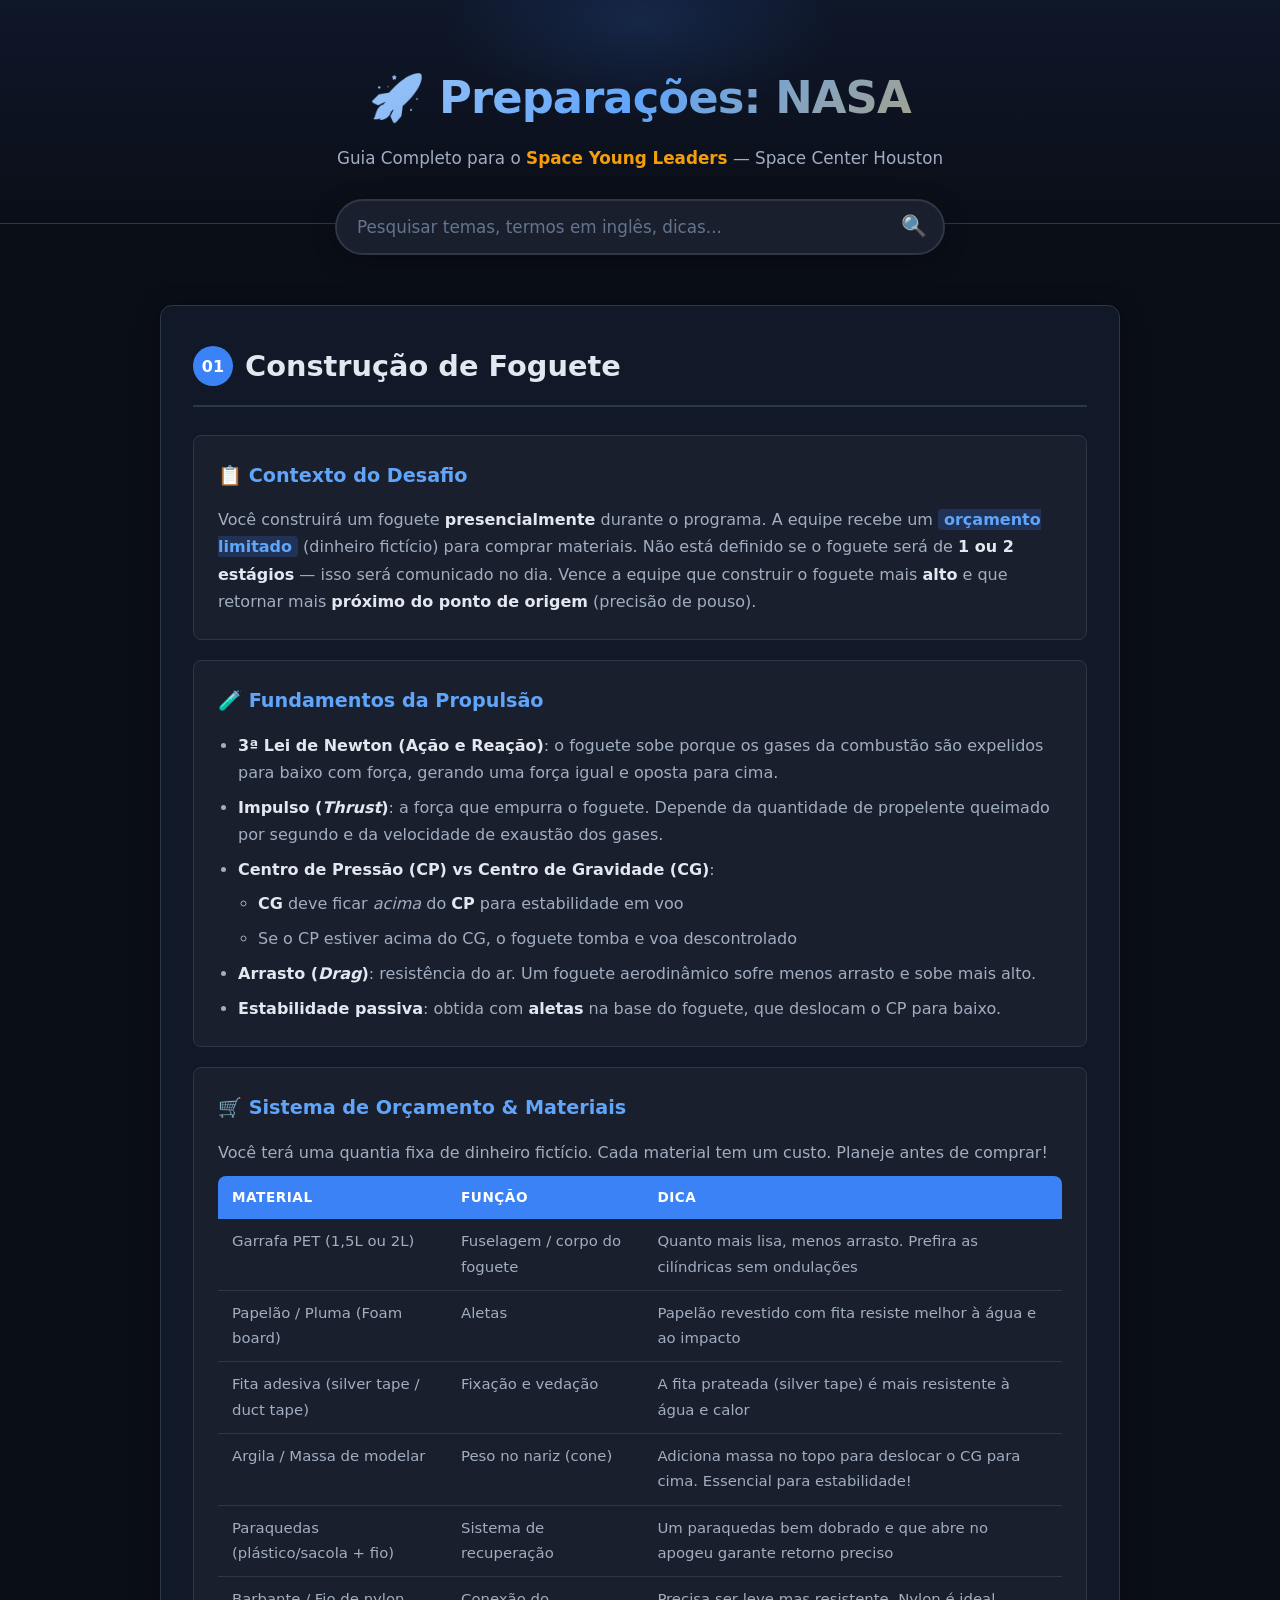
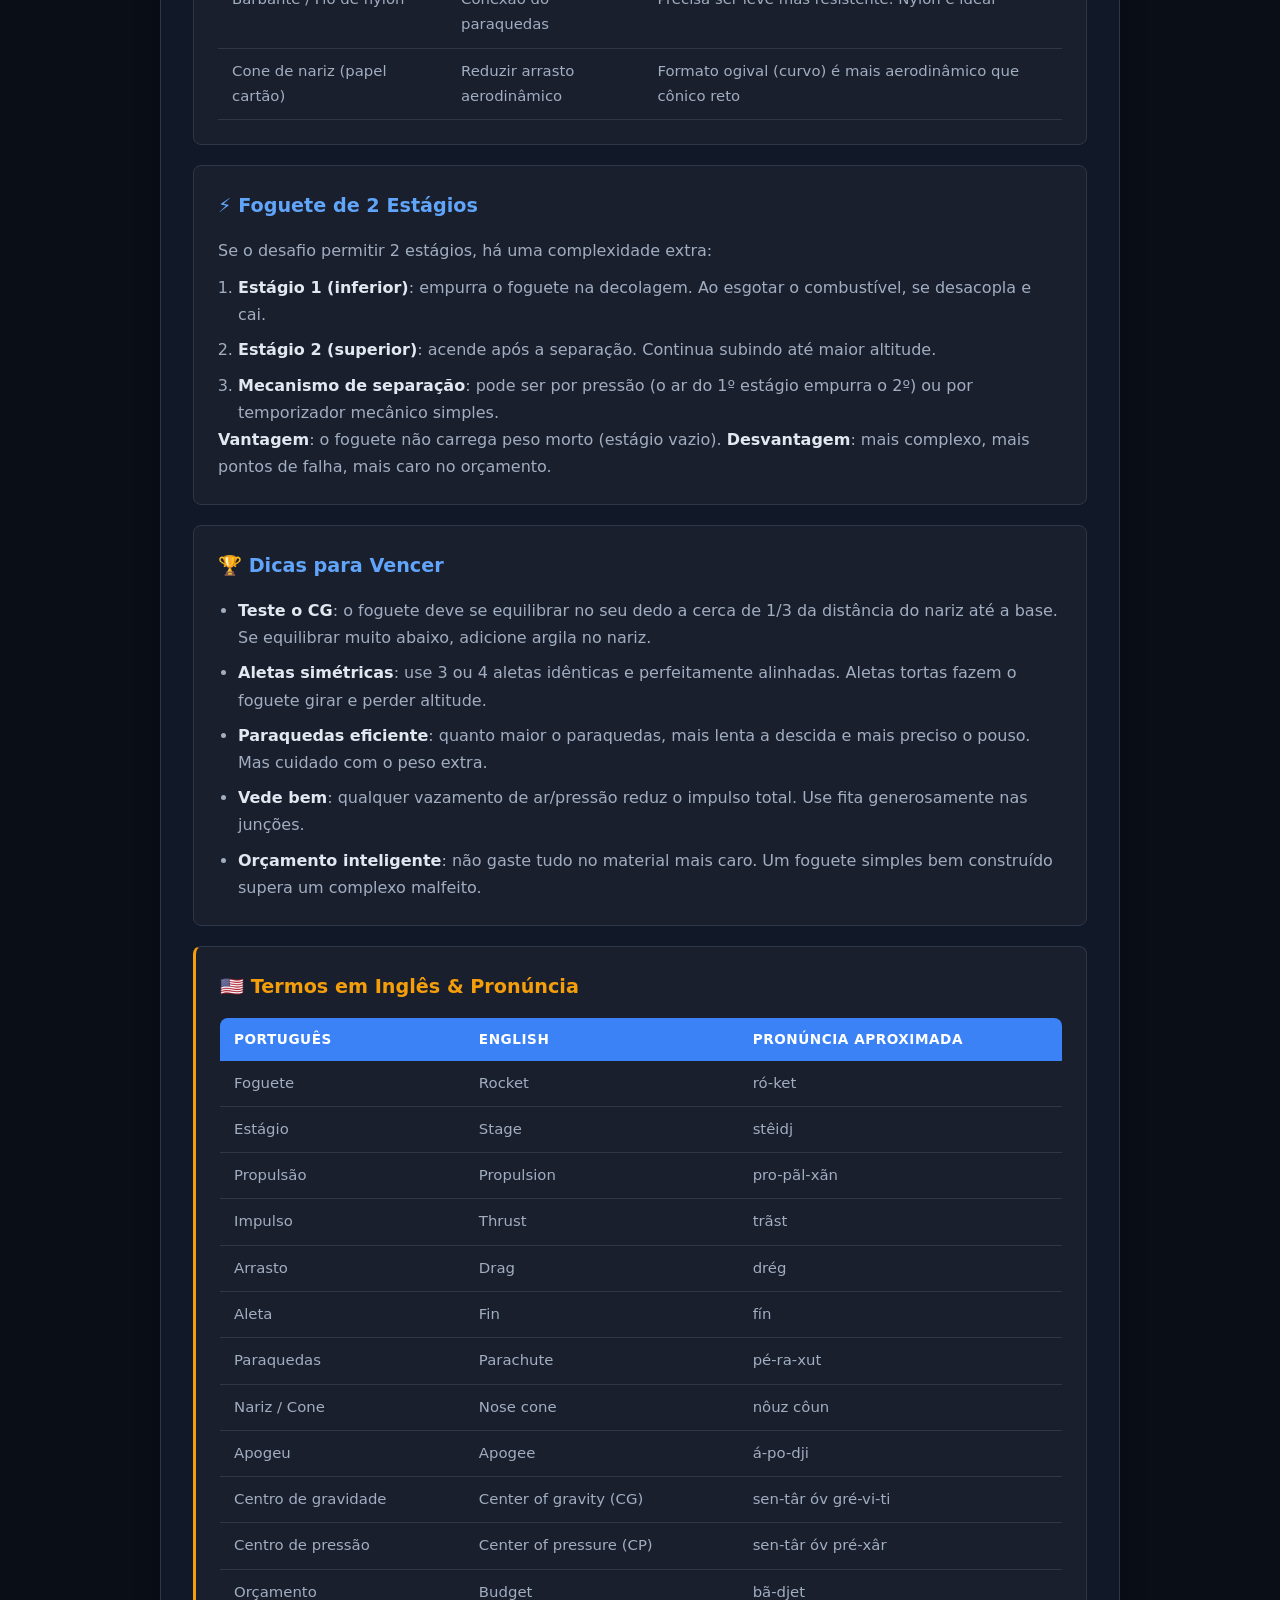
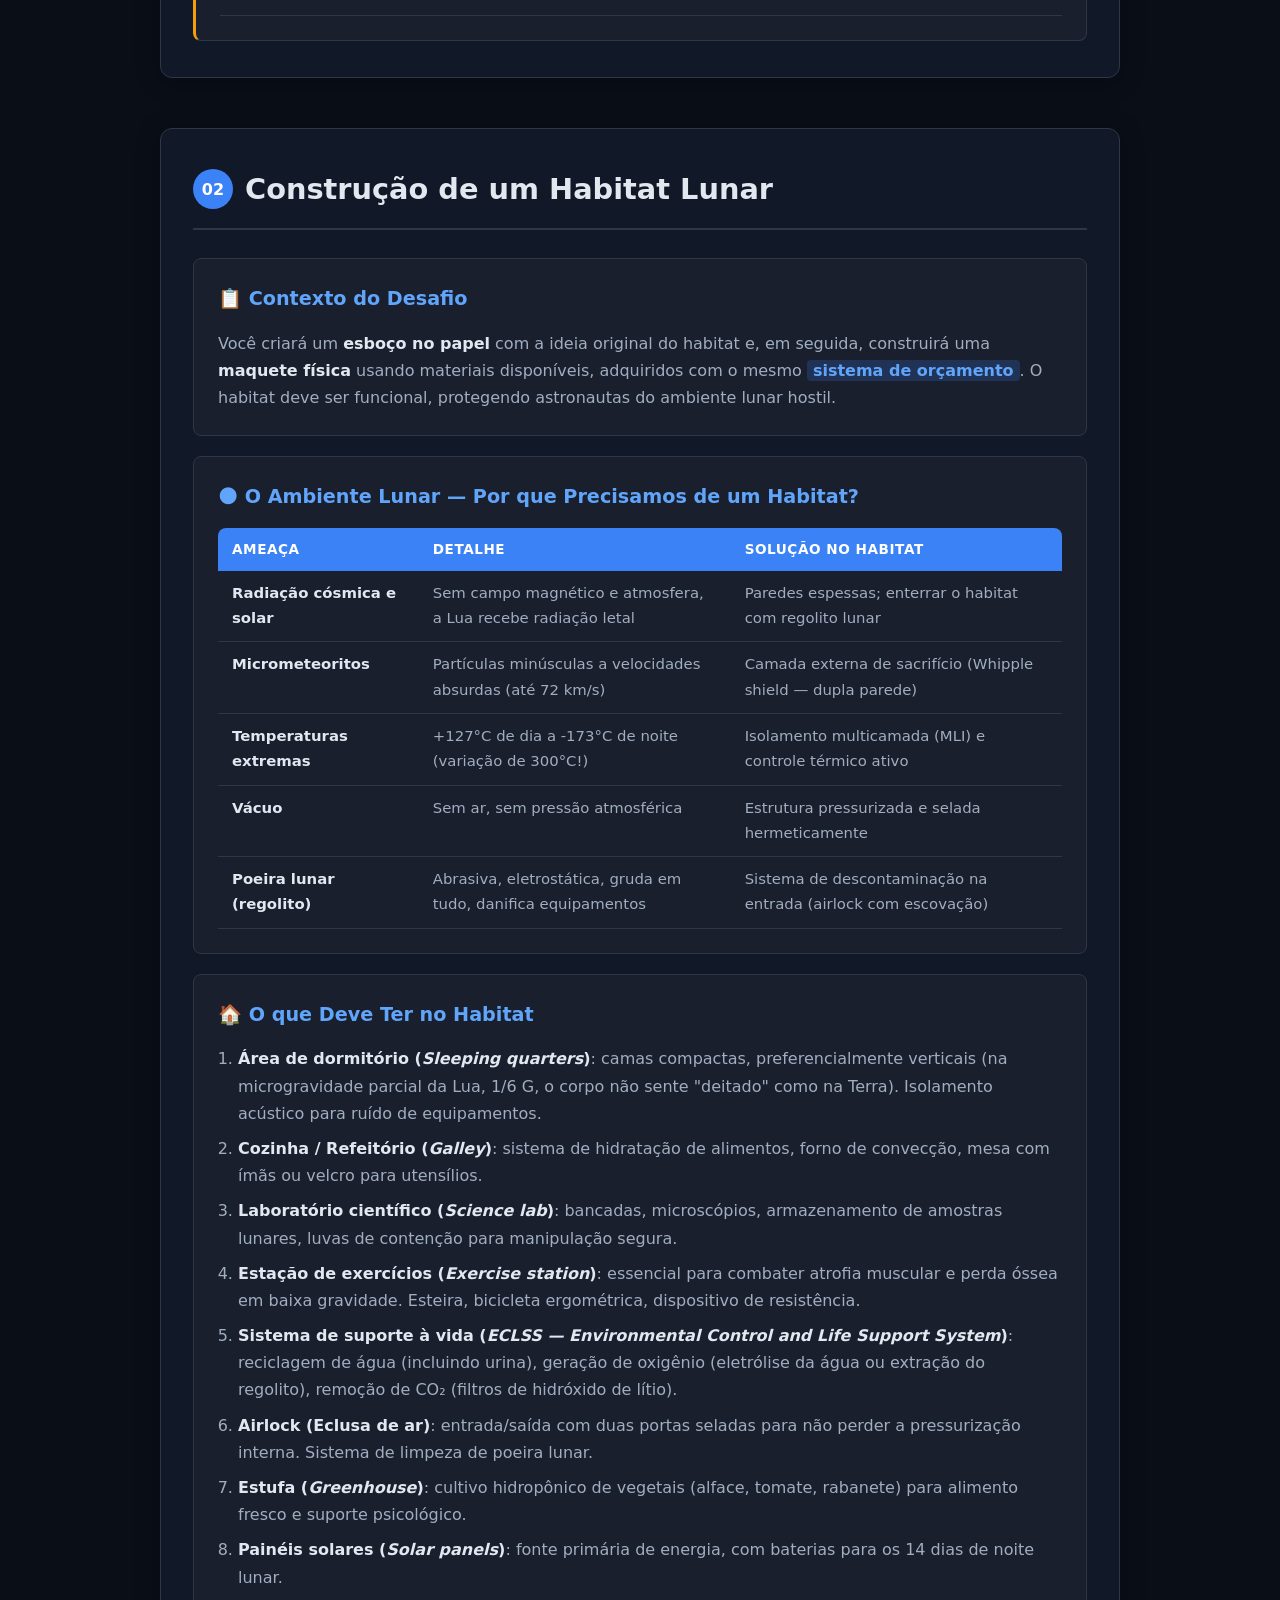
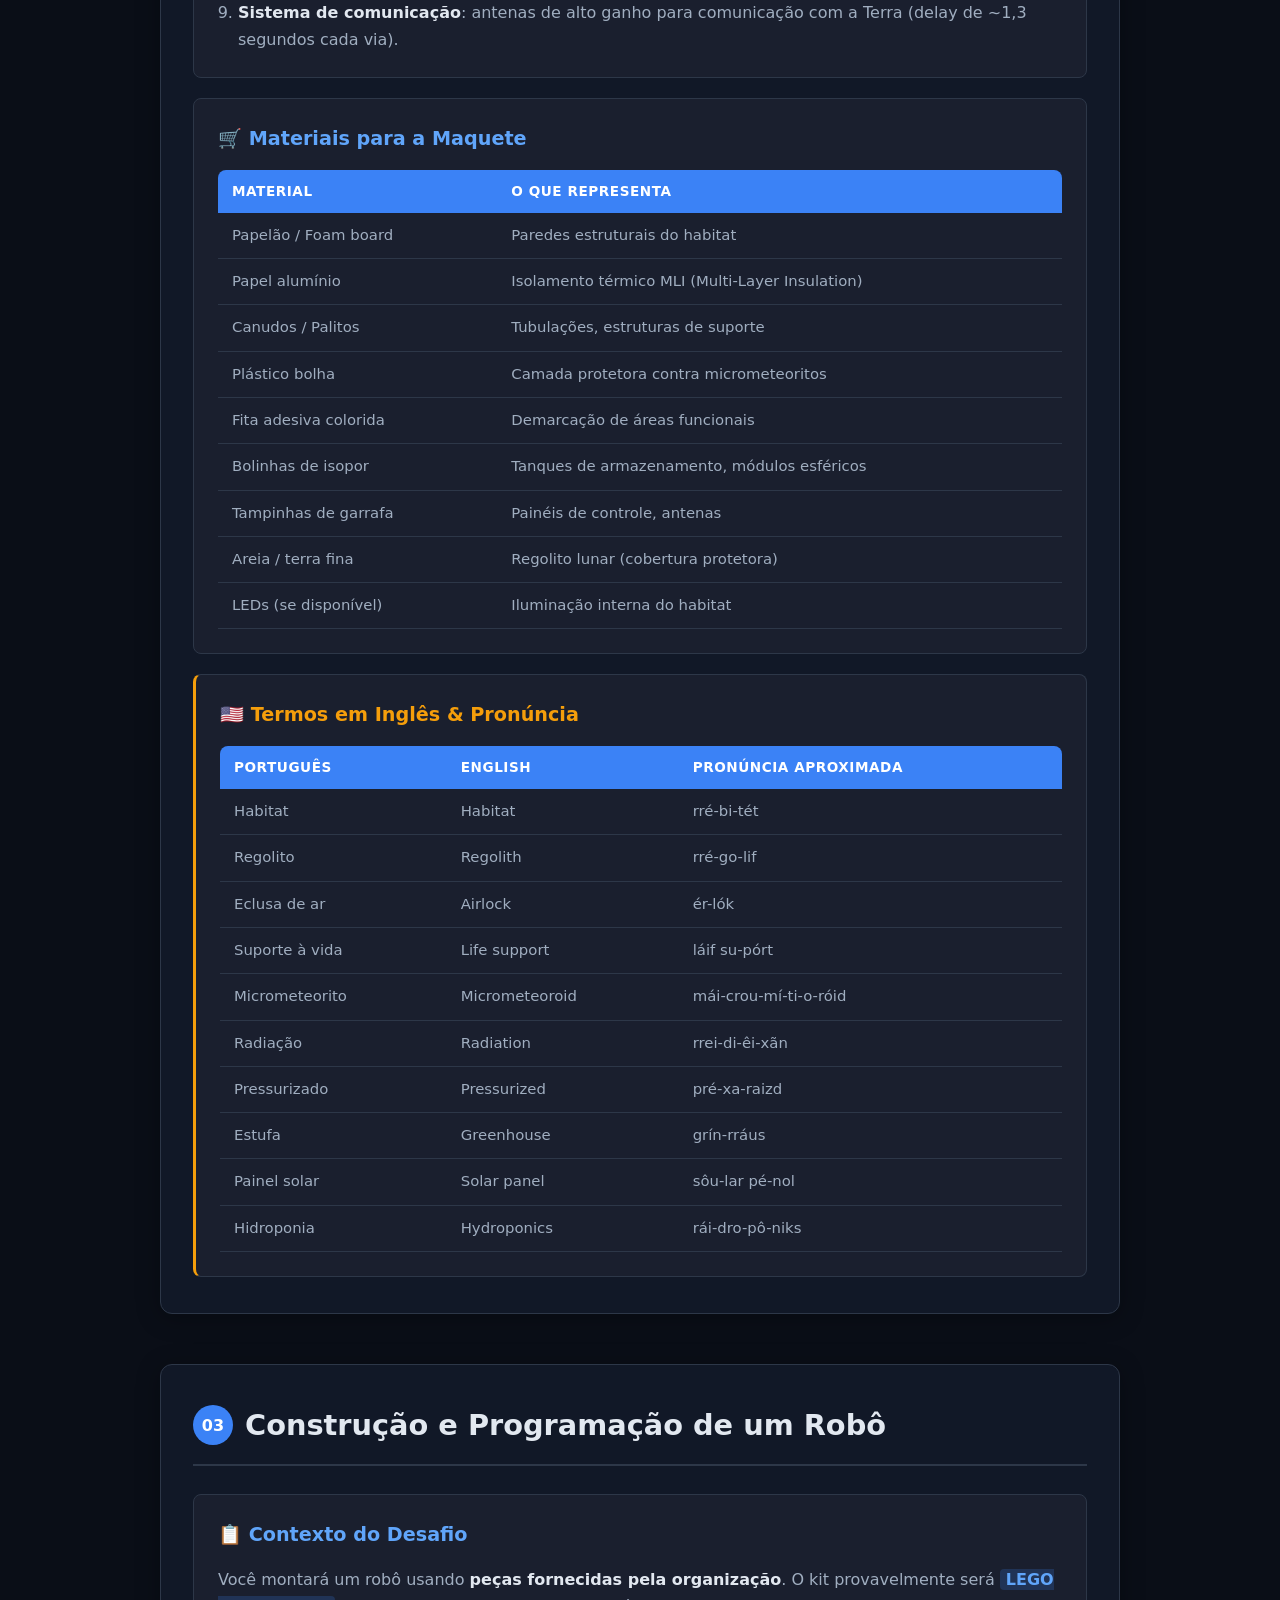
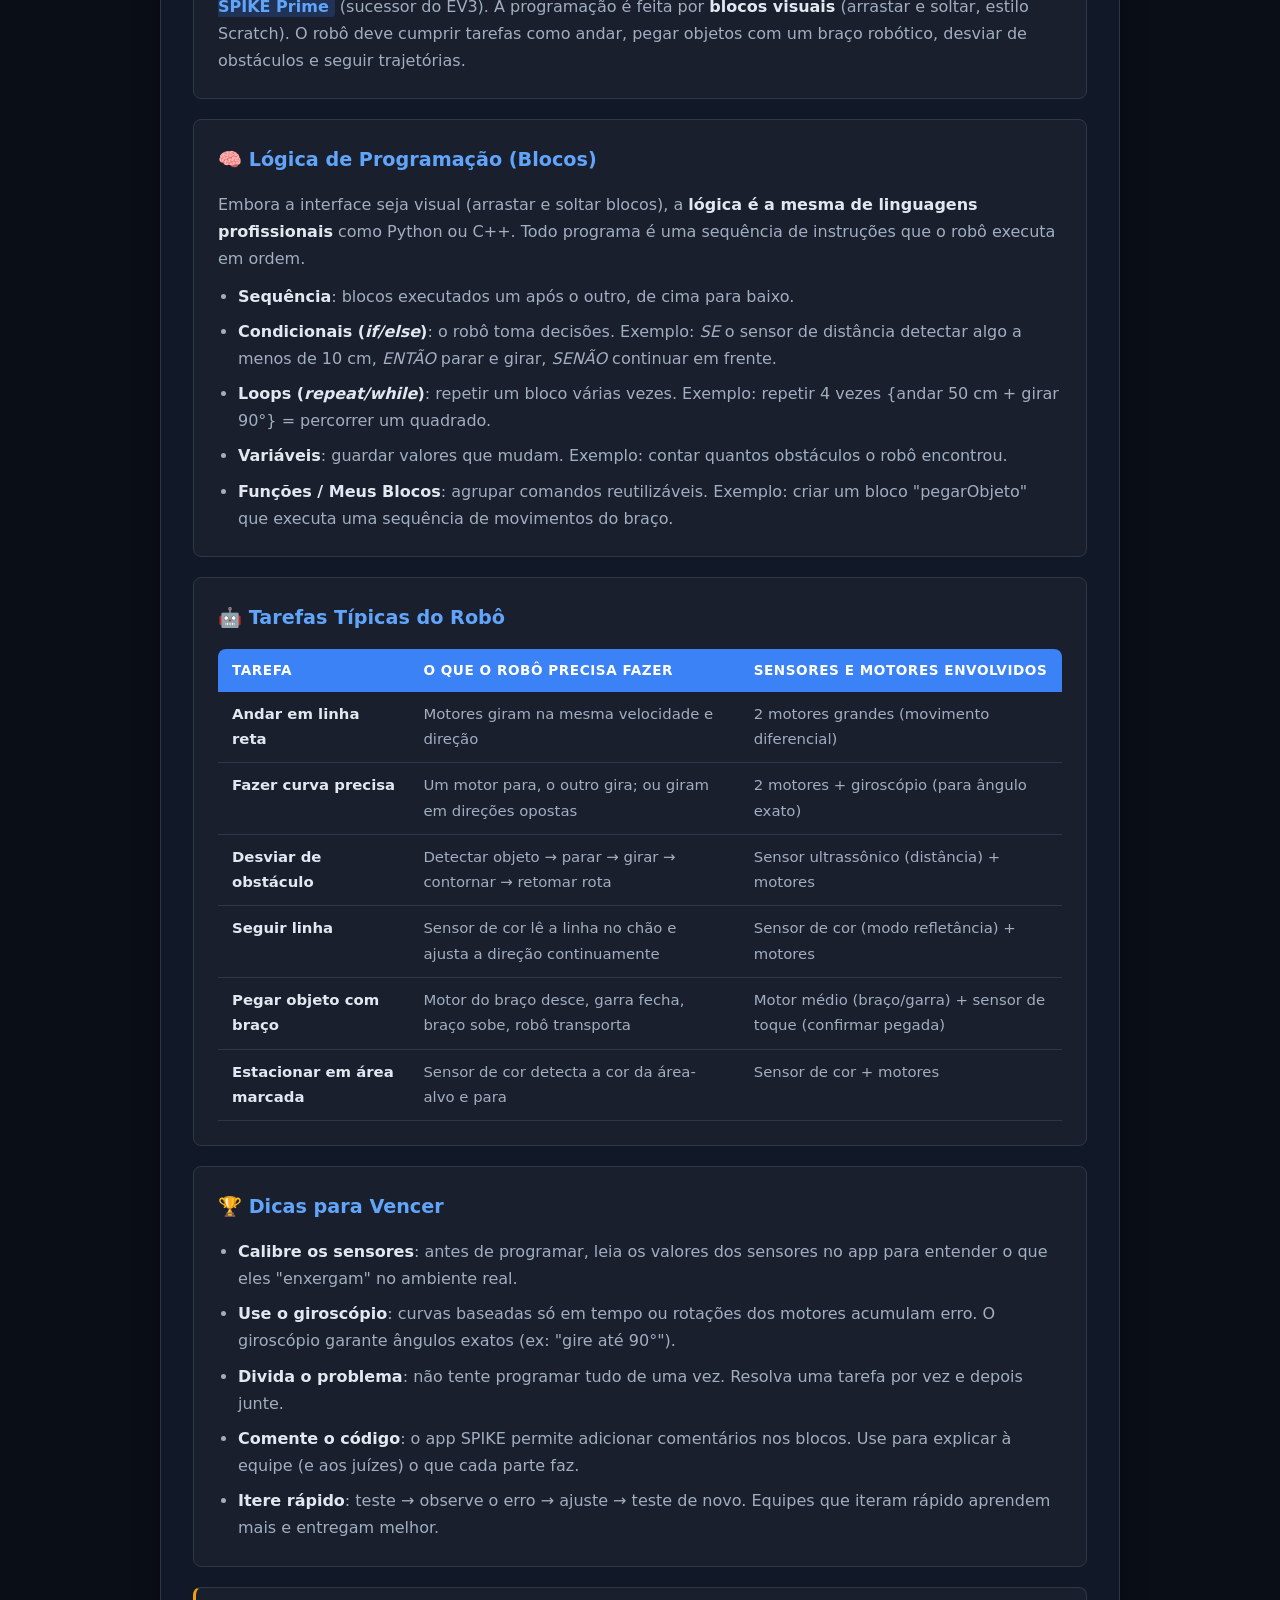
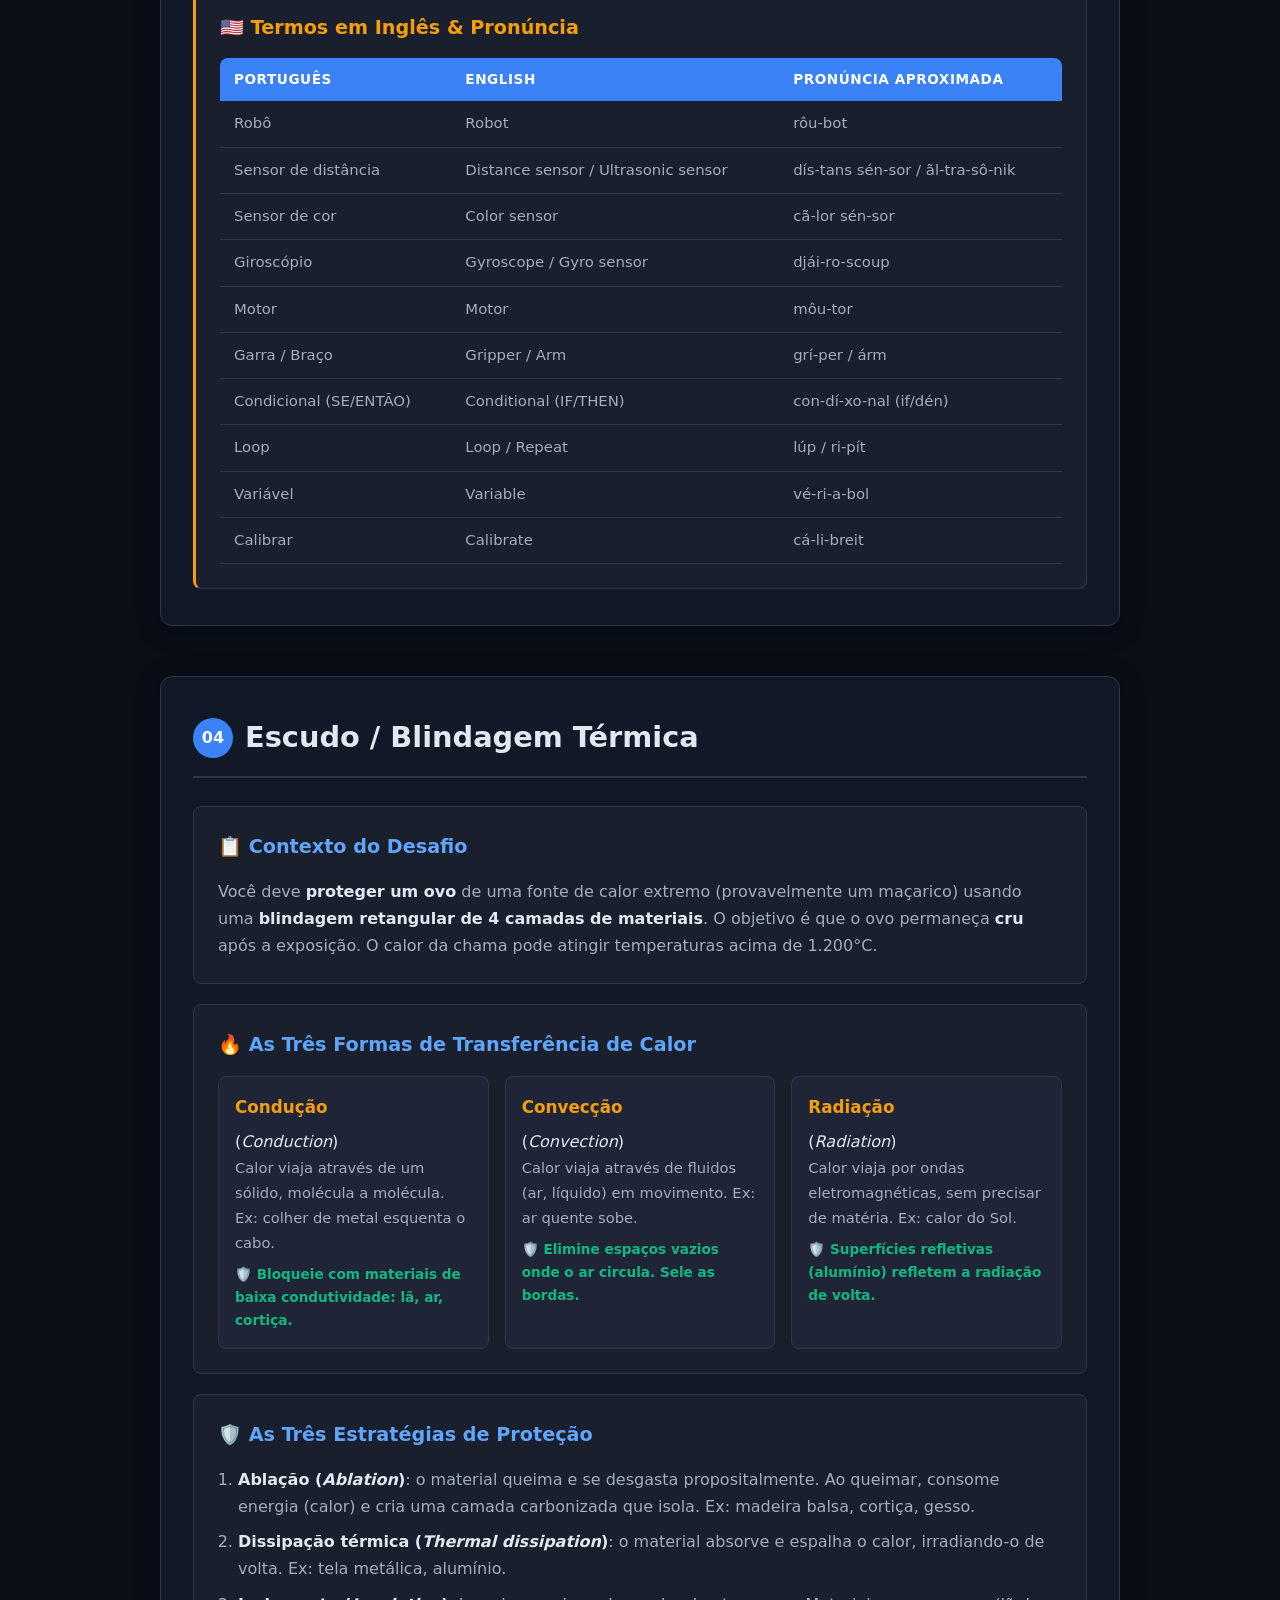
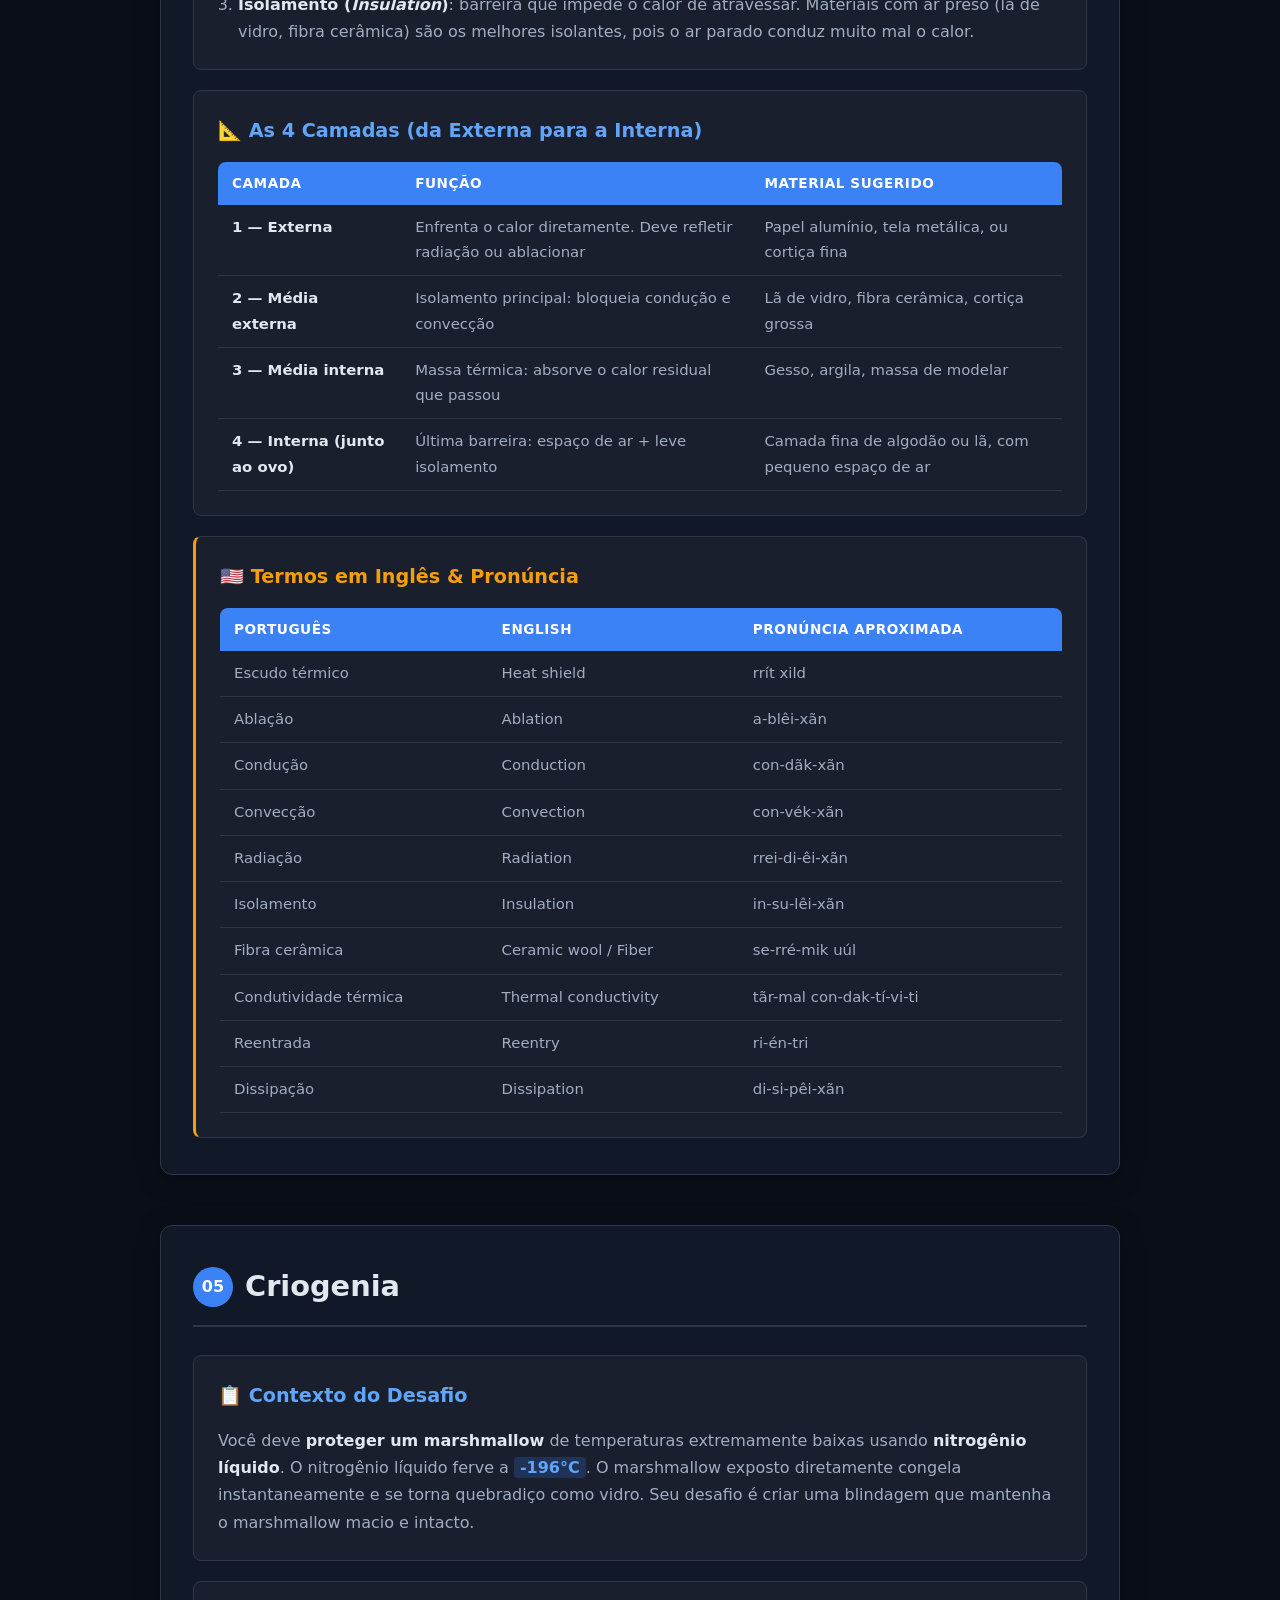
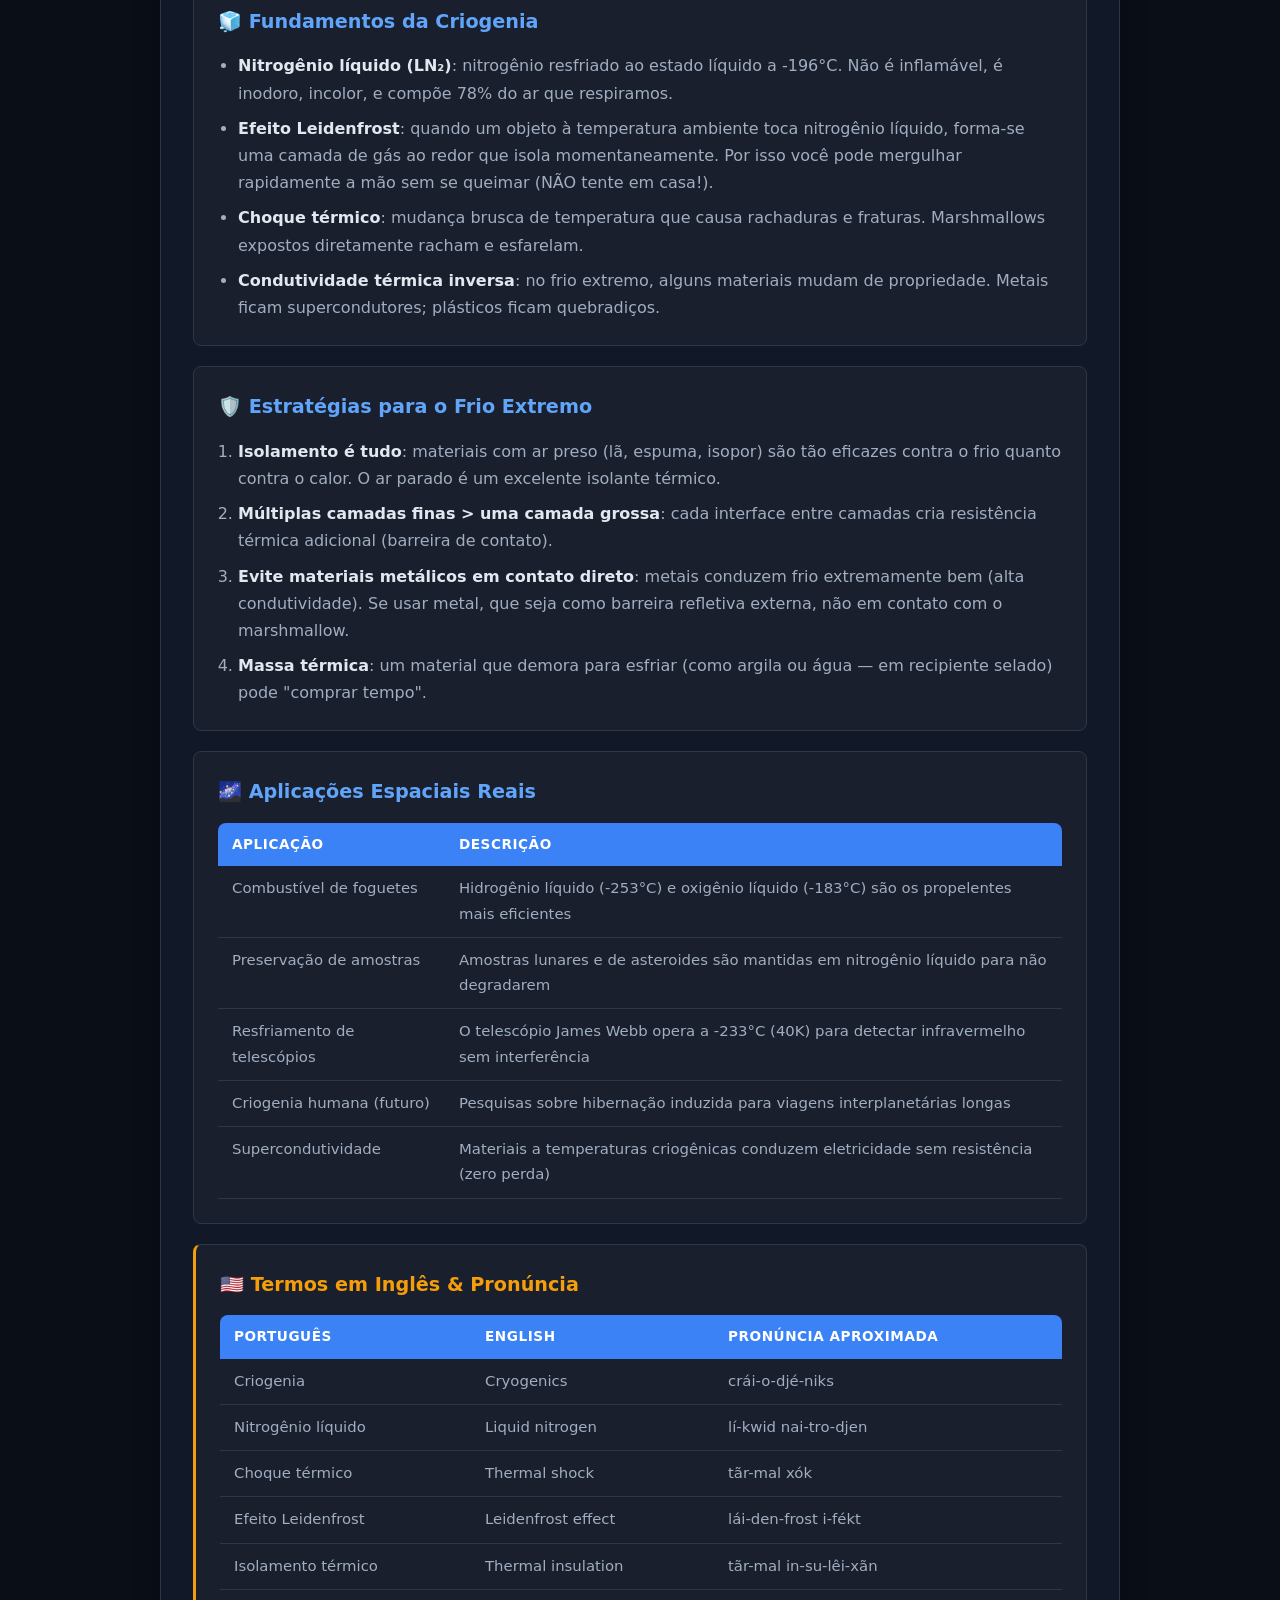
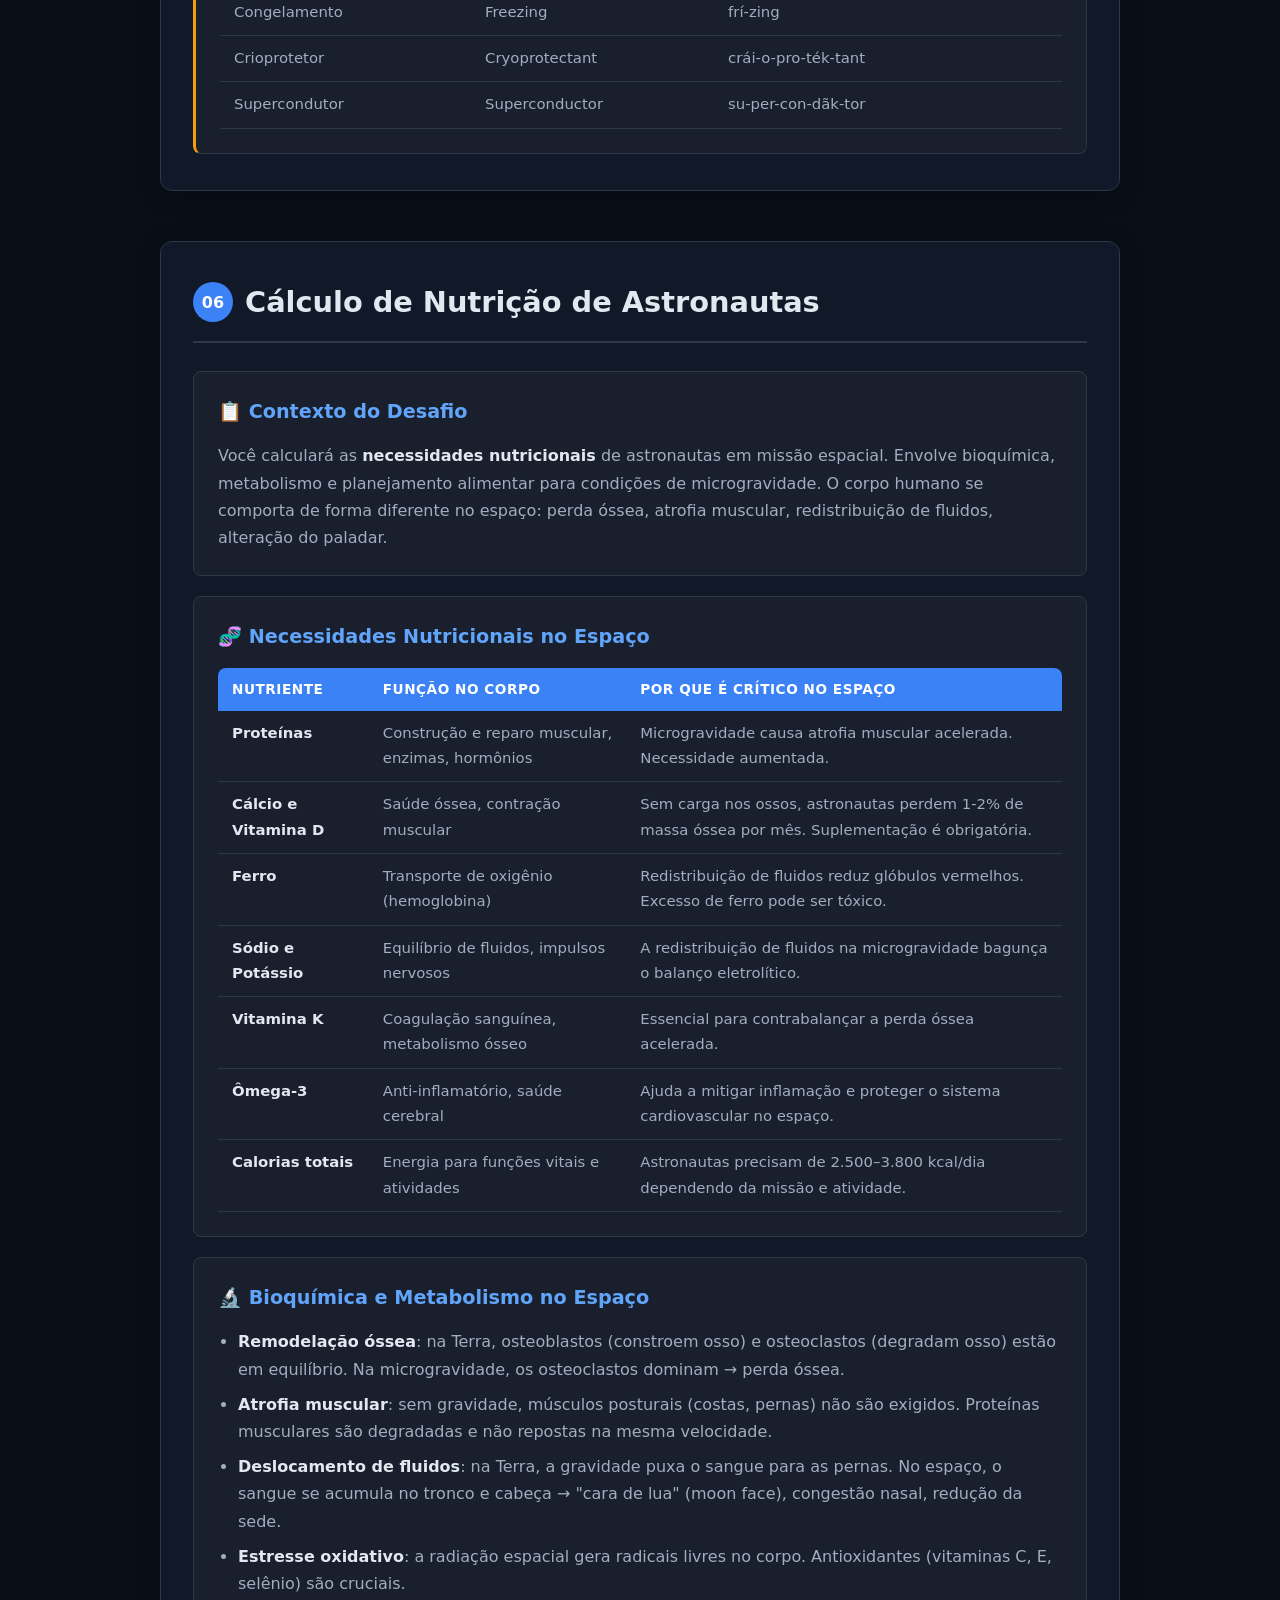
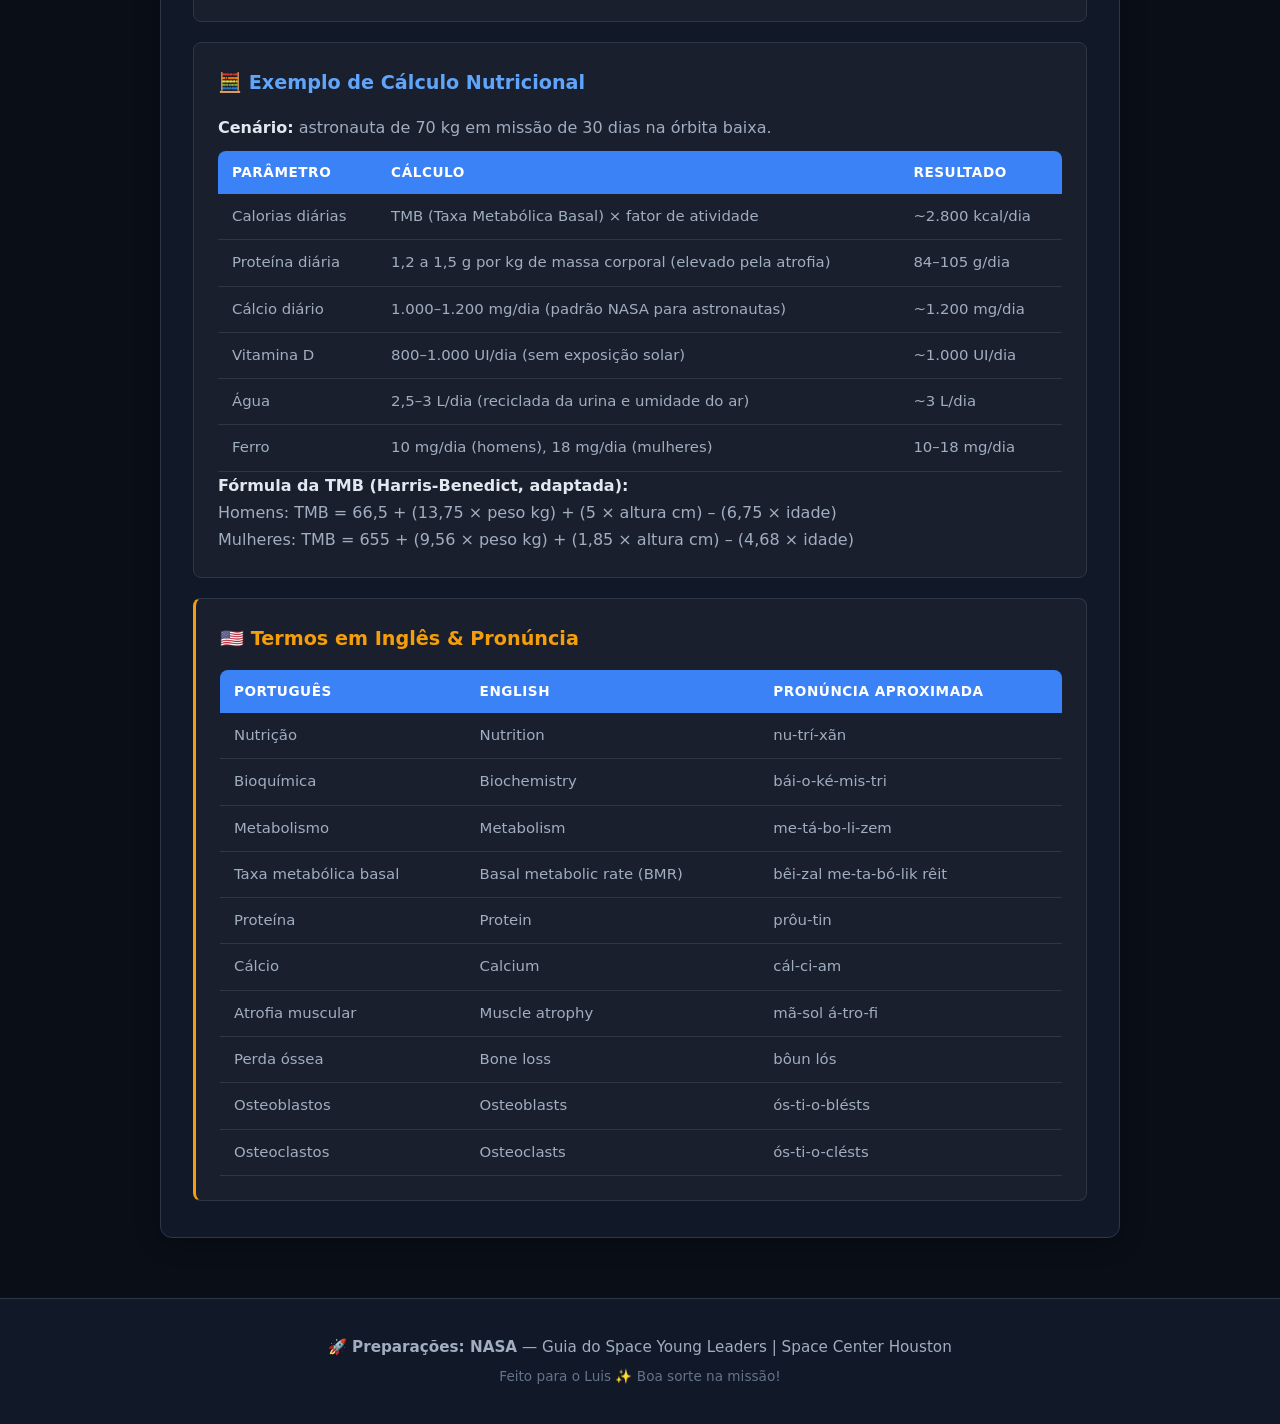
==== index.html @ 04df22bd "Rename nasa.html to index.html" ====
<!DOCTYPE html>
<html lang="pt-BR">
<head>
    <meta charset="UTF-8">
    <meta name="viewport" content="width=device-width, initial-scale=1.0">
    <title>Preparações: NASA — Space Young Leaders</title>
    <link rel="stylesheet" href="style.css">
</head>
<body>

    <!-- ═══════════════ HEADER ═══════════════ -->
    <header class="header">
        <div class="header-glow"></div>
        <h1>🚀 Preparações: NASA</h1>
        <p class="subtitle">Guia Completo para o <strong>Space Young Leaders</strong> — Space Center Houston</p>
    </header>

    <!-- ═══════════════ SEARCH ═══════════════ -->
    <div class="search-wrapper">
        <div class="search-container">
            <input
                type="text"
                id="searchInput"
                class="search-input"
                placeholder="Pesquisar temas, termos em inglês, dicas..."
                autocomplete="off"
            >
            <span class="search-icon">🔍</span>
        </div>
        <div id="searchResults" class="search-results hidden"></div>
    </div>

    <!-- ═══════════════ MAIN CONTENT ═══════════════ -->
    <main class="main-content">

        <!-- ═══ TEMA 1: FOGUETE ═══ -->
        <section id="tema-foguete" class="theme-section">
            <h2>
                <span class="theme-number">01</span>
                Construção de Foguete
            </h2>

            <div class="section-grid">
                <!-- Contexto -->
                <div class="card">
                    <h3>📋 Contexto do Desafio</h3>
                    <p>
                        Você construirá um foguete <strong>presencialmente</strong> durante o programa. A equipe recebe um
                        <span class="highlight">orçamento limitado</span> (dinheiro fictício) para comprar materiais.
                        Não está definido se o foguete será de <strong>1 ou 2 estágios</strong> — isso será comunicado
                        no dia. Vence a equipe que construir o foguete mais <strong>alto</strong> e que retornar
                        mais <strong>próximo do ponto de origem</strong> (precisão de pouso).
                    </p>
                </div>

                <!-- Fundamentos -->
                <div class="card">
                    <h3>🧪 Fundamentos da Propulsão</h3>
                    <ul>
                        <li>
                            <strong>3ª Lei de Newton (Ação e Reação)</strong>: o foguete sobe porque os gases da
                            combustão são expelidos para baixo com força, gerando uma força igual e oposta para cima.
                        </li>
                        <li>
                            <strong>Impulso (<em>Thrust</em>)</strong>: a força que empurra o foguete. Depende da
                            quantidade de propelente queimado por segundo e da velocidade de exaustão dos gases.
                        </li>
                        <li>
                            <strong>Centro de Pressão (CP) vs Centro de Gravidade (CG)</strong>:
                            <ul>
                                <li><strong>CG</strong> deve ficar <em>acima</em> do <strong>CP</strong> para
                                estabilidade em voo</li>
                                <li>Se o CP estiver acima do CG, o foguete tomba e voa descontrolado</li>
                            </ul>
                        </li>
                        <li>
                            <strong>Arrasto (<em>Drag</em>)</strong>: resistência do ar. Um foguete aerodinâmico
                            sofre menos arrasto e sobe mais alto.
                        </li>
                        <li>
                            <strong>Estabilidade passiva</strong>: obtida com <strong>aletas</strong> na base
                            do foguete, que deslocam o CP para baixo.
                        </li>
                    </ul>
                </div>

                <!-- Materiais -->
                <div class="card">
                    <h3>🛒 Sistema de Orçamento &amp; Materiais</h3>
                    <p>Você terá uma quantia fixa de dinheiro fictício. Cada material tem um custo. Planeje antes de comprar!</p>
                    <table class="materials-table">
                        <thead>
                            <tr>
                                <th>Material</th>
                                <th>Função</th>
                                <th>Dica</th>
                            </tr>
                        </thead>
                        <tbody>
                            <tr>
                                <td>Garrafa PET (1,5L ou 2L)</td>
                                <td>Fuselagem / corpo do foguete</td>
                                <td>Quanto mais lisa, menos arrasto. Prefira as cilíndricas sem ondulações</td>
                            </tr>
                            <tr>
                                <td>Papelão / Pluma (Foam board)</td>
                                <td>Aletas</td>
                                <td>Papelão revestido com fita resiste melhor à água e ao impacto</td>
                            </tr>
                            <tr>
                                <td>Fita adesiva (silver tape / duct tape)</td>
                                <td>Fixação e vedação</td>
                                <td>A fita prateada (silver tape) é mais resistente à água e calor</td>
                            </tr>
                            <tr>
                                <td>Argila / Massa de modelar</td>
                                <td>Peso no nariz (cone)</td>
                                <td>Adiciona massa no topo para deslocar o CG para cima. Essencial para estabilidade!</td>
                            </tr>
                            <tr>
                                <td>Paraquedas (plástico/sacola + fio)</td>
                                <td>Sistema de recuperação</td>
                                <td>Um paraquedas bem dobrado e que abre no apogeu garante retorno preciso</td>
                            </tr>
                            <tr>
                                <td>Barbante / Fio de nylon</td>
                                <td>Conexão do paraquedas</td>
                                <td>Precisa ser leve mas resistente. Nylon é ideal</td>
                            </tr>
                            <tr>
                                <td>Cone de nariz (papel cartão)</td>
                                <td>Reduzir arrasto aerodinâmico</td>
                                <td>Formato ogival (curvo) é mais aerodinâmico que cônico reto</td>
                            </tr>
                        </tbody>
                    </table>
                </div>

                <!-- 2 Estágios -->
                <div class="card">
                    <h3>⚡ Foguete de 2 Estágios</h3>
                    <p>Se o desafio permitir 2 estágios, há uma complexidade extra:</p>
                    <ol>
                        <li>
                            <strong>Estágio 1 (inferior)</strong>: empurra o foguete na decolagem.
                            Ao esgotar o combustível, se desacopla e cai.
                        </li>
                        <li>
                            <strong>Estágio 2 (superior)</strong>: acende após a separação.
                            Continua subindo até maior altitude.
                        </li>
                        <li>
                            <strong>Mecanismo de separação</strong>: pode ser por pressão (o ar do 1º estágio
                            empurra o 2º) ou por temporizador mecânico simples.
                        </li>
                    </ol>
                    <p>
                        <strong>Vantagem</strong>: o foguete não carrega peso morto (estágio vazio).
                        <strong>Desvantagem</strong>: mais complexo, mais pontos de falha, mais caro no orçamento.
                    </p>
                </div>

                <!-- Dicas -->
                <div class="card">
                    <h3>🏆 Dicas para Vencer</h3>
                    <ul>
                        <li><strong>Teste o CG</strong>: o foguete deve se equilibrar no seu dedo a cerca de
                        1/3 da distância do nariz até a base. Se equilibrar muito abaixo, adicione argila no nariz.</li>
                        <li><strong>Aletas simétricas</strong>: use 3 ou 4 aletas idênticas e perfeitamente alinhadas.
                        Aletas tortas fazem o foguete girar e perder altitude.</li>
                        <li><strong>Paraquedas eficiente</strong>: quanto maior o paraquedas, mais lenta a descida
                        e mais preciso o pouso. Mas cuidado com o peso extra.</li>
                        <li><strong>Vede bem</strong>: qualquer vazamento de ar/pressão reduz o impulso total.
                        Use fita generosamente nas junções.</li>
                        <li><strong>Orçamento inteligente</strong>: não gaste tudo no material mais caro.
                        Um foguete simples bem construído supera um complexo malfeito.</li>
                    </ul>
                </div>

                <!-- Inglês -->
                <div class="card english-card">
                    <h3>🇺🇸 Termos em Inglês &amp; Pronúncia</h3>
                    <table class="english-table">
                        <thead>
                            <tr><th>Português</th><th>English</th><th>Pronúncia Aproximada</th></tr>
                        </thead>
                        <tbody>
                            <tr><td>Foguete</td><td>Rocket</td><td>ró-ket</td></tr>
                            <tr><td>Estágio</td><td>Stage</td><td>stêidj</td></tr>
                            <tr><td>Propulsão</td><td>Propulsion</td><td>pro-pãl-xãn</td></tr>
                            <tr><td>Impulso</td><td>Thrust</td><td>trãst</td></tr>
                            <tr><td>Arrasto</td><td>Drag</td><td>drég</td></tr>
                            <tr><td>Aleta</td><td>Fin</td><td>fín</td></tr>
                            <tr><td>Paraquedas</td><td>Parachute</td><td>pé-ra-xut</td></tr>
                            <tr><td>Nariz / Cone</td><td>Nose cone</td><td>nôuz côun</td></tr>
                            <tr><td>Apogeu</td><td>Apogee</td><td>á-po-dji</td></tr>
                            <tr><td>Centro de gravidade</td><td>Center of gravity (CG)</td><td>sen-târ óv gré-vi-ti</td></tr>
                            <tr><td>Centro de pressão</td><td>Center of pressure (CP)</td><td>sen-târ óv pré-xâr</td></tr>
                            <tr><td>Orçamento</td><td>Budget</td><td>bã-djet</td></tr>
                        </tbody>
                    </table>
                </div>
            </div>
        </section>

        <!-- ═══ TEMA 2: HABITAT LUNAR ═══ -->
        <section id="tema-habitat" class="theme-section">
            <h2>
                <span class="theme-number">02</span>
                Construção de um Habitat Lunar
            </h2>

            <div class="section-grid">
                <!-- Contexto -->
                <div class="card">
                    <h3>📋 Contexto do Desafio</h3>
                    <p>
                        Você criará um <strong>esboço no papel</strong> com a ideia original do habitat e,
                        em seguida, construirá uma <strong>maquete física</strong> usando materiais
                        disponíveis, adquiridos com o mesmo <span class="highlight">sistema de orçamento</span>.
                        O habitat deve ser funcional, protegendo astronautas do ambiente lunar hostil.
                    </p>
                </div>

                <!-- Ambiente lunar -->
                <div class="card">
                    <h3>🌑 O Ambiente Lunar — Por que Precisamos de um Habitat?</h3>
                    <table class="info-table">
                        <thead>
                            <tr><th>Ameaça</th><th>Detalhe</th><th>Solução no Habitat</th></tr>
                        </thead>
                        <tbody>
                            <tr>
                                <td><strong>Radiação cósmica e solar</strong></td>
                                <td>Sem campo magnético e atmosfera, a Lua recebe radiação letal</td>
                                <td>Paredes espessas; enterrar o habitat com regolito lunar</td>
                            </tr>
                            <tr>
                                <td><strong>Micrometeoritos</strong></td>
                                <td>Partículas minúsculas a velocidades absurdas (até 72 km/s)</td>
                                <td>Camada externa de sacrifício (Whipple shield — dupla parede)</td>
                            </tr>
                            <tr>
                                <td><strong>Temperaturas extremas</strong></td>
                                <td>+127°C de dia a -173°C de noite (variação de 300°C!)</td>
                                <td>Isolamento multicamada (MLI) e controle térmico ativo</td>
                            </tr>
                            <tr>
                                <td><strong>Vácuo</strong></td>
                                <td>Sem ar, sem pressão atmosférica</td>
                                <td>Estrutura pressurizada e selada hermeticamente</td>
                            </tr>
                            <tr>
                                <td><strong>Poeira lunar (regolito)</strong></td>
                                <td>Abrasiva, eletrostática, gruda em tudo, danifica equipamentos</td>
                                <td>Sistema de descontaminação na entrada (airlock com escovação)</td>
                            </tr>
                        </tbody>
                    </table>
                </div>

                <!-- O que deve ter -->
                <div class="card">
                    <h3>🏠 O que Deve Ter no Habitat</h3>
                    <ol>
                        <li>
                            <strong>Área de dormitório (<em>Sleeping quarters</em>)</strong>: camas compactas,
                            preferencialmente verticais (na microgravidade parcial da Lua, 1/6 G, o corpo
                            não sente "deitado" como na Terra). Isolamento acústico para ruído de equipamentos.
                        </li>
                        <li>
                            <strong>Cozinha / Refeitório (<em>Galley</em>)</strong>: sistema de hidratação
                            de alimentos, forno de convecção, mesa com ímãs ou velcro para utensílios.
                        </li>
                        <li>
                            <strong>Laboratório científico (<em>Science lab</em>)</strong>: bancadas, microscópios,
                            armazenamento de amostras lunares, luvas de contenção para manipulação segura.
                        </li>
                        <li>
                            <strong>Estação de exercícios (<em>Exercise station</em>)</strong>: essencial para
                            combater atrofia muscular e perda óssea em baixa gravidade. Esteira, bicicleta
                            ergométrica, dispositivo de resistência.
                        </li>
                        <li>
                            <strong>Sistema de suporte à vida (<em>ECLSS — Environmental Control and Life Support System</em>)</strong>:
                            reciclagem de água (incluindo urina), geração de oxigênio (eletrólise da água ou
                            extração do regolito), remoção de CO₂ (filtros de hidróxido de lítio).
                        </li>
                        <li>
                            <strong>Airlock (Eclusa de ar)</strong>: entrada/saída com duas portas seladas
                            para não perder a pressurização interna. Sistema de limpeza de poeira lunar.
                        </li>
                        <li>
                            <strong>Estufa (<em>Greenhouse</em>)</strong>: cultivo hidropônico de vegetais
                            (alface, tomate, rabanete) para alimento fresco e suporte psicológico.
                        </li>
                        <li>
                            <strong>Painéis solares (<em>Solar panels</em>)</strong>: fonte primária de energia,
                            com baterias para os 14 dias de noite lunar.
                        </li>
                        <li>
                            <strong>Sistema de comunicação</strong>: antenas de alto ganho para comunicação
                            com a Terra (delay de ~1,3 segundos cada via).
                        </li>
                    </ol>
                </div>

                <!-- Materiais -->
                <div class="card">
                    <h3>🛒 Materiais para a Maquete</h3>
                    <table class="materials-table">
                        <thead>
                            <tr><th>Material</th><th>O que representa</th></tr>
                        </thead>
                        <tbody>
                            <tr><td>Papelão / Foam board</td><td>Paredes estruturais do habitat</td></tr>
                            <tr><td>Papel alumínio</td><td>Isolamento térmico MLI (Multi-Layer Insulation)</td></tr>
                            <tr><td>Canudos / Palitos</td><td>Tubulações, estruturas de suporte</td></tr>
                            <tr><td>Plástico bolha</td><td>Camada protetora contra micrometeoritos</td></tr>
                            <tr><td>Fita adesiva colorida</td><td>Demarcação de áreas funcionais</td></tr>
                            <tr><td>Bolinhas de isopor</td><td>Tanques de armazenamento, módulos esféricos</td></tr>
                            <tr><td>Tampinhas de garrafa</td><td>Painéis de controle, antenas</td></tr>
                            <tr><td>Areia / terra fina</td><td>Regolito lunar (cobertura protetora)</td></tr>
                            <tr><td>LEDs (se disponível)</td><td>Iluminação interna do habitat</td></tr>
                        </tbody>
                    </table>
                </div>

                <!-- Inglês -->
                <div class="card english-card">
                    <h3>🇺🇸 Termos em Inglês &amp; Pronúncia</h3>
                    <table class="english-table">
                        <thead>
                            <tr><th>Português</th><th>English</th><th>Pronúncia Aproximada</th></tr>
                        </thead>
                        <tbody>
                            <tr><td>Habitat</td><td>Habitat</td><td>rré-bi-tét</td></tr>
                            <tr><td>Regolito</td><td>Regolith</td><td>rré-go-lif</td></tr>
                            <tr><td>Eclusa de ar</td><td>Airlock</td><td>ér-lók</td></tr>
                            <tr><td>Suporte à vida</td><td>Life support</td><td>láif su-pórt</td></tr>
                            <tr><td>Micrometeorito</td><td>Micrometeoroid</td><td>mái-crou-mí-ti-o-róid</td></tr>
                            <tr><td>Radiação</td><td>Radiation</td><td>rrei-di-êi-xãn</td></tr>
                            <tr><td>Pressurizado</td><td>Pressurized</td><td>pré-xa-raizd</td></tr>
                            <tr><td>Estufa</td><td>Greenhouse</td><td>grín-rráus</td></tr>
                            <tr><td>Painel solar</td><td>Solar panel</td><td>sôu-lar pé-nol</td></tr>
                            <tr><td>Hidroponia</td><td>Hydroponics</td><td>rái-dro-pô-niks</td></tr>
                        </tbody>
                    </table>
                </div>
            </div>
        </section>

        <!-- ═══ TEMA 3: ROBÔ ═══ -->
        <section id="tema-robo" class="theme-section">
            <h2>
                <span class="theme-number">03</span>
                Construção e Programação de um Robô
            </h2>

            <div class="section-grid">
                <!-- Contexto -->
                <div class="card">
                    <h3>📋 Contexto do Desafio</h3>
                    <p>
                        Você montará um robô usando <strong>peças fornecidas pela organização</strong>.
                        O kit provavelmente será <span class="highlight">LEGO SPIKE Prime</span>
                        (sucessor do EV3). A programação é feita por <strong>blocos visuais</strong>
                        (arrastar e soltar, estilo Scratch). O robô deve cumprir tarefas como
                        andar, pegar objetos com um braço robótico, desviar de obstáculos e
                        seguir trajetórias.
                    </p>
                </div>

                <!-- Fundamentos -->
                <div class="card">
                    <h3>🧠 Lógica de Programação (Blocos)</h3>
                    <p>
                        Embora a interface seja visual (arrastar e soltar blocos), a
                        <strong>lógica é a mesma de linguagens profissionais</strong> como Python ou C++.
                        Todo programa é uma sequência de instruções que o robô executa em ordem.
                    </p>
                    <ul>
                        <li>
                            <strong>Sequência</strong>: blocos executados um após o outro, de cima para baixo.
                        </li>
                        <li>
                            <strong>Condicionais (<em>if/else</em>)</strong>: o robô toma decisões.
                            Exemplo: <em>SE</em> o sensor de distância detectar algo a menos de 10 cm,
                            <em>ENTÃO</em> parar e girar, <em>SENÃO</em> continuar em frente.
                        </li>
                        <li>
                            <strong>Loops (<em>repeat/while</em>)</strong>: repetir um bloco várias vezes.
                            Exemplo: repetir 4 vezes {andar 50 cm + girar 90°} = percorrer um quadrado.
                        </li>
                        <li>
                            <strong>Variáveis</strong>: guardar valores que mudam.
                            Exemplo: contar quantos obstáculos o robô encontrou.
                        </li>
                        <li>
                            <strong>Funções / Meus Blocos</strong>: agrupar comandos reutilizáveis.
                            Exemplo: criar um bloco "pegarObjeto" que executa uma sequência de movimentos do braço.
                        </li>
                    </ul>
                </div>

                <!-- Tarefas típicas -->
                <div class="card">
                    <h3>🤖 Tarefas Típicas do Robô</h3>
                    <table class="materials-table">
                        <thead>
                            <tr><th>Tarefa</th><th>O que o robô precisa fazer</th><th>Sensores e motores envolvidos</th></tr>
                        </thead>
                        <tbody>
                            <tr>
                                <td><strong>Andar em linha reta</strong></td>
                                <td>Motores giram na mesma velocidade e direção</td>
                                <td>2 motores grandes (movimento diferencial)</td>
                            </tr>
                            <tr>
                                <td><strong>Fazer curva precisa</strong></td>
                                <td>Um motor para, o outro gira; ou giram em direções opostas</td>
                                <td>2 motores + giroscópio (para ângulo exato)</td>
                            </tr>
                            <tr>
                                <td><strong>Desviar de obstáculo</strong></td>
                                <td>Detectar objeto → parar → girar → contornar → retomar rota</td>
                                <td>Sensor ultrassônico (distância) + motores</td>
                            </tr>
                            <tr>
                                <td><strong>Seguir linha</strong></td>
                                <td>Sensor de cor lê a linha no chão e ajusta a direção continuamente</td>
                                <td>Sensor de cor (modo refletância) + motores</td>
                            </tr>
                            <tr>
                                <td><strong>Pegar objeto com braço</strong></td>
                                <td>Motor do braço desce, garra fecha, braço sobe, robô transporta</td>
                                <td>Motor médio (braço/garra) + sensor de toque (confirmar pegada)</td>
                            </tr>
                            <tr>
                                <td><strong>Estacionar em área marcada</strong></td>
                                <td>Sensor de cor detecta a cor da área-alvo e para</td>
                                <td>Sensor de cor + motores</td>
                            </tr>
                        </tbody>
                    </table>
                </div>

                <!-- Dicas -->
                <div class="card">
                    <h3>🏆 Dicas para Vencer</h3>
                    <ul>
                        <li><strong>Calibre os sensores</strong>: antes de programar, leia os valores dos sensores
                        no app para entender o que eles "enxergam" no ambiente real.</li>
                        <li><strong>Use o giroscópio</strong>: curvas baseadas só em tempo ou rotações dos
                        motores acumulam erro. O giroscópio garante ângulos exatos (ex: "gire até 90°").</li>
                        <li><strong>Divida o problema</strong>: não tente programar tudo de uma vez. Resolva
                        uma tarefa por vez e depois junte.</li>
                        <li><strong>Comente o código</strong>: o app SPIKE permite adicionar comentários
                        nos blocos. Use para explicar à equipe (e aos juízes) o que cada parte faz.</li>
                        <li><strong>Itere rápido</strong>: teste → observe o erro → ajuste → teste de novo.
                        Equipes que iteram rápido aprendem mais e entregam melhor.</li>
                    </ul>
                </div>

                <!-- Inglês -->
                <div class="card english-card">
                    <h3>🇺🇸 Termos em Inglês &amp; Pronúncia</h3>
                    <table class="english-table">
                        <thead>
                            <tr><th>Português</th><th>English</th><th>Pronúncia Aproximada</th></tr>
                        </thead>
                        <tbody>
                            <tr><td>Robô</td><td>Robot</td><td>rôu-bot</td></tr>
                            <tr><td>Sensor de distância</td><td>Distance sensor / Ultrasonic sensor</td><td>dís-tans sén-sor / ãl-tra-sô-nik</td></tr>
                            <tr><td>Sensor de cor</td><td>Color sensor</td><td>cã-lor sén-sor</td></tr>
                            <tr><td>Giroscópio</td><td>Gyroscope / Gyro sensor</td><td>djái-ro-scoup</td></tr>
                            <tr><td>Motor</td><td>Motor</td><td>môu-tor</td></tr>
                            <tr><td>Garra / Braço</td><td>Gripper / Arm</td><td>grí-per / árm</td></tr>
                            <tr><td>Condicional (SE/ENTÃO)</td><td>Conditional (IF/THEN)</td><td>con-dí-xo-nal (if/dén)</td></tr>
                            <tr><td>Loop</td><td>Loop / Repeat</td><td>lúp / ri-pít</td></tr>
                            <tr><td>Variável</td><td>Variable</td><td>vé-ri-a-bol</td></tr>
                            <tr><td>Calibrar</td><td>Calibrate</td><td>cá-li-breit</td></tr>
                        </tbody>
                    </table>
                </div>
            </div>
        </section>

        <!-- ═══ TEMA 4: ESCUDO TÉRMICO ═══ -->
        <section id="tema-escudo" class="theme-section">
            <h2>
                <span class="theme-number">04</span>
                Escudo / Blindagem Térmica
            </h2>

            <div class="section-grid">
                <!-- Contexto -->
                <div class="card">
                    <h3>📋 Contexto do Desafio</h3>
                    <p>
                        Você deve <strong>proteger um ovo</strong> de uma fonte de calor extremo
                        (provavelmente um maçarico) usando uma <strong>blindagem retangular de
                        4 camadas de materiais</strong>. O objetivo é que o ovo permaneça
                        <strong>cru</strong> após a exposição. O calor da chama pode atingir
                        temperaturas acima de 1.200°C.
                    </p>
                </div>

                <!-- Como funciona -->
                <div class="card">
                    <h3>🔥 As Três Formas de Transferência de Calor</h3>
                    <div class="heat-transfer-grid">
                        <div class="heat-item">
                            <strong>Condução</strong> (<em>Conduction</em>)
                            <p>Calor viaja através de um sólido, molécula a molécula. Ex: colher de metal esquenta o cabo.</p>
                            <span class="solution">🛡️ Bloqueie com materiais de baixa condutividade: lã, ar, cortiça.</span>
                        </div>
                        <div class="heat-item">
                            <strong>Convecção</strong> (<em>Convection</em>)
                            <p>Calor viaja através de fluidos (ar, líquido) em movimento. Ex: ar quente sobe.</p>
                            <span class="solution">🛡️ Elimine espaços vazios onde o ar circula. Sele as bordas.</span>
                        </div>
                        <div class="heat-item">
                            <strong>Radiação</strong> (<em>Radiation</em>)
                            <p>Calor viaja por ondas eletromagnéticas, sem precisar de matéria. Ex: calor do Sol.</p>
                            <span class="solution">🛡️ Superfícies refletivas (alumínio) refletem a radiação de volta.</span>
                        </div>
                    </div>
                </div>

                <!-- Estratégias -->
                <div class="card">
                    <h3>🛡️ As Três Estratégias de Proteção</h3>
                    <ol>
                        <li>
                            <strong>Ablação (<em>Ablation</em>)</strong>: o material queima e se desgasta
                            propositalmente. Ao queimar, consome energia (calor) e cria uma camada
                            carbonizada que isola. Ex: madeira balsa, cortiça, gesso.
                        </li>
                        <li>
                            <strong>Dissipação térmica (<em>Thermal dissipation</em>)</strong>: o material
                            absorve e espalha o calor, irradiando-o de volta. Ex: tela metálica, alumínio.
                        </li>
                        <li>
                            <strong>Isolamento (<em>Insulation</em>)</strong>: barreira que impede o calor
                            de atravessar. Materiais com ar preso (lã de vidro, fibra cerâmica) são os
                            melhores isolantes, pois o ar parado conduz muito mal o calor.
                        </li>
                    </ol>
                </div>

                <!-- As 4 camadas -->
                <div class="card">
                    <h3>📐 As 4 Camadas (da Externa para a Interna)</h3>
                    <table class="materials-table">
                        <thead>
                            <tr><th>Camada</th><th>Função</th><th>Material Sugerido</th></tr>
                        </thead>
                        <tbody>
                            <tr>
                                <td><strong>1 — Externa</strong></td>
                                <td>Enfrenta o calor diretamente. Deve refletir radiação ou ablacionar</td>
                                <td>Papel alumínio, tela metálica, ou cortiça fina</td>
                            </tr>
                            <tr>
                                <td><strong>2 — Média externa</strong></td>
                                <td>Isolamento principal: bloqueia condução e convecção</td>
                                <td>Lã de vidro, fibra cerâmica, cortiça grossa</td>
                            </tr>
                            <tr>
                                <td><strong>3 — Média interna</strong></td>
                                <td>Massa térmica: absorve o calor residual que passou</td>
                                <td>Gesso, argila, massa de modelar</td>
                            </tr>
                            <tr>
                                <td><strong>4 — Interna (junto ao ovo)</strong></td>
                                <td>Última barreira: espaço de ar + leve isolamento</td>
                                <td>Camada fina de algodão ou lã, com pequeno espaço de ar</td>
                            </tr>
                        </tbody>
                    </table>
                </div>

                <!-- Inglês -->
                <div class="card english-card">
                    <h3>🇺🇸 Termos em Inglês &amp; Pronúncia</h3>
                    <table class="english-table">
                        <thead>
                            <tr><th>Português</th><th>English</th><th>Pronúncia Aproximada</th></tr>
                        </thead>
                        <tbody>
                            <tr><td>Escudo térmico</td><td>Heat shield</td><td>rrít xild</td></tr>
                            <tr><td>Ablação</td><td>Ablation</td><td>a-blêi-xãn</td></tr>
                            <tr><td>Condução</td><td>Conduction</td><td>con-dãk-xãn</td></tr>
                            <tr><td>Convecção</td><td>Convection</td><td>con-vék-xãn</td></tr>
                            <tr><td>Radiação</td><td>Radiation</td><td>rrei-di-êi-xãn</td></tr>
                            <tr><td>Isolamento</td><td>Insulation</td><td>in-su-lêi-xãn</td></tr>
                            <tr><td>Fibra cerâmica</td><td>Ceramic wool / Fiber</td><td>se-rré-mik uúl</td></tr>
                            <tr><td>Condutividade térmica</td><td>Thermal conductivity</td><td>tãr-mal con-dak-tí-vi-ti</td></tr>
                            <tr><td>Reentrada</td><td>Reentry</td><td>ri-én-tri</td></tr>
                            <tr><td>Dissipação</td><td>Dissipation</td><td>di-si-pêi-xãn</td></tr>
                        </tbody>
                    </table>
                </div>
            </div>
        </section>

        <!-- ═══ TEMA 5: CRIOGENIA ═══ -->
        <section id="tema-criogenia" class="theme-section">
            <h2>
                <span class="theme-number">05</span>
                Criogenia
            </h2>

            <div class="section-grid">
                <!-- Contexto -->
                <div class="card">
                    <h3>📋 Contexto do Desafio</h3>
                    <p>
                        Você deve <strong>proteger um marshmallow</strong> de temperaturas extremamente
                        baixas usando <strong>nitrogênio líquido</strong>. O nitrogênio líquido ferve a
                        <span class="highlight">-196°C</span>. O marshmallow exposto diretamente congela
                        instantaneamente e se torna quebradiço como vidro. Seu desafio é criar uma
                        blindagem que mantenha o marshmallow macio e intacto.
                    </p>
                </div>

                <!-- Fundamentos -->
                <div class="card">
                    <h3>🧊 Fundamentos da Criogenia</h3>
                    <ul>
                        <li>
                            <strong>Nitrogênio líquido (LN₂)</strong>: nitrogênio resfriado ao estado líquido
                            a -196°C. Não é inflamável, é inodoro, incolor, e compõe 78% do ar que respiramos.
                        </li>
                        <li>
                            <strong>Efeito Leidenfrost</strong>: quando um objeto à temperatura ambiente
                            toca nitrogênio líquido, forma-se uma camada de gás ao redor que isola
                            momentaneamente. Por isso você pode mergulhar rapidamente a mão sem se queimar
                            (NÃO tente em casa!).
                        </li>
                        <li>
                            <strong>Choque térmico</strong>: mudança brusca de temperatura que causa
                            rachaduras e fraturas. Marshmallows expostos diretamente racham e esfarelam.
                        </li>
                        <li>
                            <strong>Condutividade térmica inversa</strong>: no frio extremo, alguns
                            materiais mudam de propriedade. Metais ficam supercondutores; plásticos
                            ficam quebradiços.
                        </li>
                    </ul>
                </div>

                <!-- Estratégias -->
                <div class="card">
                    <h3>🛡️ Estratégias para o Frio Extremo</h3>
                    <ol>
                        <li>
                            <strong>Isolamento é tudo</strong>: materiais com ar preso (lã, espuma,
                            isopor) são tão eficazes contra o frio quanto contra o calor. O ar parado
                            é um excelente isolante térmico.
                        </li>
                        <li>
                            <strong>Múltiplas camadas finas &gt; uma camada grossa</strong>: cada
                            interface entre camadas cria resistência térmica adicional (barreira de
                            contato).
                        </li>
                        <li>
                            <strong>Evite materiais metálicos em contato direto</strong>: metais
                            conduzem frio extremamente bem (alta condutividade). Se usar metal, que
                            seja como barreira refletiva externa, não em contato com o marshmallow.
                        </li>
                        <li>
                            <strong>Massa térmica</strong>: um material que demora para esfriar
                            (como argila ou água — em recipiente selado) pode "comprar tempo".
                        </li>
                    </ol>
                </div>

                <!-- Aplicações -->
                <div class="card">
                    <h3>🌌 Aplicações Espaciais Reais</h3>
                    <table class="materials-table">
                        <thead>
                            <tr><th>Aplicação</th><th>Descrição</th></tr>
                        </thead>
                        <tbody>
                            <tr>
                                <td>Combustível de foguetes</td>
                                <td>Hidrogênio líquido (-253°C) e oxigênio líquido (-183°C) são os propelentes mais eficientes</td>
                            </tr>
                            <tr>
                                <td>Preservação de amostras</td>
                                <td>Amostras lunares e de asteroides são mantidas em nitrogênio líquido para não degradarem</td>
                            </tr>
                            <tr>
                                <td>Resfriamento de telescópios</td>
                                <td>O telescópio James Webb opera a -233°C (40K) para detectar infravermelho sem interferência</td>
                            </tr>
                            <tr>
                                <td>Criogenia humana (futuro)</td>
                                <td>Pesquisas sobre hibernação induzida para viagens interplanetárias longas</td>
                            </tr>
                            <tr>
                                <td>Supercondutividade</td>
                                <td>Materiais a temperaturas criogênicas conduzem eletricidade sem resistência (zero perda)</td>
                            </tr>
                        </tbody>
                    </table>
                </div>

                <!-- Inglês -->
                <div class="card english-card">
                    <h3>🇺🇸 Termos em Inglês &amp; Pronúncia</h3>
                    <table class="english-table">
                        <thead>
                            <tr><th>Português</th><th>English</th><th>Pronúncia Aproximada</th></tr>
                        </thead>
                        <tbody>
                            <tr><td>Criogenia</td><td>Cryogenics</td><td>crái-o-djé-niks</td></tr>
                            <tr><td>Nitrogênio líquido</td><td>Liquid nitrogen</td><td>lí-kwid nai-tro-djen</td></tr>
                            <tr><td>Choque térmico</td><td>Thermal shock</td><td>tãr-mal xók</td></tr>
                            <tr><td>Efeito Leidenfrost</td><td>Leidenfrost effect</td><td>lái-den-frost i-fékt</td></tr>
                            <tr><td>Isolamento térmico</td><td>Thermal insulation</td><td>tãr-mal in-su-lêi-xãn</td></tr>
                            <tr><td>Congelamento</td><td>Freezing</td><td>frí-zing</td></tr>
                            <tr><td>Crioprotetor</td><td>Cryoprotectant</td><td>crái-o-pro-ték-tant</td></tr>
                            <tr><td>Supercondutor</td><td>Superconductor</td><td>su-per-con-dãk-tor</td></tr>
                        </tbody>
                    </table>
                </div>
            </div>
        </section>

        <!-- ═══ TEMA 6: NUTRIÇÃO ═══ -->
        <section id="tema-nutricao" class="theme-section">
            <h2>
                <span class="theme-number">06</span>
                Cálculo de Nutrição de Astronautas
            </h2>

            <div class="section-grid">
                <!-- Contexto -->
                <div class="card">
                    <h3>📋 Contexto do Desafio</h3>
                    <p>
                        Você calculará as <strong>necessidades nutricionais</strong> de astronautas
                        em missão espacial. Envolve bioquímica, metabolismo e planejamento alimentar
                        para condições de microgravidade. O corpo humano se comporta de forma
                        diferente no espaço: perda óssea, atrofia muscular, redistribuição de fluidos,
                        alteração do paladar.
                    </p>
                </div>

                <!-- Necessidades -->
                <div class="card">
                    <h3>🧬 Necessidades Nutricionais no Espaço</h3>
                    <table class="materials-table">
                        <thead>
                            <tr><th>Nutriente</th><th>Função no Corpo</th><th>Por que é Crítico no Espaço</th></tr>
                        </thead>
                        <tbody>
                            <tr>
                                <td><strong>Proteínas</strong></td>
                                <td>Construção e reparo muscular, enzimas, hormônios</td>
                                <td>Microgravidade causa atrofia muscular acelerada. Necessidade aumentada.</td>
                            </tr>
                            <tr>
                                <td><strong>Cálcio e Vitamina D</strong></td>
                                <td>Saúde óssea, contração muscular</td>
                                <td>Sem carga nos ossos, astronautas perdem 1-2% de massa óssea por mês. Suplementação é obrigatória.</td>
                            </tr>
                            <tr>
                                <td><strong>Ferro</strong></td>
                                <td>Transporte de oxigênio (hemoglobina)</td>
                                <td>Redistribuição de fluidos reduz glóbulos vermelhos. Excesso de ferro pode ser tóxico.</td>
                            </tr>
                            <tr>
                                <td><strong>Sódio e Potássio</strong></td>
                                <td>Equilíbrio de fluidos, impulsos nervosos</td>
                                <td>A redistribuição de fluidos na microgravidade bagunça o balanço eletrolítico.</td>
                            </tr>
                            <tr>
                                <td><strong>Vitamina K</strong></td>
                                <td>Coagulação sanguínea, metabolismo ósseo</td>
                                <td>Essencial para contrabalançar a perda óssea acelerada.</td>
                            </tr>
                            <tr>
                                <td><strong>Ômega-3</strong></td>
                                <td>Anti-inflamatório, saúde cerebral</td>
                                <td>Ajuda a mitigar inflamação e proteger o sistema cardiovascular no espaço.</td>
                            </tr>
                            <tr>
                                <td><strong>Calorias totais</strong></td>
                                <td>Energia para funções vitais e atividades</td>
                                <td>Astronautas precisam de 2.500–3.800 kcal/dia dependendo da missão e atividade.</td>
                            </tr>
                        </tbody>
                    </table>
                </div>

                <!-- Bioquímica -->
                <div class="card">
                    <h3>🔬 Bioquímica e Metabolismo no Espaço</h3>
                    <ul>
                        <li>
                            <strong>Remodelação óssea</strong>: na Terra, osteoblastos (constroem osso) e
                            osteoclastos (degradam osso) estão em equilíbrio. Na microgravidade, os
                            osteoclastos dominam → perda óssea.
                        </li>
                        <li>
                            <strong>Atrofia muscular</strong>: sem gravidade, músculos posturais (costas,
                            pernas) não são exigidos. Proteínas musculares são degradadas e não repostas
                            na mesma velocidade.
                        </li>
                        <li>
                            <strong>Deslocamento de fluidos</strong>: na Terra, a gravidade puxa o sangue
                            para as pernas. No espaço, o sangue se acumula no tronco e cabeça → "cara de
                            lua" (moon face), congestão nasal, redução da sede.
                        </li>
                        <li>
                            <strong>Estresse oxidativo</strong>: a radiação espacial gera radicais livres
                            no corpo. Antioxidantes (vitaminas C, E, selênio) são cruciais.
                        </li>
                    </ul>
                </div>

                <!-- Cálculo prático -->
                <div class="card">
                    <h3>🧮 Exemplo de Cálculo Nutricional</h3>
                    <p><strong>Cenário:</strong> astronauta de 70 kg em missão de 30 dias na órbita baixa.</p>
                    <table class="materials-table">
                        <thead>
                            <tr><th>Parâmetro</th><th>Cálculo</th><th>Resultado</th></tr>
                        </thead>
                        <tbody>
                            <tr><td>Calorias diárias</td><td>TMB (Taxa Metabólica Basal) × fator de atividade</td><td>~2.800 kcal/dia</td></tr>
                            <tr><td>Proteína diária</td><td>1,2 a 1,5 g por kg de massa corporal (elevado pela atrofia)</td><td>84–105 g/dia</td></tr>
                            <tr><td>Cálcio diário</td><td>1.000–1.200 mg/dia (padrão NASA para astronautas)</td><td>~1.200 mg/dia</td></tr>
                            <tr><td>Vitamina D</td><td>800–1.000 UI/dia (sem exposição solar)</td><td>~1.000 UI/dia</td></tr>
                            <tr><td>Água</td><td>2,5–3 L/dia (reciclada da urina e umidade do ar)</td><td>~3 L/dia</td></tr>
                            <tr><td>Ferro</td><td>10 mg/dia (homens), 18 mg/dia (mulheres)</td><td>10–18 mg/dia</td></tr>
                        </tbody>
                    </table>
                    <p>
                        <strong>Fórmula da TMB (Harris-Benedict, adaptada):</strong><br>
                        Homens: TMB = 66,5 + (13,75 × peso kg) + (5 × altura cm) – (6,75 × idade)<br>
                        Mulheres: TMB = 655 + (9,56 × peso kg) + (1,85 × altura cm) – (4,68 × idade)
                    </p>
                </div>

                <!-- Inglês -->
                <div class="card english-card">
                    <h3>🇺🇸 Termos em Inglês &amp; Pronúncia</h3>
                    <table class="english-table">
                        <thead>
                            <tr><th>Português</th><th>English</th><th>Pronúncia Aproximada</th></tr>
                        </thead>
                        <tbody>
                            <tr><td>Nutrição</td><td>Nutrition</td><td>nu-trí-xãn</td></tr>
                            <tr><td>Bioquímica</td><td>Biochemistry</td><td>bái-o-ké-mis-tri</td></tr>
                            <tr><td>Metabolismo</td><td>Metabolism</td><td>me-tá-bo-li-zem</td></tr>
                            <tr><td>Taxa metabólica basal</td><td>Basal metabolic rate (BMR)</td><td>bêi-zal me-ta-bó-lik rêit</td></tr>
                            <tr><td>Proteína</td><td>Protein</td><td>prôu-tin</td></tr>
                            <tr><td>Cálcio</td><td>Calcium</td><td>cál-ci-am</td></tr>
                            <tr><td>Atrofia muscular</td><td>Muscle atrophy</td><td>mã-sol á-tro-fi</td></tr>
                            <tr><td>Perda óssea</td><td>Bone loss</td><td>bôun lós</td></tr>
                            <tr><td>Osteoblastos</td><td>Osteoblasts</td><td>ós-ti-o-blésts</td></tr>
                            <tr><td>Osteoclastos</td><td>Osteoclasts</td><td>ós-ti-o-clésts</td></tr>
                        </tbody>
                    </table>
                </div>
            </div>
        </section>

    </main>

    <!-- ═══════════════ FOOTER ═══════════════ -->
    <footer class="footer">
        <p>🚀 <strong>Preparações: NASA</strong> — Guia do Space Young Leaders | Space Center Houston</p>
        <p class="footer-small">Feito para o Luis ✨ Boa sorte na missão!</p>
    </footer>

    <script src="script.js"></script>
</body>
</html>
---- style.css ----
/* ═══════════════ RESET & BASE ═══════════════ */
*,
*::before,
*::after {
    margin: 0;
    padding: 0;
    box-sizing: border-box;
}

:root {
    --bg-primary: #0a0e17;
    --bg-secondary: #111827;
    --bg-card: #1a1f2e;
    --bg-card-hover: #1f2537;
    --text-primary: #e2e8f0;
    --text-secondary: #a0aec0;
    --accent: #3b82f6;
    --accent-glow: #60a5fa;
    --accent-2: #f59e0b;
    --accent-3: #10b981;
    --border: #2d3748;
    --radius: 12px;
    --radius-sm: 8px;
    --shadow: 0 4px 24px rgba(0, 0, 0, 0.3);
    --transition: 0.2s ease;
    --max-width: 1000px;
}

html {
    scroll-behavior: smooth;
    font-size: 16px;
}

body {
    font-family: 'Segoe UI', system-ui, -apple-system, sans-serif;
    background: var(--bg-primary);
    color: var(--text-primary);
    line-height: 1.7;
    min-height: 100vh;
}

/* ═══════════════ HEADER ═══════════════ */
.header {
    text-align: center;
    padding: 60px 20px 50px;
    position: relative;
    background: linear-gradient(180deg, #0f172a 0%, #0a0e17 100%);
    border-bottom: 1px solid var(--border);
    overflow: hidden;
}

.header-glow {
    position: absolute;
    top: -80px;
    left: 50%;
    transform: translateX(-50%);
    width: 400px;
    height: 200px;
    background: radial-gradient(ellipse, rgba(59, 130, 246, 0.15) 0%, transparent 70%);
    pointer-events: none;
}

.header h1 {
    font-size: 2.8rem;
    font-weight: 800;
    background: linear-gradient(135deg, #e2e8f0 0%, #60a5fa 50%, #f59e0b 100%);
    -webkit-background-clip: text;
    -webkit-text-fill-color: transparent;
    background-clip: text;
    letter-spacing: -0.02em;
    position: relative;
    z-index: 1;
}

.subtitle {
    color: var(--text-secondary);
    font-size: 1.05rem;
    margin-top: 8px;
    position: relative;
    z-index: 1;
}

.subtitle strong {
    color: var(--accent-2);
}

/* ═══════════════ SEARCH ═══════════════ */
.search-wrapper {
    max-width: 650px;
    margin: -25px auto 20px;
    padding: 0 20px;
    position: relative;
    z-index: 10;
}

.search-container {
    position: relative;
    display: flex;
    align-items: center;
}

.search-input {
    width: 100%;
    padding: 16px 48px 16px 20px;
    font-size: 1.05rem;
    border: 2px solid var(--border);
    border-radius: 50px;
    background: var(--bg-card);
    color: var(--text-primary);
    outline: none;
    transition: all var(--transition);
    box-shadow: var(--shadow);
    font-family: inherit;
}

.search-input:focus {
    border-color: var(--accent);
    box-shadow: 0 0 0 4px rgba(59, 130, 246, 0.15), var(--shadow);
}

.search-input::placeholder {
    color: #64748b;
}

.search-icon {
    position: absolute;
    right: 18px;
    font-size: 1.3rem;
    pointer-events: none;
}

.search-results {
    margin-top: 8px;
    background: var(--bg-card);
    border: 1px solid var(--border);
    border-radius: var(--radius);
    padding: 12px;
    box-shadow: var(--shadow);
    max-height: 300px;
    overflow-y: auto;
}

.search-results.hidden {
    display: none;
}

.search-results p {
    padding: 8px 12px;
    border-radius: var(--radius-sm);
    cursor: pointer;
    transition: background var(--transition);
    color: var(--text-secondary);
}

.search-results p:hover {
    background: var(--bg-card-hover);
    color: var(--text-primary);
}

.search-results p.no-results {
    cursor: default;
    color: #64748b;
    font-style: italic;
}

.search-results mark {
    background: rgba(245, 158, 11, 0.35);
    color: var(--accent-2);
    padding: 0 2px;
    border-radius: 2px;
}

/* ═══════════════ MAIN CONTENT ═══════════════ */
.main-content {
    max-width: var(--max-width);
    margin: 0 auto;
    padding: 0 20px 60px;
}

/* ═══════════════ THEME SECTION ═══════════════ */
.theme-section {
    margin-top: 50px;
    padding: 36px 32px;
    background: var(--bg-secondary);
    border-radius: var(--radius);
    border: 1px solid var(--border);
    box-shadow: var(--shadow);
    transition: border-color var(--transition);
}

.theme-section:hover {
    border-color: #3b4a63;
}

.theme-section h2 {
    font-size: 1.8rem;
    font-weight: 700;
    color: var(--text-primary);
    margin-bottom: 28px;
    padding-bottom: 14px;
    border-bottom: 2px solid var(--border);
    display: flex;
    align-items: center;
    gap: 12px;
}

.theme-number {
    display: inline-flex;
    align-items: center;
    justify-content: center;
    width: 40px;
    height: 40px;
    border-radius: 50%;
    background: var(--accent);
    color: #fff;
    font-size: 1rem;
    font-weight: 800;
    flex-shrink: 0;
}

.section-grid {
    display: flex;
    flex-direction: column;
    gap: 20px;
}

/* ═══════════════ CARDS ═══════════════ */
.card {
    background: var(--bg-card);
    border: 1px solid var(--border);
    border-radius: var(--radius-sm);
    padding: 24px;
    transition: background var(--transition), border-color var(--transition);
}

.card:hover {
    background: var(--bg-card-hover);
    border-color: #3b4a63;
}

.card h3 {
    font-size: 1.2rem;
    font-weight: 700;
    margin-bottom: 14px;
    color: var(--accent-glow);
}

.card h3::before {
    margin-right: 6px;
}

.card p {
    color: var(--text-secondary);
    margin-bottom: 10px;
}

.card p:last-child {
    margin-bottom: 0;
}

.card strong {
    color: var(--text-primary);
}

/* ═══════════════ LISTS ═══════════════ */
.card ul,
.card ol {
    padding-left: 20px;
    color: var(--text-secondary);
}

.card li {
    margin-bottom: 8px;
}

.card li:last-child {
    margin-bottom: 0;
}

.card ul ul,
.card ol ul {
    margin-top: 6px;
    margin-bottom: 0;
}

/* ═══════════════ TABLES ═══════════════ */
.materials-table,
.info-table,
.english-table {
    width: 100%;
    border-collapse: collapse;
    margin-top: 8px;
    font-size: 0.93rem;
}

.materials-table th,
.info-table th,
.english-table th {
    background: var(--accent);
    color: #fff;
    padding: 10px 14px;
    text-align: left;
    font-weight: 700;
    font-size: 0.85rem;
    text-transform: uppercase;
    letter-spacing: 0.04em;
}

.materials-table th:first-child,
.info-table th:first-child,
.english-table th:first-child {
    border-radius: var(--radius-sm) 0 0 0;
}

.materials-table th:last-child,
.info-table th:last-child,
.english-table th:last-child {
    border-radius: 0 var(--radius-sm) 0 0;
}

.materials-table td,
.info-table td,
.english-table td {
    padding: 10px 14px;
    border-bottom: 1px solid var(--border);
    color: var(--text-secondary);
    vertical-align: top;
}

.materials-table tr:last-child td:first-child,
.info-table tr:last-child td:first-child,
.english-table tr:last-child td:first-child {
    border-radius: 0 0 0 var(--radius-sm);
}

.materials-table tr:last-child td:last-child,
.info-table tr:last-child td:last-child,
.english-table tr:last-child td:last-child {
    border-radius: 0 0 var(--radius-sm) 0;
}

.materials-table tr:hover td,
.info-table tr:hover td,
.english-table tr:hover td {
    background: rgba(59, 130, 246, 0.05);
}

/* ═══════════════ ENGLISH CARD ═══════════════ */
.english-card {
    border-left: 3px solid var(--accent-2);
}

.english-card h3 {
    color: var(--accent-2);
}

/* ═══════════════ HIGHLIGHT ═══════════════ */
.highlight {
    background: rgba(59, 130, 246, 0.2);
    color: var(--accent-glow);
    padding: 1px 6px;
    border-radius: 4px;
    font-weight: 600;
}

/* ═══════════════ HEAT TRANSFER GRID ═══════════════ */
.heat-transfer-grid {
    display: grid;
    grid-template-columns: repeat(auto-fit, minmax(220px, 1fr));
    gap: 16px;
    margin-top: 8px;
}

.heat-item {
    background: var(--bg-card-hover);
    border-radius: var(--radius-sm);
    padding: 16px;
    border: 1px solid var(--border);
}

.heat-item strong {
    display: block;
    font-size: 1.05rem;
    margin-bottom: 6px;
    color: var(--accent-2);
}

.heat-item p {
    font-size: 0.92rem;
    margin-bottom: 8px;
}

.heat-item .solution {
    display: block;
    font-size: 0.85rem;
    color: var(--accent-3);
    font-weight: 600;
}

/* ═══════════════ FOOTER ═══════════════ */
.footer {
    text-align: center;
    padding: 36px 20px;
    border-top: 1px solid var(--border);
    background: var(--bg-secondary);
    color: var(--text-secondary);
    font-size: 0.95rem;
}

.footer-small {
    font-size: 0.85rem;
    color: #64748b;
    margin-top: 4px;
}

/* ═══════════════ RESPONSIVE ═══════════════ */
@media (max-width: 768px) {
    .header h1 {
        font-size: 2rem;
    }

    .theme-section {
        padding: 24px 16px;
        margin-top: 32px;
    }

    .theme-section h2 {
        font-size: 1.4rem;
    }

    .card {
        padding: 18px;
    }

    .heat-transfer-grid {
        grid-template-columns: 1fr;
    }

    .materials-table,
    .info-table,
    .english-table {
        font-size: 0.82rem;
    }

    .materials-table th,
    .materials-table td,
    .info-table th,
    .info-table td,
    .english-table th,
    .english-table td {
        padding: 8px 10px;
    }
}

@media (max-width: 480px) {
    .header h1 {
        font-size: 1.6rem;
    }

    .subtitle {
        font-size: 0.9rem;
    }

    .search-input {
        padding: 14px 44px 14px 16px;
        font-size: 0.95rem;
    }

    .theme-section h2 {
        font-size: 1.2rem;
    }

    .card h3 {
        font-size: 1.05rem;
    }
}
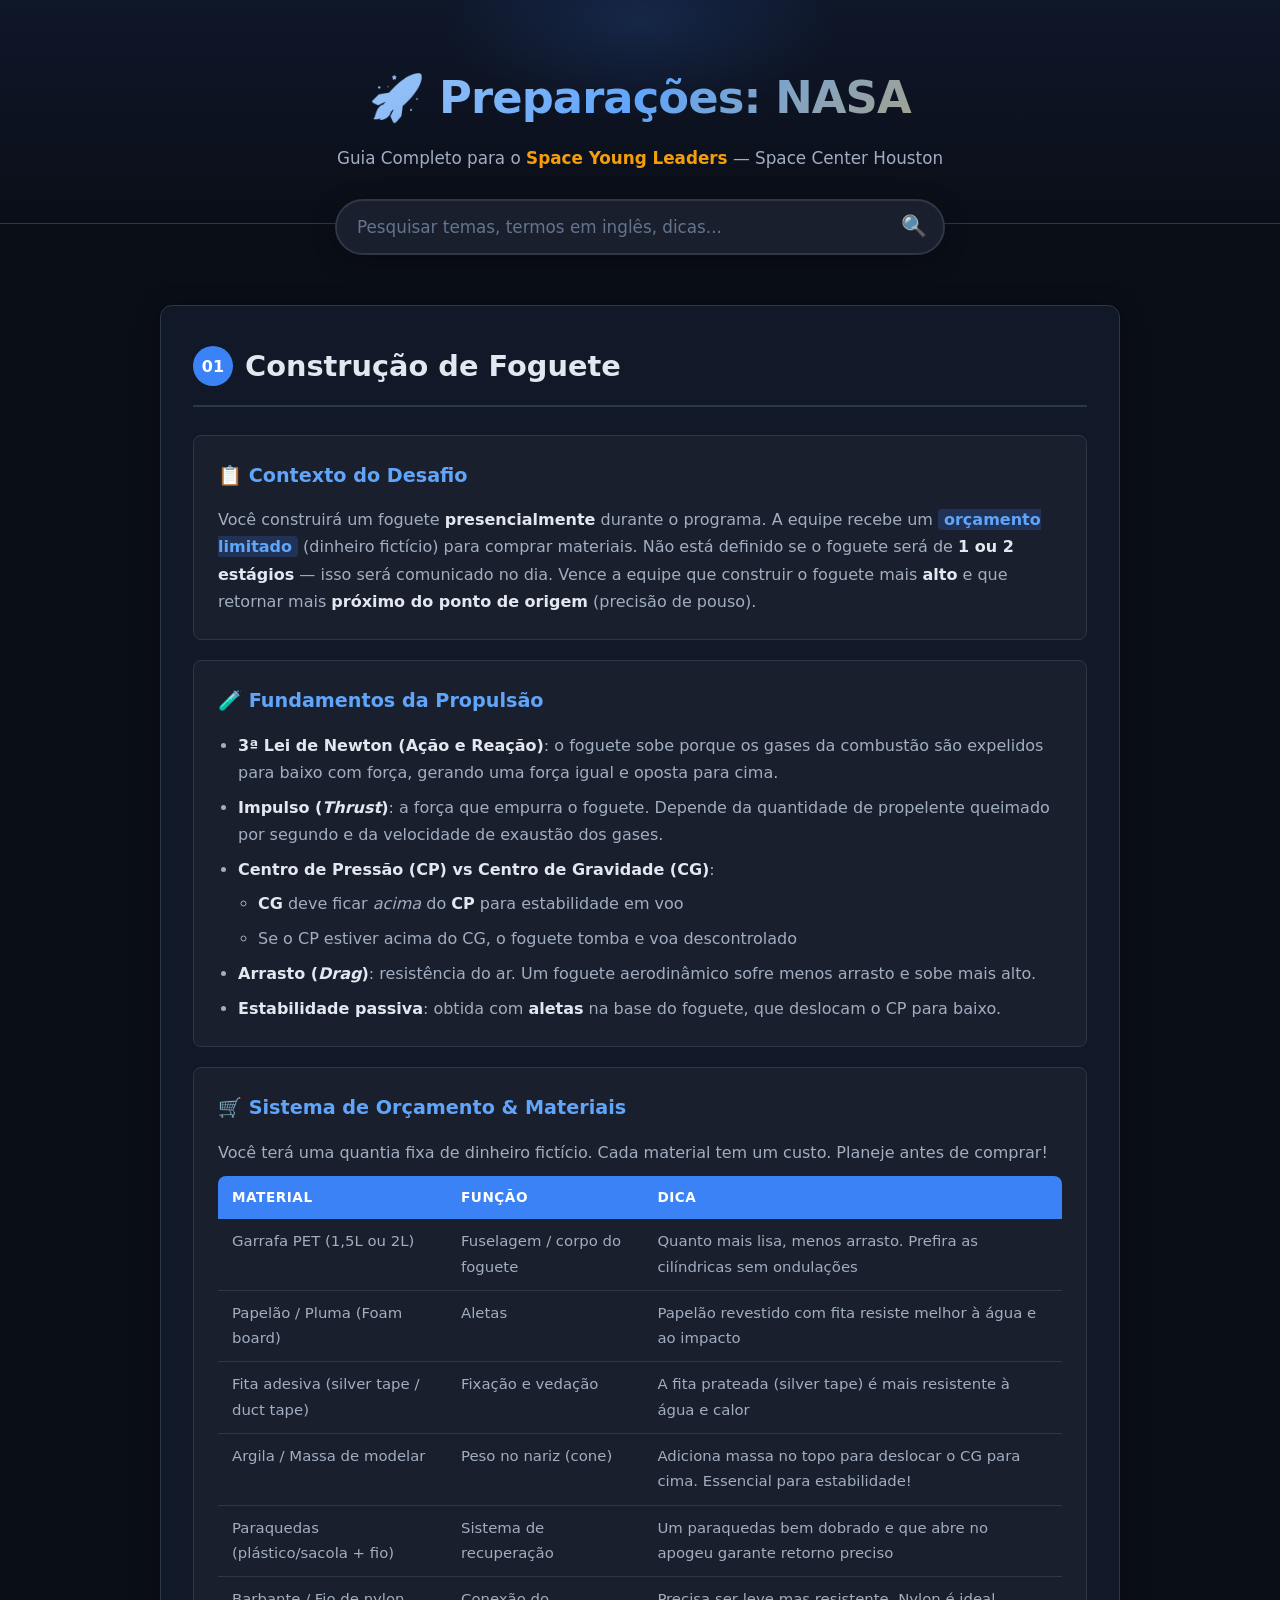
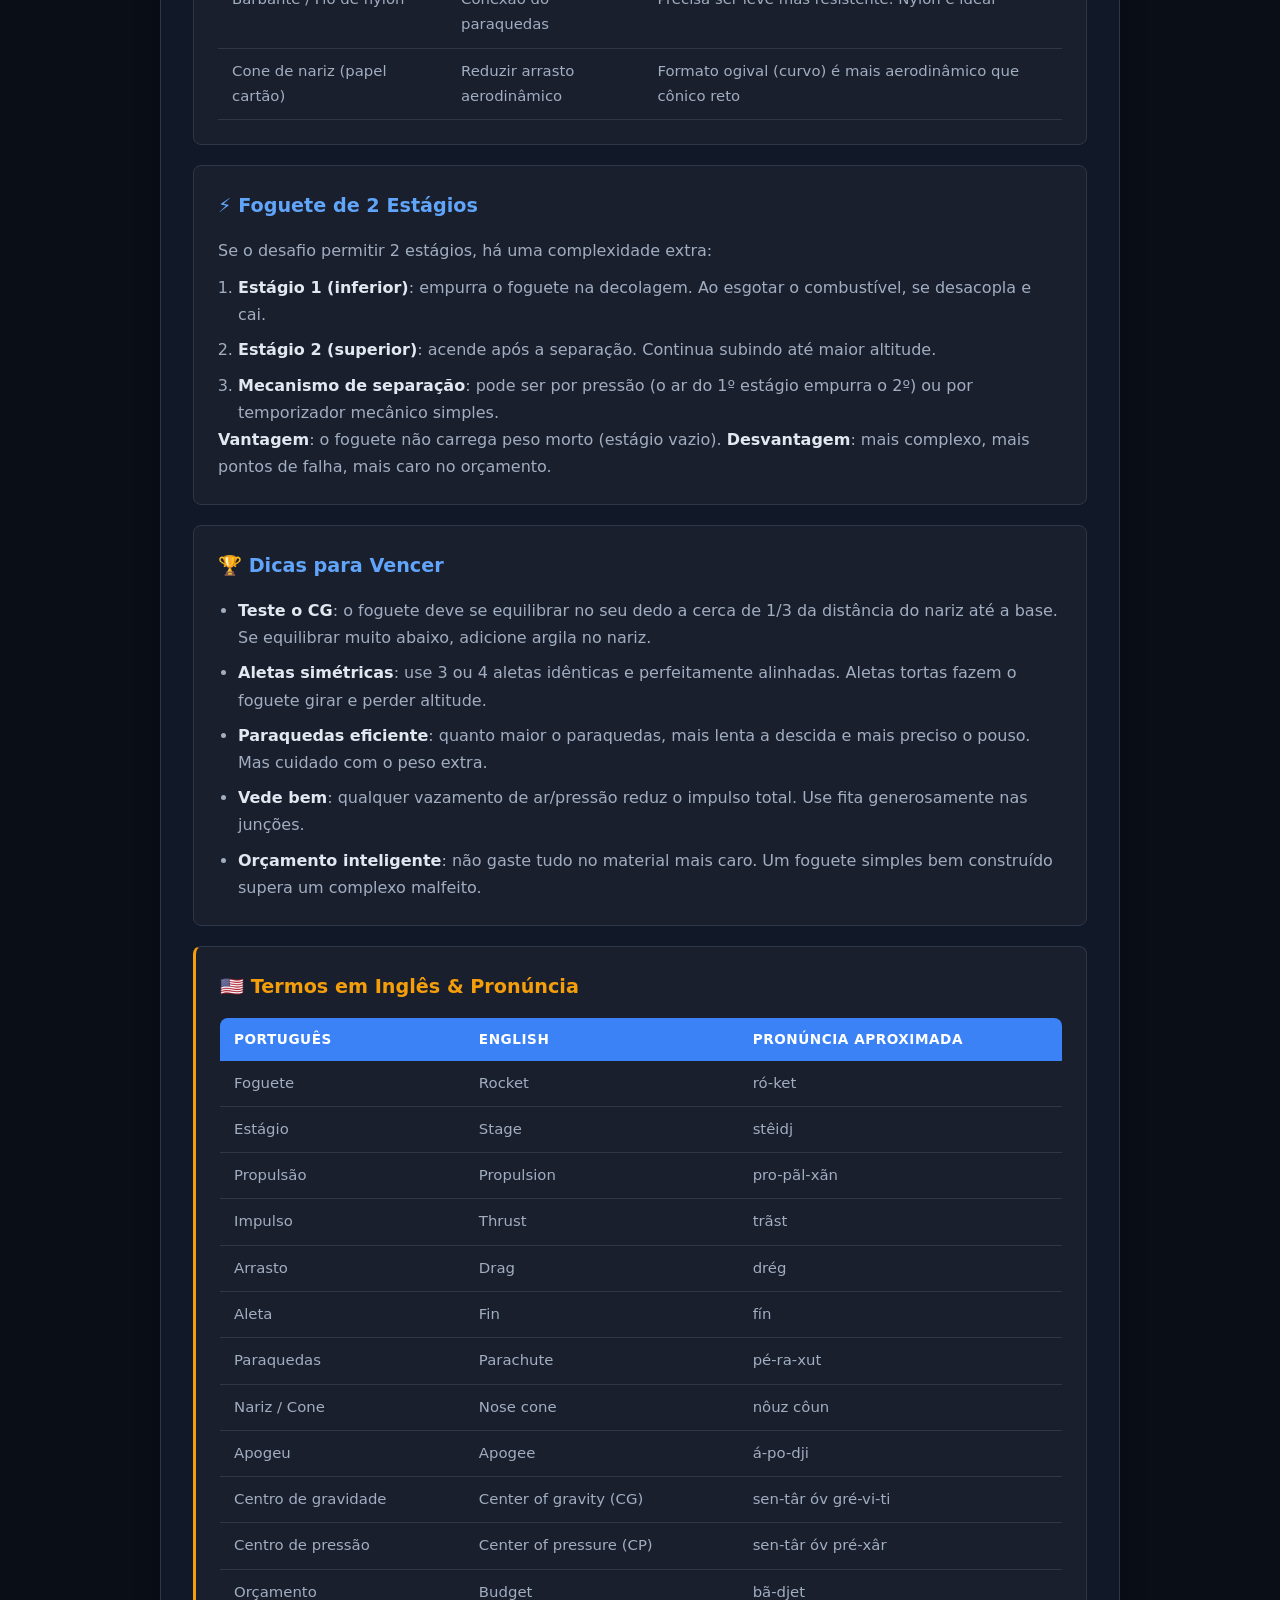
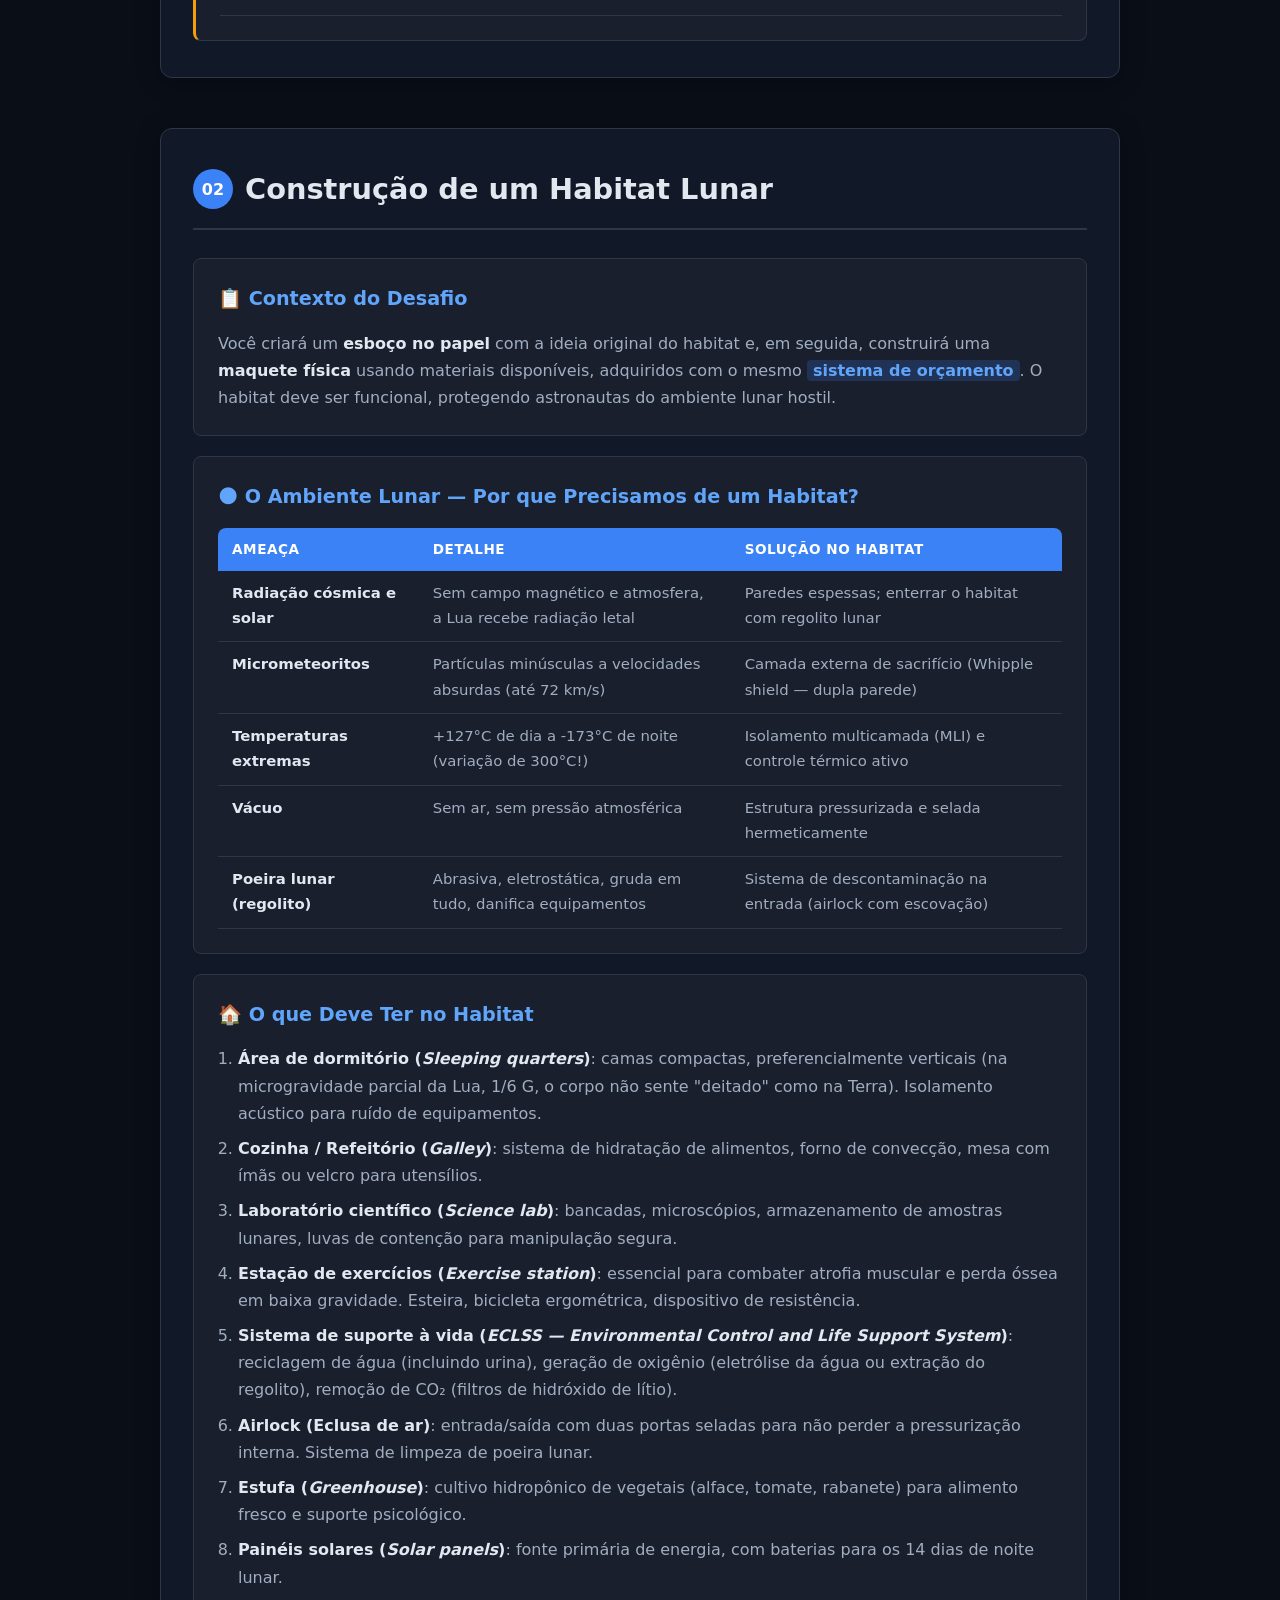
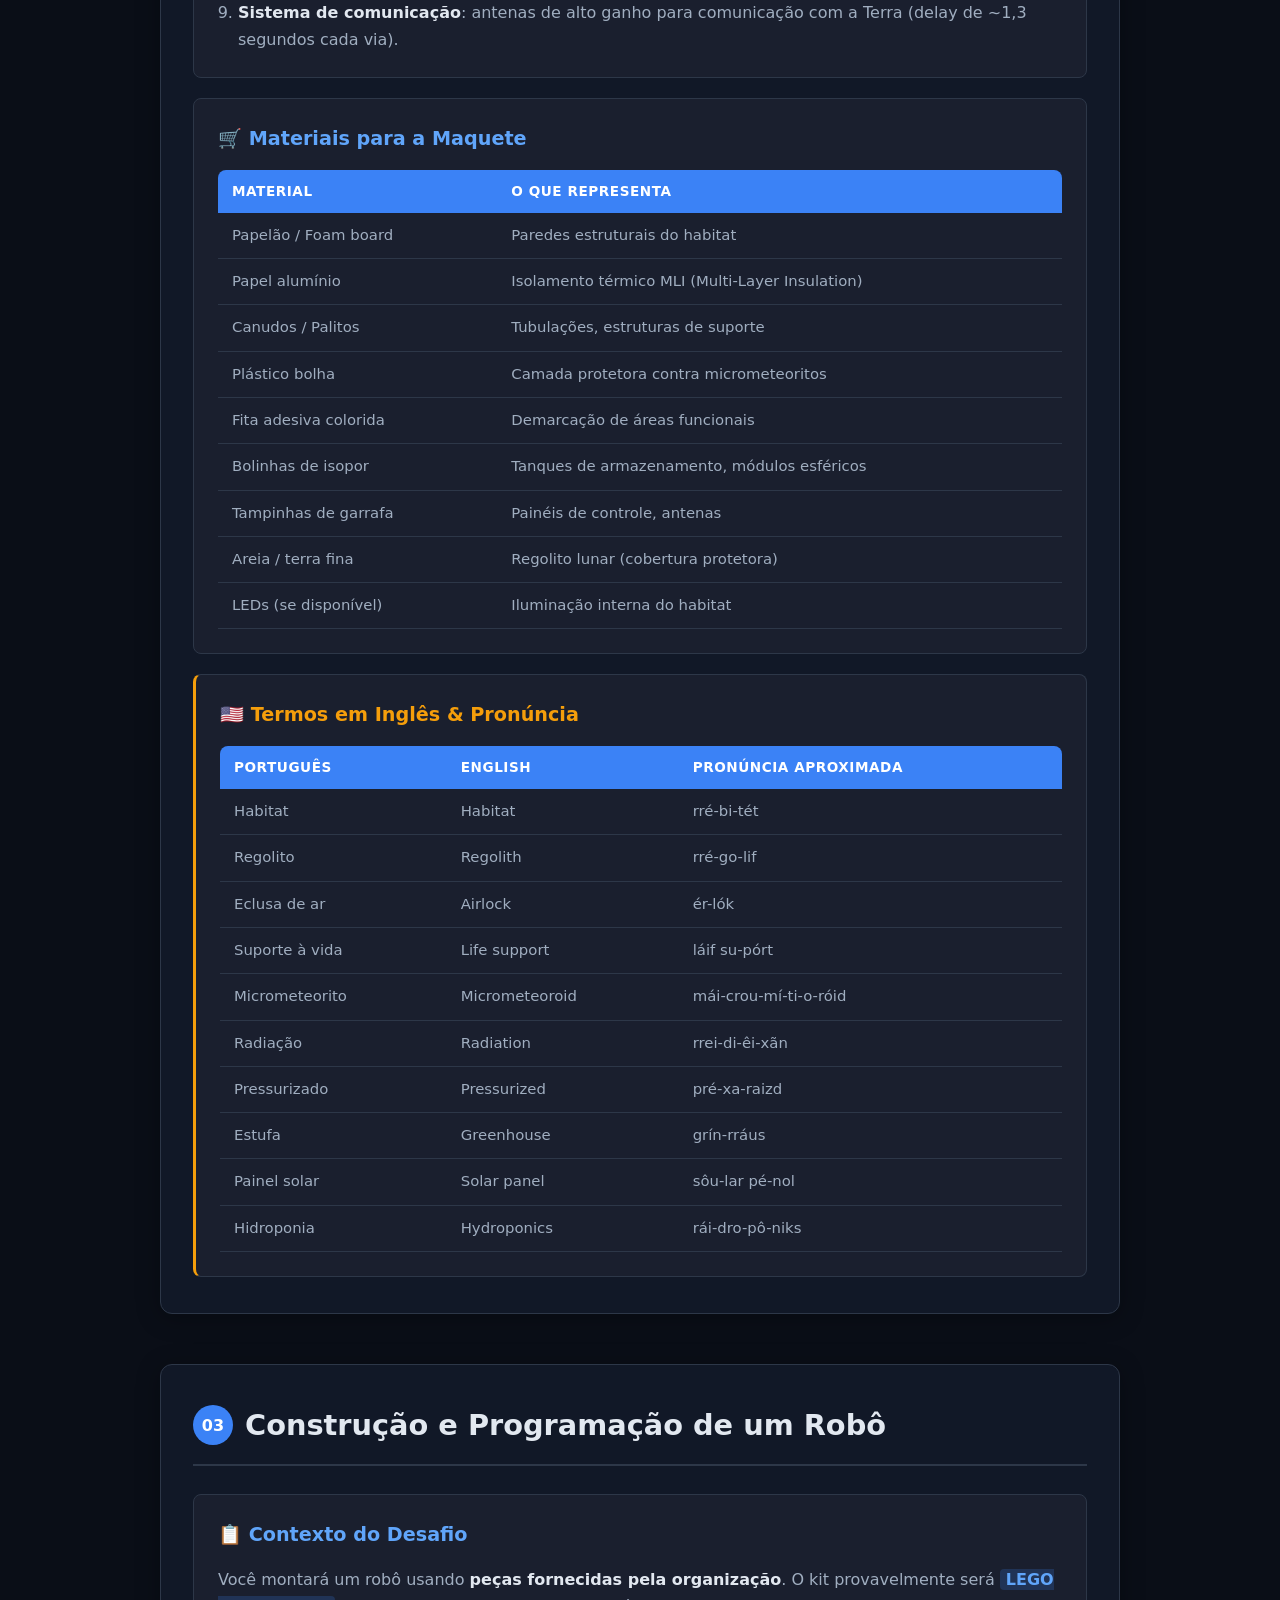
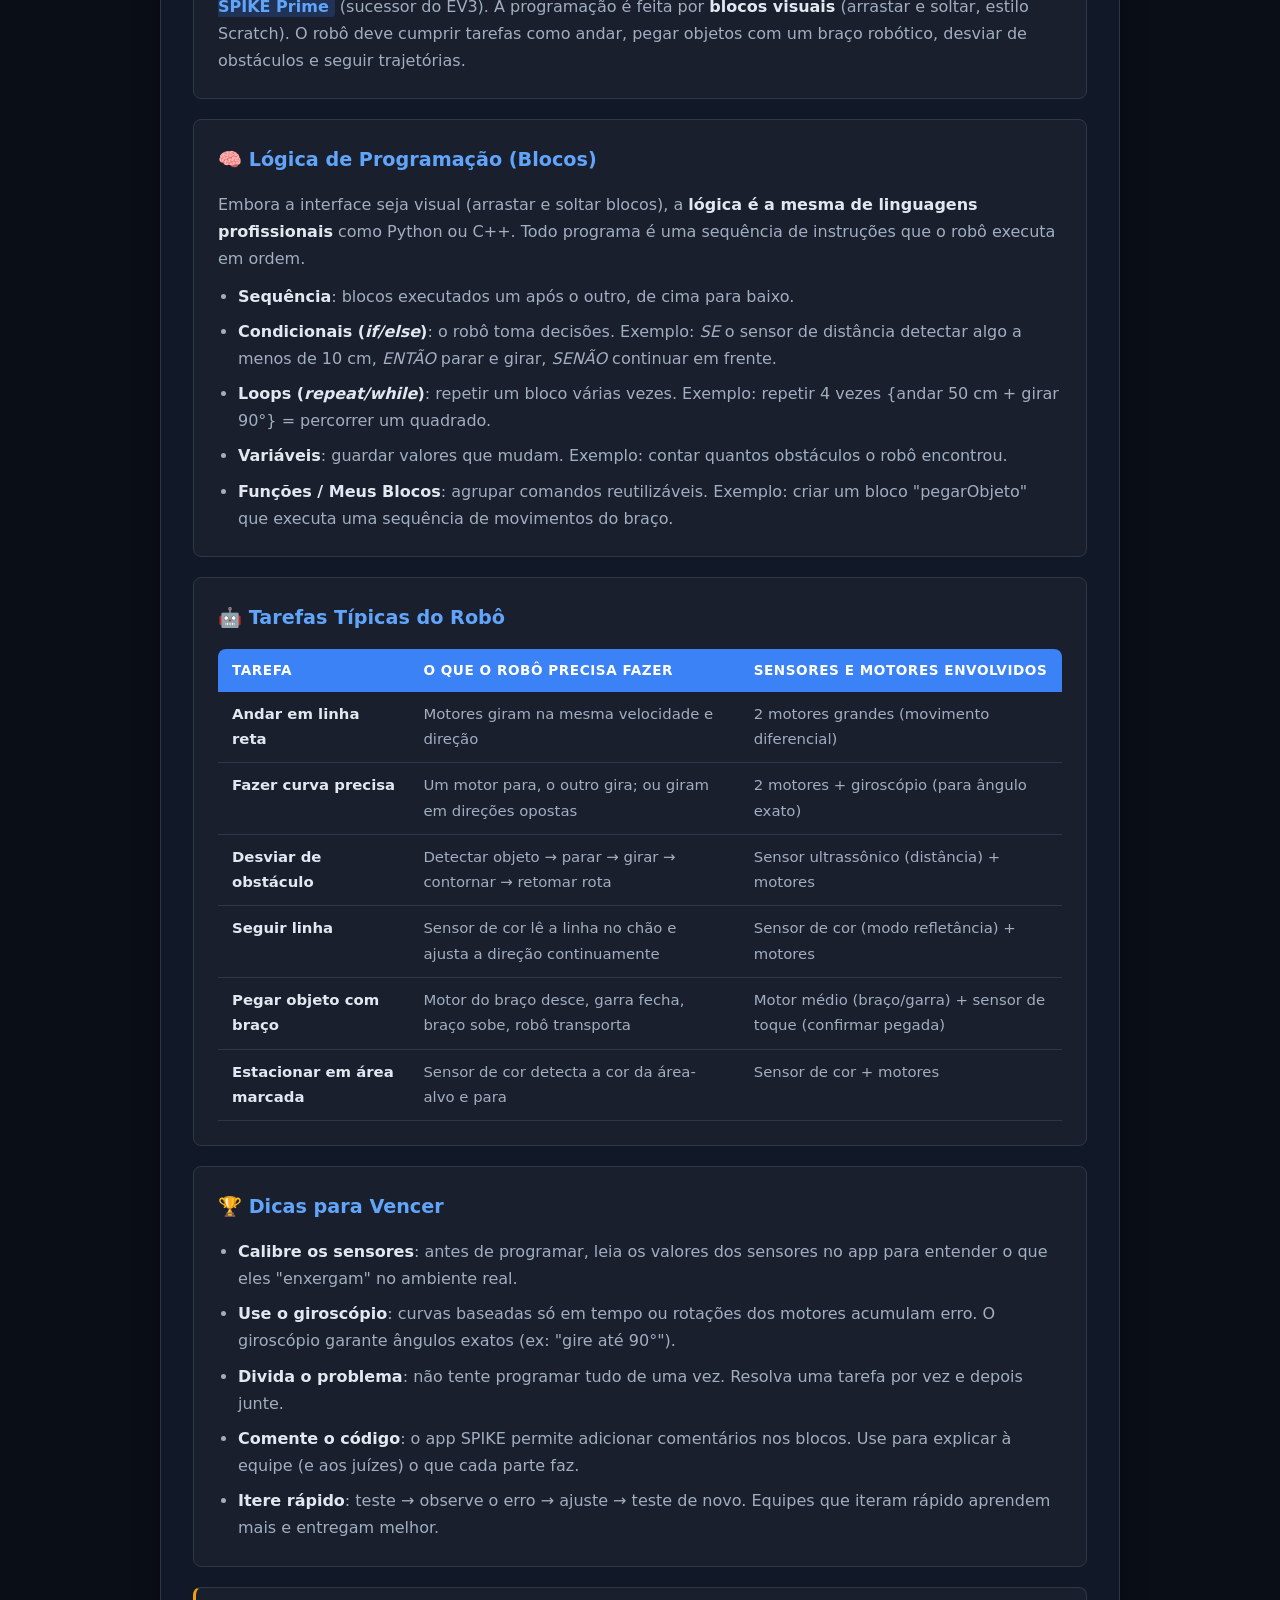
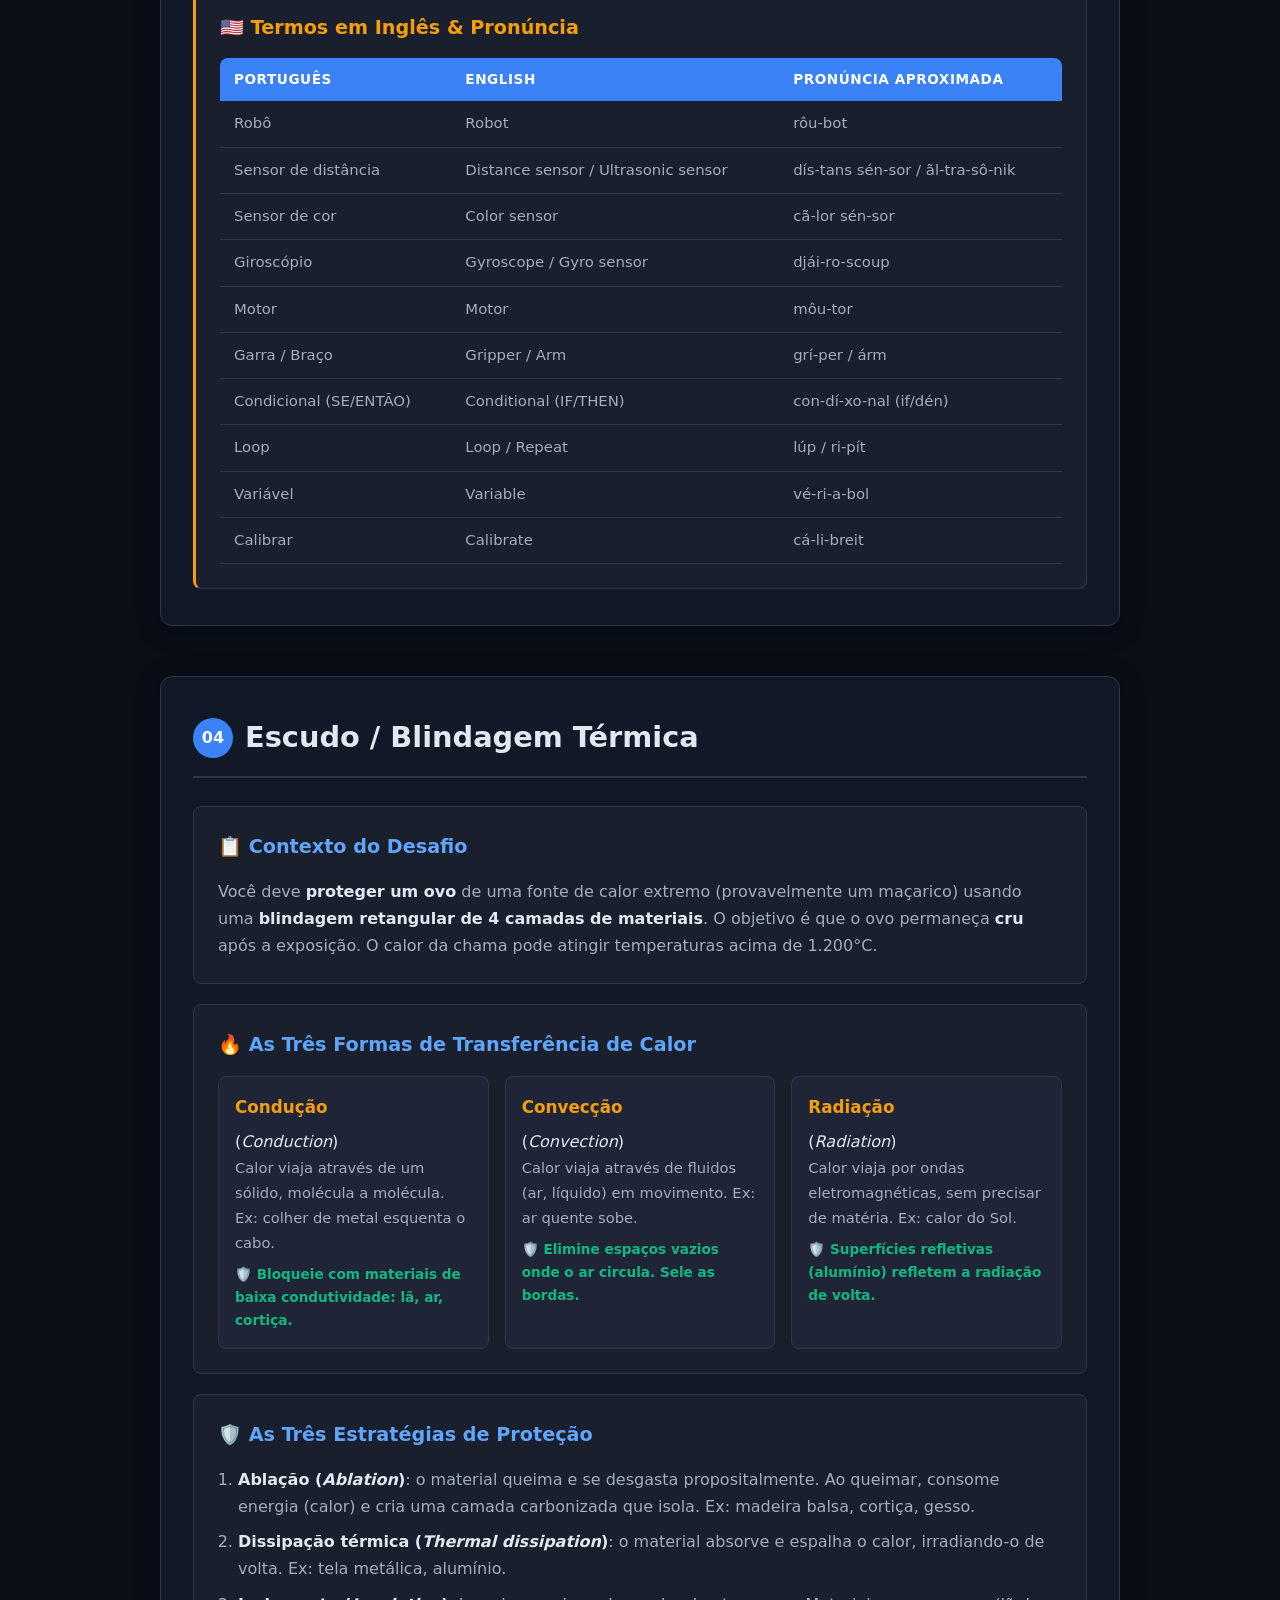
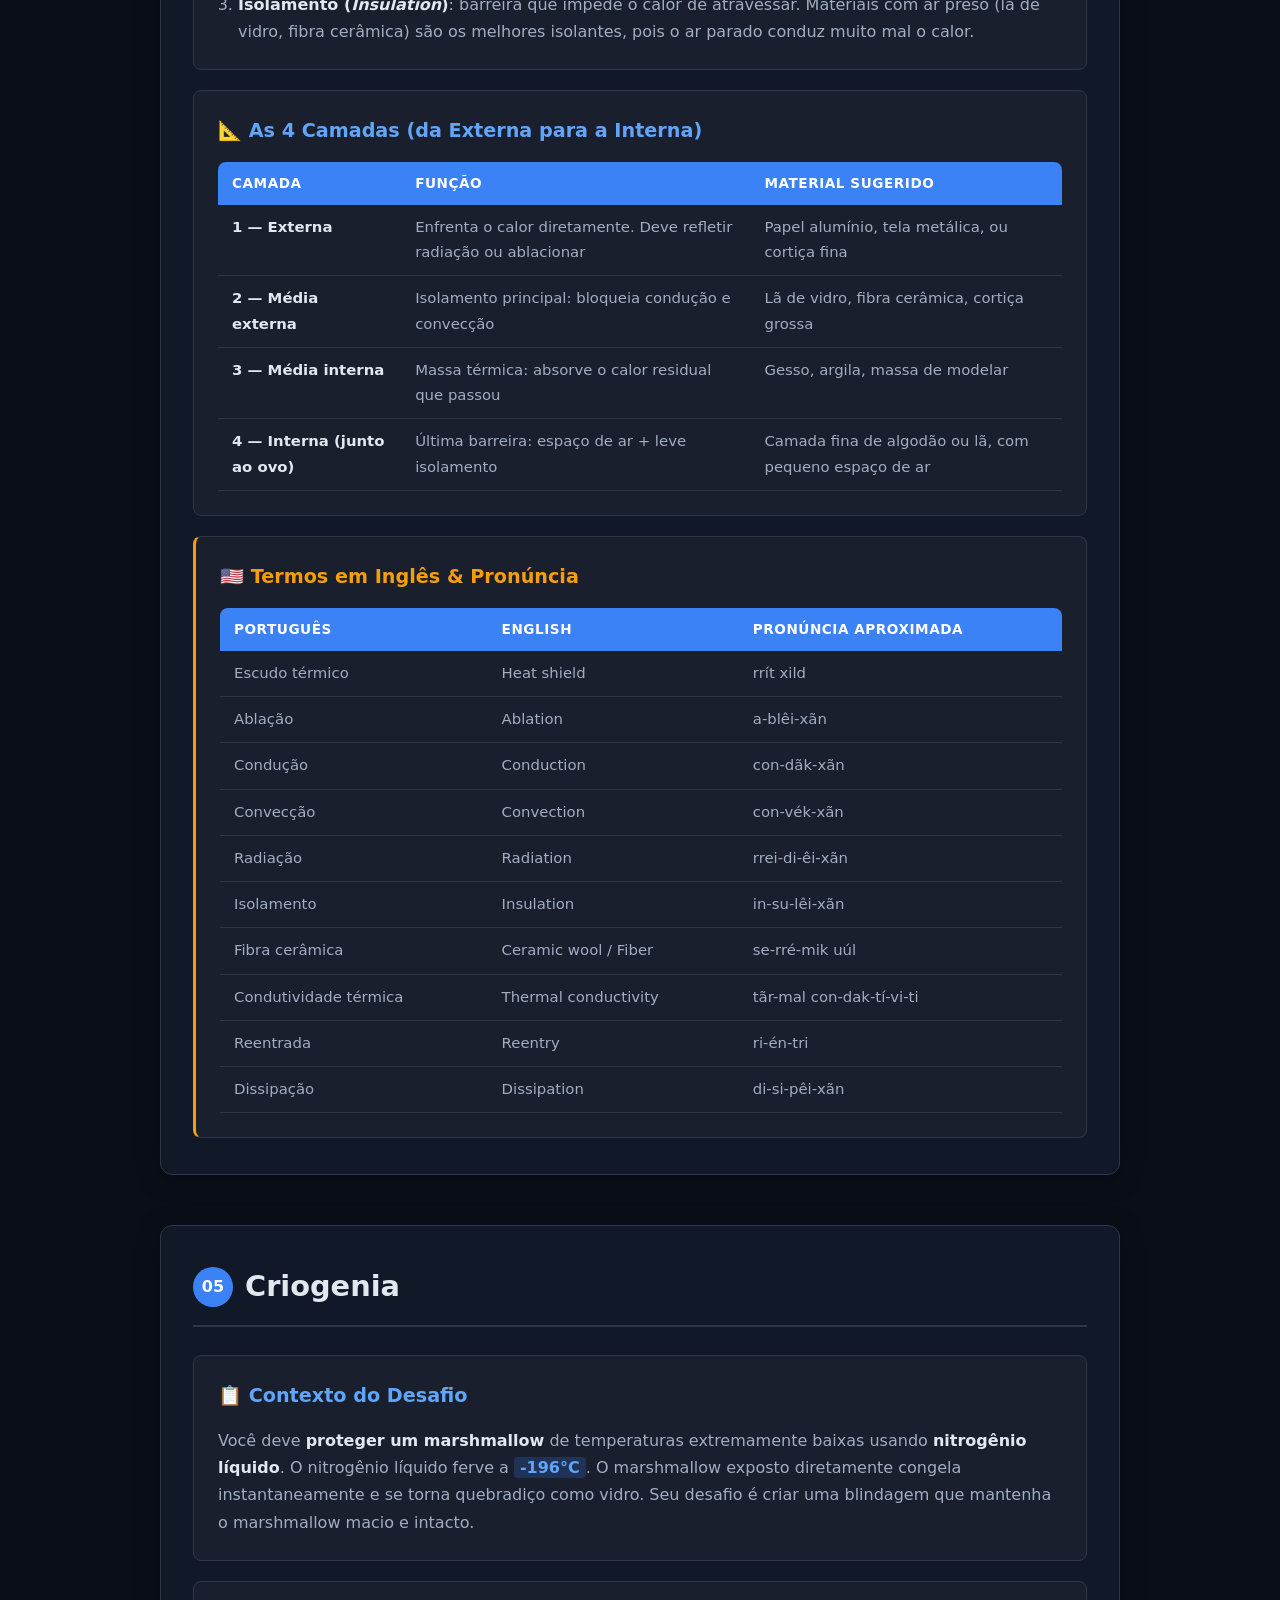
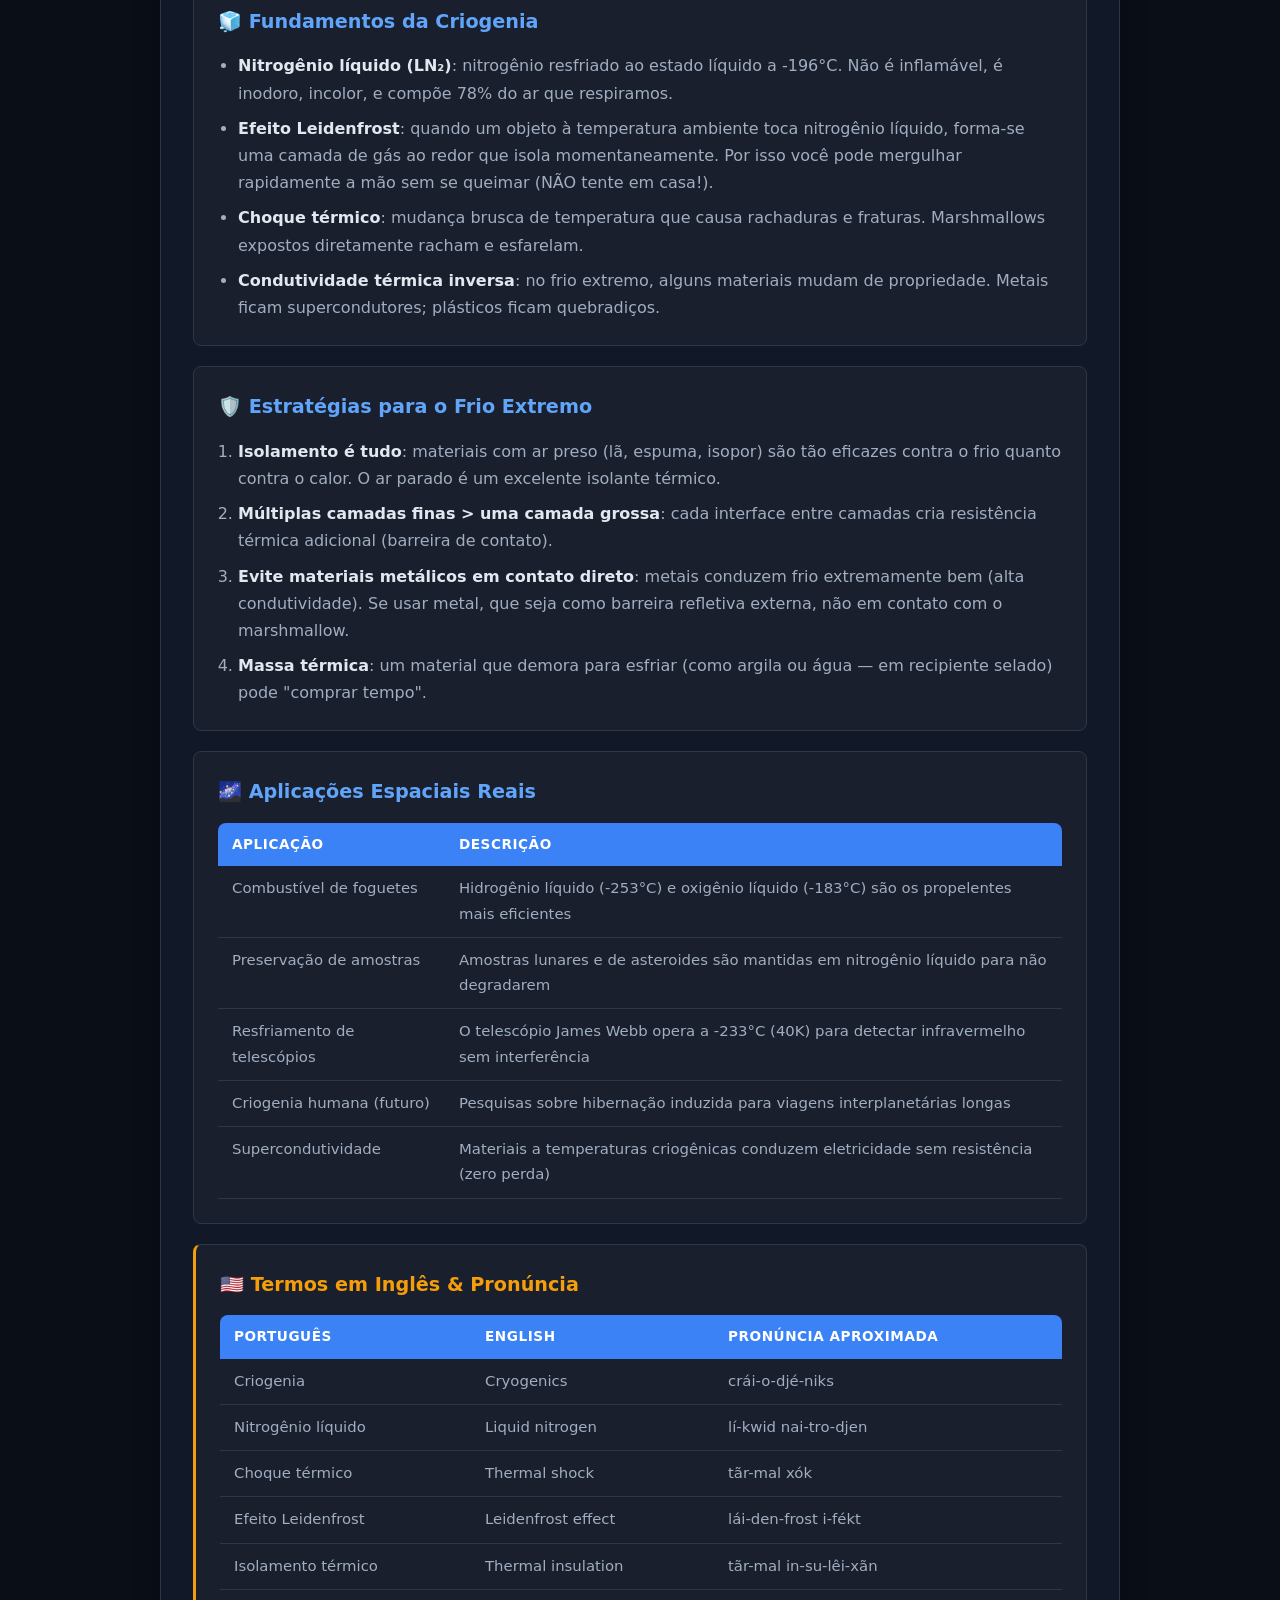
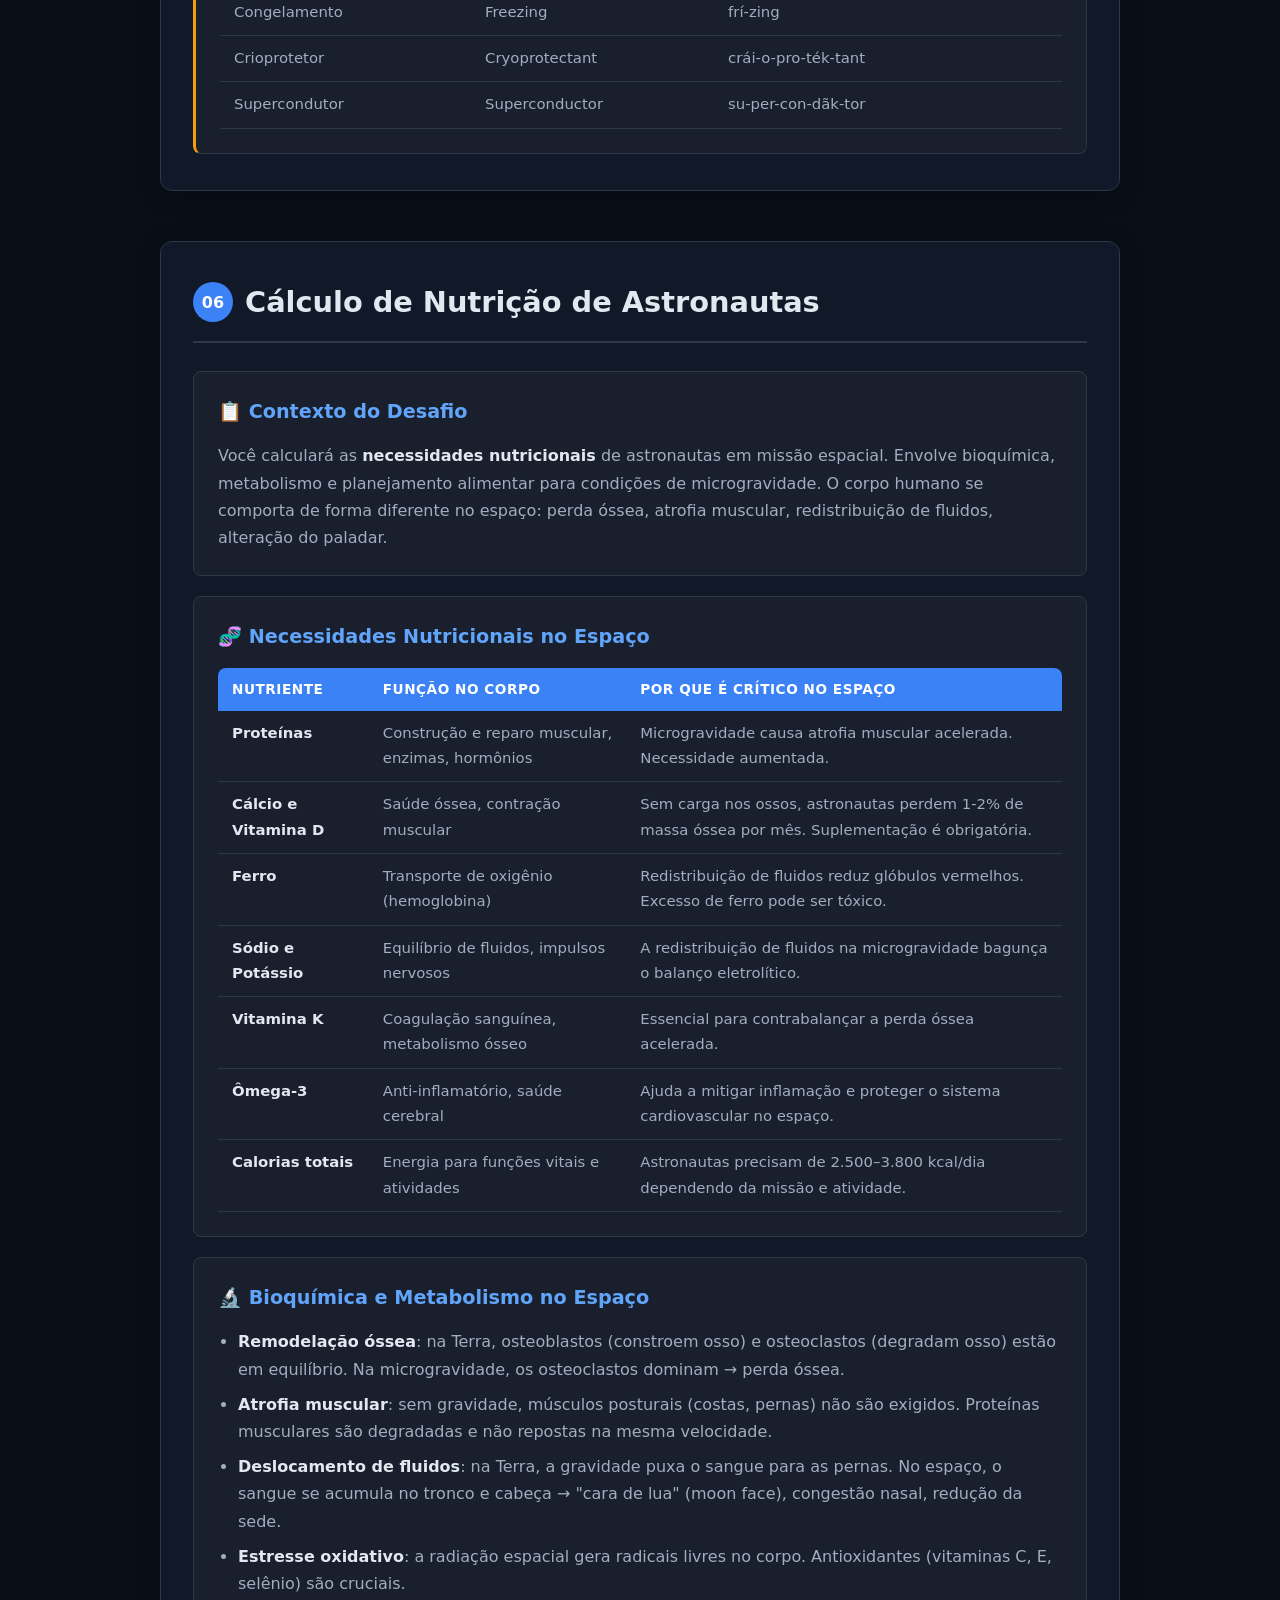
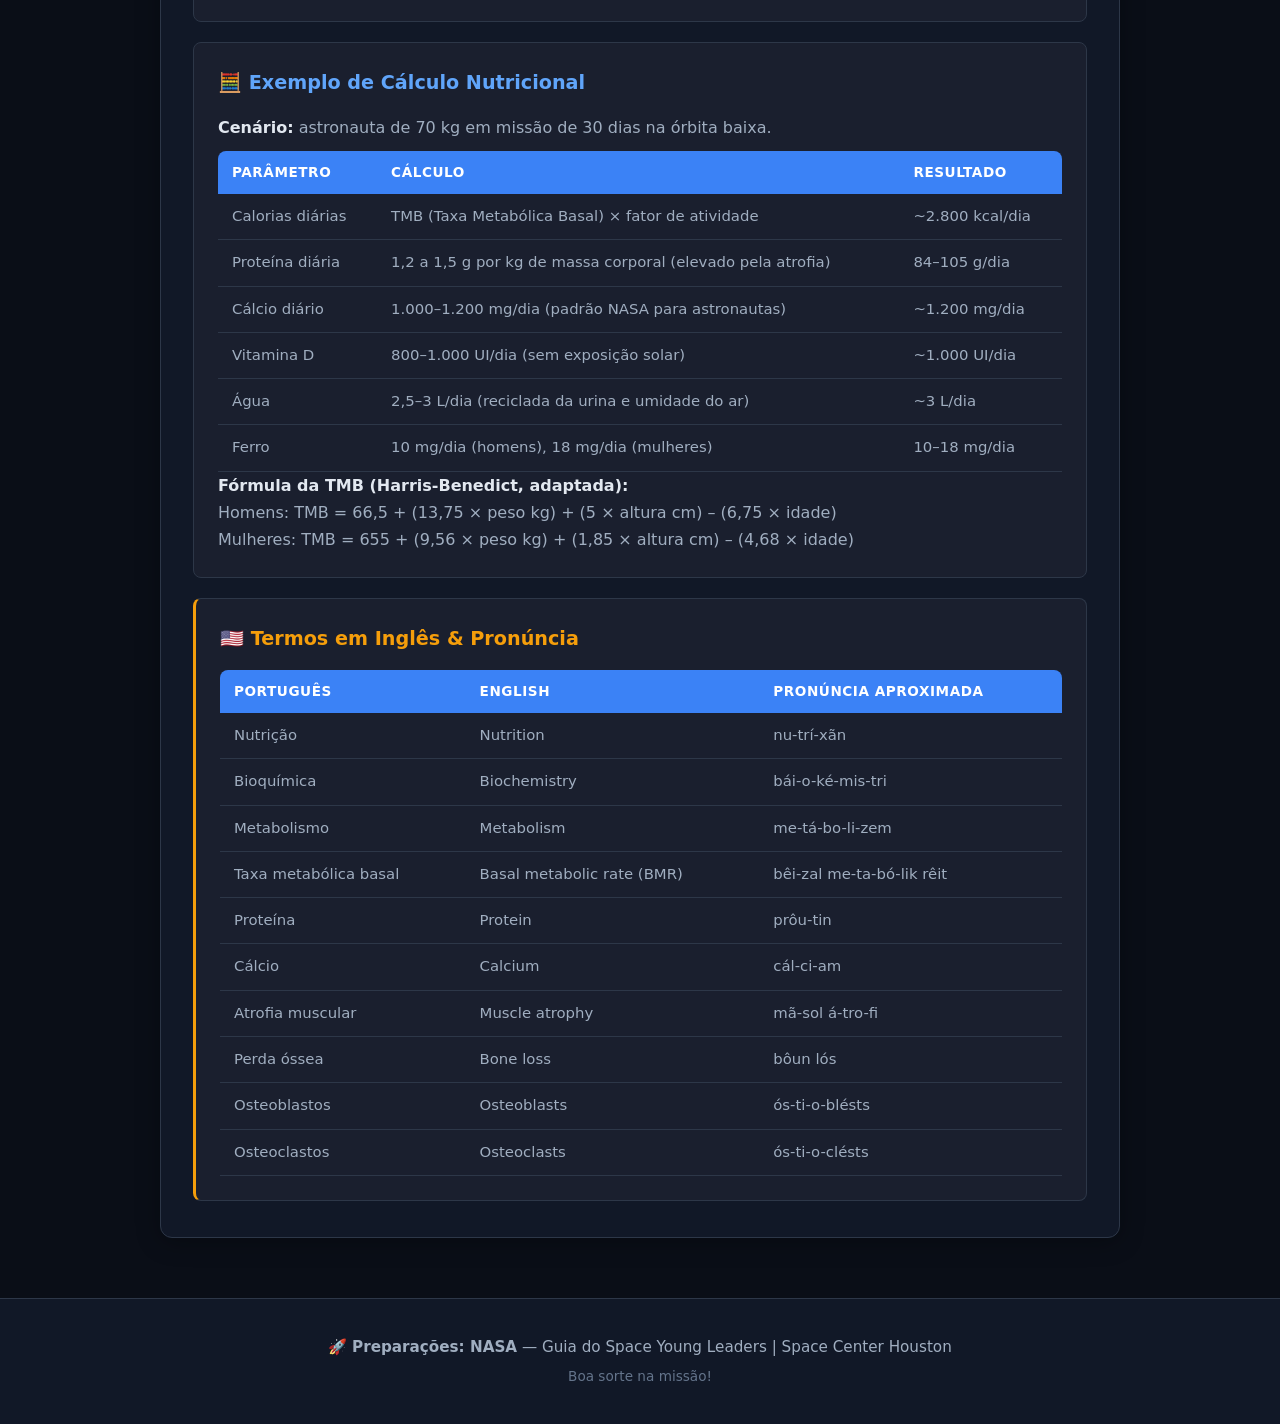
==== commit 38877908: "Update index.html" ====
--- a/index.html
+++ b/index.html
@@ -877,7 +877,7 @@
     <!-- ═══════════════ FOOTER ═══════════════ -->
     <footer class="footer">
         <p>🚀 <strong>Preparações: NASA</strong> — Guia do Space Young Leaders | Space Center Houston</p>
-        <p class="footer-small">Feito para o Luis ✨ Boa sorte na missão!</p>
+        <p class="footer-small">Boa sorte na missão!</p>
     </footer>
 
     <script src="script.js"></script>
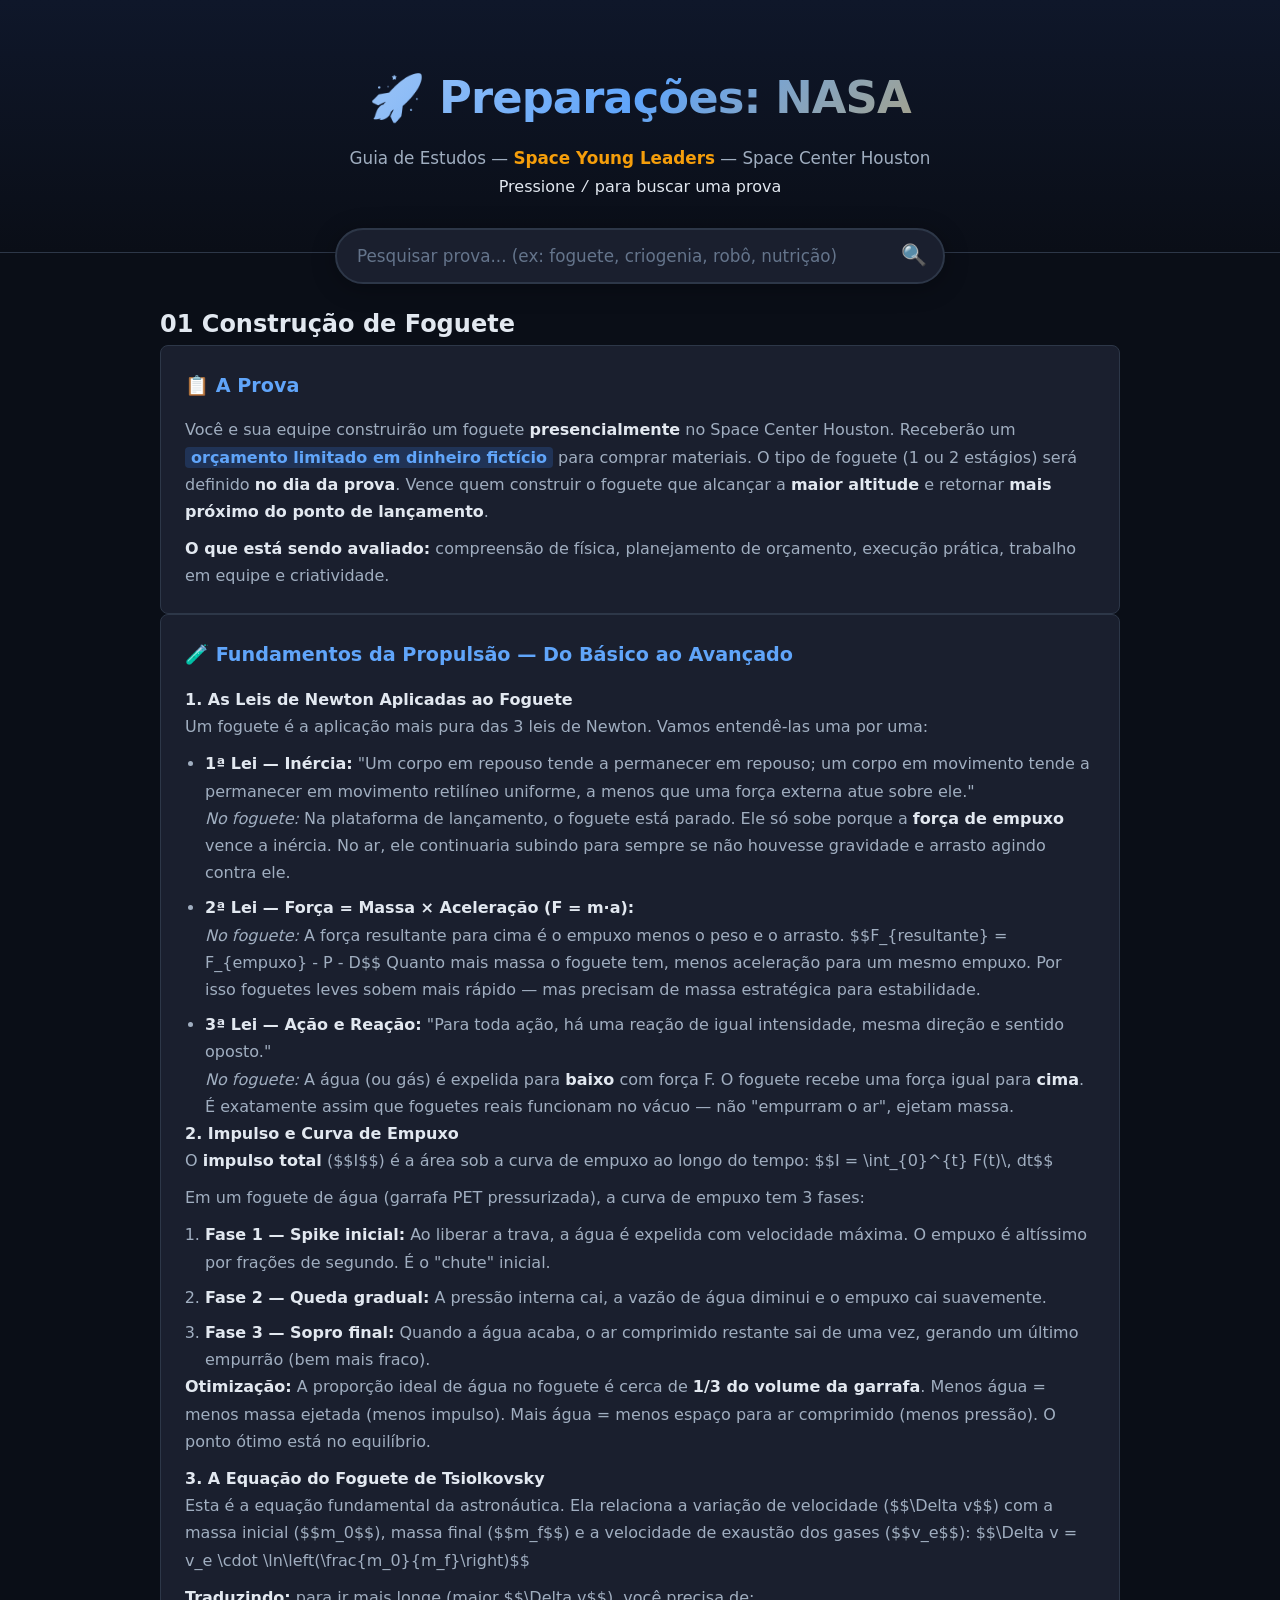
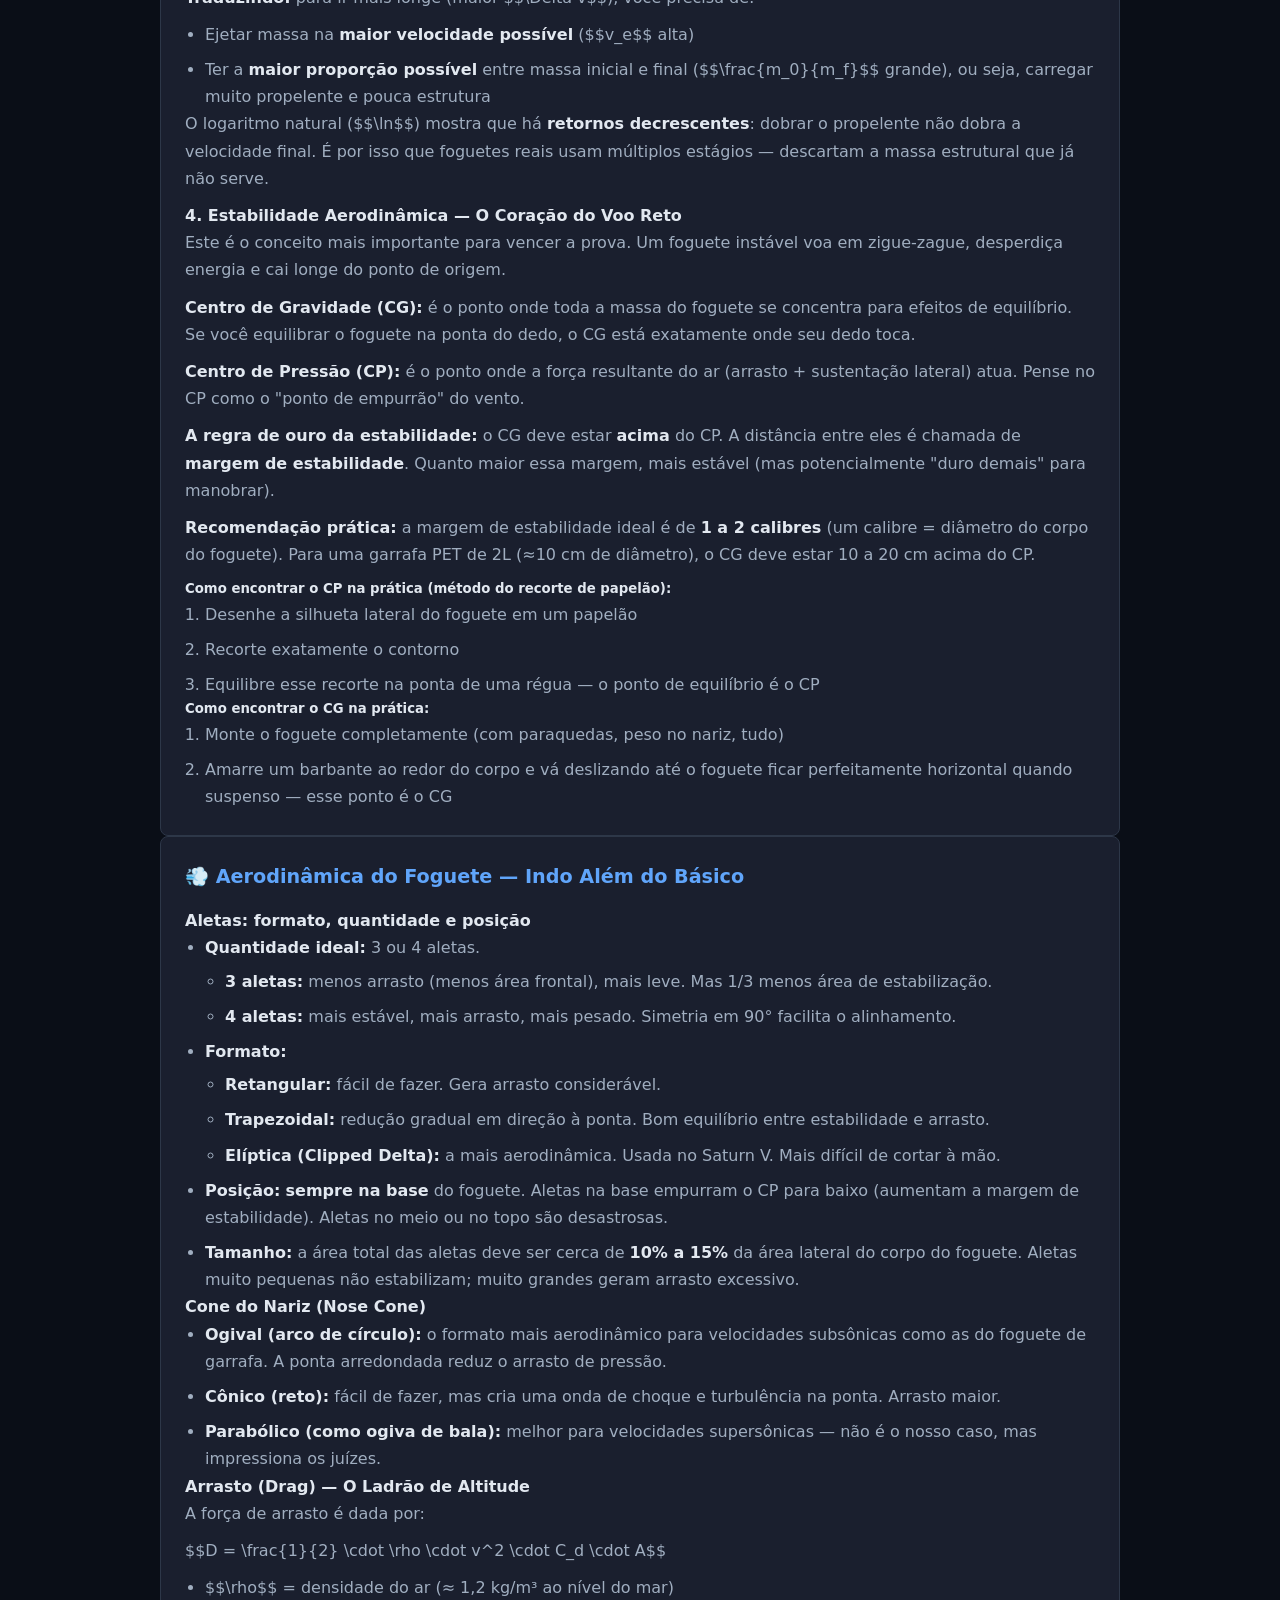
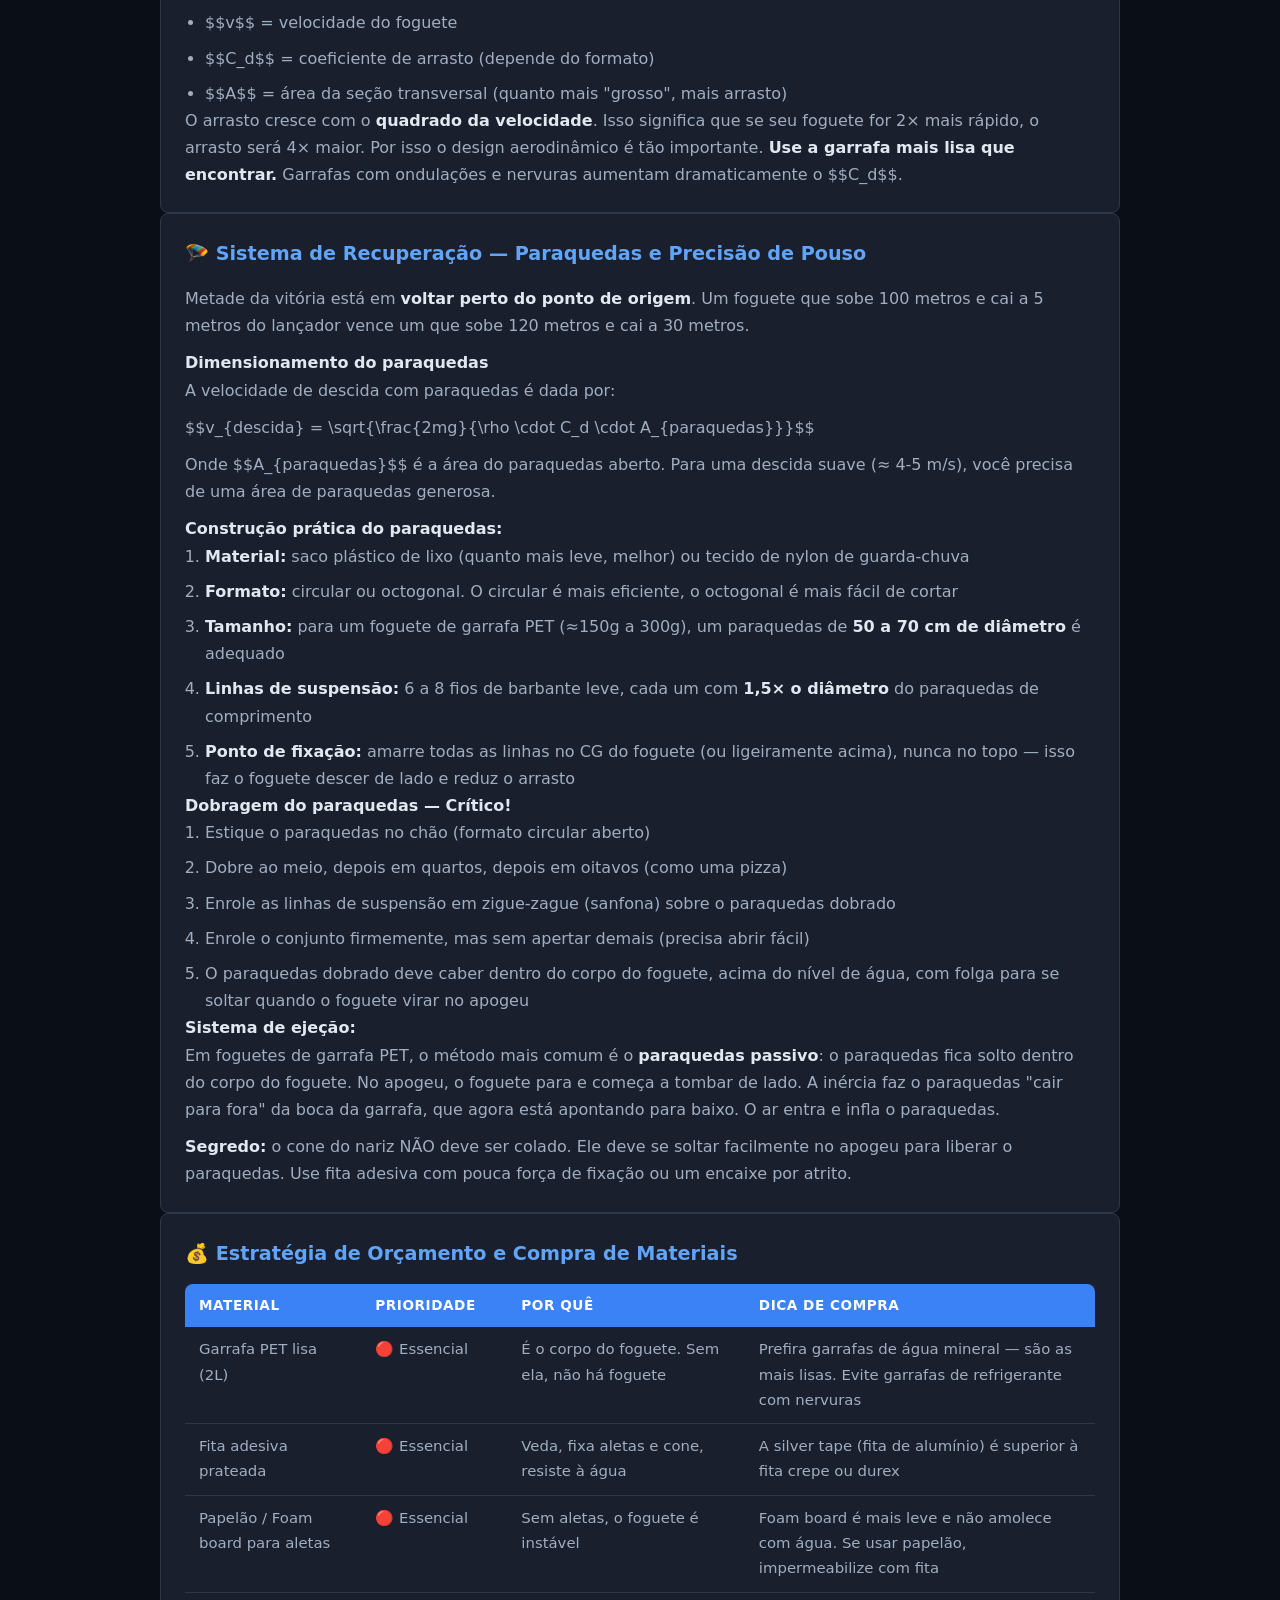
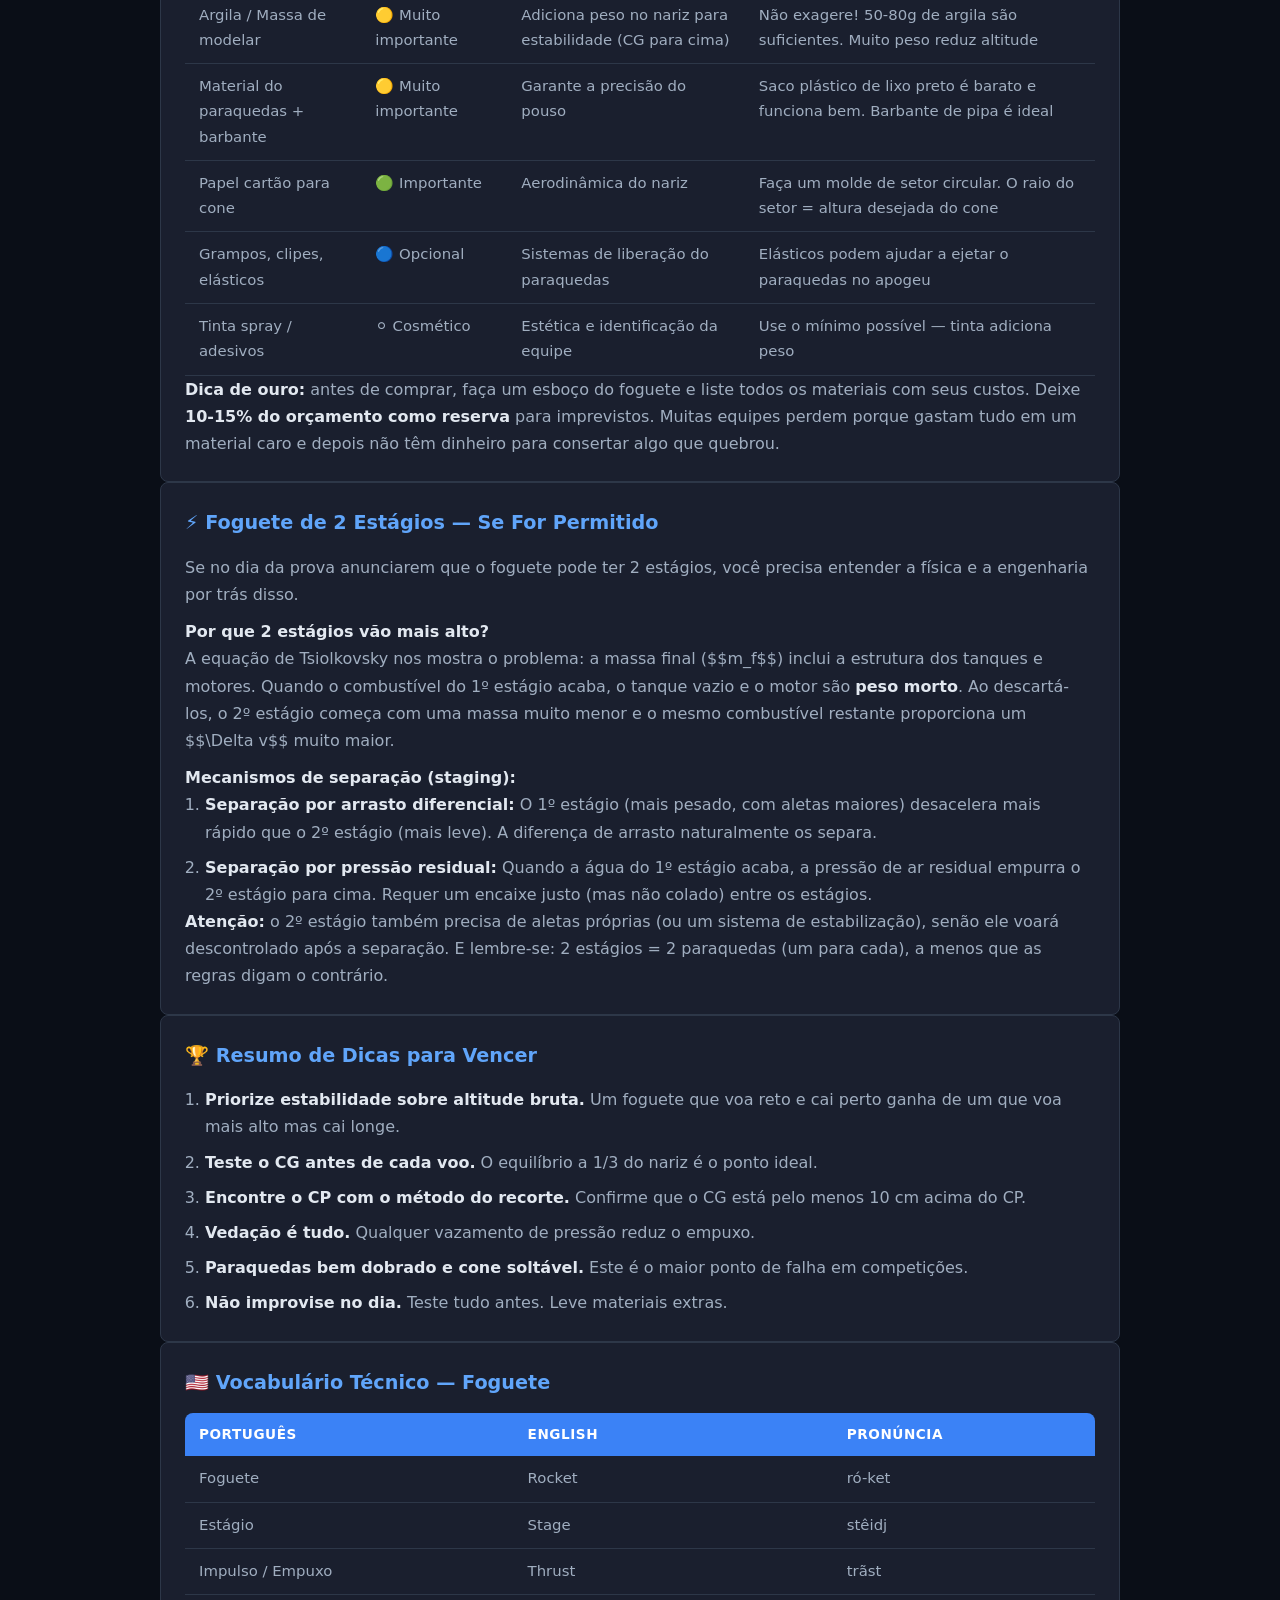
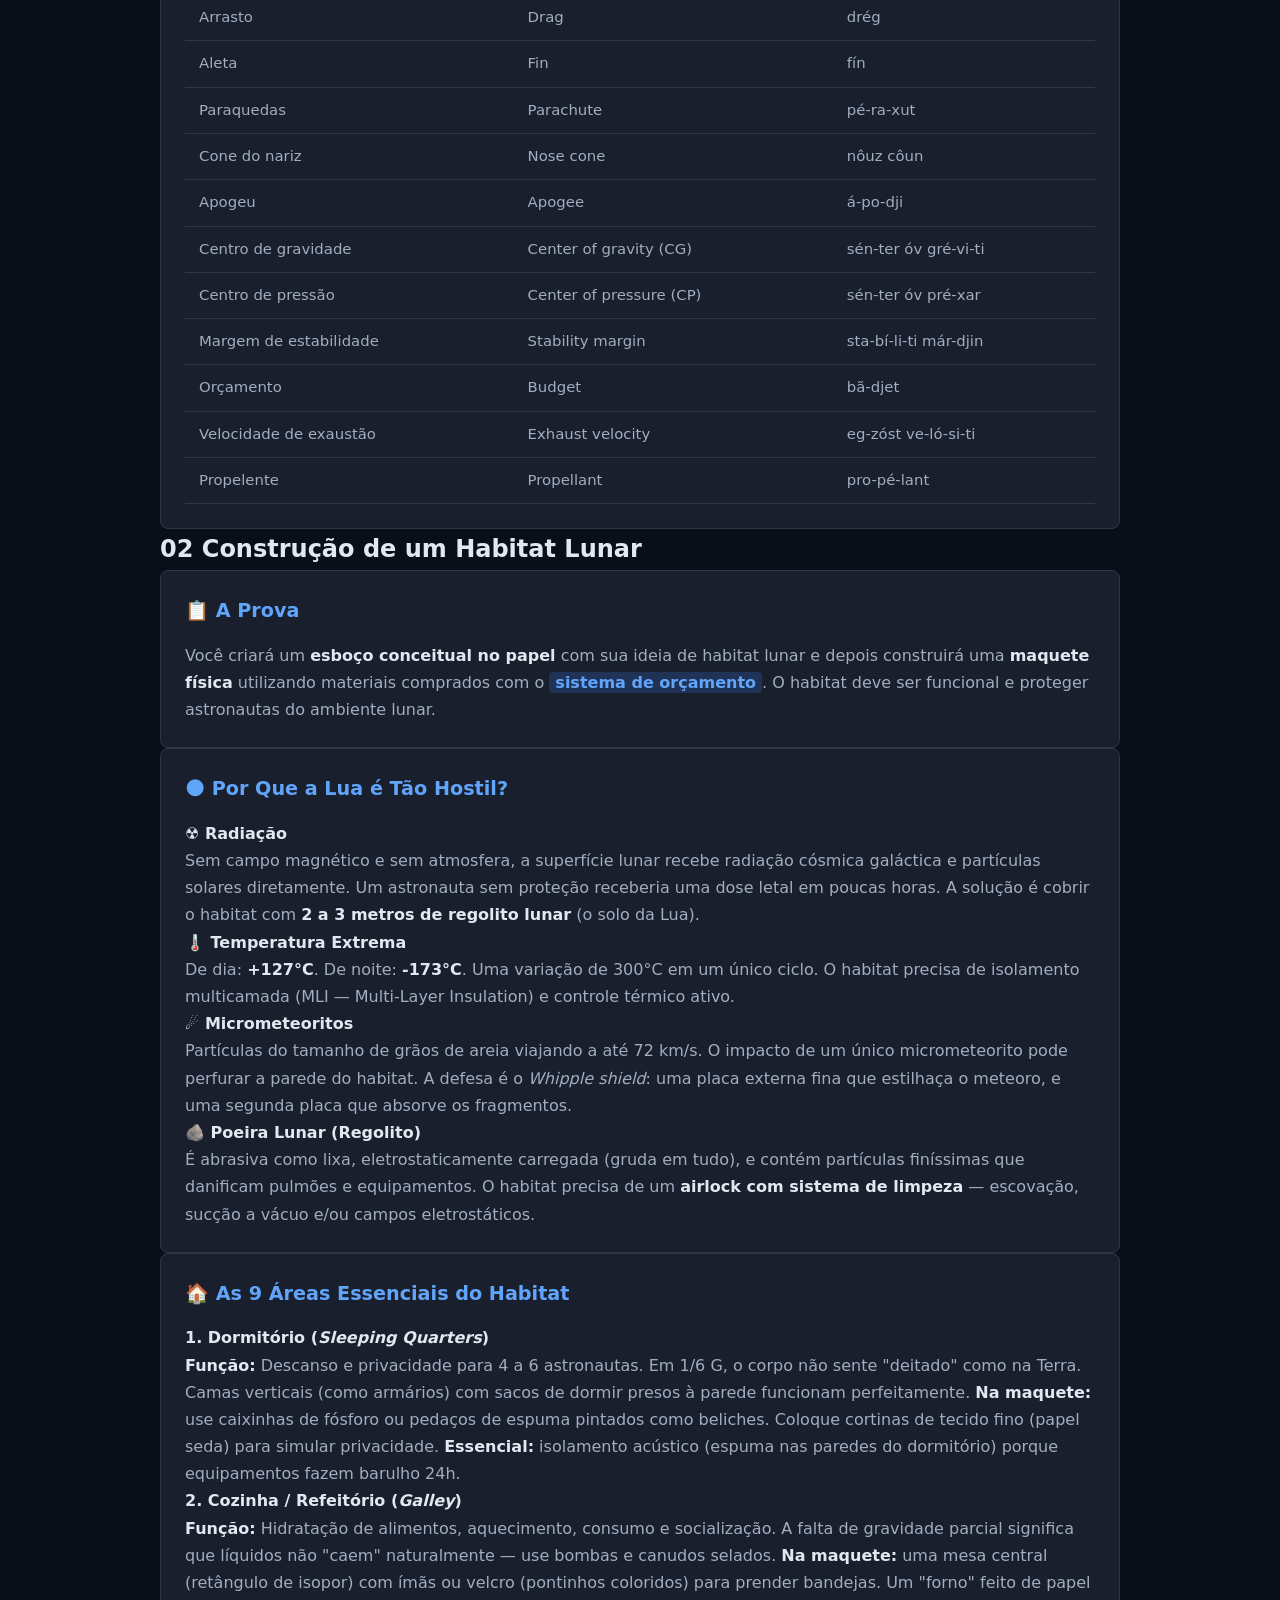
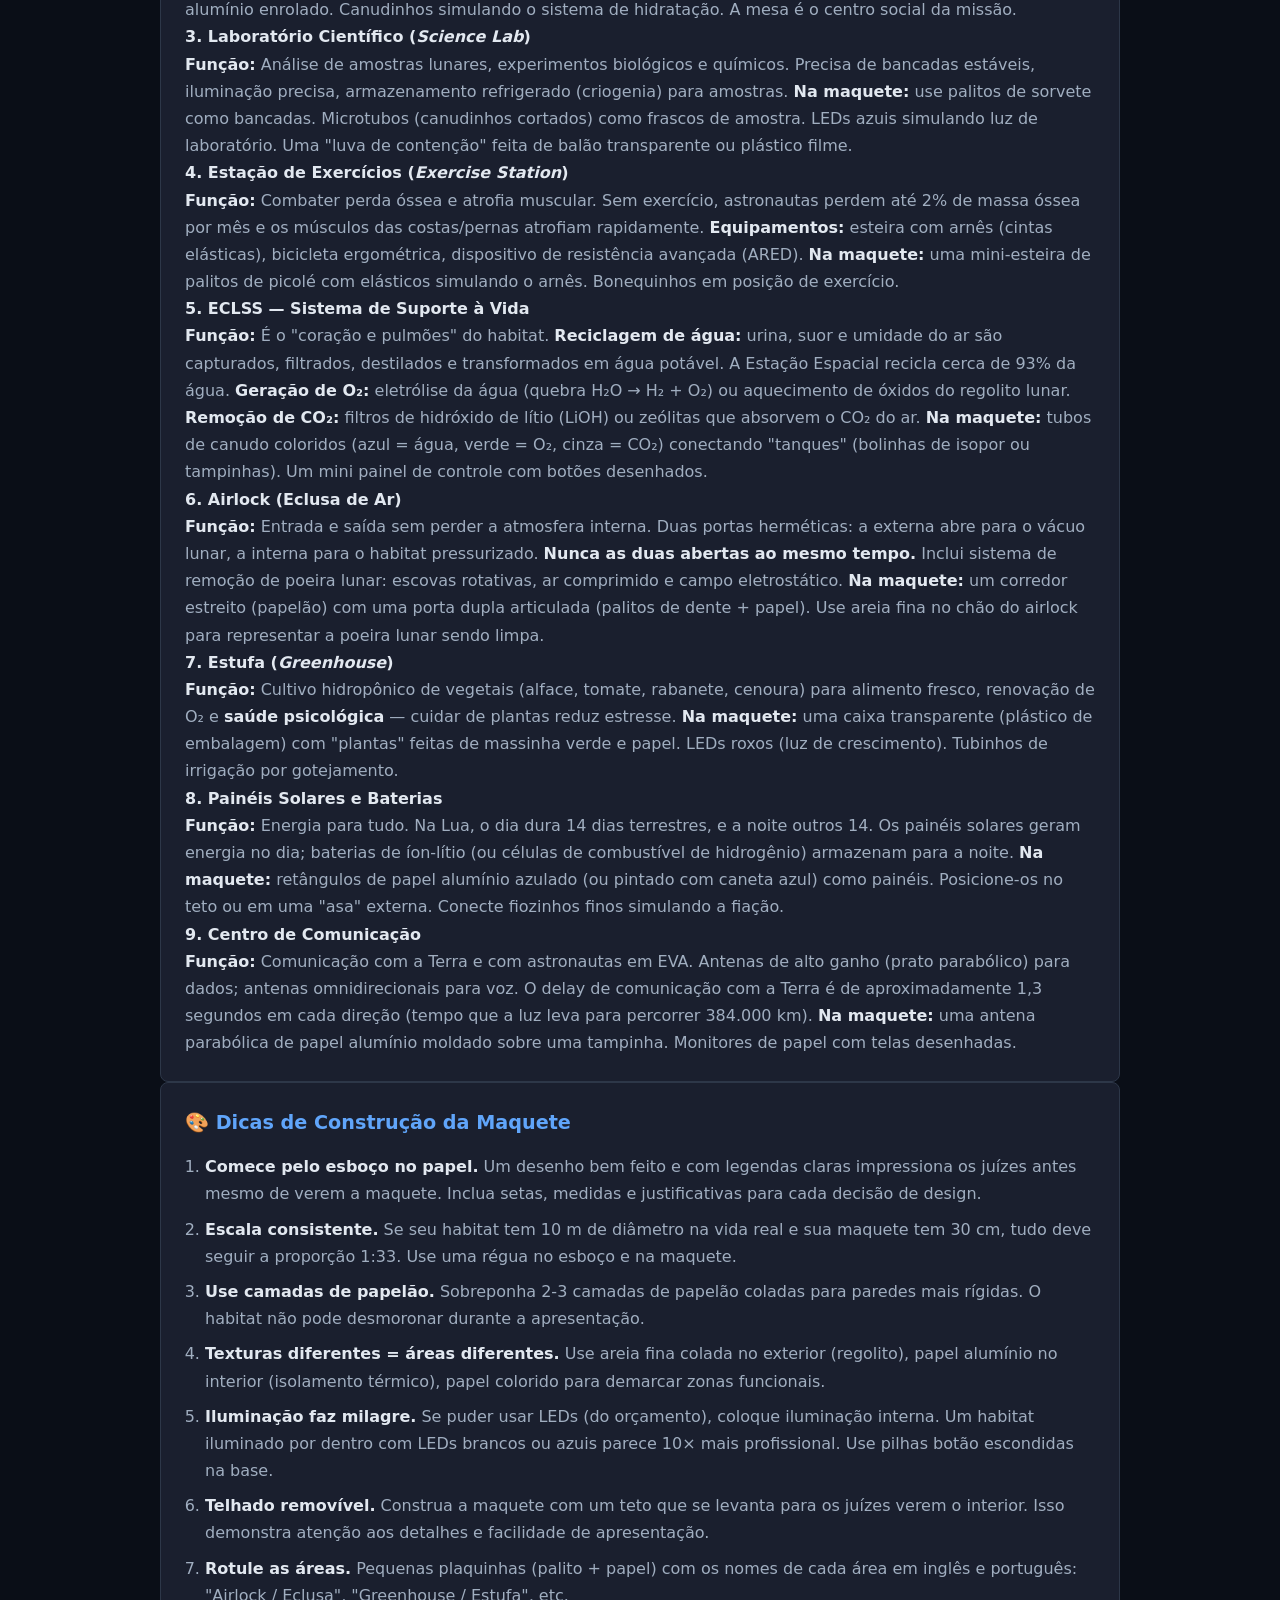
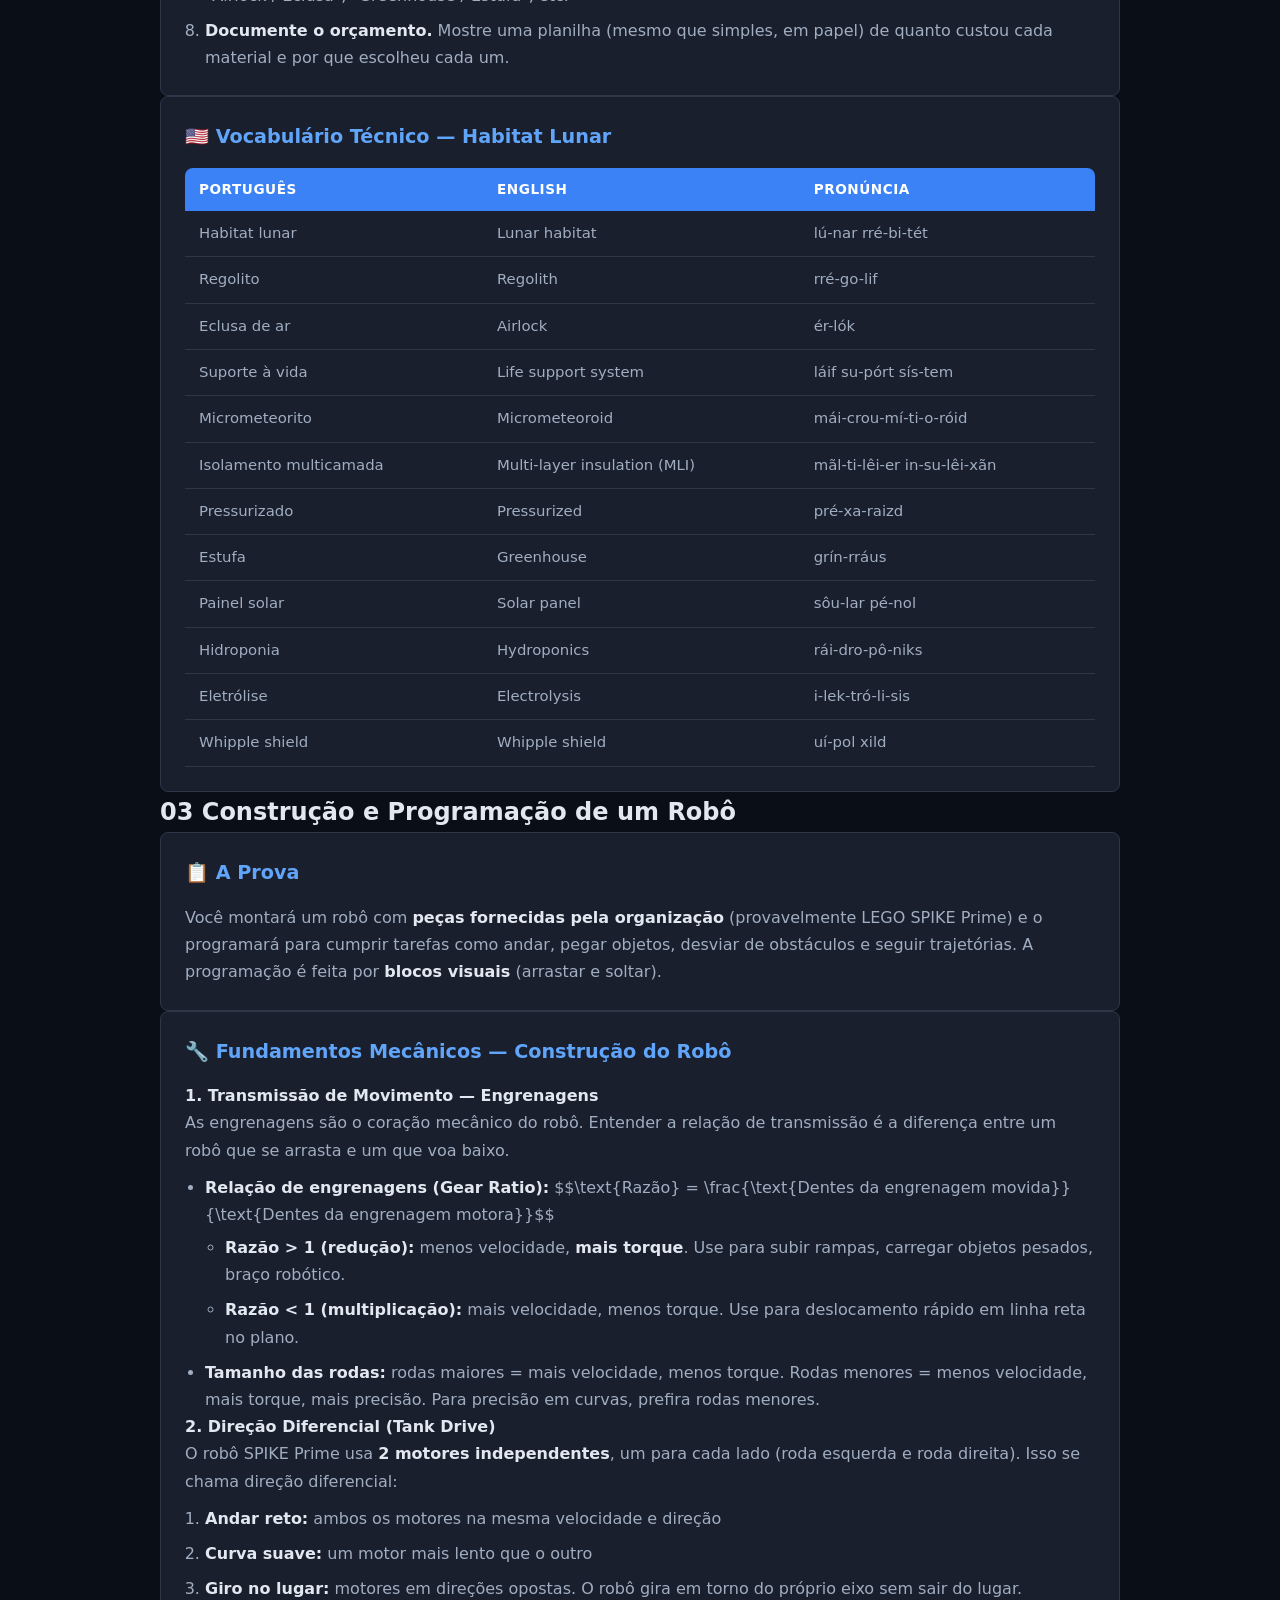
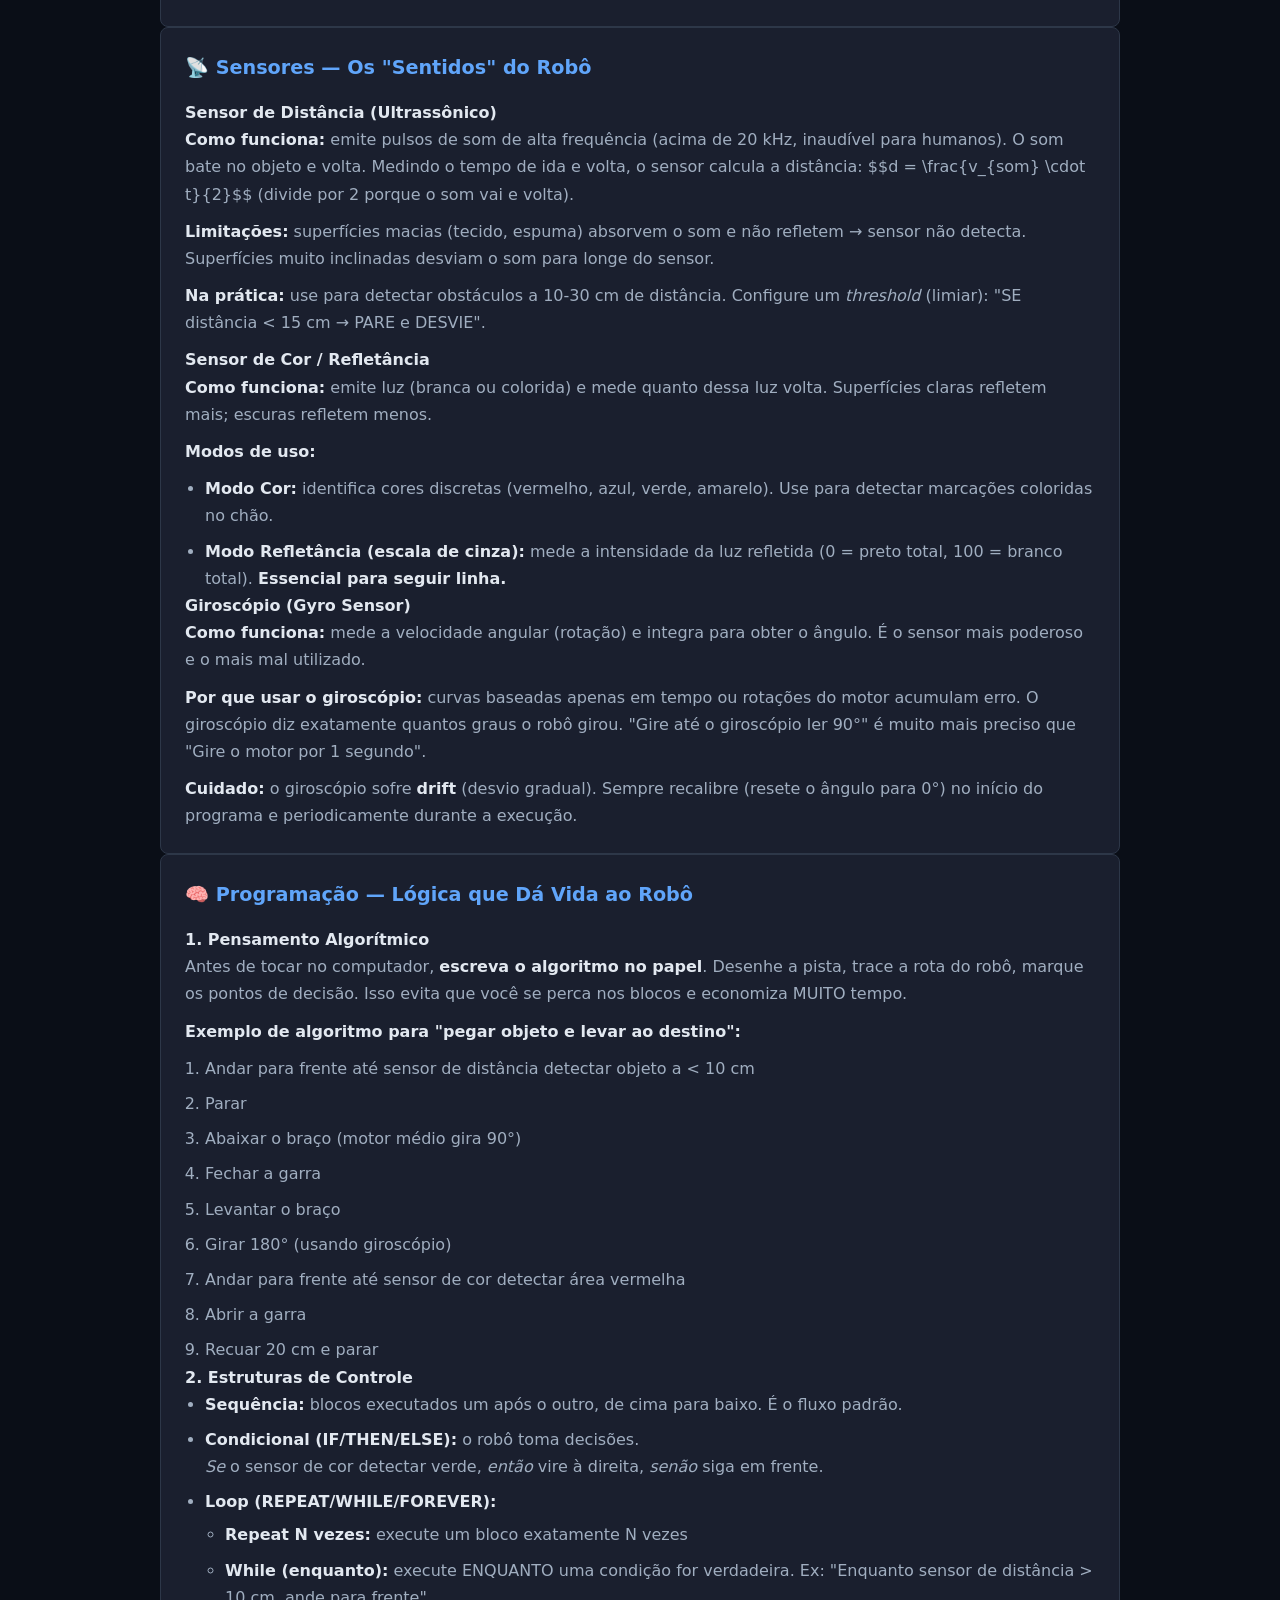
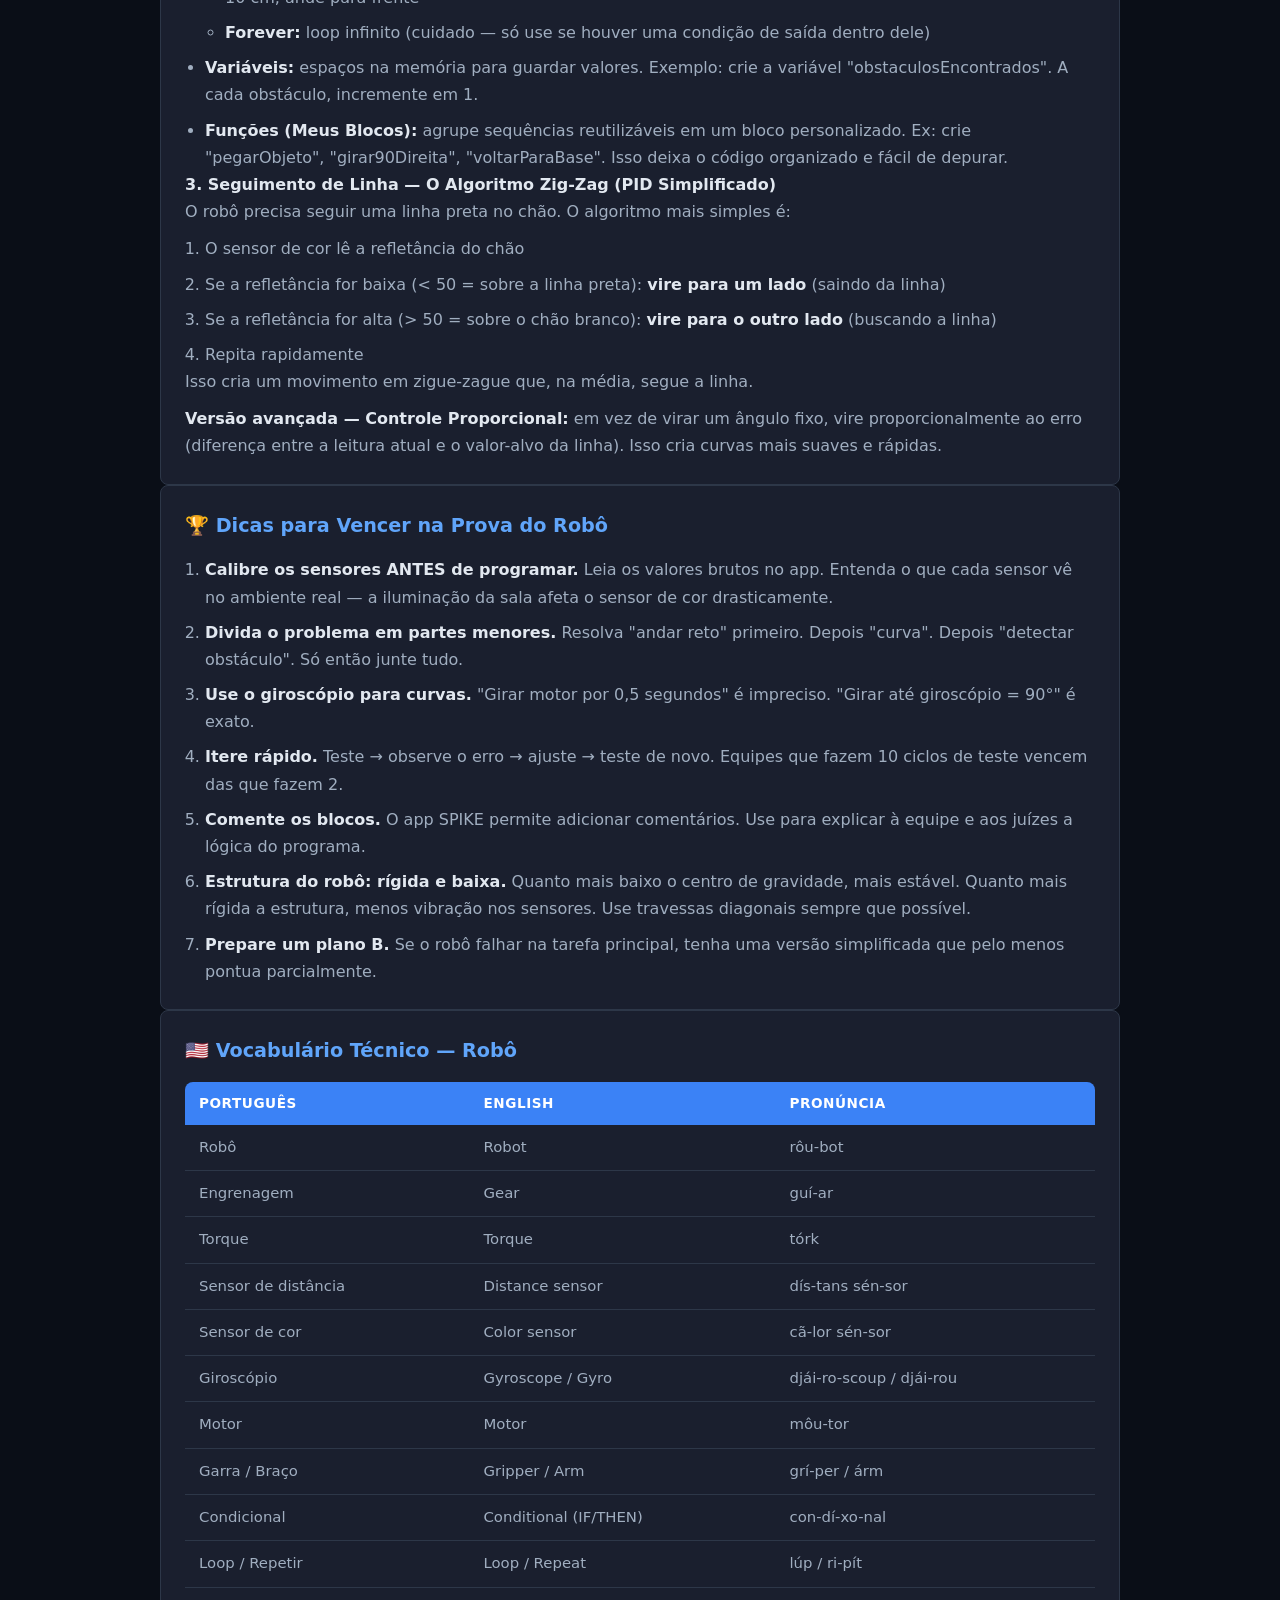
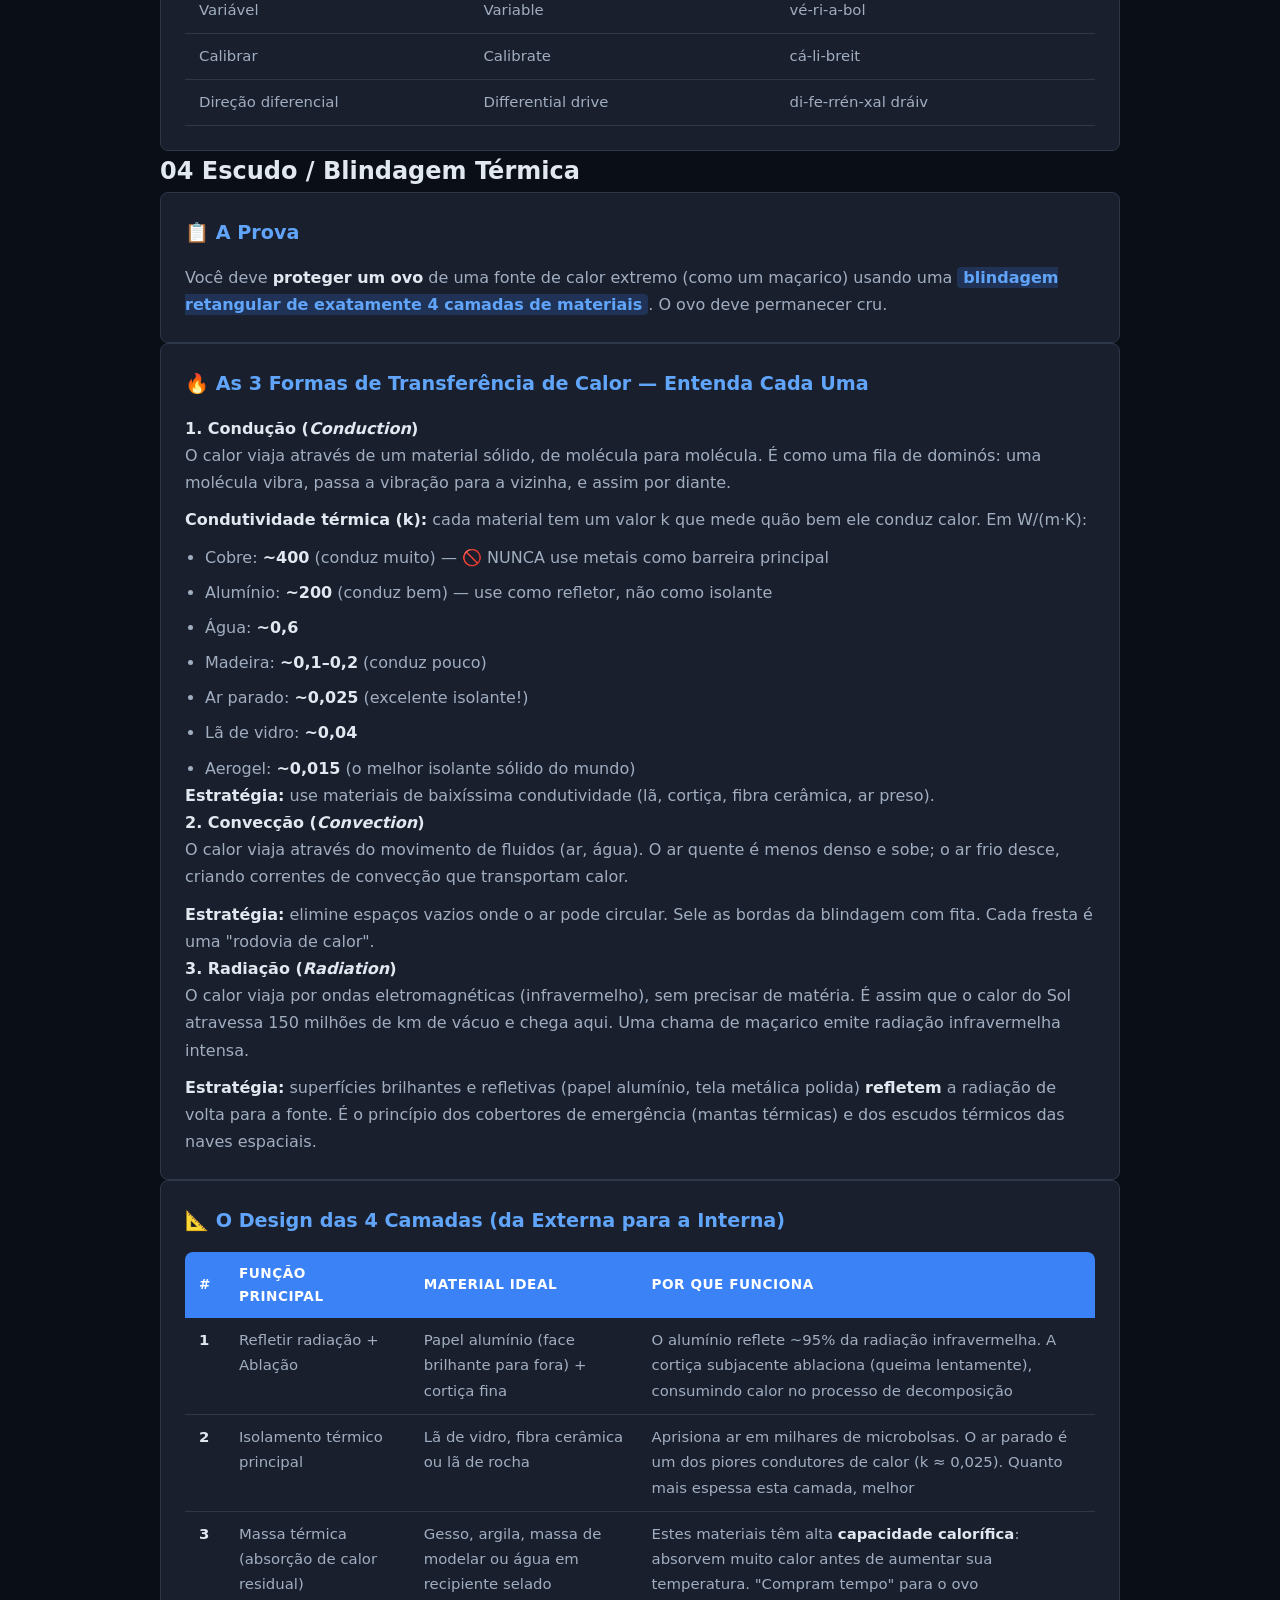
==== commit 947cd441: "Update index.html" ====
--- a/index.html
+++ b/index.html
@@ -3,16 +3,17 @@
 <head>
     <meta charset="UTF-8">
     <meta name="viewport" content="width=device-width, initial-scale=1.0">
-    <title>Preparações: NASA — Space Young Leaders</title>
+    <title>Preparações: NASA — Guia Space Young Leaders</title>
     <link rel="stylesheet" href="style.css">
 </head>
 <body>
 
     <!-- ═══════════════ HEADER ═══════════════ -->
     <header class="header">
-        <div class="header-glow"></div>
+        <div class="header-bg"></div>
         <h1>🚀 Preparações: NASA</h1>
-        <p class="subtitle">Guia Completo para o <strong>Space Young Leaders</strong> — Space Center Houston</p>
+        <p class="subtitle">Guia de Estudos — <strong>Space Young Leaders</strong> — Space Center Houston</p>
+        <p class="header-hint">Pressione <kbd>/</kbd> para buscar uma prova</p>
     </header>
 
     <!-- ═══════════════ SEARCH ═══════════════ -->
@@ -22,7 +23,7 @@
                 type="text"
                 id="searchInput"
                 class="search-input"
-                placeholder="Pesquisar temas, termos em inglês, dicas..."
+                placeholder="Pesquisar prova... (ex: foguete, criogenia, robô, nutrição)"
                 autocomplete="off"
             >
             <span class="search-icon">🔍</span>
@@ -30,854 +31,1287 @@
         <div id="searchResults" class="search-results hidden"></div>
     </div>
 
-    <!-- ═══════════════ MAIN CONTENT ═══════════════ -->
     <main class="main-content">
 
-        <!-- ═══ TEMA 1: FOGUETE ═══ -->
-        <section id="tema-foguete" class="theme-section">
-            <h2>
-                <span class="theme-number">01</span>
-                Construção de Foguete
-            </h2>
-
-            <div class="section-grid">
-                <!-- Contexto -->
-                <div class="card">
-                    <h3>📋 Contexto do Desafio</h3>
+        <!-- ═══════════════════════════════════════ -->
+        <!--  PROVA 1: CONSTRUÇÃO DE FOGUETE        -->
+        <!-- ═══════════════════════════════════════ -->
+        <section id="prova-foguete" class="prova-section">
+            <h2><span class="prova-number">01</span> Construção de Foguete</h2>
+
+            <!-- VISÃO GERAL DA PROVA -->
+            <div class="card card-overview">
+                <h3>📋 A Prova</h3>
+                <p>
+                    Você e sua equipe construirão um foguete <strong>presencialmente</strong> no Space Center Houston.
+                    Receberão um <span class="highlight">orçamento limitado em dinheiro fictício</span> para comprar materiais.
+                    O tipo de foguete (1 ou 2 estágios) será definido <strong>no dia da prova</strong>.
+                    Vence quem construir o foguete que alcançar a <strong>maior altitude</strong> e retornar
+                    <strong>mais próximo do ponto de lançamento</strong>.
+                </p>
+                <p><strong>O que está sendo avaliado:</strong> compreensão de física, planejamento de orçamento,
+                execução prática, trabalho em equipe e criatividade.</p>
+            </div>
+
+            <!-- FUNDAMENTOS COMPLETOS -->
+            <div class="card">
+                <h3>🧪 Fundamentos da Propulsão — Do Básico ao Avançado</h3>
+
+                <h4>1. As Leis de Newton Aplicadas ao Foguete</h4>
+                <p>
+                    Um foguete é a aplicação mais pura das 3 leis de Newton. Vamos entendê-las uma por uma:
+                </p>
+                <ul>
+                    <li>
+                        <strong>1ª Lei — Inércia:</strong> "Um corpo em repouso tende a permanecer em repouso;
+                        um corpo em movimento tende a permanecer em movimento retilíneo uniforme, a menos que
+                        uma força externa atue sobre ele."<br>
+                        <em>No foguete:</em> Na plataforma de lançamento, o foguete está parado. Ele só sobe
+                        porque a <strong>força de empuxo</strong> vence a inércia. No ar, ele continuaria subindo
+                        para sempre se não houvesse gravidade e arrasto agindo contra ele.
+                    </li>
+                    <li>
+                        <strong>2ª Lei — Força = Massa × Aceleração (F = m·a):</strong><br>
+                        <em>No foguete:</em> A força resultante para cima é o empuxo menos o peso e o arrasto.
+                        $$F_{resultante} = F_{empuxo} - P - D$$
+                        Quanto mais massa o foguete tem, menos aceleração para um mesmo empuxo. Por isso foguetes
+                        leves sobem mais rápido — mas precisam de massa estratégica para estabilidade.
+                    </li>
+                    <li>
+                        <strong>3ª Lei — Ação e Reação:</strong> "Para toda ação, há uma reação de igual intensidade,
+                        mesma direção e sentido oposto."<br>
+                        <em>No foguete:</em> A água (ou gás) é expelida para <strong>baixo</strong> com força F.
+                        O foguete recebe uma força igual para <strong>cima</strong>. É exatamente assim que
+                        foguetes reais funcionam no vácuo — não "empurram o ar", ejetam massa.
+                    </li>
+                </ul>
+
+                <h4>2. Impulso e Curva de Empuxo</h4>
+                <p>
+                    O <strong>impulso total</strong> ($$I$$) é a área sob a curva de empuxo ao longo do tempo:
+                    $$I = \int_{0}^{t} F(t)\, dt$$
+                </p>
+                <p>
+                    Em um foguete de água (garrafa PET pressurizada), a curva de empuxo tem 3 fases:
+                </p>
+                <ol>
+                    <li><strong>Fase 1 — Spike inicial:</strong> Ao liberar a trava, a água é expelida com
+                    velocidade máxima. O empuxo é altíssimo por frações de segundo. É o "chute" inicial.</li>
+                    <li><strong>Fase 2 — Queda gradual:</strong> A pressão interna cai, a vazão de água
+                    diminui e o empuxo cai suavemente.</li>
+                    <li><strong>Fase 3 — Sopro final:</strong> Quando a água acaba, o ar comprimido restante
+                    sai de uma vez, gerando um último empurrão (bem mais fraco).</li>
+                </ol>
+                <p>
+                    <strong>Otimização:</strong> A proporção ideal de água no foguete é cerca de
+                    <strong>1/3 do volume da garrafa</strong>. Menos água = menos massa ejetada (menos impulso).
+                    Mais água = menos espaço para ar comprimido (menos pressão). O ponto ótimo está no equilíbrio.
+                </p>
+
+                <h4>3. A Equação do Foguete de Tsiolkovsky</h4>
+                <p>
+                    Esta é a equação fundamental da astronáutica. Ela relaciona a variação de velocidade
+                    ($$\Delta v$$) com a massa inicial ($$m_0$$), massa final ($$m_f$$) e a velocidade
+                    de exaustão dos gases ($$v_e$$):
+                    $$\Delta v = v_e \cdot \ln\left(\frac{m_0}{m_f}\right)$$
+                </p>
+                <p>
+                    <strong>Traduzindo:</strong> para ir mais longe (maior $$\Delta v$$), você precisa de:
+                </p>
+                <ul>
+                    <li>Ejetar massa na <strong>maior velocidade possível</strong> ($$v_e$$ alta)</li>
+                    <li>Ter a <strong>maior proporção possível</strong> entre massa inicial e final
+                    ($$\frac{m_0}{m_f}$$ grande), ou seja, carregar muito propelente e pouca estrutura</li>
+                </ul>
+                <p>
+                    O logaritmo natural ($$\ln$$) mostra que há <strong>retornos decrescentes</strong>:
+                    dobrar o propelente não dobra a velocidade final. É por isso que foguetes reais usam
+                    múltiplos estágios — descartam a massa estrutural que já não serve.
+                </p>
+
+                <h4>4. Estabilidade Aerodinâmica — O Coração do Voo Reto</h4>
+                <p>
+                    Este é o conceito mais importante para vencer a prova. Um foguete instável voa
+                    em zigue-zague, desperdiça energia e cai longe do ponto de origem.
+                </p>
+                <p>
+                    <strong>Centro de Gravidade (CG):</strong> é o ponto onde toda a massa do foguete
+                    se concentra para efeitos de equilíbrio. Se você equilibrar o foguete na ponta do
+                    dedo, o CG está exatamente onde seu dedo toca.
+                </p>
+                <p>
+                    <strong>Centro de Pressão (CP):</strong> é o ponto onde a força resultante do ar
+                    (arrasto + sustentação lateral) atua. Pense no CP como o "ponto de empurrão" do vento.
+                </p>
+                <p>
+                    <strong>A regra de ouro da estabilidade:</strong> o CG deve estar <strong>acima</strong>
+                    do CP. A distância entre eles é chamada de <strong>margem de estabilidade</strong>.
+                    Quanto maior essa margem, mais estável (mas potencialmente "duro demais" para manobrar).
+                </p>
+                <p>
+                    <strong>Recomendação prática:</strong> a margem de estabilidade ideal é de
+                    <strong>1 a 2 calibres</strong> (um calibre = diâmetro do corpo do foguete).
+                    Para uma garrafa PET de 2L (≈10 cm de diâmetro), o CG deve estar 10 a 20 cm
+                    acima do CP.
+                </p>
+
+                <h5>Como encontrar o CP na prática (método do recorte de papelão):</h5>
+                <ol>
+                    <li>Desenhe a silhueta lateral do foguete em um papelão</li>
+                    <li>Recorte exatamente o contorno</li>
+                    <li>Equilibre esse recorte na ponta de uma régua — o ponto de equilíbrio é o CP</li>
+                </ol>
+
+                <h5>Como encontrar o CG na prática:</h5>
+                <ol>
+                    <li>Monte o foguete completamente (com paraquedas, peso no nariz, tudo)</li>
+                    <li>Amarre um barbante ao redor do corpo e vá deslizando até o foguete ficar
+                    perfeitamente horizontal quando suspenso — esse ponto é o CG</li>
+                </ol>
+            </div>
+
+            <!-- AERODINÂMICA AVANÇADA -->
+            <div class="card">
+                <h3>💨 Aerodinâmica do Foguete — Indo Além do Básico</h3>
+
+                <h4>Aletas: formato, quantidade e posição</h4>
+                <ul>
+                    <li>
+                        <strong>Quantidade ideal:</strong> 3 ou 4 aletas.
+                        <ul>
+                            <li><strong>3 aletas:</strong> menos arrasto (menos área frontal), mais leve.
+                            Mas 1/3 menos área de estabilização.</li>
+                            <li><strong>4 aletas:</strong> mais estável, mais arrasto, mais pesado.
+                            Simetria em 90° facilita o alinhamento.</li>
+                        </ul>
+                    </li>
+                    <li>
+                        <strong>Formato:</strong>
+                        <ul>
+                            <li><strong>Retangular:</strong> fácil de fazer. Gera arrasto considerável.</li>
+                            <li><strong>Trapezoidal:</strong> redução gradual em direção à ponta.
+                            Bom equilíbrio entre estabilidade e arrasto.</li>
+                            <li><strong>Elíptica (Clipped Delta):</strong> a mais aerodinâmica.
+                            Usada no Saturn V. Mais difícil de cortar à mão.</li>
+                        </ul>
+                    </li>
+                    <li>
+                        <strong>Posição:</strong> <strong>sempre na base</strong> do foguete.
+                        Aletas na base empurram o CP para baixo (aumentam a margem de estabilidade).
+                        Aletas no meio ou no topo são desastrosas.
+                    </li>
+                    <li>
+                        <strong>Tamanho:</strong> a área total das aletas deve ser cerca de
+                        <strong>10% a 15%</strong> da área lateral do corpo do foguete.
+                        Aletas muito pequenas não estabilizam; muito grandes geram arrasto excessivo.
+                    </li>
+                </ul>
+
+                <h4>Cone do Nariz (Nose Cone)</h4>
+                <ul>
+                    <li><strong>Ogival (arco de círculo):</strong> o formato mais aerodinâmico para
+                    velocidades subsônicas como as do foguete de garrafa. A ponta arredondada reduz
+                    o arrasto de pressão.</li>
+                    <li><strong>Cônico (reto):</strong> fácil de fazer, mas cria uma onda de choque
+                    e turbulência na ponta. Arrasto maior.</li>
+                    <li><strong>Parabólico (como ogiva de bala):</strong> melhor para velocidades
+                    supersônicas — não é o nosso caso, mas impressiona os juízes.</li>
+                </ul>
+
+                <h4>Arrasto (Drag) — O Ladrão de Altitude</h4>
+                <p>A força de arrasto é dada por:</p>
+                <p>$$D = \frac{1}{2} \cdot \rho \cdot v^2 \cdot C_d \cdot A$$</p>
+                <ul>
+                    <li>$$\rho$$ = densidade do ar (≈ 1,2 kg/m³ ao nível do mar)</li>
+                    <li>$$v$$ = velocidade do foguete</li>
+                    <li>$$C_d$$ = coeficiente de arrasto (depende do formato)</li>
+                    <li>$$A$$ = área da seção transversal (quanto mais "grosso", mais arrasto)</li>
+                </ul>
+                <p>
+                    O arrasto cresce com o <strong>quadrado da velocidade</strong>. Isso significa que
+                    se seu foguete for 2× mais rápido, o arrasto será 4× maior. Por isso o design
+                    aerodinâmico é tão importante. <strong>Use a garrafa mais lisa que encontrar.</strong>
+                    Garrafas com ondulações e nervuras aumentam dramaticamente o $$C_d$$.
+                </p>
+            </div>
+
+            <!-- SISTEMA DE RECUPERAÇÃO -->
+            <div class="card">
+                <h3>🪂 Sistema de Recuperação — Paraquedas e Precisão de Pouso</h3>
+
+                <p>
+                    Metade da vitória está em <strong>voltar perto do ponto de origem</strong>.
+                    Um foguete que sobe 100 metros e cai a 5 metros do lançador vence um que sobe
+                    120 metros e cai a 30 metros.
+                </p>
+
+                <h4>Dimensionamento do paraquedas</h4>
+                <p>A velocidade de descida com paraquedas é dada por:</p>
+                <p>$$v_{descida} = \sqrt{\frac{2mg}{\rho \cdot C_d \cdot A_{paraquedas}}}$$</p>
+                <p>Onde $$A_{paraquedas}$$ é a área do paraquedas aberto. Para uma descida suave
+                (≈ 4-5 m/s), você precisa de uma área de paraquedas generosa.</p>
+
+                <h4>Construção prática do paraquedas:</h4>
+                <ol>
+                    <li><strong>Material:</strong> saco plástico de lixo (quanto mais leve, melhor)
+                    ou tecido de nylon de guarda-chuva</li>
+                    <li><strong>Formato:</strong> circular ou octogonal. O circular é mais eficiente,
+                    o octogonal é mais fácil de cortar</li>
+                    <li><strong>Tamanho:</strong> para um foguete de garrafa PET (≈150g a 300g),
+                    um paraquedas de <strong>50 a 70 cm de diâmetro</strong> é adequado</li>
+                    <li><strong>Linhas de suspensão:</strong> 6 a 8 fios de barbante leve,
+                    cada um com <strong>1,5× o diâmetro</strong> do paraquedas de comprimento</li>
+                    <li><strong>Ponto de fixação:</strong> amarre todas as linhas no CG do foguete
+                    (ou ligeiramente acima), nunca no topo — isso faz o foguete descer
+                    de lado e reduz o arrasto</li>
+                </ol>
+
+                <h4>Dobragem do paraquedas — Crítico!</h4>
+                <ol>
+                    <li>Estique o paraquedas no chão (formato circular aberto)</li>
+                    <li>Dobre ao meio, depois em quartos, depois em oitavos (como uma pizza)</li>
+                    <li>Enrole as linhas de suspensão em zigue-zague (sanfona) sobre o paraquedas dobrado</li>
+                    <li>Enrole o conjunto firmemente, mas sem apertar demais (precisa abrir fácil)</li>
+                    <li>O paraquedas dobrado deve caber dentro do corpo do foguete, acima do nível
+                    de água, com folga para se soltar quando o foguete virar no apogeu</li>
+                </ol>
+
+                <h4>Sistema de ejeção:</h4>
+                <p>
+                    Em foguetes de garrafa PET, o método mais comum é o <strong>paraquedas passivo</strong>:
+                    o paraquedas fica solto dentro do corpo do foguete. No apogeu, o foguete para e começa
+                    a tombar de lado. A inércia faz o paraquedas "cair para fora" da boca da garrafa,
+                    que agora está apontando para baixo. O ar entra e infla o paraquedas.
+                </p>
+                <p>
+                    <strong>Segredo:</strong> o cone do nariz NÃO deve ser colado. Ele deve se soltar
+                    facilmente no apogeu para liberar o paraquedas. Use fita adesiva com pouca força
+                    de fixação ou um encaixe por atrito.
+                </p>
+            </div>
+
+            <!-- ORÇAMENTO E ESTRATÉGIA -->
+            <div class="card">
+                <h3>💰 Estratégia de Orçamento e Compra de Materiais</h3>
+
+                <table class="info-table">
+                    <thead>
+                        <tr><th>Material</th><th>Prioridade</th><th>Por quê</th><th>Dica de compra</th></tr>
+                    </thead>
+                    <tbody>
+                        <tr>
+                            <td>Garrafa PET lisa (2L)</td>
+                            <td>🔴 Essencial</td>
+                            <td>É o corpo do foguete. Sem ela, não há foguete</td>
+                            <td>Prefira garrafas de água mineral — são as mais lisas. Evite garrafas de refrigerante com nervuras</td>
+                        </tr>
+                        <tr>
+                            <td>Fita adesiva prateada</td>
+                            <td>🔴 Essencial</td>
+                            <td>Veda, fixa aletas e cone, resiste à água</td>
+                            <td>A silver tape (fita de alumínio) é superior à fita crepe ou durex</td>
+                        </tr>
+                        <tr>
+                            <td>Papelão / Foam board para aletas</td>
+                            <td>🔴 Essencial</td>
+                            <td>Sem aletas, o foguete é instável</td>
+                            <td>Foam board é mais leve e não amolece com água. Se usar papelão, impermeabilize com fita</td>
+                        </tr>
+                        <tr>
+                            <td>Argila / Massa de modelar</td>
+                            <td>🟡 Muito importante</td>
+                            <td>Adiciona peso no nariz para estabilidade (CG para cima)</td>
+                            <td>Não exagere! 50-80g de argila são suficientes. Muito peso reduz altitude</td>
+                        </tr>
+                        <tr>
+                            <td>Material do paraquedas + barbante</td>
+                            <td>🟡 Muito importante</td>
+                            <td>Garante a precisão do pouso</td>
+                            <td>Saco plástico de lixo preto é barato e funciona bem. Barbante de pipa é ideal</td>
+                        </tr>
+                        <tr>
+                            <td>Papel cartão para cone</td>
+                            <td>🟢 Importante</td>
+                            <td>Aerodinâmica do nariz</td>
+                            <td>Faça um molde de setor circular. O raio do setor = altura desejada do cone</td>
+                        </tr>
+                        <tr>
+                            <td>Grampos, clipes, elásticos</td>
+                            <td>🔵 Opcional</td>
+                            <td>Sistemas de liberação do paraquedas</td>
+                            <td>Elásticos podem ajudar a ejetar o paraquedas no apogeu</td>
+                        </tr>
+                        <tr>
+                            <td>Tinta spray / adesivos</td>
+                            <td>⚪ Cosmético</td>
+                            <td>Estética e identificação da equipe</td>
+                            <td>Use o mínimo possível — tinta adiciona peso</td>
+                        </tr>
+                    </tbody>
+                </table>
+
+                <p><strong>Dica de ouro:</strong> antes de comprar, faça um esboço do foguete e liste
+                todos os materiais com seus custos. Deixe <strong>10-15% do orçamento como reserva</strong>
+                para imprevistos. Muitas equipes perdem porque gastam tudo em um material caro e
+                depois não têm dinheiro para consertar algo que quebrou.</p>
+            </div>
+
+            <!-- 2 ESTÁGIOS -->
+            <div class="card">
+                <h3>⚡ Foguete de 2 Estágios — Se For Permitido</h3>
+
+                <p>
+                    Se no dia da prova anunciarem que o foguete pode ter 2 estágios,
+                    você precisa entender a física e a engenharia por trás disso.
+                </p>
+
+                <h4>Por que 2 estágios vão mais alto?</h4>
+                <p>
+                    A equação de Tsiolkovsky nos mostra o problema: a massa final ($$m_f$$)
+                    inclui a estrutura dos tanques e motores. Quando o combustível do 1º estágio acaba,
+                    o tanque vazio e o motor são <strong>peso morto</strong>. Ao descartá-los,
+                    o 2º estágio começa com uma massa muito menor e o mesmo combustível restante
+                    proporciona um $$\Delta v$$ muito maior.
+                </p>
+
+                <h4>Mecanismos de separação (staging):</h4>
+                <ol>
+                    <li>
+                        <strong>Separação por arrasto diferencial:</strong> O 1º estágio (mais pesado,
+                        com aletas maiores) desacelera mais rápido que o 2º estágio (mais leve).
+                        A diferença de arrasto naturalmente os separa.
+                    </li>
+                    <li>
+                        <strong>Separação por pressão residual:</strong> Quando a água do 1º estágio
+                        acaba, a pressão de ar residual empurra o 2º estágio para cima. Requer um
+                        encaixe justo (mas não colado) entre os estágios.
+                    </li>
+                </ol>
+
+                <p>
+                    <strong>Atenção:</strong> o 2º estágio também precisa de aletas próprias
+                    (ou um sistema de estabilização), senão ele voará descontrolado após a separação.
+                    E lembre-se: 2 estágios = 2 paraquedas (um para cada), a menos que as regras
+                    digam o contrário.
+                </p>
+            </div>
+
+            <!-- DICAS FINAIS FOGUETE -->
+            <div class="card card-tips">
+                <h3>🏆 Resumo de Dicas para Vencer</h3>
+                <ol>
+                    <li><strong>Priorize estabilidade sobre altitude bruta.</strong> Um foguete que voa
+                    reto e cai perto ganha de um que voa mais alto mas cai longe.</li>
+                    <li><strong>Teste o CG antes de cada voo.</strong> O equilíbrio a 1/3 do nariz
+                    é o ponto ideal.</li>
+                    <li><strong>Encontre o CP com o método do recorte.</strong> Confirme que o CG
+                    está pelo menos 10 cm acima do CP.</li>
+                    <li><strong>Vedação é tudo.</strong> Qualquer vazamento de pressão reduz o empuxo.</li>
+                    <li><strong>Paraquedas bem dobrado e cone soltável.</strong> Este é o maior ponto
+                    de falha em competições.</li>
+                    <li><strong>Não improvise no dia.</strong> Teste tudo antes. Leve materiais extras.</li>
+                </ol>
+            </div>
+
+            <!-- INGLÊS FOGUETE -->
+            <div class="card card-english">
+                <h3>🇺🇸 Vocabulário Técnico — Foguete</h3>
+                <table class="english-table">
+                    <thead><tr><th>Português</th><th>English</th><th>Pronúncia</th></tr></thead>
+                    <tbody>
+                        <tr><td>Foguete</td><td>Rocket</td><td>ró-ket</td></tr>
+                        <tr><td>Estágio</td><td>Stage</td><td>stêidj</td></tr>
+                        <tr><td>Impulso / Empuxo</td><td>Thrust</td><td>trãst</td></tr>
+                        <tr><td>Arrasto</td><td>Drag</td><td>drég</td></tr>
+                        <tr><td>Aleta</td><td>Fin</td><td>fín</td></tr>
+                        <tr><td>Paraquedas</td><td>Parachute</td><td>pé-ra-xut</td></tr>
+                        <tr><td>Cone do nariz</td><td>Nose cone</td><td>nôuz côun</td></tr>
+                        <tr><td>Apogeu</td><td>Apogee</td><td>á-po-dji</td></tr>
+                        <tr><td>Centro de gravidade</td><td>Center of gravity (CG)</td><td>sén-ter óv gré-vi-ti</td></tr>
+                        <tr><td>Centro de pressão</td><td>Center of pressure (CP)</td><td>sén-ter óv pré-xar</td></tr>
+                        <tr><td>Margem de estabilidade</td><td>Stability margin</td><td>sta-bí-li-ti már-djin</td></tr>
+                        <tr><td>Orçamento</td><td>Budget</td><td>bã-djet</td></tr>
+                        <tr><td>Velocidade de exaustão</td><td>Exhaust velocity</td><td>eg-zóst ve-ló-si-ti</td></tr>
+                        <tr><td>Propelente</td><td>Propellant</td><td>pro-pé-lant</td></tr>
+                    </tbody>
+                </table>
+            </div>
+        </section>
+
+        <!-- ═══════════════════════════════════════ -->
+        <!--  PROVA 2: HABITAT LUNAR                -->
+        <!-- ═══════════════════════════════════════ -->
+        <section id="prova-habitat" class="prova-section">
+            <h2><span class="prova-number">02</span> Construção de um Habitat Lunar</h2>
+
+            <div class="card card-overview">
+                <h3>📋 A Prova</h3>
+                <p>
+                    Você criará um <strong>esboço conceitual no papel</strong> com sua ideia de habitat lunar
+                    e depois construirá uma <strong>maquete física</strong> utilizando materiais comprados
+                    com o <span class="highlight">sistema de orçamento</span>. O habitat deve ser funcional
+                    e proteger astronautas do ambiente lunar.
+                </p>
+            </div>
+
+            <!-- AMBIENTE LUNAR -->
+            <div class="card">
+                <h3>🌑 Por Que a Lua é Tão Hostil?</h3>
+                <div class="threat-grid">
+                    <div class="threat-item">
+                        <strong>☢️ Radiação</strong>
+                        <p>Sem campo magnético e sem atmosfera, a superfície lunar recebe radiação cósmica
+                        galáctica e partículas solares diretamente. Um astronauta sem proteção receberia
+                        uma dose letal em poucas horas. A solução é cobrir o habitat com
+                        <strong>2 a 3 metros de regolito lunar</strong> (o solo da Lua).</p>
+                    </div>
+                    <div class="threat-item">
+                        <strong>🌡️ Temperatura Extrema</strong>
+                        <p>De dia: <strong>+127°C</strong>. De noite: <strong>-173°C</strong>.
+                        Uma variação de 300°C em um único ciclo. O habitat precisa de isolamento
+                        multicamada (MLI — Multi-Layer Insulation) e controle térmico ativo.</p>
+                    </div>
+                    <div class="threat-item">
+                        <strong>☄️ Micrometeoritos</strong>
+                        <p>Partículas do tamanho de grãos de areia viajando a até 72 km/s.
+                        O impacto de um único micrometeorito pode perfurar a parede do habitat.
+                        A defesa é o <em>Whipple shield</em>: uma placa externa fina que estilhaça
+                        o meteoro, e uma segunda placa que absorve os fragmentos.</p>
+                    </div>
+                    <div class="threat-item">
+                        <strong>🪨 Poeira Lunar (Regolito)</strong>
+                        <p>É abrasiva como lixa, eletrostaticamente carregada (gruda em tudo),
+                        e contém partículas finíssimas que danificam pulmões e equipamentos.
+                        O habitat precisa de um <strong>airlock com sistema de limpeza</strong>
+                        — escovação, sucção a vácuo e/ou campos eletrostáticos.</p>
+                    </div>
+                </div>
+            </div>
+
+            <!-- ÁREAS DO HABITAT -->
+            <div class="card">
+                <h3>🏠 As 9 Áreas Essenciais do Habitat</h3>
+
+                <div class="area-detail">
+                    <h4>1. Dormitório (<em>Sleeping Quarters</em>)</h4>
                     <p>
-                        Você construirá um foguete <strong>presencialmente</strong> durante o programa. A equipe recebe um
-                        <span class="highlight">orçamento limitado</span> (dinheiro fictício) para comprar materiais.
-                        Não está definido se o foguete será de <strong>1 ou 2 estágios</strong> — isso será comunicado
-                        no dia. Vence a equipe que construir o foguete mais <strong>alto</strong> e que retornar
-                        mais <strong>próximo do ponto de origem</strong> (precisão de pouso).
+                        <strong>Função:</strong> Descanso e privacidade para 4 a 6 astronautas.
+                        Em 1/6 G, o corpo não sente "deitado" como na Terra. Camas verticais
+                        (como armários) com sacos de dormir presos à parede funcionam perfeitamente.
+                        <strong>Na maquete:</strong> use caixinhas de fósforo ou pedaços de
+                        espuma pintados como beliches. Coloque cortinas de tecido fino (papel seda)
+                        para simular privacidade.
+                        <strong>Essencial:</strong> isolamento acústico (espuma nas paredes do
+                        dormitório) porque equipamentos fazem barulho 24h.
                     </p>
                 </div>
 
-                <!-- Fundamentos -->
-                <div class="card">
-                    <h3>🧪 Fundamentos da Propulsão</h3>
-                    <ul>
-                        <li>
-                            <strong>3ª Lei de Newton (Ação e Reação)</strong>: o foguete sobe porque os gases da
-                            combustão são expelidos para baixo com força, gerando uma força igual e oposta para cima.
-                        </li>
-                        <li>
-                            <strong>Impulso (<em>Thrust</em>)</strong>: a força que empurra o foguete. Depende da
-                            quantidade de propelente queimado por segundo e da velocidade de exaustão dos gases.
-                        </li>
-                        <li>
-                            <strong>Centro de Pressão (CP) vs Centro de Gravidade (CG)</strong>:
-                            <ul>
-                                <li><strong>CG</strong> deve ficar <em>acima</em> do <strong>CP</strong> para
-                                estabilidade em voo</li>
-                                <li>Se o CP estiver acima do CG, o foguete tomba e voa descontrolado</li>
-                            </ul>
-                        </li>
-                        <li>
-                            <strong>Arrasto (<em>Drag</em>)</strong>: resistência do ar. Um foguete aerodinâmico
-                            sofre menos arrasto e sobe mais alto.
-                        </li>
-                        <li>
-                            <strong>Estabilidade passiva</strong>: obtida com <strong>aletas</strong> na base
-                            do foguete, que deslocam o CP para baixo.
-                        </li>
-                    </ul>
-                </div>
-
-                <!-- Materiais -->
-                <div class="card">
-                    <h3>🛒 Sistema de Orçamento &amp; Materiais</h3>
-                    <p>Você terá uma quantia fixa de dinheiro fictício. Cada material tem um custo. Planeje antes de comprar!</p>
-                    <table class="materials-table">
-                        <thead>
-                            <tr>
-                                <th>Material</th>
-                                <th>Função</th>
-                                <th>Dica</th>
-                            </tr>
-                        </thead>
-                        <tbody>
-                            <tr>
-                                <td>Garrafa PET (1,5L ou 2L)</td>
-                                <td>Fuselagem / corpo do foguete</td>
-                                <td>Quanto mais lisa, menos arrasto. Prefira as cilíndricas sem ondulações</td>
-                            </tr>
-                            <tr>
-                                <td>Papelão / Pluma (Foam board)</td>
-                                <td>Aletas</td>
-                                <td>Papelão revestido com fita resiste melhor à água e ao impacto</td>
-                            </tr>
-                            <tr>
-                                <td>Fita adesiva (silver tape / duct tape)</td>
-                                <td>Fixação e vedação</td>
-                                <td>A fita prateada (silver tape) é mais resistente à água e calor</td>
-                            </tr>
-                            <tr>
-                                <td>Argila / Massa de modelar</td>
-                                <td>Peso no nariz (cone)</td>
-                                <td>Adiciona massa no topo para deslocar o CG para cima. Essencial para estabilidade!</td>
-                            </tr>
-                            <tr>
-                                <td>Paraquedas (plástico/sacola + fio)</td>
-                                <td>Sistema de recuperação</td>
-                                <td>Um paraquedas bem dobrado e que abre no apogeu garante retorno preciso</td>
-                            </tr>
-                            <tr>
-                                <td>Barbante / Fio de nylon</td>
-                                <td>Conexão do paraquedas</td>
-                                <td>Precisa ser leve mas resistente. Nylon é ideal</td>
-                            </tr>
-                            <tr>
-                                <td>Cone de nariz (papel cartão)</td>
-                                <td>Reduzir arrasto aerodinâmico</td>
-                                <td>Formato ogival (curvo) é mais aerodinâmico que cônico reto</td>
-                            </tr>
-                        </tbody>
-                    </table>
-                </div>
-
-                <!-- 2 Estágios -->
-                <div class="card">
-                    <h3>⚡ Foguete de 2 Estágios</h3>
-                    <p>Se o desafio permitir 2 estágios, há uma complexidade extra:</p>
-                    <ol>
-                        <li>
-                            <strong>Estágio 1 (inferior)</strong>: empurra o foguete na decolagem.
-                            Ao esgotar o combustível, se desacopla e cai.
-                        </li>
-                        <li>
-                            <strong>Estágio 2 (superior)</strong>: acende após a separação.
-                            Continua subindo até maior altitude.
-                        </li>
-                        <li>
-                            <strong>Mecanismo de separação</strong>: pode ser por pressão (o ar do 1º estágio
-                            empurra o 2º) ou por temporizador mecânico simples.
-                        </li>
-                    </ol>
+                <div class="area-detail">
+                    <h4>2. Cozinha / Refeitório (<em>Galley</em>)</h4>
                     <p>
-                        <strong>Vantagem</strong>: o foguete não carrega peso morto (estágio vazio).
-                        <strong>Desvantagem</strong>: mais complexo, mais pontos de falha, mais caro no orçamento.
+                        <strong>Função:</strong> Hidratação de alimentos, aquecimento, consumo e
+                        socialização. A falta de gravidade parcial significa que líquidos não
+                        "caem" naturalmente — use bombas e canudos selados.
+                        <strong>Na maquete:</strong> uma mesa central (retângulo de isopor) com
+                        ímãs ou velcro (pontinhos coloridos) para prender bandejas. Um "forno"
+                        feito de papel alumínio enrolado. Canudinhos simulando o sistema de
+                        hidratação. A mesa é o centro social da missão.
                     </p>
                 </div>
 
-                <!-- Dicas -->
-                <div class="card">
-                    <h3>🏆 Dicas para Vencer</h3>
-                    <ul>
-                        <li><strong>Teste o CG</strong>: o foguete deve se equilibrar no seu dedo a cerca de
-                        1/3 da distância do nariz até a base. Se equilibrar muito abaixo, adicione argila no nariz.</li>
-                        <li><strong>Aletas simétricas</strong>: use 3 ou 4 aletas idênticas e perfeitamente alinhadas.
-                        Aletas tortas fazem o foguete girar e perder altitude.</li>
-                        <li><strong>Paraquedas eficiente</strong>: quanto maior o paraquedas, mais lenta a descida
-                        e mais preciso o pouso. Mas cuidado com o peso extra.</li>
-                        <li><strong>Vede bem</strong>: qualquer vazamento de ar/pressão reduz o impulso total.
-                        Use fita generosamente nas junções.</li>
-                        <li><strong>Orçamento inteligente</strong>: não gaste tudo no material mais caro.
-                        Um foguete simples bem construído supera um complexo malfeito.</li>
-                    </ul>
-                </div>
-
-                <!-- Inglês -->
-                <div class="card english-card">
-                    <h3>🇺🇸 Termos em Inglês &amp; Pronúncia</h3>
-                    <table class="english-table">
-                        <thead>
-                            <tr><th>Português</th><th>English</th><th>Pronúncia Aproximada</th></tr>
-                        </thead>
-                        <tbody>
-                            <tr><td>Foguete</td><td>Rocket</td><td>ró-ket</td></tr>
-                            <tr><td>Estágio</td><td>Stage</td><td>stêidj</td></tr>
-                            <tr><td>Propulsão</td><td>Propulsion</td><td>pro-pãl-xãn</td></tr>
-                            <tr><td>Impulso</td><td>Thrust</td><td>trãst</td></tr>
-                            <tr><td>Arrasto</td><td>Drag</td><td>drég</td></tr>
-                            <tr><td>Aleta</td><td>Fin</td><td>fín</td></tr>
-                            <tr><td>Paraquedas</td><td>Parachute</td><td>pé-ra-xut</td></tr>
-                            <tr><td>Nariz / Cone</td><td>Nose cone</td><td>nôuz côun</td></tr>
-                            <tr><td>Apogeu</td><td>Apogee</td><td>á-po-dji</td></tr>
-                            <tr><td>Centro de gravidade</td><td>Center of gravity (CG)</td><td>sen-târ óv gré-vi-ti</td></tr>
-                            <tr><td>Centro de pressão</td><td>Center of pressure (CP)</td><td>sen-târ óv pré-xâr</td></tr>
-                            <tr><td>Orçamento</td><td>Budget</td><td>bã-djet</td></tr>
-                        </tbody>
-                    </table>
-                </div>
-            </div>
-        </section>
-
-        <!-- ═══ TEMA 2: HABITAT LUNAR ═══ -->
-        <section id="tema-habitat" class="theme-section">
-            <h2>
-                <span class="theme-number">02</span>
-                Construção de um Habitat Lunar
-            </h2>
-
-            <div class="section-grid">
-                <!-- Contexto -->
-                <div class="card">
-                    <h3>📋 Contexto do Desafio</h3>
+                <div class="area-detail">
+                    <h4>3. Laboratório Científico (<em>Science Lab</em>)</h4>
                     <p>
-                        Você criará um <strong>esboço no papel</strong> com a ideia original do habitat e,
-                        em seguida, construirá uma <strong>maquete física</strong> usando materiais
-                        disponíveis, adquiridos com o mesmo <span class="highlight">sistema de orçamento</span>.
-                        O habitat deve ser funcional, protegendo astronautas do ambiente lunar hostil.
+                        <strong>Função:</strong> Análise de amostras lunares, experimentos biológicos
+                        e químicos. Precisa de bancadas estáveis, iluminação precisa,
+                        armazenamento refrigerado (criogenia) para amostras.
+                        <strong>Na maquete:</strong> use palitos de sorvete como bancadas.
+                        Microtubos (canudinhos cortados) como frascos de amostra.
+                        LEDs azuis simulando luz de laboratório. Uma "luva de contenção"
+                        feita de balão transparente ou plástico filme.
                     </p>
                 </div>
 
-                <!-- Ambiente lunar -->
-                <div class="card">
-                    <h3>🌑 O Ambiente Lunar — Por que Precisamos de um Habitat?</h3>
-                    <table class="info-table">
-                        <thead>
-                            <tr><th>Ameaça</th><th>Detalhe</th><th>Solução no Habitat</th></tr>
-                        </thead>
-                        <tbody>
-                            <tr>
-                                <td><strong>Radiação cósmica e solar</strong></td>
-                                <td>Sem campo magnético e atmosfera, a Lua recebe radiação letal</td>
-                                <td>Paredes espessas; enterrar o habitat com regolito lunar</td>
-                            </tr>
-                            <tr>
-                                <td><strong>Micrometeoritos</strong></td>
-                                <td>Partículas minúsculas a velocidades absurdas (até 72 km/s)</td>
-                                <td>Camada externa de sacrifício (Whipple shield — dupla parede)</td>
-                            </tr>
-                            <tr>
-                                <td><strong>Temperaturas extremas</strong></td>
-                                <td>+127°C de dia a -173°C de noite (variação de 300°C!)</td>
-                                <td>Isolamento multicamada (MLI) e controle térmico ativo</td>
-                            </tr>
-                            <tr>
-                                <td><strong>Vácuo</strong></td>
-                                <td>Sem ar, sem pressão atmosférica</td>
-                                <td>Estrutura pressurizada e selada hermeticamente</td>
-                            </tr>
-                            <tr>
-                                <td><strong>Poeira lunar (regolito)</strong></td>
-                                <td>Abrasiva, eletrostática, gruda em tudo, danifica equipamentos</td>
-                                <td>Sistema de descontaminação na entrada (airlock com escovação)</td>
-                            </tr>
-                        </tbody>
-                    </table>
-                </div>
-
-                <!-- O que deve ter -->
-                <div class="card">
-                    <h3>🏠 O que Deve Ter no Habitat</h3>
-                    <ol>
-                        <li>
-                            <strong>Área de dormitório (<em>Sleeping quarters</em>)</strong>: camas compactas,
-                            preferencialmente verticais (na microgravidade parcial da Lua, 1/6 G, o corpo
-                            não sente "deitado" como na Terra). Isolamento acústico para ruído de equipamentos.
-                        </li>
-                        <li>
-                            <strong>Cozinha / Refeitório (<em>Galley</em>)</strong>: sistema de hidratação
-                            de alimentos, forno de convecção, mesa com ímãs ou velcro para utensílios.
-                        </li>
-                        <li>
-                            <strong>Laboratório científico (<em>Science lab</em>)</strong>: bancadas, microscópios,
-                            armazenamento de amostras lunares, luvas de contenção para manipulação segura.
-                        </li>
-                        <li>
-                            <strong>Estação de exercícios (<em>Exercise station</em>)</strong>: essencial para
-                            combater atrofia muscular e perda óssea em baixa gravidade. Esteira, bicicleta
-                            ergométrica, dispositivo de resistência.
-                        </li>
-                        <li>
-                            <strong>Sistema de suporte à vida (<em>ECLSS — Environmental Control and Life Support System</em>)</strong>:
-                            reciclagem de água (incluindo urina), geração de oxigênio (eletrólise da água ou
-                            extração do regolito), remoção de CO₂ (filtros de hidróxido de lítio).
-                        </li>
-                        <li>
-                            <strong>Airlock (Eclusa de ar)</strong>: entrada/saída com duas portas seladas
-                            para não perder a pressurização interna. Sistema de limpeza de poeira lunar.
-                        </li>
-                        <li>
-                            <strong>Estufa (<em>Greenhouse</em>)</strong>: cultivo hidropônico de vegetais
-                            (alface, tomate, rabanete) para alimento fresco e suporte psicológico.
-                        </li>
-                        <li>
-                            <strong>Painéis solares (<em>Solar panels</em>)</strong>: fonte primária de energia,
-                            com baterias para os 14 dias de noite lunar.
-                        </li>
-                        <li>
-                            <strong>Sistema de comunicação</strong>: antenas de alto ganho para comunicação
-                            com a Terra (delay de ~1,3 segundos cada via).
-                        </li>
-                    </ol>
-                </div>
-
-                <!-- Materiais -->
-                <div class="card">
-                    <h3>🛒 Materiais para a Maquete</h3>
-                    <table class="materials-table">
-                        <thead>
-                            <tr><th>Material</th><th>O que representa</th></tr>
-                        </thead>
-                        <tbody>
-                            <tr><td>Papelão / Foam board</td><td>Paredes estruturais do habitat</td></tr>
-                            <tr><td>Papel alumínio</td><td>Isolamento térmico MLI (Multi-Layer Insulation)</td></tr>
-                            <tr><td>Canudos / Palitos</td><td>Tubulações, estruturas de suporte</td></tr>
-                            <tr><td>Plástico bolha</td><td>Camada protetora contra micrometeoritos</td></tr>
-                            <tr><td>Fita adesiva colorida</td><td>Demarcação de áreas funcionais</td></tr>
-                            <tr><td>Bolinhas de isopor</td><td>Tanques de armazenamento, módulos esféricos</td></tr>
-                            <tr><td>Tampinhas de garrafa</td><td>Painéis de controle, antenas</td></tr>
-                            <tr><td>Areia / terra fina</td><td>Regolito lunar (cobertura protetora)</td></tr>
-                            <tr><td>LEDs (se disponível)</td><td>Iluminação interna do habitat</td></tr>
-                        </tbody>
-                    </table>
-                </div>
-
-                <!-- Inglês -->
-                <div class="card english-card">
-                    <h3>🇺🇸 Termos em Inglês &amp; Pronúncia</h3>
-                    <table class="english-table">
-                        <thead>
-                            <tr><th>Português</th><th>English</th><th>Pronúncia Aproximada</th></tr>
-                        </thead>
-                        <tbody>
-                            <tr><td>Habitat</td><td>Habitat</td><td>rré-bi-tét</td></tr>
-                            <tr><td>Regolito</td><td>Regolith</td><td>rré-go-lif</td></tr>
-                            <tr><td>Eclusa de ar</td><td>Airlock</td><td>ér-lók</td></tr>
-                            <tr><td>Suporte à vida</td><td>Life support</td><td>láif su-pórt</td></tr>
-                            <tr><td>Micrometeorito</td><td>Micrometeoroid</td><td>mái-crou-mí-ti-o-róid</td></tr>
-                            <tr><td>Radiação</td><td>Radiation</td><td>rrei-di-êi-xãn</td></tr>
-                            <tr><td>Pressurizado</td><td>Pressurized</td><td>pré-xa-raizd</td></tr>
-                            <tr><td>Estufa</td><td>Greenhouse</td><td>grín-rráus</td></tr>
-                            <tr><td>Painel solar</td><td>Solar panel</td><td>sôu-lar pé-nol</td></tr>
-                            <tr><td>Hidroponia</td><td>Hydroponics</td><td>rái-dro-pô-niks</td></tr>
-                        </tbody>
-                    </table>
-                </div>
-            </div>
-        </section>
-
-        <!-- ═══ TEMA 3: ROBÔ ═══ -->
-        <section id="tema-robo" class="theme-section">
-            <h2>
-                <span class="theme-number">03</span>
-                Construção e Programação de um Robô
-            </h2>
-
-            <div class="section-grid">
-                <!-- Contexto -->
-                <div class="card">
-                    <h3>📋 Contexto do Desafio</h3>
+                <div class="area-detail">
+                    <h4>4. Estação de Exercícios (<em>Exercise Station</em>)</h4>
                     <p>
-                        Você montará um robô usando <strong>peças fornecidas pela organização</strong>.
-                        O kit provavelmente será <span class="highlight">LEGO SPIKE Prime</span>
-                        (sucessor do EV3). A programação é feita por <strong>blocos visuais</strong>
-                        (arrastar e soltar, estilo Scratch). O robô deve cumprir tarefas como
-                        andar, pegar objetos com um braço robótico, desviar de obstáculos e
-                        seguir trajetórias.
+                        <strong>Função:</strong> Combater perda óssea e atrofia muscular.
+                        Sem exercício, astronautas perdem até 2% de massa óssea por mês
+                        e os músculos das costas/pernas atrofiam rapidamente.
+                        <strong>Equipamentos:</strong> esteira com arnês (cintas elásticas),
+                        bicicleta ergométrica, dispositivo de resistência avançada (ARED).
+                        <strong>Na maquete:</strong> uma mini-esteira de palitos de picolé
+                        com elásticos simulando o arnês. Bonequinhos em posição de exercício.
                     </p>
                 </div>
 
-                <!-- Fundamentos -->
-                <div class="card">
-                    <h3>🧠 Lógica de Programação (Blocos)</h3>
+                <div class="area-detail">
+                    <h4>5. ECLSS — Sistema de Suporte à Vida</h4>
                     <p>
-                        Embora a interface seja visual (arrastar e soltar blocos), a
-                        <strong>lógica é a mesma de linguagens profissionais</strong> como Python ou C++.
-                        Todo programa é uma sequência de instruções que o robô executa em ordem.
+                        <strong>Função:</strong> É o "coração e pulmões" do habitat.
+                        <strong>Reciclagem de água:</strong> urina, suor e umidade do ar são
+                        capturados, filtrados, destilados e transformados em água potável.
+                        A Estação Espacial recicla cerca de 93% da água.
+                        <strong>Geração de O₂:</strong> eletrólise da água (quebra H₂O → H₂ + O₂)
+                        ou aquecimento de óxidos do regolito lunar.
+                        <strong>Remoção de CO₂:</strong> filtros de hidróxido de lítio (LiOH)
+                        ou zeólitas que absorvem o CO₂ do ar.
+                        <strong>Na maquete:</strong> tubos de canudo coloridos (azul = água,
+                        verde = O₂, cinza = CO₂) conectando "tanques" (bolinhas de isopor ou
+                        tampinhas). Um mini painel de controle com botões desenhados.
+                    </p>
+                </div>
+
+                <div class="area-detail">
+                    <h4>6. Airlock (Eclusa de Ar)</h4>
+                    <p>
+                        <strong>Função:</strong> Entrada e saída sem perder a atmosfera interna.
+                        Duas portas herméticas: a externa abre para o vácuo lunar, a interna
+                        para o habitat pressurizado. <strong>Nunca as duas abertas ao mesmo tempo.</strong>
+                        Inclui sistema de remoção de poeira lunar: escovas rotativas, ar comprimido
+                        e campo eletrostático.
+                        <strong>Na maquete:</strong> um corredor estreito (papelão) com uma porta
+                        dupla articulada (palitos de dente + papel). Use areia fina no chão do
+                        airlock para representar a poeira lunar sendo limpa.
+                    </p>
+                </div>
+
+                <div class="area-detail">
+                    <h4>7. Estufa (<em>Greenhouse</em>)</h4>
+                    <p>
+                        <strong>Função:</strong> Cultivo hidropônico de vegetais (alface, tomate,
+                        rabanete, cenoura) para alimento fresco, renovação de O₂ e
+                        <strong>saúde psicológica</strong> — cuidar de plantas reduz estresse.
+                        <strong>Na maquete:</strong> uma caixa transparente (plástico de embalagem)
+                        com "plantas" feitas de massinha verde e papel. LEDs roxos (luz de
+                        crescimento). Tubinhos de irrigação por gotejamento.
+                    </p>
+                </div>
+
+                <div class="area-detail">
+                    <h4>8. Painéis Solares e Baterias</h4>
+                    <p>
+                        <strong>Função:</strong> Energia para tudo. Na Lua, o dia dura 14 dias
+                        terrestres, e a noite outros 14. Os painéis solares geram energia no dia;
+                        baterias de íon-lítio (ou células de combustível de hidrogênio) armazenam
+                        para a noite.
+                        <strong>Na maquete:</strong> retângulos de papel alumínio azulado
+                        (ou pintado com caneta azul) como painéis. Posicione-os no teto ou
+                        em uma "asa" externa. Conecte fiozinhos finos simulando a fiação.
+                    </p>
+                </div>
+
+                <div class="area-detail">
+                    <h4>9. Centro de Comunicação</h4>
+                    <p>
+                        <strong>Função:</strong> Comunicação com a Terra e com astronautas em EVA.
+                        Antenas de alto ganho (prato parabólico) para dados; antenas omnidirecionais
+                        para voz. O delay de comunicação com a Terra é de aproximadamente
+                        1,3 segundos em cada direção (tempo que a luz leva para percorrer
+                        384.000 km).
+                        <strong>Na maquete:</strong> uma antena parabólica de papel alumínio
+                        moldado sobre uma tampinha. Monitores de papel com telas desenhadas.
+                    </p>
+                </div>
+            </div>
+
+            <!-- DICAS MAQUETE -->
+            <div class="card card-tips">
+                <h3>🎨 Dicas de Construção da Maquete</h3>
+                <ol>
+                    <li><strong>Comece pelo esboço no papel.</strong> Um desenho bem feito e
+                    com legendas claras impressiona os juízes antes mesmo de verem a maquete.
+                    Inclua setas, medidas e justificativas para cada decisão de design.</li>
+                    <li><strong>Escala consistente.</strong> Se seu habitat tem 10 m de diâmetro
+                    na vida real e sua maquete tem 30 cm, tudo deve seguir a proporção 1:33.
+                    Use uma régua no esboço e na maquete.</li>
+                    <li><strong>Use camadas de papelão.</strong> Sobreponha 2-3 camadas de
+                    papelão coladas para paredes mais rígidas. O habitat não pode desmoronar
+                    durante a apresentação.</li>
+                    <li><strong>Texturas diferentes = áreas diferentes.</strong> Use areia fina
+                    colada no exterior (regolito), papel alumínio no interior (isolamento térmico),
+                    papel colorido para demarcar zonas funcionais.</li>
+                    <li><strong>Iluminação faz milagre.</strong> Se puder usar LEDs (do orçamento),
+                    coloque iluminação interna. Um habitat iluminado por dentro com LEDs brancos
+                    ou azuis parece 10× mais profissional. Use pilhas botão escondidas na base.</li>
+                    <li><strong>Telhado removível.</strong> Construa a maquete com um teto
+                    que se levanta para os juízes verem o interior. Isso demonstra atenção
+                    aos detalhes e facilidade de apresentação.</li>
+                    <li><strong>Rotule as áreas.</strong> Pequenas plaquinhas (palito + papel)
+                    com os nomes de cada área em inglês e português: "Airlock / Eclusa",
+                    "Greenhouse / Estufa", etc.</li>
+                    <li><strong>Documente o orçamento.</strong> Mostre uma planilha (mesmo
+                    que simples, em papel) de quanto custou cada material e por que escolheu cada um.</li>
+                </ol>
+            </div>
+
+            <!-- INGLÊS HABITAT -->
+            <div class="card card-english">
+                <h3>🇺🇸 Vocabulário Técnico — Habitat Lunar</h3>
+                <table class="english-table">
+                    <thead><tr><th>Português</th><th>English</th><th>Pronúncia</th></tr></thead>
+                    <tbody>
+                        <tr><td>Habitat lunar</td><td>Lunar habitat</td><td>lú-nar rré-bi-tét</td></tr>
+                        <tr><td>Regolito</td><td>Regolith</td><td>rré-go-lif</td></tr>
+                        <tr><td>Eclusa de ar</td><td>Airlock</td><td>ér-lók</td></tr>
+                        <tr><td>Suporte à vida</td><td>Life support system</td><td>láif su-pórt sís-tem</td></tr>
+                        <tr><td>Micrometeorito</td><td>Micrometeoroid</td><td>mái-crou-mí-ti-o-róid</td></tr>
+                        <tr><td>Isolamento multicamada</td><td>Multi-layer insulation (MLI)</td><td>mãl-ti-lêi-er in-su-lêi-xãn</td></tr>
+                        <tr><td>Pressurizado</td><td>Pressurized</td><td>pré-xa-raizd</td></tr>
+                        <tr><td>Estufa</td><td>Greenhouse</td><td>grín-rráus</td></tr>
+                        <tr><td>Painel solar</td><td>Solar panel</td><td>sôu-lar pé-nol</td></tr>
+                        <tr><td>Hidroponia</td><td>Hydroponics</td><td>rái-dro-pô-niks</td></tr>
+                        <tr><td>Eletrólise</td><td>Electrolysis</td><td>i-lek-tró-li-sis</td></tr>
+                        <tr><td>Whipple shield</td><td>Whipple shield</td><td>uí-pol xild</td></tr>
+                    </tbody>
+                </table>
+            </div>
+        </section>
+
+        <!-- ═══════════════════════════════════════ -->
+        <!--  PROVA 3: ROBÔ                         -->
+        <!-- ═══════════════════════════════════════ -->
+        <section id="prova-robo" class="prova-section">
+            <h2><span class="prova-number">03</span> Construção e Programação de um Robô</h2>
+
+            <div class="card card-overview">
+                <h3>📋 A Prova</h3>
+                <p>
+                    Você montará um robô com <strong>peças fornecidas pela organização</strong>
+                    (provavelmente LEGO SPIKE Prime) e o programará para cumprir tarefas como
+                    andar, pegar objetos, desviar de obstáculos e seguir trajetórias.
+                    A programação é feita por <strong>blocos visuais</strong> (arrastar e soltar).
+                </p>
+            </div>
+
+            <!-- MECÂNICA -->
+            <div class="card">
+                <h3>🔧 Fundamentos Mecânicos — Construção do Robô</h3>
+
+                <h4>1. Transmissão de Movimento — Engrenagens</h4>
+                <p>As engrenagens são o coração mecânico do robô. Entender a relação de transmissão
+                é a diferença entre um robô que se arrasta e um que voa baixo.</p>
+                <ul>
+                    <li>
+                        <strong>Relação de engrenagens (Gear Ratio):</strong>
+                        $$\text{Razão} = \frac{\text{Dentes da engrenagem movida}}{\text{Dentes da engrenagem motora}}$$
+                        <ul>
+                            <li><strong>Razão &gt; 1 (redução):</strong> menos velocidade, <strong>mais torque</strong>.
+                            Use para subir rampas, carregar objetos pesados, braço robótico.</li>
+                            <li><strong>Razão &lt; 1 (multiplicação):</strong> mais velocidade, menos torque.
+                            Use para deslocamento rápido em linha reta no plano.</li>
+                        </ul>
+                    </li>
+                    <li>
+                        <strong>Tamanho das rodas:</strong> rodas maiores = mais velocidade, menos torque.
+                        Rodas menores = menos velocidade, mais torque, mais precisão.
+                        Para precisão em curvas, prefira rodas menores.
+                    </li>
+                </ul>
+
+                <h4>2. Direção Diferencial (Tank Drive)</h4>
+                <p>
+                    O robô SPIKE Prime usa <strong>2 motores independentes</strong>, um para
+                    cada lado (roda esquerda e roda direita). Isso se chama direção diferencial:
+                </p>
+                <ol>
+                    <li><strong>Andar reto:</strong> ambos os motores na mesma velocidade e direção</li>
+                    <li><strong>Curva suave:</strong> um motor mais lento que o outro</li>
+                    <li><strong>Giro no lugar:</strong> motores em direções opostas. O robô gira
+                    em torno do próprio eixo sem sair do lugar.</li>
+                </ol>
+            </div>
+
+            <!-- SENSORES -->
+            <div class="card">
+                <h3>📡 Sensores — Os "Sentidos" do Robô</h3>
+
+                <h4>Sensor de Distância (Ultrassônico)</h4>
+                <p>
+                    <strong>Como funciona:</strong> emite pulsos de som de alta frequência (acima
+                    de 20 kHz, inaudível para humanos). O som bate no objeto e volta. Medindo o
+                    tempo de ida e volta, o sensor calcula a distância:
+                    $$d = \frac{v_{som} \cdot t}{2}$$
+                    (divide por 2 porque o som vai e volta).
+                </p>
+                <p>
+                    <strong>Limitações:</strong> superfícies macias (tecido, espuma) absorvem o som
+                    e não refletem → sensor não detecta. Superfícies muito inclinadas desviam o som
+                    para longe do sensor.
+                </p>
+                <p><strong>Na prática:</strong> use para detectar obstáculos a 10-30 cm de distância.
+                Configure um <em>threshold</em> (limiar): "SE distância &lt; 15 cm → PARE e DESVIE".</p>
+
+                <h4>Sensor de Cor / Refletância</h4>
+                <p>
+                    <strong>Como funciona:</strong> emite luz (branca ou colorida) e mede quanto
+                    dessa luz volta. Superfícies claras refletem mais; escuras refletem menos.
+                </p>
+                <p><strong>Modos de uso:</strong></p>
+                <ul>
+                    <li><strong>Modo Cor:</strong> identifica cores discretas (vermelho, azul, verde, amarelo).
+                    Use para detectar marcações coloridas no chão.</li>
+                    <li><strong>Modo Refletância (escala de cinza):</strong> mede a intensidade da luz
+                    refletida (0 = preto total, 100 = branco total). <strong>Essencial para seguir linha.</strong></li>
+                </ul>
+
+                <h4>Giroscópio (Gyro Sensor)</h4>
+                <p>
+                    <strong>Como funciona:</strong> mede a velocidade angular (rotação) e integra
+                    para obter o ângulo. É o sensor mais poderoso e o mais mal utilizado.
+                </p>
+                <p>
+                    <strong>Por que usar o giroscópio:</strong> curvas baseadas apenas em tempo
+                    ou rotações do motor acumulam erro. O giroscópio diz exatamente quantos graus
+                    o robô girou. "Gire até o giroscópio ler 90°" é muito mais preciso que
+                    "Gire o motor por 1 segundo".
+                </p>
+                <p>
+                    <strong>Cuidado:</strong> o giroscópio sofre <strong>drift</strong> (desvio
+                    gradual). Sempre recalibre (resete o ângulo para 0°) no início do programa
+                    e periodicamente durante a execução.
+                </p>
+            </div>
+
+            <!-- PROGRAMAÇÃO -->
+            <div class="card">
+                <h3>🧠 Programação — Lógica que Dá Vida ao Robô</h3>
+
+                <h4>1. Pensamento Algorítmico</h4>
+                <p>
+                    Antes de tocar no computador, <strong>escreva o algoritmo no papel</strong>.
+                    Desenhe a pista, trace a rota do robô, marque os pontos de decisão.
+                    Isso evita que você se perca nos blocos e economiza MUITO tempo.
+                </p>
+                <p><strong>Exemplo de algoritmo para "pegar objeto e levar ao destino":</strong></p>
+                <ol>
+                    <li>Andar para frente até sensor de distância detectar objeto a &lt; 10 cm</li>
+                    <li>Parar</li>
+                    <li>Abaixar o braço (motor médio gira 90°)</li>
+                    <li>Fechar a garra</li>
+                    <li>Levantar o braço</li>
+                    <li>Girar 180° (usando giroscópio)</li>
+                    <li>Andar para frente até sensor de cor detectar área vermelha</li>
+                    <li>Abrir a garra</li>
+                    <li>Recuar 20 cm e parar</li>
+                </ol>
+
+                <h4>2. Estruturas de Controle</h4>
+                <ul>
+                    <li><strong>Sequência:</strong> blocos executados um após o outro, de cima para baixo.
+                    É o fluxo padrão.</li>
+                    <li>
+                        <strong>Condicional (IF/THEN/ELSE):</strong> o robô toma decisões.
+                        <br><em>Se</em> o sensor de cor detectar verde, <em>então</em> vire à direita,
+                        <em>senão</em> siga em frente.
+                    </li>
+                    <li>
+                        <strong>Loop (REPEAT/WHILE/FOREVER):</strong>
+                        <ul>
+                            <li><strong>Repeat N vezes:</strong> execute um bloco exatamente N vezes</li>
+                            <li><strong>While (enquanto):</strong> execute ENQUANTO uma condição for verdadeira.
+                            Ex: "Enquanto sensor de distância &gt; 10 cm, ande para frente"</li>
+                            <li><strong>Forever:</strong> loop infinito (cuidado — só use se houver
+                            uma condição de saída dentro dele)</li>
+                        </ul>
+                    </li>
+                    <li>
+                        <strong>Variáveis:</strong> espaços na memória para guardar valores.
+                        Exemplo: crie a variável "obstaculosEncontrados". A cada obstáculo,
+                        incremente em 1.
+                    </li>
+                    <li>
+                        <strong>Funções (Meus Blocos):</strong> agrupe sequências reutilizáveis
+                        em um bloco personalizado. Ex: crie "pegarObjeto", "girar90Direita",
+                        "voltarParaBase". Isso deixa o código organizado e fácil de depurar.
+                    </li>
+                </ul>
+
+                <h4>3. Seguimento de Linha — O Algoritmo Zig-Zag (PID Simplificado)</h4>
+                <p>
+                    O robô precisa seguir uma linha preta no chão. O algoritmo mais simples é:
+                </p>
+                <ol>
+                    <li>O sensor de cor lê a refletância do chão</li>
+                    <li>Se a refletância for baixa (&lt; 50 = sobre a linha preta):
+                    <strong>vire para um lado</strong> (saindo da linha)</li>
+                    <li>Se a refletância for alta (&gt; 50 = sobre o chão branco):
+                    <strong>vire para o outro lado</strong> (buscando a linha)</li>
+                    <li>Repita rapidamente</li>
+                </ol>
+                <p>Isso cria um movimento em zigue-zague que, na média, segue a linha.</p>
+                <p>
+                    <strong>Versão avançada — Controle Proporcional:</strong> em vez de virar
+                    um ângulo fixo, vire proporcionalmente ao erro (diferença entre a leitura
+                    atual e o valor-alvo da linha). Isso cria curvas mais suaves e rápidas.
+                </p>
+            </div>
+
+            <!-- DICAS ROBÔ -->
+            <div class="card card-tips">
+                <h3>🏆 Dicas para Vencer na Prova do Robô</h3>
+                <ol>
+                    <li><strong>Calibre os sensores ANTES de programar.</strong> Leia os valores
+                    brutos no app. Entenda o que cada sensor vê no ambiente real — a iluminação
+                    da sala afeta o sensor de cor drasticamente.</li>
+                    <li><strong>Divida o problema em partes menores.</strong> Resolva "andar reto"
+                    primeiro. Depois "curva". Depois "detectar obstáculo". Só então junte tudo.</li>
+                    <li><strong>Use o giroscópio para curvas.</strong> "Girar motor por 0,5 segundos"
+                    é impreciso. "Girar até giroscópio = 90°" é exato.</li>
+                    <li><strong>Itere rápido.</strong> Teste → observe o erro → ajuste → teste de novo.
+                    Equipes que fazem 10 ciclos de teste vencem das que fazem 2.</li>
+                    <li><strong>Comente os blocos.</strong> O app SPIKE permite adicionar comentários.
+                    Use para explicar à equipe e aos juízes a lógica do programa.</li>
+                    <li><strong>Estrutura do robô: rígida e baixa.</strong> Quanto mais baixo o
+                    centro de gravidade, mais estável. Quanto mais rígida a estrutura, menos
+                    vibração nos sensores. Use travessas diagonais sempre que possível.</li>
+                    <li><strong>Prepare um plano B.</strong> Se o robô falhar na tarefa principal,
+                    tenha uma versão simplificada que pelo menos pontua parcialmente.</li>
+                </ol>
+            </div>
+
+            <!-- INGLÊS ROBÔ -->
+            <div class="card card-english">
+                <h3>🇺🇸 Vocabulário Técnico — Robô</h3>
+                <table class="english-table">
+                    <thead><tr><th>Português</th><th>English</th><th>Pronúncia</th></tr></thead>
+                    <tbody>
+                        <tr><td>Robô</td><td>Robot</td><td>rôu-bot</td></tr>
+                        <tr><td>Engrenagem</td><td>Gear</td><td>guí-ar</td></tr>
+                        <tr><td>Torque</td><td>Torque</td><td>tórk</td></tr>
+                        <tr><td>Sensor de distância</td><td>Distance sensor</td><td>dís-tans sén-sor</td></tr>
+                        <tr><td>Sensor de cor</td><td>Color sensor</td><td>cã-lor sén-sor</td></tr>
+                        <tr><td>Giroscópio</td><td>Gyroscope / Gyro</td><td>djái-ro-scoup / djái-rou</td></tr>
+                        <tr><td>Motor</td><td>Motor</td><td>môu-tor</td></tr>
+                        <tr><td>Garra / Braço</td><td>Gripper / Arm</td><td>grí-per / árm</td></tr>
+                        <tr><td>Condicional</td><td>Conditional (IF/THEN)</td><td>con-dí-xo-nal</td></tr>
+                        <tr><td>Loop / Repetir</td><td>Loop / Repeat</td><td>lúp / ri-pít</td></tr>
+                        <tr><td>Variável</td><td>Variable</td><td>vé-ri-a-bol</td></tr>
+                        <tr><td>Calibrar</td><td>Calibrate</td><td>cá-li-breit</td></tr>
+                        <tr><td>Direção diferencial</td><td>Differential drive</td><td>di-fe-rrén-xal dráiv</td></tr>
+                    </tbody>
+                </table>
+            </div>
+        </section>
+
+        <!-- ═══════════════════════════════════════ -->
+        <!--  PROVA 4: ESCUDO TÉRMICO               -->
+        <!-- ═══════════════════════════════════════ -->
+        <section id="prova-escudo" class="prova-section">
+            <h2><span class="prova-number">04</span> Escudo / Blindagem Térmica</h2>
+
+            <div class="card card-overview">
+                <h3>📋 A Prova</h3>
+                <p>
+                    Você deve <strong>proteger um ovo</strong> de uma fonte de calor extremo
+                    (como um maçarico) usando uma <span class="highlight">blindagem retangular
+                    de exatamente 4 camadas de materiais</span>. O ovo deve permanecer cru.
+                </p>
+            </div>
+
+            <!-- TRANSFERÊNCIA DE CALOR -->
+            <div class="card">
+                <h3>🔥 As 3 Formas de Transferência de Calor — Entenda Cada Uma</h3>
+
+                <div class="heat-detail">
+                    <h4>1. Condução (<em>Conduction</em>)</h4>
+                    <p>
+                        O calor viaja através de um material sólido, de molécula para molécula.
+                        É como uma fila de dominós: uma molécula vibra, passa a vibração para
+                        a vizinha, e assim por diante.
+                    </p>
+                    <p>
+                        <strong>Condutividade térmica (k):</strong> cada material tem um valor k
+                        que mede quão bem ele conduz calor. Em W/(m·K):
                     </p>
                     <ul>
-                        <li>
-                            <strong>Sequência</strong>: blocos executados um após o outro, de cima para baixo.
-                        </li>
-                        <li>
-                            <strong>Condicionais (<em>if/else</em>)</strong>: o robô toma decisões.
-                            Exemplo: <em>SE</em> o sensor de distância detectar algo a menos de 10 cm,
-                            <em>ENTÃO</em> parar e girar, <em>SENÃO</em> continuar em frente.
-                        </li>
-                        <li>
-                            <strong>Loops (<em>repeat/while</em>)</strong>: repetir um bloco várias vezes.
-                            Exemplo: repetir 4 vezes {andar 50 cm + girar 90°} = percorrer um quadrado.
-                        </li>
-                        <li>
-                            <strong>Variáveis</strong>: guardar valores que mudam.
-                            Exemplo: contar quantos obstáculos o robô encontrou.
-                        </li>
-                        <li>
-                            <strong>Funções / Meus Blocos</strong>: agrupar comandos reutilizáveis.
-                            Exemplo: criar um bloco "pegarObjeto" que executa uma sequência de movimentos do braço.
-                        </li>
+                        <li>Cobre: <strong>~400</strong> (conduz muito) — 🚫 NUNCA use metais como barreira principal</li>
+                        <li>Alumínio: <strong>~200</strong> (conduz bem) — use como refletor, não como isolante</li>
+                        <li>Água: <strong>~0,6</strong></li>
+                        <li>Madeira: <strong>~0,1–0,2</strong> (conduz pouco)</li>
+                        <li>Ar parado: <strong>~0,025</strong> (excelente isolante!)</li>
+                        <li>Lã de vidro: <strong>~0,04</strong></li>
+                        <li>Aerogel: <strong>~0,015</strong> (o melhor isolante sólido do mundo)</li>
                     </ul>
+                    <p><strong>Estratégia:</strong> use materiais de baixíssima condutividade (lã, cortiça,
+                    fibra cerâmica, ar preso).</p>
                 </div>
 
-                <!-- Tarefas típicas -->
-                <div class="card">
-                    <h3>🤖 Tarefas Típicas do Robô</h3>
-                    <table class="materials-table">
-                        <thead>
-                            <tr><th>Tarefa</th><th>O que o robô precisa fazer</th><th>Sensores e motores envolvidos</th></tr>
-                        </thead>
-                        <tbody>
-                            <tr>
-                                <td><strong>Andar em linha reta</strong></td>
-                                <td>Motores giram na mesma velocidade e direção</td>
-                                <td>2 motores grandes (movimento diferencial)</td>
-                            </tr>
-                            <tr>
-                                <td><strong>Fazer curva precisa</strong></td>
-                                <td>Um motor para, o outro gira; ou giram em direções opostas</td>
-                                <td>2 motores + giroscópio (para ângulo exato)</td>
-                            </tr>
-                            <tr>
-                                <td><strong>Desviar de obstáculo</strong></td>
-                                <td>Detectar objeto → parar → girar → contornar → retomar rota</td>
-                                <td>Sensor ultrassônico (distância) + motores</td>
-                            </tr>
-                            <tr>
-                                <td><strong>Seguir linha</strong></td>
-                                <td>Sensor de cor lê a linha no chão e ajusta a direção continuamente</td>
-                                <td>Sensor de cor (modo refletância) + motores</td>
-                            </tr>
-                            <tr>
-                                <td><strong>Pegar objeto com braço</strong></td>
-                                <td>Motor do braço desce, garra fecha, braço sobe, robô transporta</td>
-                                <td>Motor médio (braço/garra) + sensor de toque (confirmar pegada)</td>
-                            </tr>
-                            <tr>
-                                <td><strong>Estacionar em área marcada</strong></td>
-                                <td>Sensor de cor detecta a cor da área-alvo e para</td>
-                                <td>Sensor de cor + motores</td>
-                            </tr>
-                        </tbody>
-                    </table>
+                <div class="heat-detail">
+                    <h4>2. Convecção (<em>Convection</em>)</h4>
+                    <p>
+                        O calor viaja através do movimento de fluidos (ar, água). O ar quente é
+                        menos denso e sobe; o ar frio desce, criando correntes de convecção que
+                        transportam calor.
+                    </p>
+                    <p><strong>Estratégia:</strong> elimine espaços vazios onde o ar pode circular.
+                    Sele as bordas da blindagem com fita. Cada fresta é uma "rodovia de calor".</p>
                 </div>
 
-                <!-- Dicas -->
-                <div class="card">
-                    <h3>🏆 Dicas para Vencer</h3>
-                    <ul>
-                        <li><strong>Calibre os sensores</strong>: antes de programar, leia os valores dos sensores
-                        no app para entender o que eles "enxergam" no ambiente real.</li>
-                        <li><strong>Use o giroscópio</strong>: curvas baseadas só em tempo ou rotações dos
-                        motores acumulam erro. O giroscópio garante ângulos exatos (ex: "gire até 90°").</li>
-                        <li><strong>Divida o problema</strong>: não tente programar tudo de uma vez. Resolva
-                        uma tarefa por vez e depois junte.</li>
-                        <li><strong>Comente o código</strong>: o app SPIKE permite adicionar comentários
-                        nos blocos. Use para explicar à equipe (e aos juízes) o que cada parte faz.</li>
-                        <li><strong>Itere rápido</strong>: teste → observe o erro → ajuste → teste de novo.
-                        Equipes que iteram rápido aprendem mais e entregam melhor.</li>
-                    </ul>
+                <div class="heat-detail">
+                    <h4>3. Radiação (<em>Radiation</em>)</h4>
+                    <p>
+                        O calor viaja por ondas eletromagnéticas (infravermelho), sem precisar de
+                        matéria. É assim que o calor do Sol atravessa 150 milhões de km de vácuo
+                        e chega aqui. Uma chama de maçarico emite radiação infravermelha intensa.
+                    </p>
+                    <p><strong>Estratégia:</strong> superfícies brilhantes e refletivas (papel alumínio,
+                    tela metálica polida) <strong>refletem</strong> a radiação de volta para a fonte.
+                    É o princípio dos cobertores de emergência (mantas térmicas) e dos escudos
+                    térmicos das naves espaciais.</p>
                 </div>
-
-                <!-- Inglês -->
-                <div class="card english-card">
-                    <h3>🇺🇸 Termos em Inglês &amp; Pronúncia</h3>
-                    <table class="english-table">
-                        <thead>
-                            <tr><th>Português</th><th>English</th><th>Pronúncia Aproximada</th></tr>
-                        </thead>
-                        <tbody>
-                            <tr><td>Robô</td><td>Robot</td><td>rôu-bot</td></tr>
-                            <tr><td>Sensor de distância</td><td>Distance sensor / Ultrasonic sensor</td><td>dís-tans sén-sor / ãl-tra-sô-nik</td></tr>
-                            <tr><td>Sensor de cor</td><td>Color sensor</td><td>cã-lor sén-sor</td></tr>
-                            <tr><td>Giroscópio</td><td>Gyroscope / Gyro sensor</td><td>djái-ro-scoup</td></tr>
-                            <tr><td>Motor</td><td>Motor</td><td>môu-tor</td></tr>
-                            <tr><td>Garra / Braço</td><td>Gripper / Arm</td><td>grí-per / árm</td></tr>
-                            <tr><td>Condicional (SE/ENTÃO)</td><td>Conditional (IF/THEN)</td><td>con-dí-xo-nal (if/dén)</td></tr>
-                            <tr><td>Loop</td><td>Loop / Repeat</td><td>lúp / ri-pít</td></tr>
-                            <tr><td>Variável</td><td>Variable</td><td>vé-ri-a-bol</td></tr>
-                            <tr><td>Calibrar</td><td>Calibrate</td><td>cá-li-breit</td></tr>
-                        </tbody>
-                    </table>
-                </div>
+            </div>
+
+            <!-- 4 CAMADAS -->
+            <div class="card">
+                <h3>📐 O Design das 4 Camadas (da Externa para a Interna)</h3>
+
+                <table class="info-table">
+                    <thead>
+                        <tr><th>#</th><th>Função Principal</th><th>Material Ideal</th><th>Por que Funciona</th></tr>
+                    </thead>
+                    <tbody>
+                        <tr>
+                            <td><strong>1</strong></td>
+                            <td>Refletir radiação + Ablação</td>
+                            <td>Papel alumínio (face brilhante para fora) + cortiça fina</td>
+                            <td>O alumínio reflete ~95% da radiação infravermelha. A cortiça subjacente
+                            ablaciona (queima lentamente), consumindo calor no processo de decomposição</td>
+                        </tr>
+                        <tr>
+                            <td><strong>2</strong></td>
+                            <td>Isolamento térmico principal</td>
+                            <td>Lã de vidro, fibra cerâmica ou lã de rocha</td>
+                            <td>Aprisiona ar em milhares de microbolsas. O ar parado é um dos piores
+                            condutores de calor (k ≈ 0,025). Quanto mais espessa esta camada, melhor</td>
+                        </tr>
+                        <tr>
+                            <td><strong>3</strong></td>
+                            <td>Massa térmica (absorção de calor residual)</td>
+                            <td>Gesso, argila, massa de modelar ou água em recipiente selado</td>
+                            <td>Estes materiais têm alta <strong>capacidade calorífica</strong>: absorvem
+                            muito calor antes de aumentar sua temperatura. "Compram tempo" para o ovo</td>
+                        </tr>
+                        <tr>
+                            <td><strong>4</strong></td>
+                            <td>Barreira final + Espaço de ar</td>
+                            <td>Algodão ou lã fina + pequeno espaço de ar (1-2 mm)</td>
+                            <td>A última linha de defesa. O ar entre a camada 3 e o ovo age como
+                            isolante adicional. O algodão impede contato direto</td>
+                        </tr>
+                    </tbody>
+                </table>
+            </div>
+
+            <!-- DICAS ESCUDO -->
+            <div class="card card-tips">
+                <h3>🏆 Dicas Cruciais para o Escudo Térmico</h3>
+                <ol>
+                    <li><strong>Sele as bordas hermeticamente.</strong> Use fita adesiva de alumínio
+                    em TODAS as junções. O calor adora frestas — por convecção, o ar quente
+                    infiltra e leva calor direto ao ovo.</li>
+                    <li><strong>A face de alumínio deve ficar LISA e LIMPA.</strong> Amassados
+                    e rugosidades reduzem a capacidade refletiva. Se o alumínio rasgar, refaça.</li>
+                    <li><strong>Comprima levemente a lã/fibra.</strong> Comprimir demais expulsa
+                    o ar e reduz o isolamento. Comprimir de menos deixa espaços de convecção.
+                    A compressão ideal é firme mas ainda "fofa" ao toque.</li>
+                    <li><strong>A camada de massa térmica deve envolver completamente o ovo.</strong>
+                    Envolva o ovo como se fosse um casulo de argila/gesso. Isso garante absorção
+                    uniforme de calor de todos os lados.</li>
+                    <li><strong>Tamanho importa.</strong> Uma blindagem maior (mais grossa) isola
+                    melhor, mas gasta mais material do orçamento. Encontre o equilíbrio.</li>
+                    <li><strong>Teste mentalmente:</strong> imagine o calor entrando pela face que
+                    enfrenta a chama e viajando pelas 4 camadas. Cada interface entre camadas
+                    diferentes cria <strong>resistência térmica de contato</strong> extra.
+                    Use isso a seu favor: materiais diferentes em cada camada.</li>
+                </ol>
+            </div>
+
+            <!-- INGLÊS ESCUDO -->
+            <div class="card card-english">
+                <h3>🇺🇸 Vocabulário Técnico — Escudo Térmico</h3>
+                <table class="english-table">
+                    <thead><tr><th>Português</th><th>English</th><th>Pronúncia</th></tr></thead>
+                    <tbody>
+                        <tr><td>Escudo térmico</td><td>Heat shield</td><td>rrít xild</td></tr>
+                        <tr><td>Condução</td><td>Conduction</td><td>con-dãk-xãn</td></tr>
+                        <tr><td>Convecção</td><td>Convection</td><td>con-vék-xãn</td></tr>
+                        <tr><td>Radiação</td><td>Radiation</td><td>rrei-di-êi-xãn</td></tr>
+                        <tr><td>Condutividade térmica</td><td>Thermal conductivity</td><td>tãr-mal con-dak-tí-vi-ti</td></tr>
+                        <tr><td>Ablação</td><td>Ablation</td><td>a-blêi-xãn</td></tr>
+                        <tr><td>Capacidade calorífica</td><td>Heat capacity</td><td>rrít ca-pá-si-ti</td></tr>
+                        <tr><td>Fibra cerâmica</td><td>Ceramic fiber / wool</td><td>se-rré-mik fái-ber / uúl</td></tr>
+                        <tr><td>Refletividade</td><td>Reflectivity</td><td>ri-flek-tí-vi-ti</td></tr>
+                    </tbody>
+                </table>
             </div>
         </section>
 
-        <!-- ═══ TEMA 4: ESCUDO TÉRMICO ═══ -->
-        <section id="tema-escudo" class="theme-section">
-            <h2>
-                <span class="theme-number">04</span>
-                Escudo / Blindagem Térmica
-            </h2>
-
-            <div class="section-grid">
-                <!-- Contexto -->
-                <div class="card">
-                    <h3>📋 Contexto do Desafio</h3>
-                    <p>
-                        Você deve <strong>proteger um ovo</strong> de uma fonte de calor extremo
-                        (provavelmente um maçarico) usando uma <strong>blindagem retangular de
-                        4 camadas de materiais</strong>. O objetivo é que o ovo permaneça
-                        <strong>cru</strong> após a exposição. O calor da chama pode atingir
-                        temperaturas acima de 1.200°C.
-                    </p>
-                </div>
-
-                <!-- Como funciona -->
-                <div class="card">
-                    <h3>🔥 As Três Formas de Transferência de Calor</h3>
-                    <div class="heat-transfer-grid">
-                        <div class="heat-item">
-                            <strong>Condução</strong> (<em>Conduction</em>)
-                            <p>Calor viaja através de um sólido, molécula a molécula. Ex: colher de metal esquenta o cabo.</p>
-                            <span class="solution">🛡️ Bloqueie com materiais de baixa condutividade: lã, ar, cortiça.</span>
-                        </div>
-                        <div class="heat-item">
-                            <strong>Convecção</strong> (<em>Convection</em>)
-                            <p>Calor viaja através de fluidos (ar, líquido) em movimento. Ex: ar quente sobe.</p>
-                            <span class="solution">🛡️ Elimine espaços vazios onde o ar circula. Sele as bordas.</span>
-                        </div>
-                        <div class="heat-item">
-                            <strong>Radiação</strong> (<em>Radiation</em>)
-                            <p>Calor viaja por ondas eletromagnéticas, sem precisar de matéria. Ex: calor do Sol.</p>
-                            <span class="solution">🛡️ Superfícies refletivas (alumínio) refletem a radiação de volta.</span>
-                        </div>
-                    </div>
-                </div>
-
-                <!-- Estratégias -->
-                <div class="card">
-                    <h3>🛡️ As Três Estratégias de Proteção</h3>
-                    <ol>
-                        <li>
-                            <strong>Ablação (<em>Ablation</em>)</strong>: o material queima e se desgasta
-                            propositalmente. Ao queimar, consome energia (calor) e cria uma camada
-                            carbonizada que isola. Ex: madeira balsa, cortiça, gesso.
-                        </li>
-                        <li>
-                            <strong>Dissipação térmica (<em>Thermal dissipation</em>)</strong>: o material
-                            absorve e espalha o calor, irradiando-o de volta. Ex: tela metálica, alumínio.
-                        </li>
-                        <li>
-                            <strong>Isolamento (<em>Insulation</em>)</strong>: barreira que impede o calor
-                            de atravessar. Materiais com ar preso (lã de vidro, fibra cerâmica) são os
-                            melhores isolantes, pois o ar parado conduz muito mal o calor.
-                        </li>
-                    </ol>
-                </div>
-
-                <!-- As 4 camadas -->
-                <div class="card">
-                    <h3>📐 As 4 Camadas (da Externa para a Interna)</h3>
-                    <table class="materials-table">
-                        <thead>
-                            <tr><th>Camada</th><th>Função</th><th>Material Sugerido</th></tr>
-                        </thead>
-                        <tbody>
-                            <tr>
-                                <td><strong>1 — Externa</strong></td>
-                                <td>Enfrenta o calor diretamente. Deve refletir radiação ou ablacionar</td>
-                                <td>Papel alumínio, tela metálica, ou cortiça fina</td>
-                            </tr>
-                            <tr>
-                                <td><strong>2 — Média externa</strong></td>
-                                <td>Isolamento principal: bloqueia condução e convecção</td>
-                                <td>Lã de vidro, fibra cerâmica, cortiça grossa</td>
-                            </tr>
-                            <tr>
-                                <td><strong>3 — Média interna</strong></td>
-                                <td>Massa térmica: absorve o calor residual que passou</td>
-                                <td>Gesso, argila, massa de modelar</td>
-                            </tr>
-                            <tr>
-                                <td><strong>4 — Interna (junto ao ovo)</strong></td>
-                                <td>Última barreira: espaço de ar + leve isolamento</td>
-                                <td>Camada fina de algodão ou lã, com pequeno espaço de ar</td>
-                            </tr>
-                        </tbody>
-                    </table>
-                </div>
-
-                <!-- Inglês -->
-                <div class="card english-card">
-                    <h3>🇺🇸 Termos em Inglês &amp; Pronúncia</h3>
-                    <table class="english-table">
-                        <thead>
-                            <tr><th>Português</th><th>English</th><th>Pronúncia Aproximada</th></tr>
-                        </thead>
-                        <tbody>
-                            <tr><td>Escudo térmico</td><td>Heat shield</td><td>rrít xild</td></tr>
-                            <tr><td>Ablação</td><td>Ablation</td><td>a-blêi-xãn</td></tr>
-                            <tr><td>Condução</td><td>Conduction</td><td>con-dãk-xãn</td></tr>
-                            <tr><td>Convecção</td><td>Convection</td><td>con-vék-xãn</td></tr>
-                            <tr><td>Radiação</td><td>Radiation</td><td>rrei-di-êi-xãn</td></tr>
-                            <tr><td>Isolamento</td><td>Insulation</td><td>in-su-lêi-xãn</td></tr>
-                            <tr><td>Fibra cerâmica</td><td>Ceramic wool / Fiber</td><td>se-rré-mik uúl</td></tr>
-                            <tr><td>Condutividade térmica</td><td>Thermal conductivity</td><td>tãr-mal con-dak-tí-vi-ti</td></tr>
-                            <tr><td>Reentrada</td><td>Reentry</td><td>ri-én-tri</td></tr>
-                            <tr><td>Dissipação</td><td>Dissipation</td><td>di-si-pêi-xãn</td></tr>
-                        </tbody>
-                    </table>
-                </div>
+        <!-- ═══════════════════════════════════════ -->
+        <!--  PROVA 5: CRIOGENIA                    -->
+        <!-- ═══════════════════════════════════════ -->
+        <section id="prova-criogenia" class="prova-section">
+            <h2><span class="prova-number">05</span> Criogenia</h2>
+
+            <div class="card card-overview">
+                <h3>📋 A Prova</h3>
+                <p>
+                    Você deve <strong>proteger um marshmallow</strong> do congelamento extremo
+                    causado por <span class="highlight">nitrogênio líquido a -196°C</span>.
+                    O marshmallow exposto diretamente congela em segundos e se torna
+                    quebradiço como vidro. Seu desafio é blindá-lo contra o frio.
+                </p>
+            </div>
+
+            <!-- FUNDAMENTOS CRIOGENIA -->
+            <div class="card">
+                <h3>🧊 O Frio Extremo — Mesmos Princípios, Direção Oposta</h3>
+
+                <p>
+                    As leis da termodinâmica são simétricas: o calor sempre flui do mais quente
+                    para o mais frio. No escudo térmico, o calor QUER entrar. Na criogenia,
+                    o calor QUER sair (do marshmallow para o nitrogênio líquido).
+                    As mesmas estratégias de isolamento funcionam — você só está protegendo
+                    na direção oposta.
+                </p>
+
+                <h4>Nitrogênio Líquido (LN₂) — O que você precisa saber:</h4>
+                <ul>
+                    <li><strong>Temperatura de ebulição:</strong> -196°C (77 Kelvin)</li>
+                    <li><strong>Não é inflamável, não é tóxico.</strong> Compõe 78% do ar que respiramos</li>
+                    <li><strong>Expande 700× ao vaporizar:</strong> 1 litro de LN₂ → 700 litros de gás.
+                    Isso significa que em ambientes fechados, o nitrogênio gasoso pode deslocar o oxigênio.
+                    <strong>Sempre use em área ventilada.</strong></li>
+                    <li><strong>Efeito Leidenfrost:</strong> ao tocar uma superfície muito mais quente,
+                    o LN₂ forma instantaneamente uma camada de gás isolante. É por isso que você pode
+                    mergulhar rapidamente a mão sem se queimar — a camada de gás protege por
+                    frações de segundo. <strong>NÃO teste isso.</strong></li>
+                </ul>
+            </div>
+
+            <!-- ESTRATÉGIAS CRIOGENIA -->
+            <div class="card">
+                <h3>🛡️ Estratégias Específicas para o Frio</h3>
+
+                <h4>1. Isolamento Multicamada (MLI) — Versão Frio</h4>
+                <p>
+                    Assim como no escudo térmico, múltiplas camadas finas são mais eficazes
+                    que uma única camada grossa. Cada interface entre camadas adiciona
+                    resistência térmica. Para o marshmallow, recomenda-se:
+                </p>
+                <ol>
+                    <li><strong>Camada externa refletiva:</strong> papel alumínio (sim, também
+                    funciona para o frio — reflete a radiação infravermelha de volta)</li>
+                    <li><strong>Camada de isolamento:</strong> lã, algodão grosso, espuma de
+                    poliuretano, ou cortiça</li>
+                    <li><strong>Camada de ar:</strong> um pequeno espaço de ar entre a camada 2
+                    e o marshmallow (o ar é um excelente isolante em ambas as direções)</li>
+                </ol>
+
+                <h4>2. Materiais que NÃO funcionam no frio extremo</h4>
+                <ul>
+                    <li><strong>Plásticos comuns (PVC, polietileno fino):</strong> tornam-se
+                    quebradiços a baixas temperaturas e racham.</li>
+                    <li><strong>Metais em contato direto:</strong> conduzem o frio para dentro
+                    com eficiência brutal.</li>
+                    <li><strong>Borracha comum:</strong> perde elasticidade e quebra.</li>
+                    <li><strong>Vidro:</strong> choque térmico pode estilhaçá-lo.</li>
+                </ul>
+
+                <h4>3. Materiais que FUNCIONAM bem no frio extremo</h4>
+                <ul>
+                    <li><strong>Lã natural:</strong> mantém propriedades isolantes em baixas temperaturas</li>
+                    <li><strong>Cortiça:</strong> isolante natural, não degrada no frio</li>
+                    <li><strong>Algodão denso:</strong> bom isolante, não quebra</li>
+                    <li><strong>Espuma de poliuretano (isopor):</strong> excelente isolante</li>
+                    <li><strong>Aerogel (se disponível):</strong> o melhor isolante conhecido</li>
+                    <li><strong>Papel alumínio (como refletor):</strong> funciona para radiação</li>
+                    <li><strong>Teflon (PTFE):</strong> mantém flexibilidade até -200°C</li>
+                </ul>
+
+                <h4>4. Por que o ar é tão bom isolante?</h4>
+                <p>
+                    A condutividade térmica do ar parado é cerca de <strong>0,025 W/(m·K)</strong>.
+                    Para comparação: a água líquida conduz calor 24× mais que o ar; o alumínio
+                    conduz 8.000× mais. O segredo dos melhores isolantes (lã, fibra, espuma)
+                    é que eles são majoritariamente <strong>ar preso</strong> — 90% a 95% do
+                    volume é ar imobilizado em microcavidades.
+                </p>
+            </div>
+
+            <!-- DICAS CRIOGENIA -->
+            <div class="card card-tips">
+                <h3>🏆 Dicas para a Prova de Criogenia</h3>
+                <ol>
+                    <li><strong>Pré-resfrie a blindagem.</strong> Mergulhe a blindagem vazia no LN₂
+                    por alguns segundos antes de inserir o marshmallow. Isso evita que o LN₂ ferva
+                    violentamente ao contato inicial com a blindagem quente, o que desperdiçaria
+                    nitrogênio e criaria bolhas de gás que reduzem o contato térmico.</li>
+                    <li><strong>Sele contra a entrada de LN₂ líquido.</strong> Se o nitrogênio
+                    líquido infiltrar na blindagem, o marshmallow congela instantaneamente.
+                    Use fita adesiva de alumínio em todas as junções — ela resiste a baixas
+                    temperaturas.</li>
+                    <li><strong>Use uma "casca" rígida externa.</strong> Uma camada externa
+                    dura (papelão revestido, cortiça, isopor) protege as camadas internas
+                    macias de serem comprimidas, o que expulsaria o ar isolante.</li>
+                    <li><strong>Mínimo de massa.</strong> Diferente do escudo térmico (onde massa
+                    térmica ajuda a absorver calor), na criogenia a massa extra só serve como
+                    "reservatório de calor" que o frio precisa roubar. Mantenha a blindagem
+                    leve e focada em isolamento.</li>
+                    <li><strong>Tempo de exposição.</strong> Pergunte aos organizadores quanto
+                    tempo o marshmallow ficará exposto. Para tempos curtos (&lt; 30s), uma
+                    blindagem simples funciona. Para tempos longos (&gt; 2 min), você precisa
+                    de isolamento muito mais robusto.</li>
+                </ol>
+            </div>
+
+            <!-- INGLÊS CRIOGENIA -->
+            <div class="card card-english">
+                <h3>🇺🇸 Vocabulário Técnico — Criogenia</h3>
+                <table class="english-table">
+                    <thead><tr><th>Português</th><th>English</th><th>Pronúncia</th></tr></thead>
+                    <tbody>
+                        <tr><td>Criogenia</td><td>Cryogenics</td><td>crái-o-djé-niks</td></tr>
+                        <tr><td>Nitrogênio líquido</td><td>Liquid nitrogen (LN₂)</td><td>lí-kwid nai-tro-djen</td></tr>
+                        <tr><td>Choque térmico</td><td>Thermal shock</td><td>tãr-mal xók</td></tr>
+                        <tr><td>Efeito Leidenfrost</td><td>Leidenfrost effect</td><td>lái-den-frost i-fékt</td></tr>
+                        <tr><td>Congelamento</td><td>Freezing</td><td>frí-zing</td></tr>
+                        <tr><td>Ponto de ebulição</td><td>Boiling point</td><td>bói-ling póint</td></tr>
+                        <tr><td>Isolamento criogênico</td><td>Cryogenic insulation</td><td>crái-o-djé-nik in-su-lêi-xãn</td></tr>
+                        <tr><td>Supercondutor</td><td>Superconductor</td><td>su-per-con-dãk-tor</td></tr>
+                        <tr><td>Crioprotetor</td><td>Cryoprotectant</td><td>crái-o-pro-ték-tant</td></tr>
+                    </tbody>
+                </table>
             </div>
         </section>
 
-        <!-- ═══ TEMA 5: CRIOGENIA ═══ -->
-        <section id="tema-criogenia" class="theme-section">
-            <h2>
-                <span class="theme-number">05</span>
-                Criogenia
-            </h2>
-
-            <div class="section-grid">
-                <!-- Contexto -->
-                <div class="card">
-                    <h3>📋 Contexto do Desafio</h3>
-                    <p>
-                        Você deve <strong>proteger um marshmallow</strong> de temperaturas extremamente
-                        baixas usando <strong>nitrogênio líquido</strong>. O nitrogênio líquido ferve a
-                        <span class="highlight">-196°C</span>. O marshmallow exposto diretamente congela
-                        instantaneamente e se torna quebradiço como vidro. Seu desafio é criar uma
-                        blindagem que mantenha o marshmallow macio e intacto.
-                    </p>
-                </div>
-
-                <!-- Fundamentos -->
-                <div class="card">
-                    <h3>🧊 Fundamentos da Criogenia</h3>
-                    <ul>
-                        <li>
-                            <strong>Nitrogênio líquido (LN₂)</strong>: nitrogênio resfriado ao estado líquido
-                            a -196°C. Não é inflamável, é inodoro, incolor, e compõe 78% do ar que respiramos.
-                        </li>
-                        <li>
-                            <strong>Efeito Leidenfrost</strong>: quando um objeto à temperatura ambiente
-                            toca nitrogênio líquido, forma-se uma camada de gás ao redor que isola
-                            momentaneamente. Por isso você pode mergulhar rapidamente a mão sem se queimar
-                            (NÃO tente em casa!).
-                        </li>
-                        <li>
-                            <strong>Choque térmico</strong>: mudança brusca de temperatura que causa
-                            rachaduras e fraturas. Marshmallows expostos diretamente racham e esfarelam.
-                        </li>
-                        <li>
-                            <strong>Condutividade térmica inversa</strong>: no frio extremo, alguns
-                            materiais mudam de propriedade. Metais ficam supercondutores; plásticos
-                            ficam quebradiços.
-                        </li>
-                    </ul>
-                </div>
-
-                <!-- Estratégias -->
-                <div class="card">
-                    <h3>🛡️ Estratégias para o Frio Extremo</h3>
-                    <ol>
-                        <li>
-                            <strong>Isolamento é tudo</strong>: materiais com ar preso (lã, espuma,
-                            isopor) são tão eficazes contra o frio quanto contra o calor. O ar parado
-                            é um excelente isolante térmico.
-                        </li>
-                        <li>
-                            <strong>Múltiplas camadas finas &gt; uma camada grossa</strong>: cada
-                            interface entre camadas cria resistência térmica adicional (barreira de
-                            contato).
-                        </li>
-                        <li>
-                            <strong>Evite materiais metálicos em contato direto</strong>: metais
-                            conduzem frio extremamente bem (alta condutividade). Se usar metal, que
-                            seja como barreira refletiva externa, não em contato com o marshmallow.
-                        </li>
-                        <li>
-                            <strong>Massa térmica</strong>: um material que demora para esfriar
-                            (como argila ou água — em recipiente selado) pode "comprar tempo".
-                        </li>
-                    </ol>
-                </div>
-
-                <!-- Aplicações -->
-                <div class="card">
-                    <h3>🌌 Aplicações Espaciais Reais</h3>
-                    <table class="materials-table">
-                        <thead>
-                            <tr><th>Aplicação</th><th>Descrição</th></tr>
-                        </thead>
-                        <tbody>
-                            <tr>
-                                <td>Combustível de foguetes</td>
-                                <td>Hidrogênio líquido (-253°C) e oxigênio líquido (-183°C) são os propelentes mais eficientes</td>
-                            </tr>
-                            <tr>
-                                <td>Preservação de amostras</td>
-                                <td>Amostras lunares e de asteroides são mantidas em nitrogênio líquido para não degradarem</td>
-                            </tr>
-                            <tr>
-                                <td>Resfriamento de telescópios</td>
-                                <td>O telescópio James Webb opera a -233°C (40K) para detectar infravermelho sem interferência</td>
-                            </tr>
-                            <tr>
-                                <td>Criogenia humana (futuro)</td>
-                                <td>Pesquisas sobre hibernação induzida para viagens interplanetárias longas</td>
-                            </tr>
-                            <tr>
-                                <td>Supercondutividade</td>
-                                <td>Materiais a temperaturas criogênicas conduzem eletricidade sem resistência (zero perda)</td>
-                            </tr>
-                        </tbody>
-                    </table>
-                </div>
-
-                <!-- Inglês -->
-                <div class="card english-card">
-                    <h3>🇺🇸 Termos em Inglês &amp; Pronúncia</h3>
-                    <table class="english-table">
-                        <thead>
-                            <tr><th>Português</th><th>English</th><th>Pronúncia Aproximada</th></tr>
-                        </thead>
-                        <tbody>
-                            <tr><td>Criogenia</td><td>Cryogenics</td><td>crái-o-djé-niks</td></tr>
-                            <tr><td>Nitrogênio líquido</td><td>Liquid nitrogen</td><td>lí-kwid nai-tro-djen</td></tr>
-                            <tr><td>Choque térmico</td><td>Thermal shock</td><td>tãr-mal xók</td></tr>
-                            <tr><td>Efeito Leidenfrost</td><td>Leidenfrost effect</td><td>lái-den-frost i-fékt</td></tr>
-                            <tr><td>Isolamento térmico</td><td>Thermal insulation</td><td>tãr-mal in-su-lêi-xãn</td></tr>
-                            <tr><td>Congelamento</td><td>Freezing</td><td>frí-zing</td></tr>
-                            <tr><td>Crioprotetor</td><td>Cryoprotectant</td><td>crái-o-pro-ték-tant</td></tr>
-                            <tr><td>Supercondutor</td><td>Superconductor</td><td>su-per-con-dãk-tor</td></tr>
-                        </tbody>
-                    </table>
-                </div>
+        <!-- ═══════════════════════════════════════ -->
+        <!--  PROVA 6: NUTRIÇÃO                     -->
+        <!-- ═══════════════════════════════════════ -->
+        <section id="prova-nutricao" class="prova-section">
+            <h2><span class="prova-number">06</span> Cálculo de Nutrição de Astronautas</h2>
+
+            <div class="card card-overview">
+                <h3>📋 A Prova</h3>
+                <p>
+                    Você calculará as <span class="highlight">necessidades nutricionais</span>
+                    de astronautas em missão espacial. Envolve bioquímica, metabolismo
+                    e planejamento alimentar adaptado às condições de microgravidade.
+                </p>
+            </div>
+
+            <div class="card">
+                <h3>🧬 O que Acontece com o Corpo no Espaço?</h3>
+
+                <ul>
+                    <li>
+                        <strong>Perda óssea:</strong> sem carga nos ossos (a gravidade não os comprime),
+                        os osteoclastos (células que degradam osso) trabalham mais que os osteoblastos
+                        (células que constroem osso). Resultado: perda de 1-2% de densidade óssea por mês.
+                        Uma missão de 6 meses = perda equivalente a décadas de envelhecimento na Terra.
+                    </li>
+                    <li>
+                        <strong>Atrofia muscular:</strong> músculos posturais (costas, pernas, pescoço)
+                        são pouco exigidos. O corpo degrada proteína muscular e não a repõe. Astronautas
+                        se exercitam 2+ horas por dia para combater isso.
+                    </li>
+                    <li>
+                        <strong>Redistribuição de fluidos:</strong> na Terra, a gravidade puxa sangue
+                        e fluidos para as pernas. No espaço, eles se acumulam no tronco e cabeça,
+                        causando congestão nasal e redução da sensação de sede.
+                    </li>
+                    <li><strong>Estresse oxidativo:</strong> radiação espacial gera radicais livres
+                    que danificam células. Antioxidantes (vitaminas C, E, selênio, polifenóis)
+                    são cruciais.</li>
+                    <li><strong>Alteração do paladar:</strong> a congestão nasal reduz o olfato,
+                    que é responsável por ~80% do sabor. Comidas que são saborosas na Terra
+                    podem parecer sem graça no espaço. Astronautas preferem comidas picantes.</li>
+                </ul>
+            </div>
+
+            <div class="card">
+                <h3>🧮 Cálculo Nutricional — Um Exemplo Passo a Passo</h3>
+                <p><strong>Cenário:</strong> astronauta masculino, 75 kg, 180 cm, 35 anos, missão de 60 dias.</p>
+
+                <h4>1. Calcular a Taxa Metabólica Basal (TMB)</h4>
+                <p><strong>Fórmula de Harris-Benedict (homens):</strong></p>
+                <p>$$TMB = 66{,}5 + (13{,}75 \times 75) + (5 \times 180) - (6{,}75 \times 35)$$</p>
+                <p>$$TMB = 66{,}5 + 1031{,}25 + 900 - 236{,}25 = 1761{,}5 \text{ kcal/dia}$$</p>
+
+                <h4>2. Ajustar pelo Fator de Atividade</h4>
+                <p>No espaço, astronautas se exercitam 2h/dia. Fator de atividade ≈ 1,5 a 1,7.</p>
+                <p>$$Calorias = TMB \times 1{,}6 = 1761{,}5 \times 1{,}6 = 2818 \text{ kcal/dia}$$</p>
+
+                <h4>3. Distribuição de Macronutrientes (valores recomendados pela NASA)</h4>
+                <table class="info-table">
+                    <thead><tr><th>Nutriente</th><th>% das Calorias</th><th>Gramas/dia</th><th>Como Calcular</th></tr></thead>
+                    <tbody>
+                        <tr><td>Proteínas</td><td>15-20%</td><td>105-140 g</td><td>Proteína = 4 kcal/g. (2818 × 0,18) ÷ 4 ≈ 127 g</td></tr>
+                        <tr><td>Carboidratos</td><td>50-55%</td><td>350-390 g</td><td>CHO = 4 kcal/g. (2818 × 0,52) ÷ 4 ≈ 366 g</td></tr>
+                        <tr><td>Gorduras</td><td>25-30%</td><td>78-94 g</td><td>Gordura = 9 kcal/g. (2818 × 0,28) ÷ 9 ≈ 88 g</td></tr>
+                    </tbody>
+                </table>
+
+                <h4>4. Micronutrientes Críticos (valores diários recomendados NASA)</h4>
+                <table class="info-table">
+                    <thead><tr><th>Micronutriente</th><th>Quantidade</th><th>Por que no Espaço</th></tr></thead>
+                    <tbody>
+                        <tr><td>Cálcio</td><td>1.200 mg</td><td>Perda óssea acelerada</td></tr>
+                        <tr><td>Vitamina D</td><td>800-1.000 UI</td><td>Sem exposição solar (sem síntese natural)</td></tr>
+                        <tr><td>Vitamina K</td><td>100-150 mcg</td><td>Essencial para fixação de cálcio nos ossos</td></tr>
+                        <tr><td>Vitamina C</td><td>100-200 mg</td><td>Antioxidante contra radiação</td></tr>
+                        <tr><td>Vitamina E</td><td>20-30 mg</td><td>Antioxidante lipossolúvel</td></tr>
+                        <tr><td>Ferro</td><td>10 mg (homens)</td><td>Redução de glóbulos vermelhos no espaço</td></tr>
+                        <tr><td>Sódio</td><td>2.000-3.500 mg</td><td>Menos que na Terra (retenção de fluidos)</td></tr>
+                        <tr><td>Potássio</td><td>3.500 mg</td><td>Contrabalança o sódio e protege osso</td></tr>
+                        <tr><td>Ômega-3</td><td>1-2 g</td><td>Anti-inflamatório, proteção cardiovascular</td></tr>
+                        <tr><td>Água</td><td>2,5-3 L</td><td>Essencial; 93% reciclada da urina e umidade</td></tr>
+                    </tbody>
+                </table>
+            </div>
+
+            <div class="card card-tips">
+                <h3>🏆 Dicas para a Prova de Nutrição</h3>
+                <ol>
+                    <li><strong>Mostre os cálculos.</strong> Não dê apenas os números finais. Os juízes
+                    querem ver o raciocínio. Escreva cada etapa da fórmula.</li>
+                    <li><strong>Contextualize.</strong> Explique POR QUE cada nutriente é importante
+                    no espaço, não apenas quantos mg são necessários.</li>
+                    <li><strong>Compare com a Terra.</strong> Mostrar que um astronauta precisa de
+                    1.200 mg de cálcio vs. 1.000 mg na Terra demonstra que você entendeu o efeito
+                    da microgravidade.</li>
+                    <li><strong>Dimensione para a missão inteira.</strong> Multiplique os valores
+                    diários pelo número de dias da missão. Ex: 1.200 mg × 60 dias = 72 g de cálcio total.</li>
+                    <li><strong>Mencione a reciclagem.</strong> Saber que a água é 93% reciclada,
+                    que o CO₂ é filtrado e o O₂ é gerado por eletrólise mostra pensamento sistêmico.</li>
+                </ol>
+            </div>
+
+            <div class="card card-english">
+                <h3>🇺🇸 Vocabulário Técnico — Nutrição</h3>
+                <table class="english-table">
+                    <thead><tr><th>Português</th><th>English</th><th>Pronúncia</th></tr></thead>
+                    <tbody>
+                        <tr><td>Nutrição</td><td>Nutrition</td><td>nu-trí-xãn</td></tr>
+                        <tr><td>Taxa metabólica basal</td><td>Basal metabolic rate (BMR)</td><td>bêi-zal me-ta-bó-lik rêit</td></tr>
+                        <tr><td>Macronutrientes</td><td>Macronutrients</td><td>mé-cro-nú-tri-ents</td></tr>
+                        <tr><td>Micronutrientes</td><td>Micronutrients</td><td>mái-cro-nú-tri-ents</td></tr>
+                        <tr><td>Atrofia muscular</td><td>Muscle atrophy</td><td>mã-sol á-tro-fi</td></tr>
+                        <tr><td>Perda óssea</td><td>Bone loss</td><td>bôun lós</td></tr>
+                        <tr><td>Osteoblastos</td><td>Osteoblasts</td><td>ós-ti-o-blésts</td></tr>
+                        <tr><td>Osteoclastos</td><td>Osteoclasts</td><td>ós-ti-o-clésts</td></tr>
+                        <tr><td>Estresse oxidativo</td><td>Oxidative stress</td><td>ók-si-dei-tiv strés</td></tr>
+                        <tr><td>Antioxidante</td><td>Antioxidant</td><td>an-ti-ók-si-dant</td></tr>
+                    </tbody>
+                </table>
             </div>
         </section>
 
-        <!-- ═══ TEMA 6: NUTRIÇÃO ═══ -->
-        <section id="tema-nutricao" class="theme-section">
-            <h2>
-                <span class="theme-number">06</span>
-                Cálculo de Nutrição de Astronautas
-            </h2>
-
-            <div class="section-grid">
-                <!-- Contexto -->
-                <div class="card">
-                    <h3>📋 Contexto do Desafio</h3>
-                    <p>
-                        Você calculará as <strong>necessidades nutricionais</strong> de astronautas
-                        em missão espacial. Envolve bioquímica, metabolismo e planejamento alimentar
-                        para condições de microgravidade. O corpo humano se comporta de forma
-                        diferente no espaço: perda óssea, atrofia muscular, redistribuição de fluidos,
-                        alteração do paladar.
-                    </p>
-                </div>
-
-                <!-- Necessidades -->
-                <div class="card">
-                    <h3>🧬 Necessidades Nutricionais no Espaço</h3>
-                    <table class="materials-table">
-                        <thead>
-                            <tr><th>Nutriente</th><th>Função no Corpo</th><th>Por que é Crítico no Espaço</th></tr>
-                        </thead>
-                        <tbody>
-                            <tr>
-                                <td><strong>Proteínas</strong></td>
-                                <td>Construção e reparo muscular, enzimas, hormônios</td>
-                                <td>Microgravidade causa atrofia muscular acelerada. Necessidade aumentada.</td>
-                            </tr>
-                            <tr>
-                                <td><strong>Cálcio e Vitamina D</strong></td>
-                                <td>Saúde óssea, contração muscular</td>
-                                <td>Sem carga nos ossos, astronautas perdem 1-2% de massa óssea por mês. Suplementação é obrigatória.</td>
-                            </tr>
-                            <tr>
-                                <td><strong>Ferro</strong></td>
-                                <td>Transporte de oxigênio (hemoglobina)</td>
-                                <td>Redistribuição de fluidos reduz glóbulos vermelhos. Excesso de ferro pode ser tóxico.</td>
-                            </tr>
-                            <tr>
-                                <td><strong>Sódio e Potássio</strong></td>
-                                <td>Equilíbrio de fluidos, impulsos nervosos</td>
-                                <td>A redistribuição de fluidos na microgravidade bagunça o balanço eletrolítico.</td>
-                            </tr>
-                            <tr>
-                                <td><strong>Vitamina K</strong></td>
-                                <td>Coagulação sanguínea, metabolismo ósseo</td>
-                                <td>Essencial para contrabalançar a perda óssea acelerada.</td>
-                            </tr>
-                            <tr>
-                                <td><strong>Ômega-3</strong></td>
-                                <td>Anti-inflamatório, saúde cerebral</td>
-                                <td>Ajuda a mitigar inflamação e proteger o sistema cardiovascular no espaço.</td>
-                            </tr>
-                            <tr>
-                                <td><strong>Calorias totais</strong></td>
-                                <td>Energia para funções vitais e atividades</td>
-                                <td>Astronautas precisam de 2.500–3.800 kcal/dia dependendo da missão e atividade.</td>
-                            </tr>
-                        </tbody>
-                    </table>
-                </div>
-
-                <!-- Bioquímica -->
-                <div class="card">
-                    <h3>🔬 Bioquímica e Metabolismo no Espaço</h3>
-                    <ul>
-                        <li>
-                            <strong>Remodelação óssea</strong>: na Terra, osteoblastos (constroem osso) e
-                            osteoclastos (degradam osso) estão em equilíbrio. Na microgravidade, os
-                            osteoclastos dominam → perda óssea.
-                        </li>
-                        <li>
-                            <strong>Atrofia muscular</strong>: sem gravidade, músculos posturais (costas,
-                            pernas) não são exigidos. Proteínas musculares são degradadas e não repostas
-                            na mesma velocidade.
-                        </li>
-                        <li>
-                            <strong>Deslocamento de fluidos</strong>: na Terra, a gravidade puxa o sangue
-                            para as pernas. No espaço, o sangue se acumula no tronco e cabeça → "cara de
-                            lua" (moon face), congestão nasal, redução da sede.
-                        </li>
-                        <li>
-                            <strong>Estresse oxidativo</strong>: a radiação espacial gera radicais livres
-                            no corpo. Antioxidantes (vitaminas C, E, selênio) são cruciais.
-                        </li>
-                    </ul>
-                </div>
-
-                <!-- Cálculo prático -->
-                <div class="card">
-                    <h3>🧮 Exemplo de Cálculo Nutricional</h3>
-                    <p><strong>Cenário:</strong> astronauta de 70 kg em missão de 30 dias na órbita baixa.</p>
-                    <table class="materials-table">
-                        <thead>
-                            <tr><th>Parâmetro</th><th>Cálculo</th><th>Resultado</th></tr>
-                        </thead>
-                        <tbody>
-                            <tr><td>Calorias diárias</td><td>TMB (Taxa Metabólica Basal) × fator de atividade</td><td>~2.800 kcal/dia</td></tr>
-                            <tr><td>Proteína diária</td><td>1,2 a 1,5 g por kg de massa corporal (elevado pela atrofia)</td><td>84–105 g/dia</td></tr>
-                            <tr><td>Cálcio diário</td><td>1.000–1.200 mg/dia (padrão NASA para astronautas)</td><td>~1.200 mg/dia</td></tr>
-                            <tr><td>Vitamina D</td><td>800–1.000 UI/dia (sem exposição solar)</td><td>~1.000 UI/dia</td></tr>
-                            <tr><td>Água</td><td>2,5–3 L/dia (reciclada da urina e umidade do ar)</td><td>~3 L/dia</td></tr>
-                            <tr><td>Ferro</td><td>10 mg/dia (homens), 18 mg/dia (mulheres)</td><td>10–18 mg/dia</td></tr>
-                        </tbody>
-                    </table>
-                    <p>
-                        <strong>Fórmula da TMB (Harris-Benedict, adaptada):</strong><br>
-                        Homens: TMB = 66,5 + (13,75 × peso kg) + (5 × altura cm) – (6,75 × idade)<br>
-                        Mulheres: TMB = 655 + (9,56 × peso kg) + (1,85 × altura cm) – (4,68 × idade)
-                    </p>
-                </div>
-
-                <!-- Inglês -->
-                <div class="card english-card">
-                    <h3>🇺🇸 Termos em Inglês &amp; Pronúncia</h3>
-                    <table class="english-table">
-                        <thead>
-                            <tr><th>Português</th><th>English</th><th>Pronúncia Aproximada</th></tr>
-                        </thead>
-                        <tbody>
-                            <tr><td>Nutrição</td><td>Nutrition</td><td>nu-trí-xãn</td></tr>
-                            <tr><td>Bioquímica</td><td>Biochemistry</td><td>bái-o-ké-mis-tri</td></tr>
-                            <tr><td>Metabolismo</td><td>Metabolism</td><td>me-tá-bo-li-zem</td></tr>
-                            <tr><td>Taxa metabólica basal</td><td>Basal metabolic rate (BMR)</td><td>bêi-zal me-ta-bó-lik rêit</td></tr>
-                            <tr><td>Proteína</td><td>Protein</td><td>prôu-tin</td></tr>
-                            <tr><td>Cálcio</td><td>Calcium</td><td>cál-ci-am</td></tr>
-                            <tr><td>Atrofia muscular</td><td>Muscle atrophy</td><td>mã-sol á-tro-fi</td></tr>
-                            <tr><td>Perda óssea</td><td>Bone loss</td><td>bôun lós</td></tr>
-                            <tr><td>Osteoblastos</td><td>Osteoblasts</td><td>ós-ti-o-blésts</td></tr>
-                            <tr><td>Osteoclastos</td><td>Osteoclasts</td><td>ós-ti-o-clésts</td></tr>
-                        </tbody>
-                    </table>
-                </div>
-            </div>
-        </section>
-
     </main>
 
-    <!-- ═══════════════ FOOTER ═══════════════ -->
     <footer class="footer">
-        <p>🚀 <strong>Preparações: NASA</strong> — Guia do Space Young Leaders | Space Center Houston</p>
-        <p class="footer-small">Boa sorte na missão!</p>
+        <p>🚀 <strong>Preparações: NASA</strong> — Space Young Leaders — Space Center Houston</p>
+        <p class="footer-small">Feito para o Luis · Estude com profundidade, não decore ✨</p>
     </footer>
 
     <script src="script.js"></script>
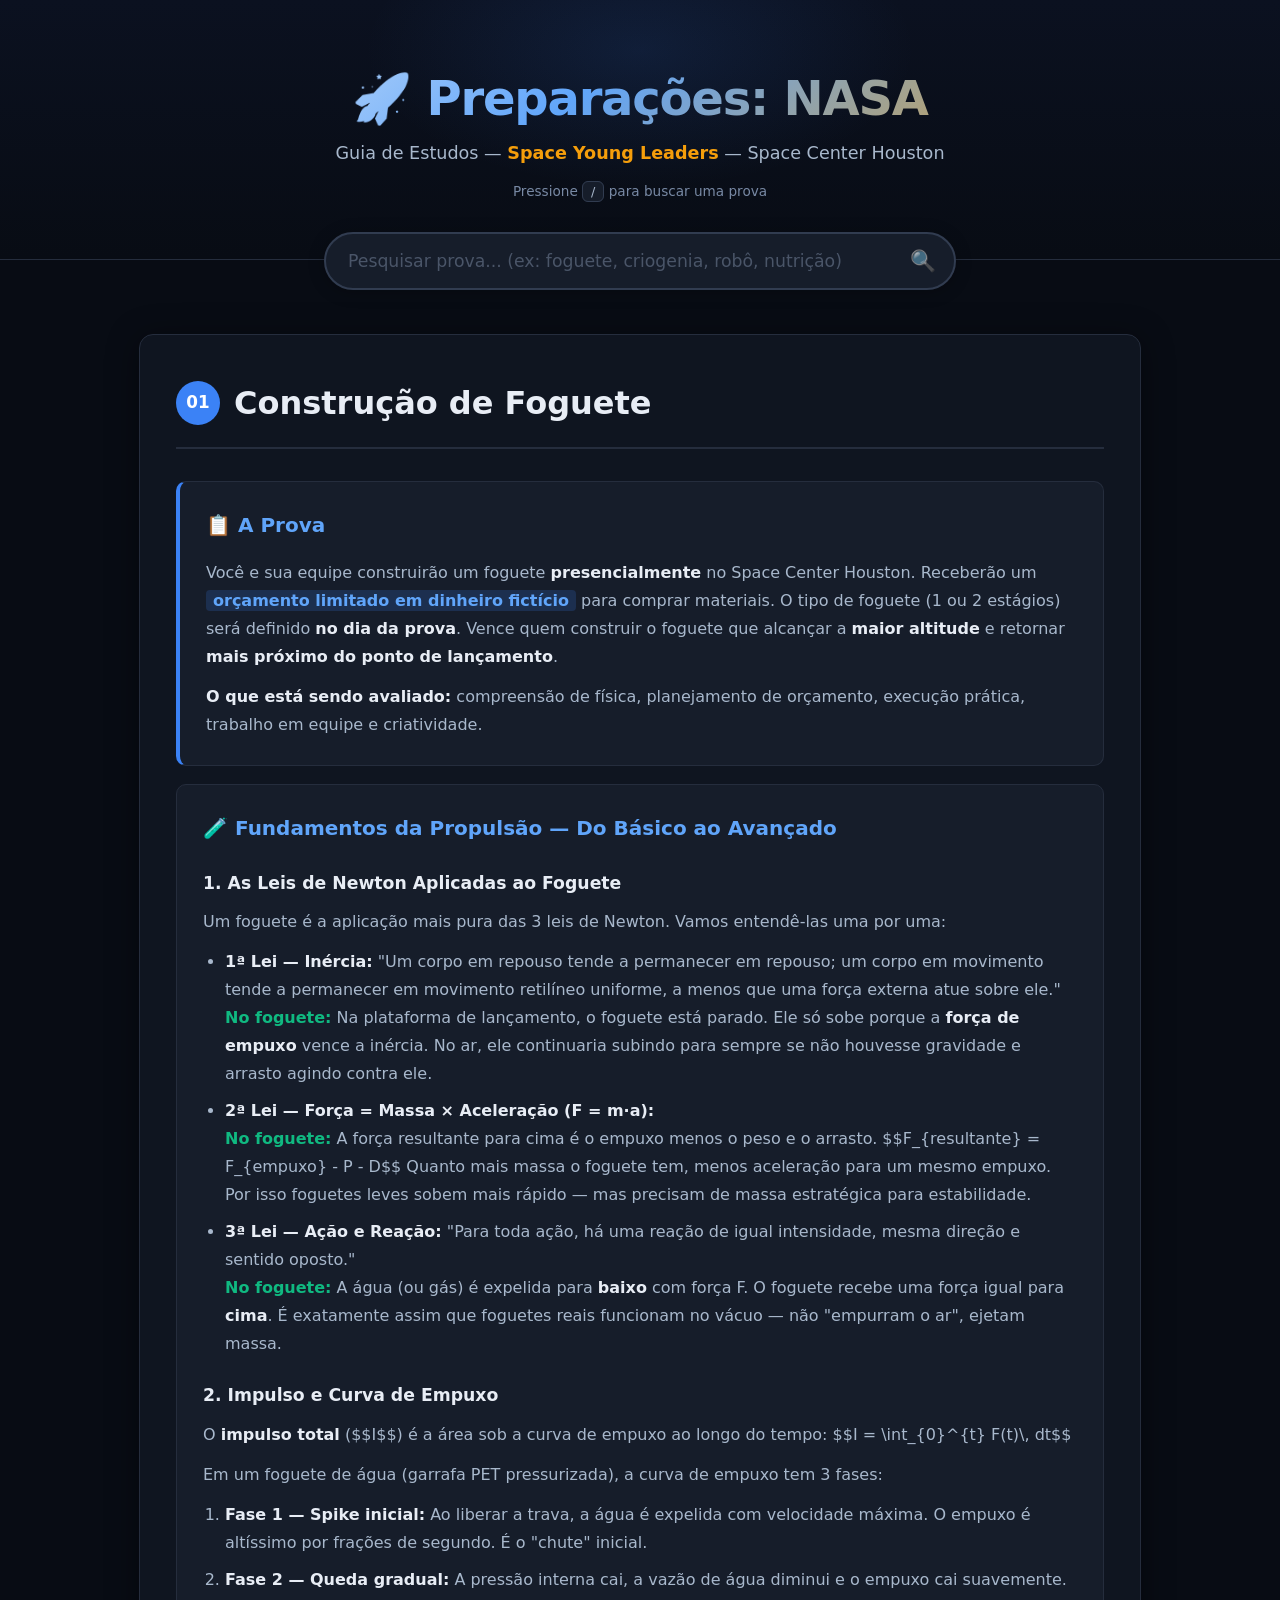
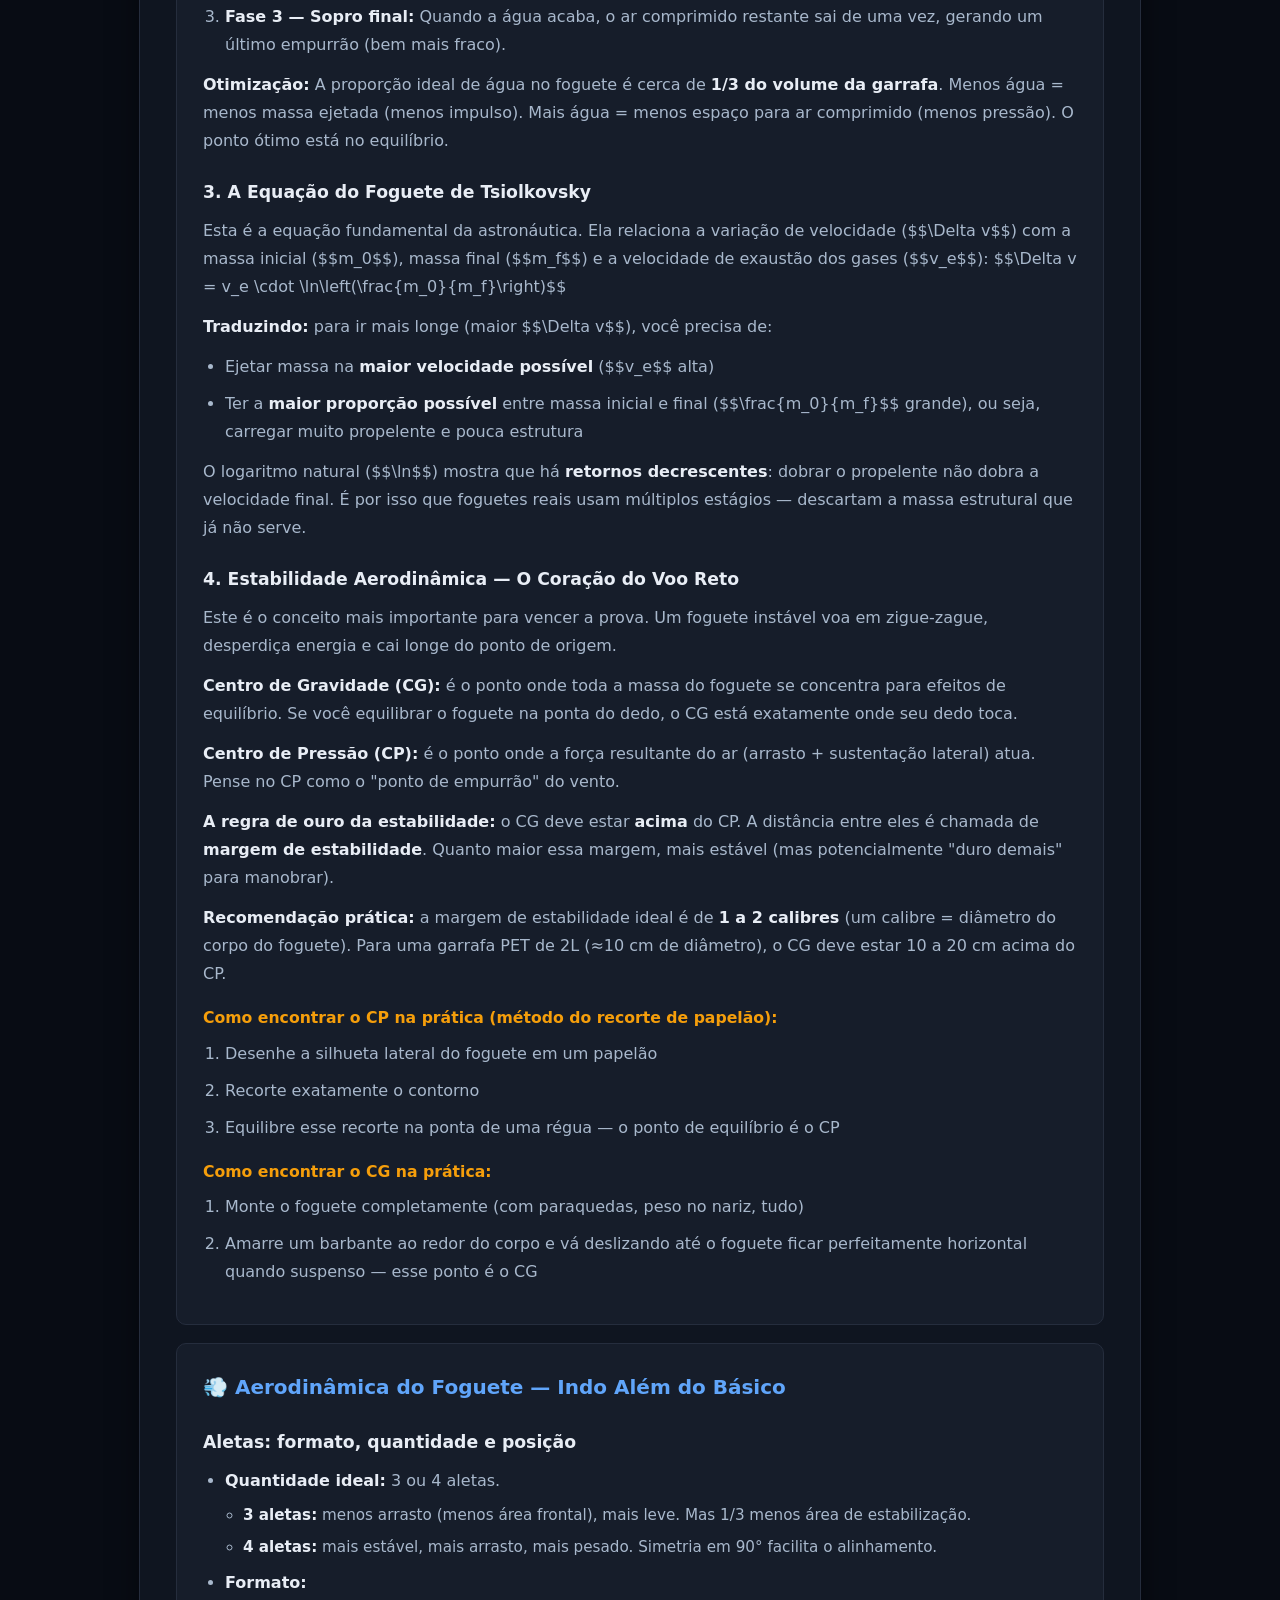
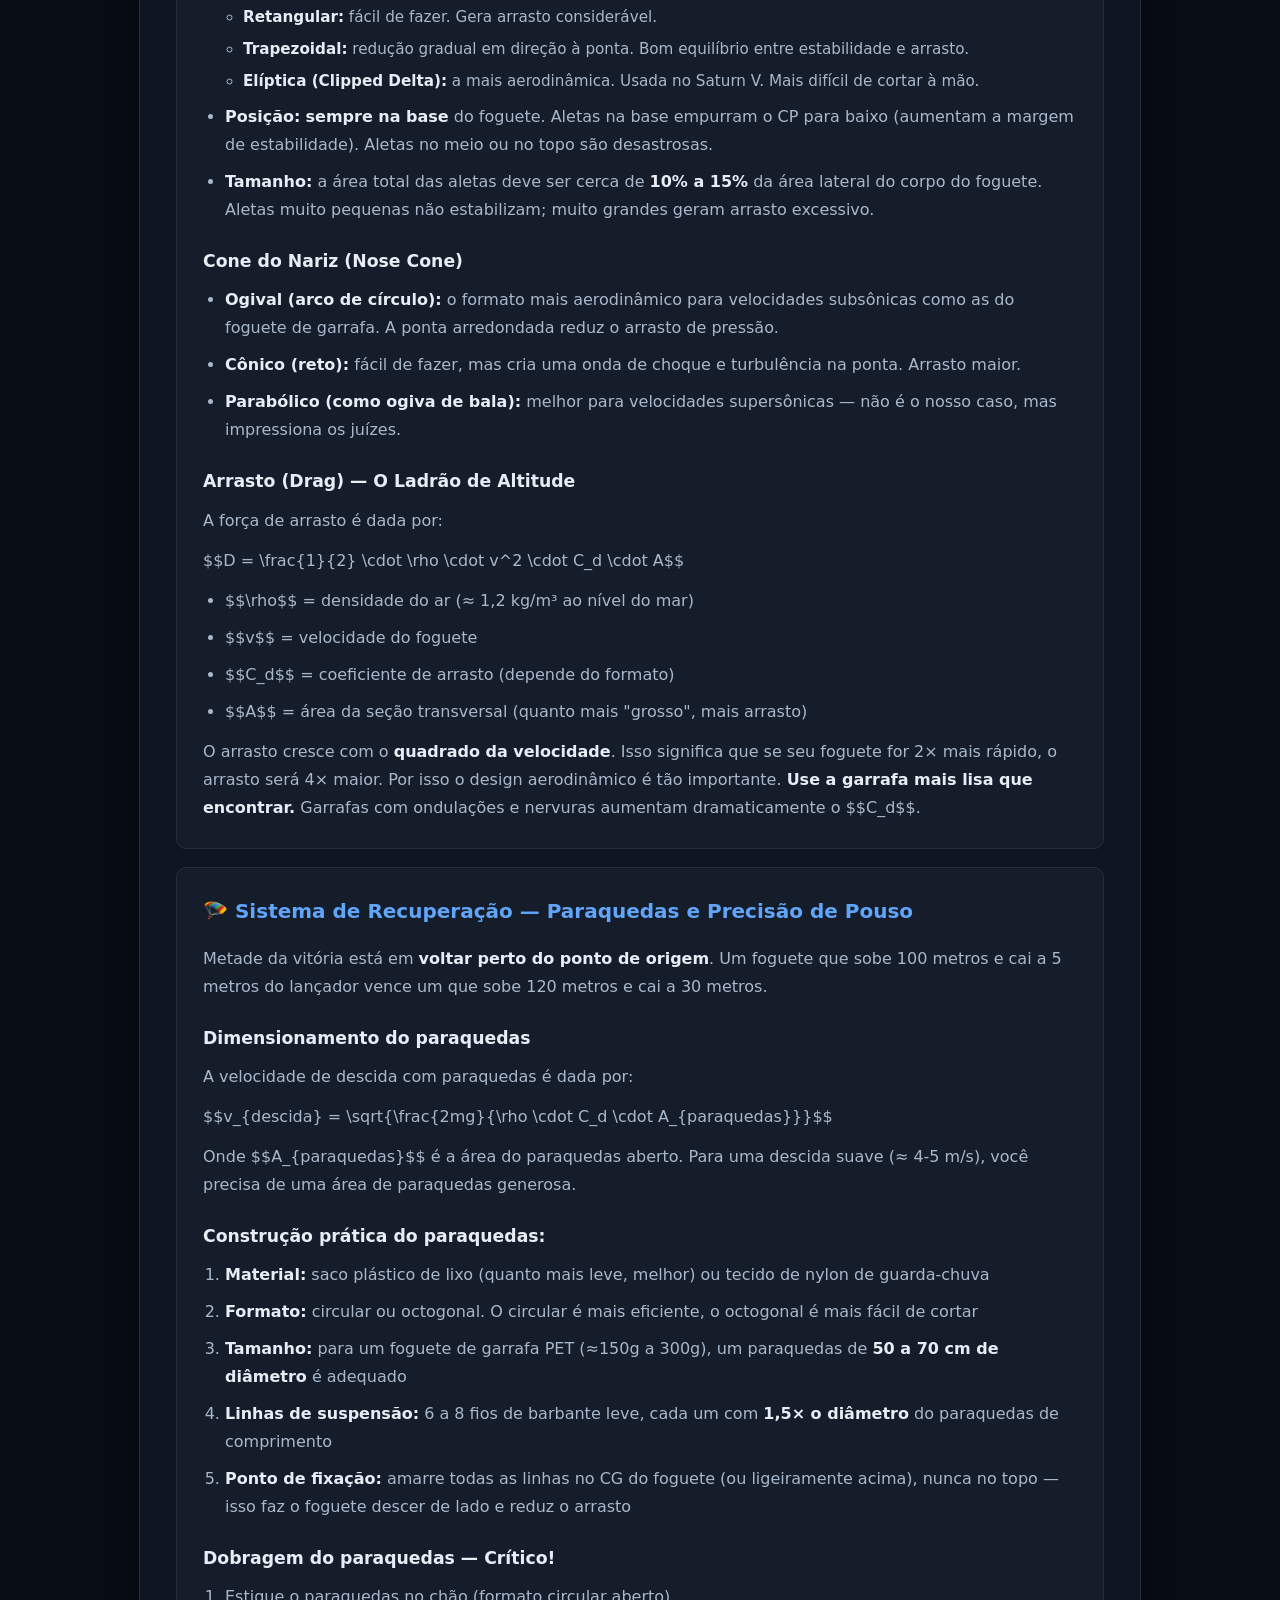
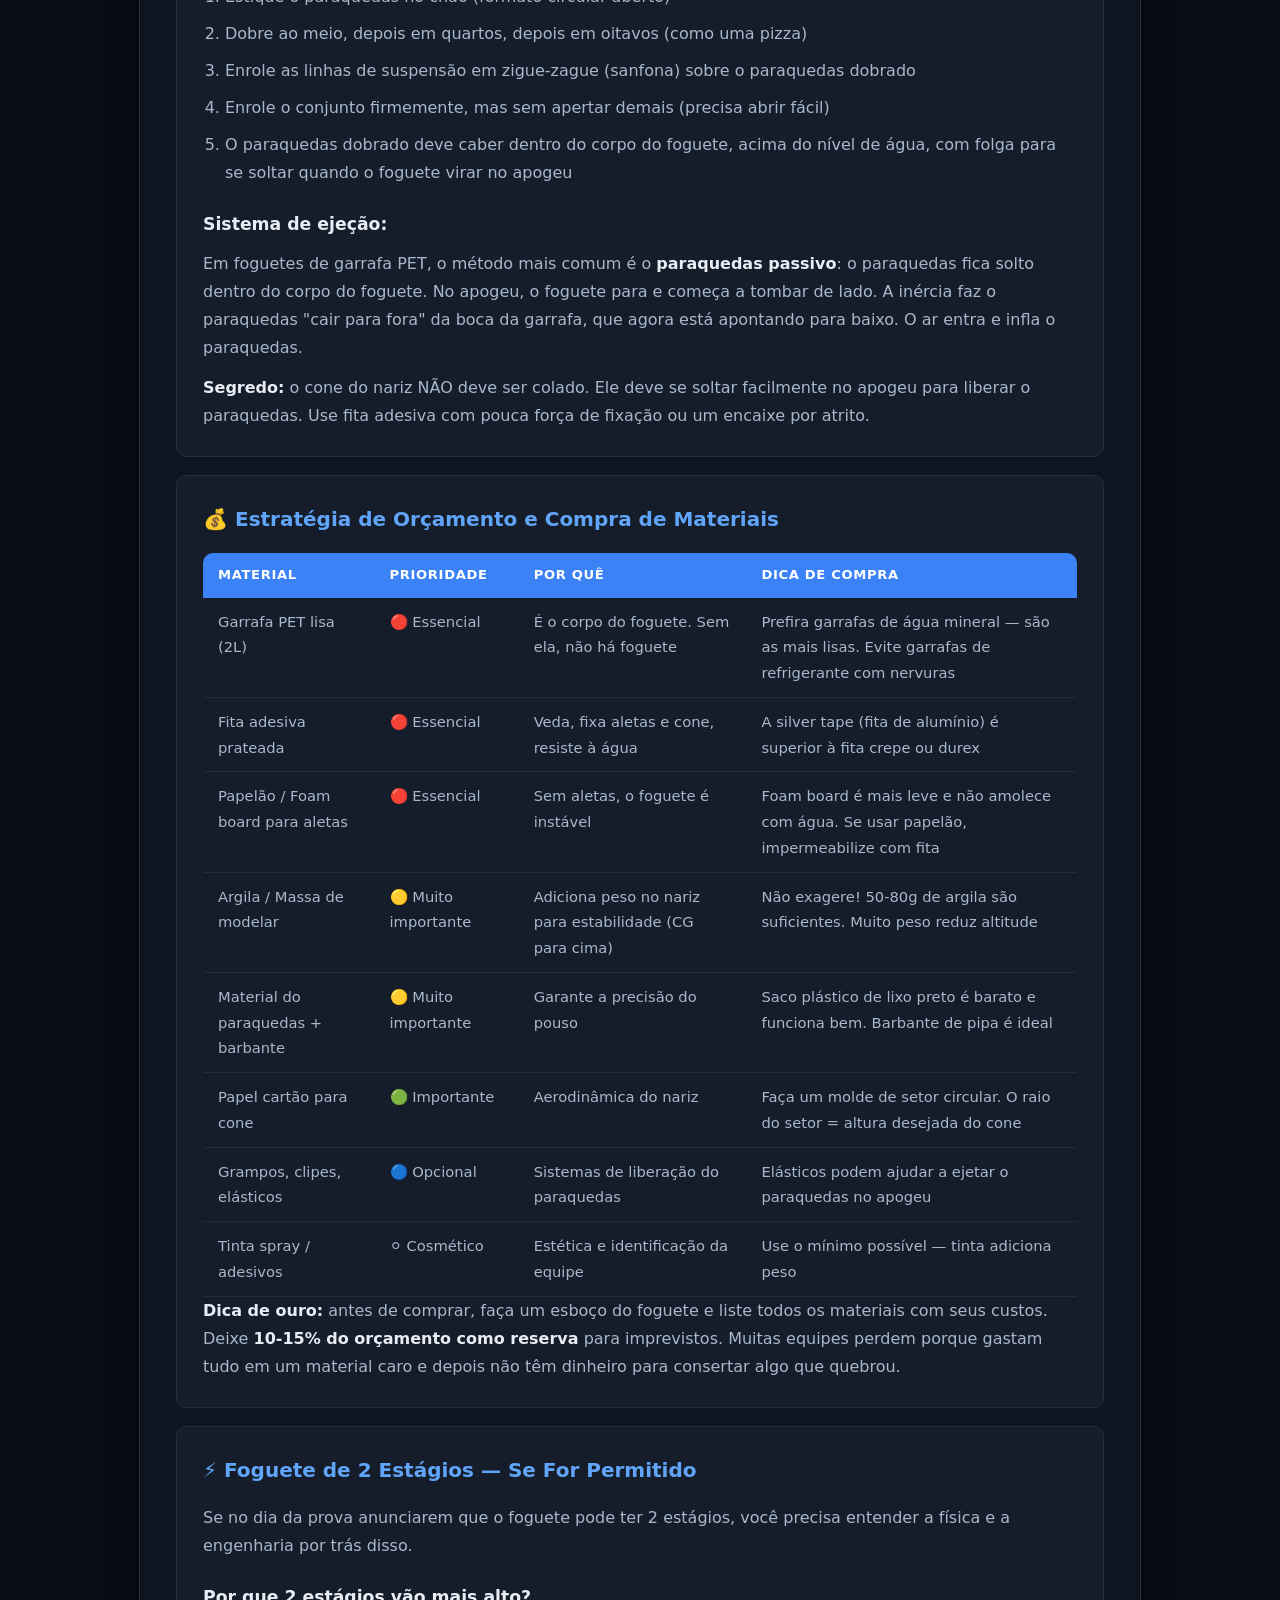
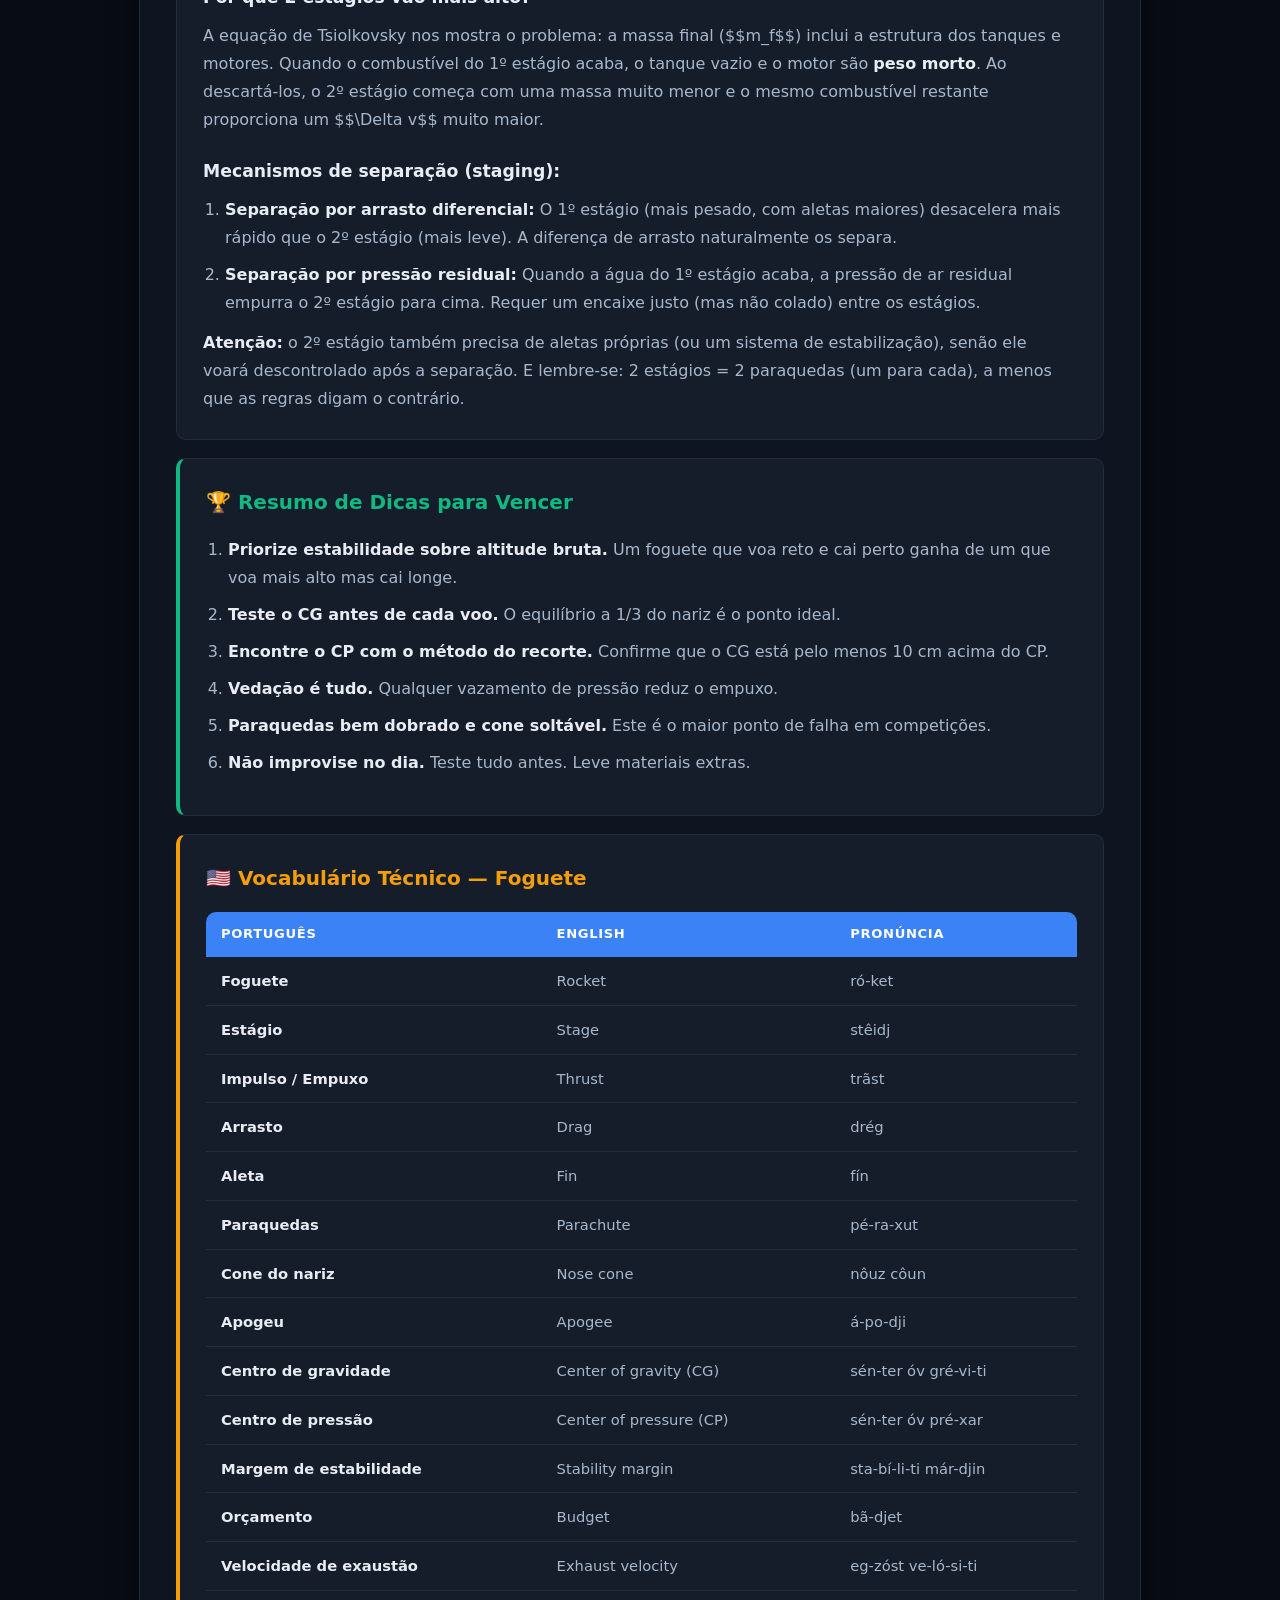
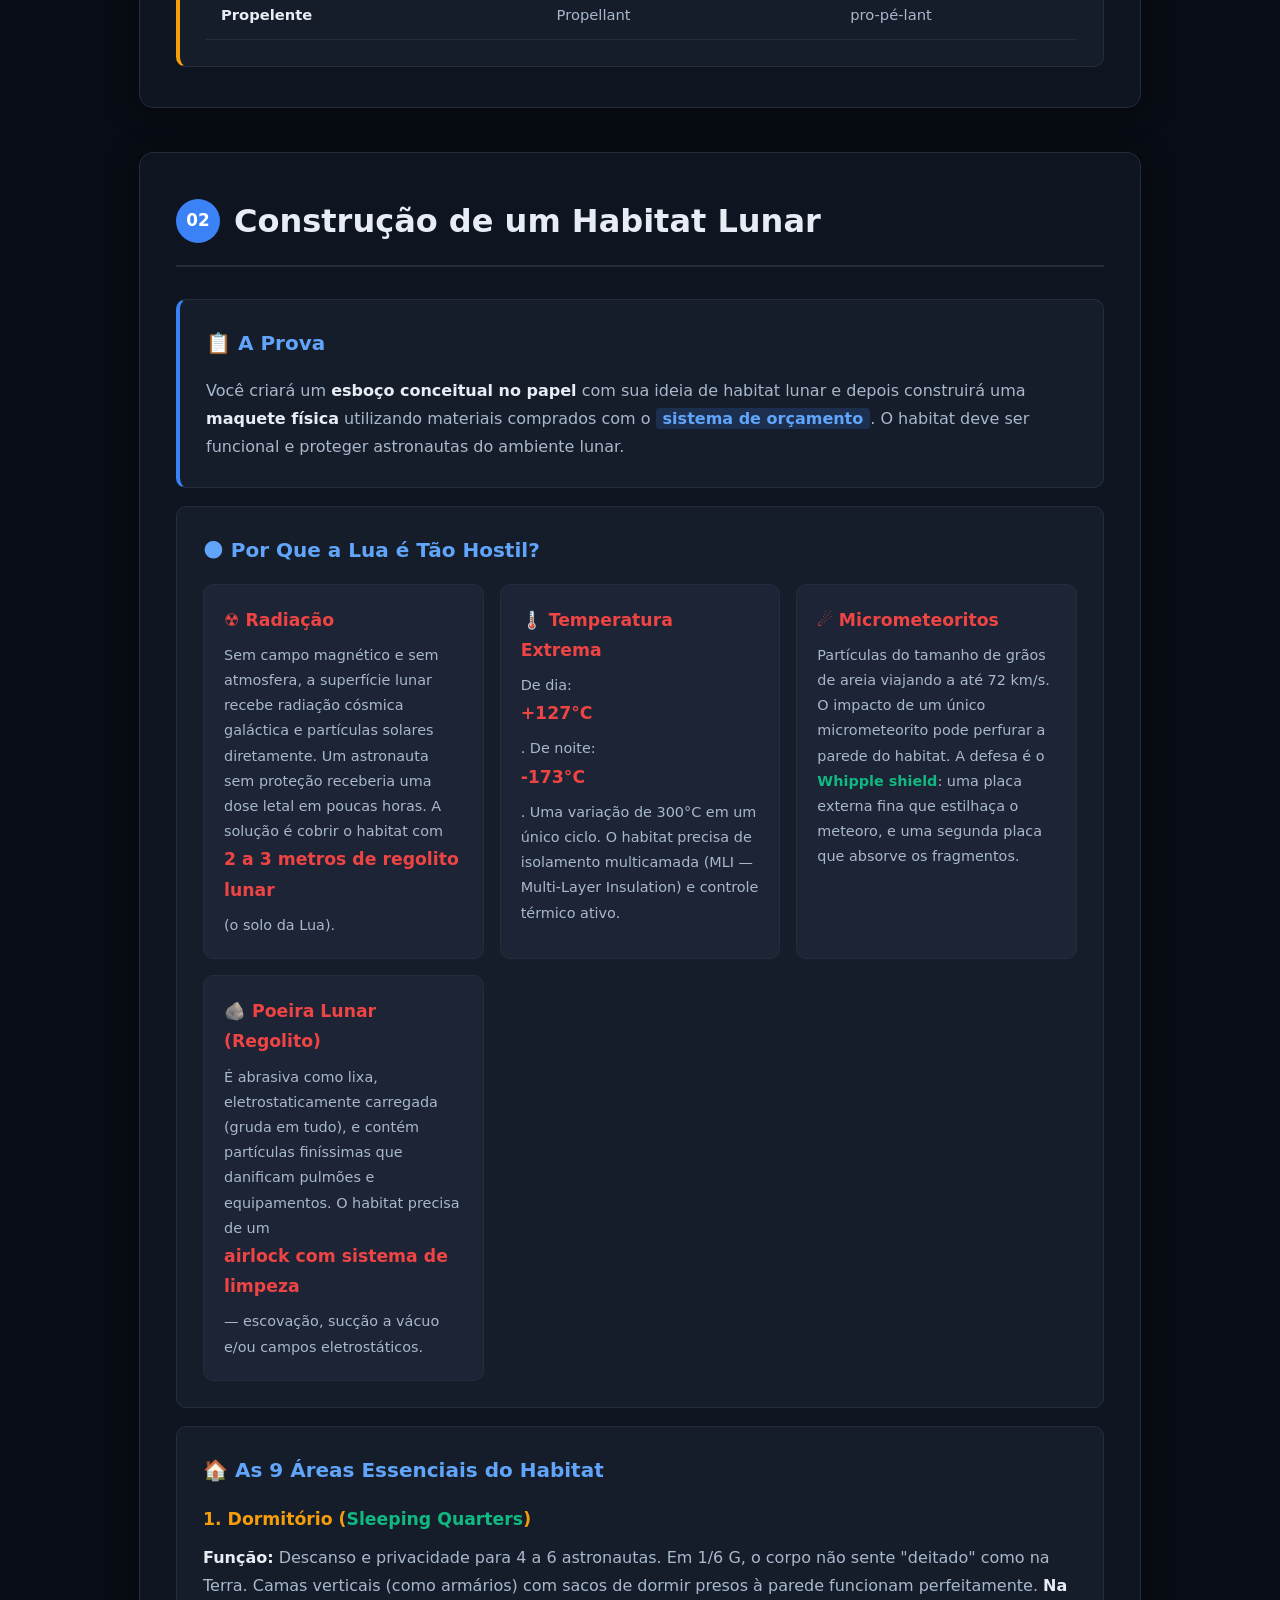
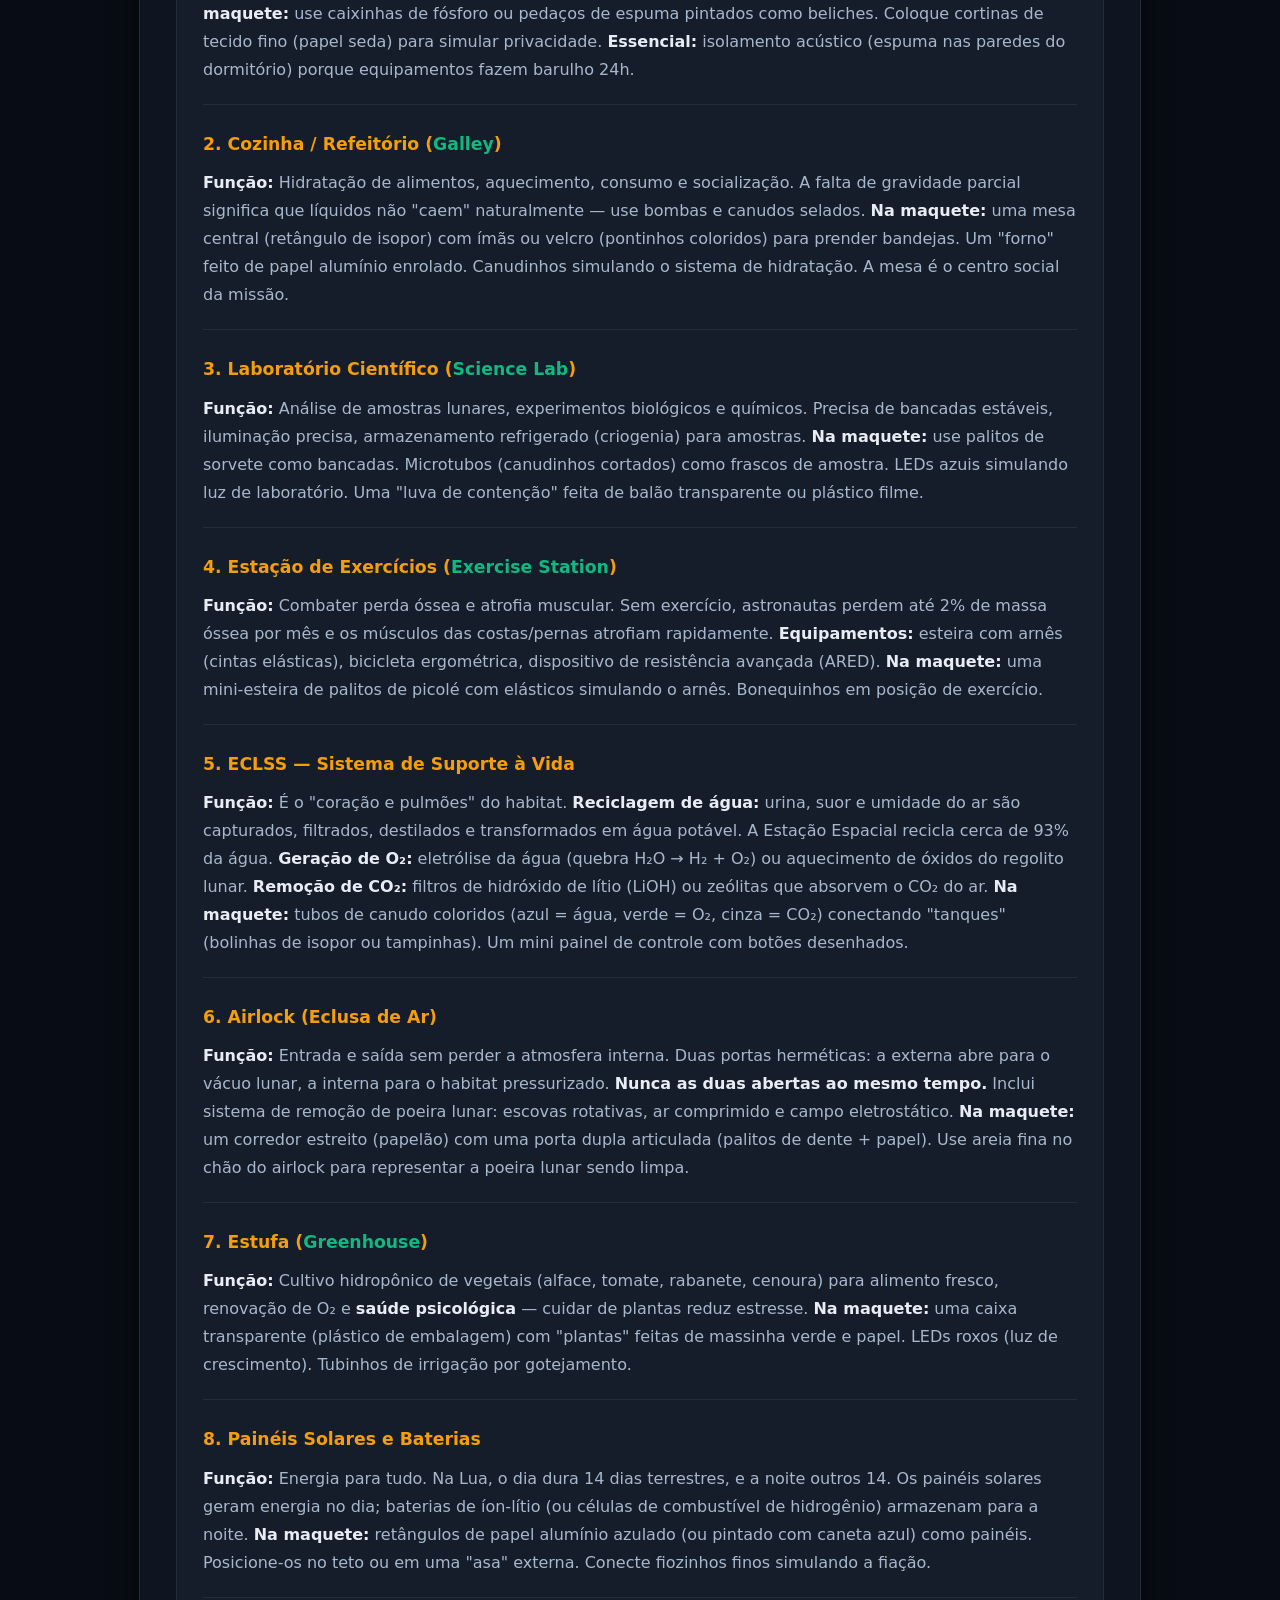
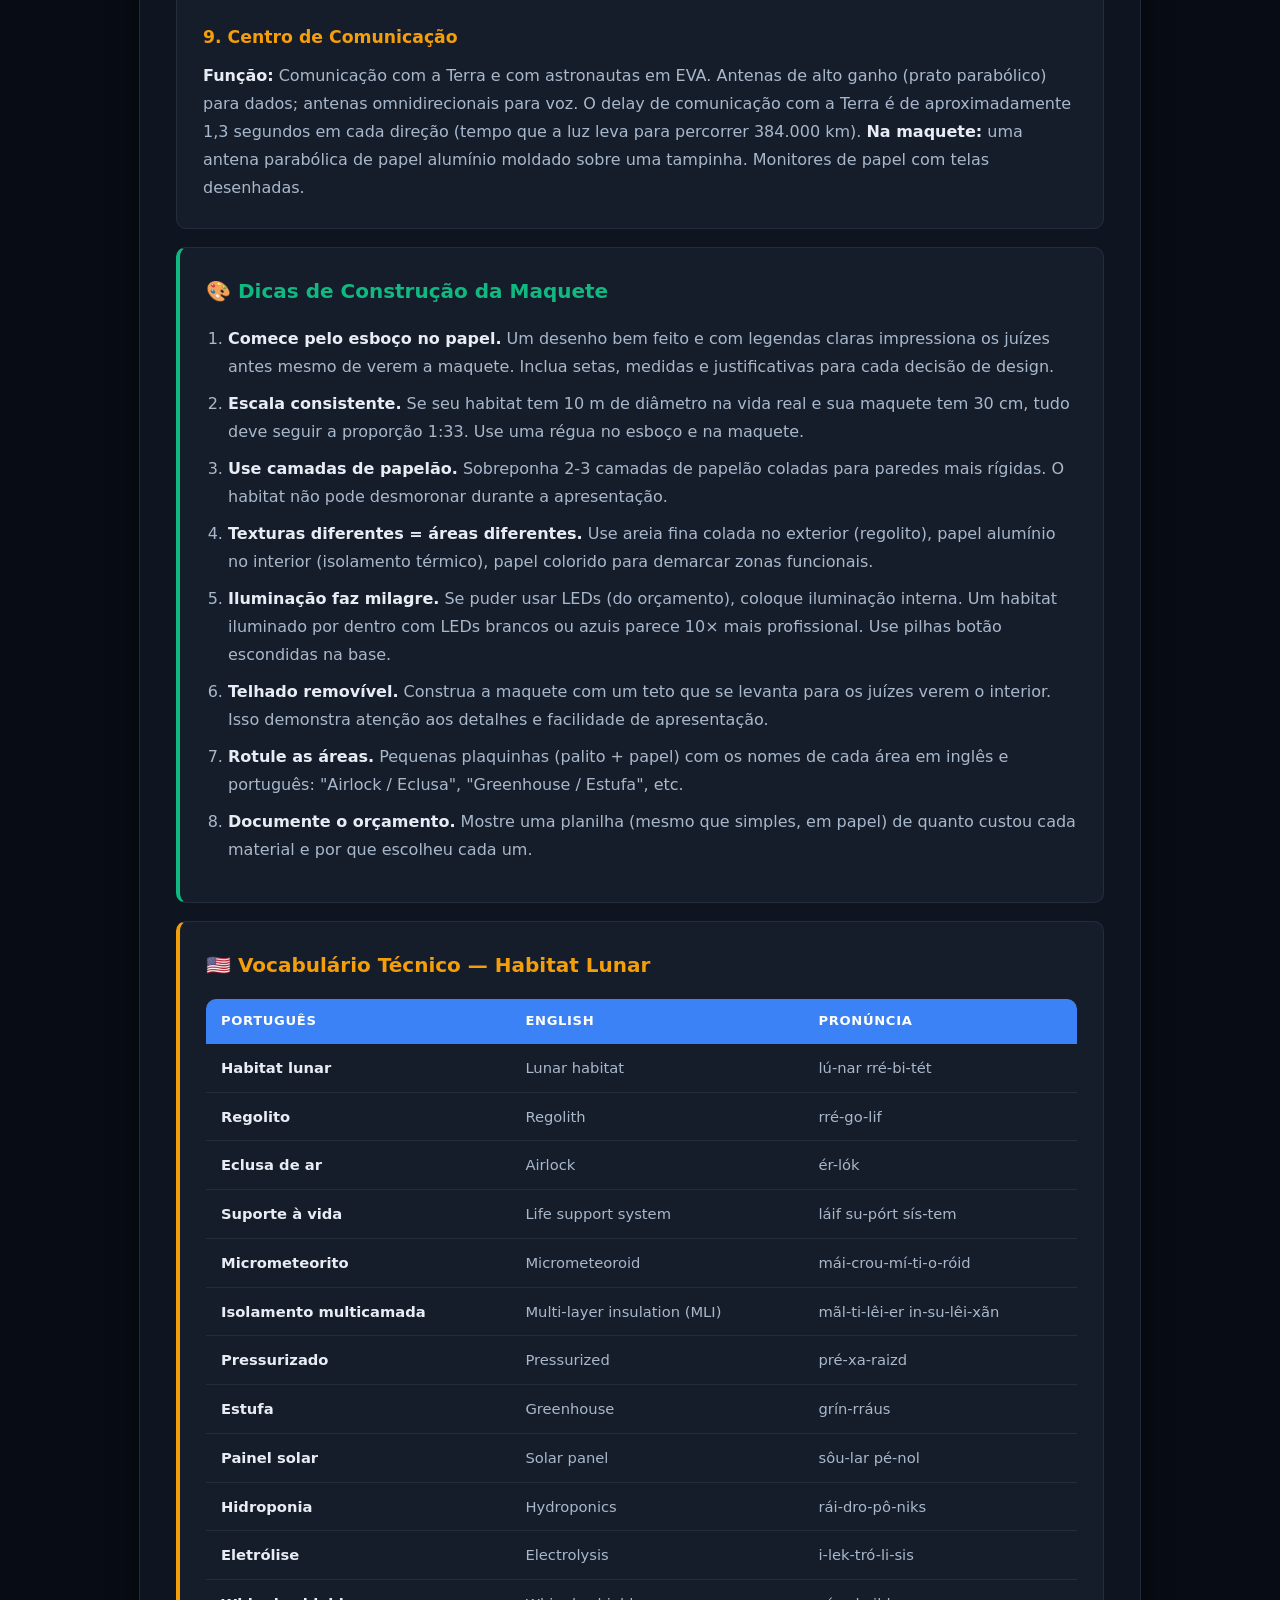
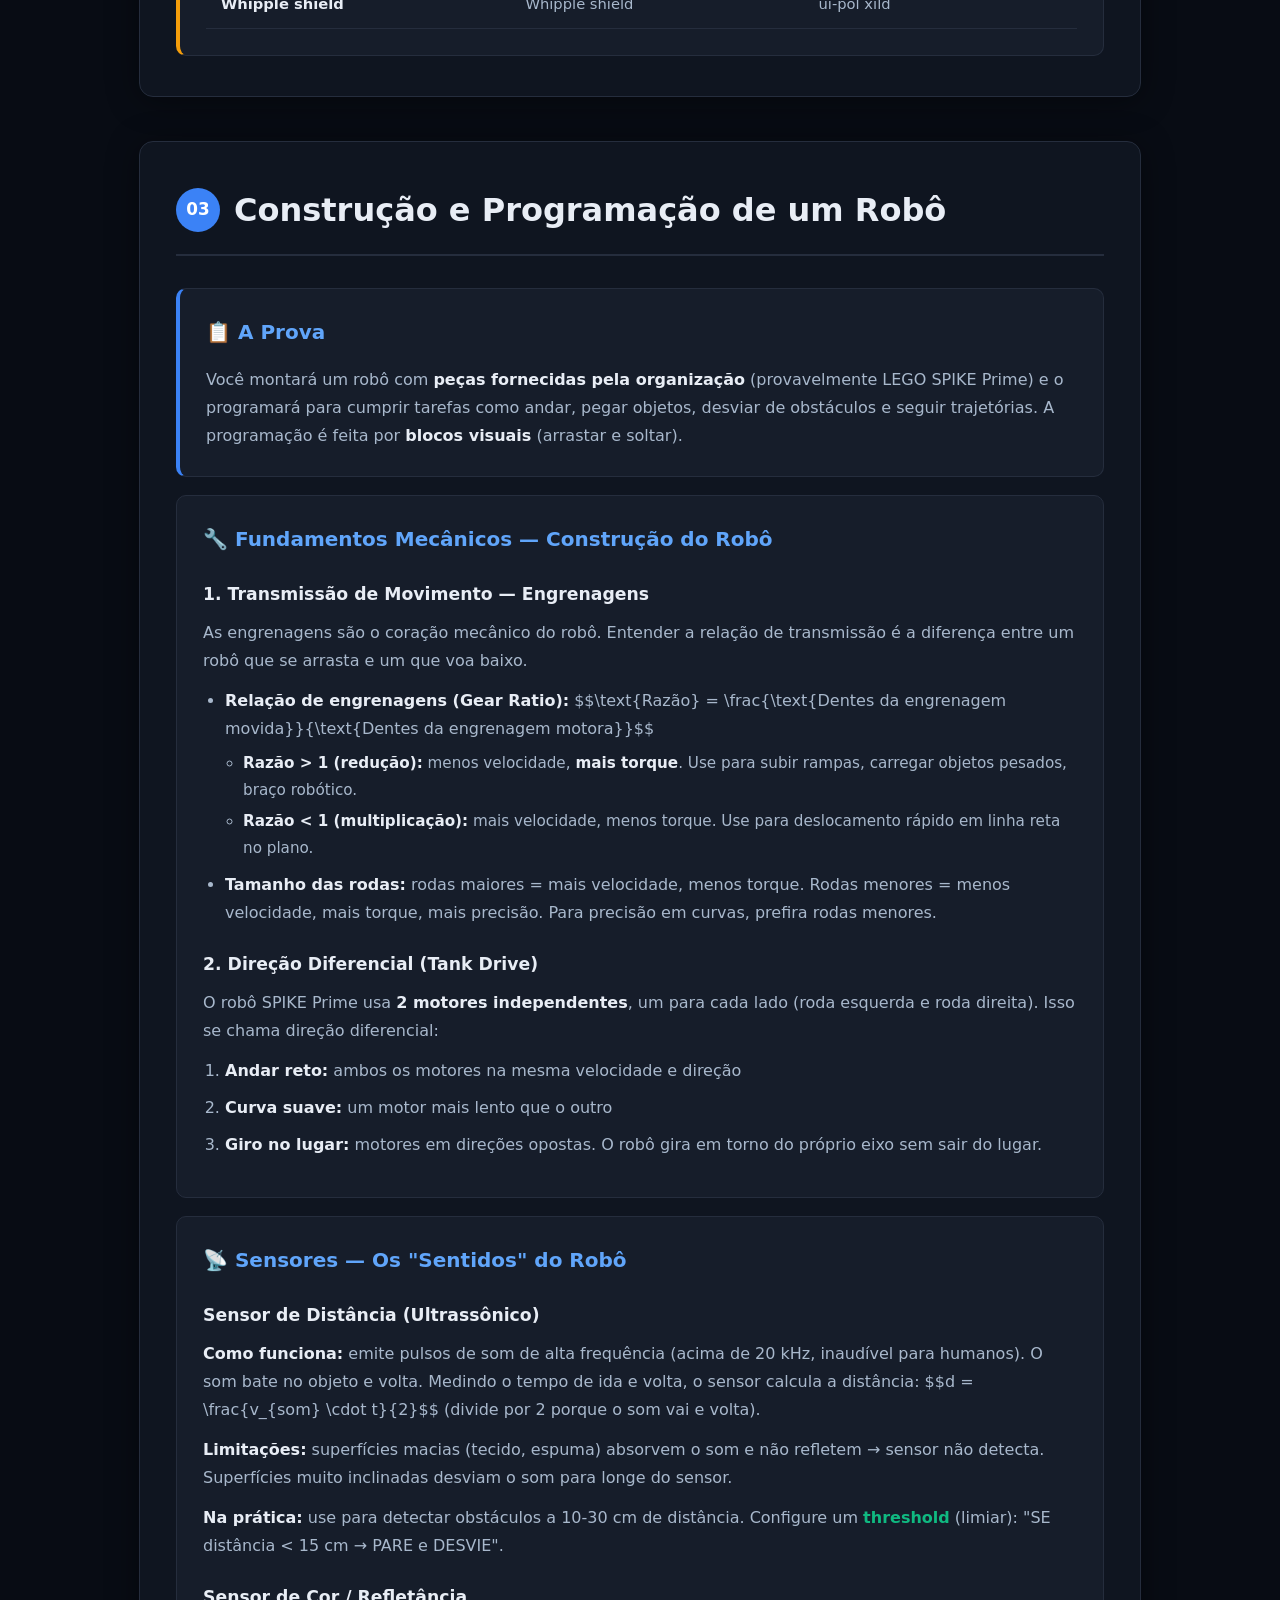
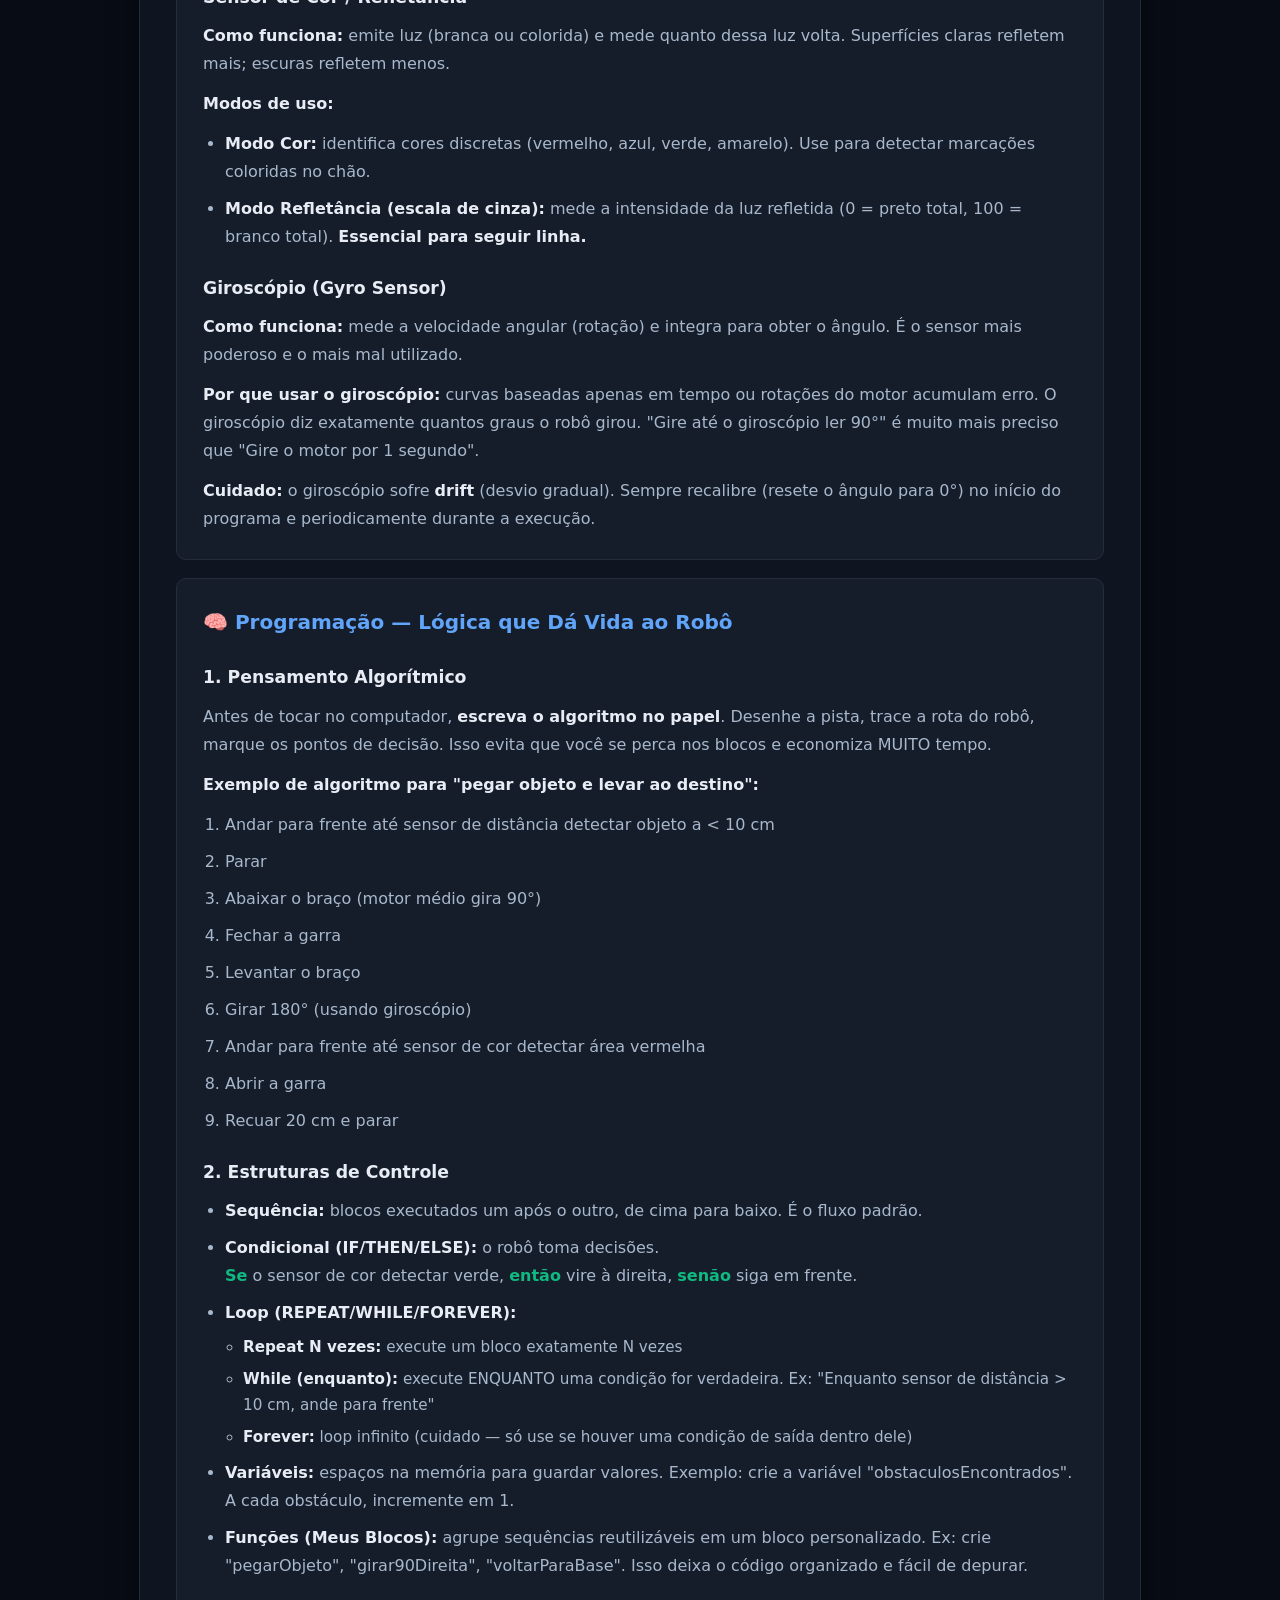
==== commit d744ab76: "Update index.html" ====
--- a/index.html
+++ b/index.html
@@ -1311,7 +1311,7 @@
 
     <footer class="footer">
         <p>🚀 <strong>Preparações: NASA</strong> — Space Young Leaders — Space Center Houston</p>
-        <p class="footer-small">Feito para o Luis · Estude com profundidade, não decore ✨</p>
+        <p class="footer-small">Estude com profundidade e lembre-se, aprenda, não decore ✨</p>
     </footer>
 
     <script src="script.js"></script>
--- a/style.css
+++ b/style.css
@@ -8,74 +8,82 @@
 }
 
 :root {
-    --bg-primary: #0a0e17;
-    --bg-secondary: #111827;
-    --bg-card: #1a1f2e;
-    --bg-card-hover: #1f2537;
-    --text-primary: #e2e8f0;
-    --text-secondary: #a0aec0;
+    --bg-primary: #080c14;
+    --bg-secondary: #0f1520;
+    --bg-card: #161d2a;
+    --bg-card-hover: #1c2435;
+    --text-primary: #e8edf5;
+    --text-secondary: #a8b8cc;
+    --text-tertiary: #7889a4;
     --accent: #3b82f6;
     --accent-glow: #60a5fa;
     --accent-2: #f59e0b;
     --accent-3: #10b981;
-    --border: #2d3748;
-    --radius: 12px;
-    --radius-sm: 8px;
-    --shadow: 0 4px 24px rgba(0, 0, 0, 0.3);
-    --transition: 0.2s ease;
-    --max-width: 1000px;
+    --accent-4: #ef4444;
+    --border: #252d3d;
+    --border-light: #313c50;
+    --radius: 14px;
+    --radius-sm: 10px;
+    --radius-xs: 6px;
+    --shadow: 0 4px 32px rgba(0, 0, 0, 0.4);
+    --shadow-card: 0 2px 16px rgba(0, 0, 0, 0.25);
+    --transition: 0.25s ease;
+    --max-width: 1050px;
 }
 
 html {
     scroll-behavior: smooth;
     font-size: 16px;
+    scroll-padding-top: 20px;
 }
 
 body {
     font-family: 'Segoe UI', system-ui, -apple-system, sans-serif;
     background: var(--bg-primary);
     color: var(--text-primary);
-    line-height: 1.7;
+    line-height: 1.75;
     min-height: 100vh;
+    -webkit-font-smoothing: antialiased;
 }
 
 /* ═══════════════ HEADER ═══════════════ */
 .header {
     text-align: center;
-    padding: 60px 20px 50px;
+    padding: 70px 24px 55px;
     position: relative;
-    background: linear-gradient(180deg, #0f172a 0%, #0a0e17 100%);
+    background: linear-gradient(180deg, #0b1120 0%, #080c14 100%);
     border-bottom: 1px solid var(--border);
     overflow: hidden;
 }
 
-.header-glow {
+.header-bg {
     position: absolute;
-    top: -80px;
+    top: -100px;
     left: 50%;
     transform: translateX(-50%);
-    width: 400px;
-    height: 200px;
-    background: radial-gradient(ellipse, rgba(59, 130, 246, 0.15) 0%, transparent 70%);
+    width: 600px;
+    height: 300px;
+    background: radial-gradient(ellipse, rgba(59, 130, 246, 0.12) 0%, transparent 65%);
     pointer-events: none;
 }
 
 .header h1 {
-    font-size: 2.8rem;
-    font-weight: 800;
-    background: linear-gradient(135deg, #e2e8f0 0%, #60a5fa 50%, #f59e0b 100%);
+    font-size: 3rem;
+    font-weight: 850;
+    background: linear-gradient(140deg, #f1f5f9 0%, #60a5fa 45%, #f59e0b 100%);
     -webkit-background-clip: text;
     -webkit-text-fill-color: transparent;
     background-clip: text;
-    letter-spacing: -0.02em;
+    letter-spacing: -0.025em;
     position: relative;
     z-index: 1;
+    line-height: 1.2;
 }
 
 .subtitle {
     color: var(--text-secondary);
-    font-size: 1.05rem;
-    margin-top: 8px;
+    font-size: 1.1rem;
+    margin-top: 10px;
     position: relative;
     z-index: 1;
 }
@@ -84,13 +92,31 @@
     color: var(--accent-2);
 }
 
+.header-hint {
+    color: var(--text-tertiary);
+    font-size: 0.85rem;
+    margin-top: 12px;
+    position: relative;
+    z-index: 1;
+}
+
+.header-hint kbd {
+    background: var(--bg-card);
+    border: 1px solid var(--border-light);
+    border-radius: var(--radius-xs);
+    padding: 2px 8px;
+    font-size: 0.8rem;
+    font-family: inherit;
+    color: var(--text-secondary);
+}
+
 /* ═══════════════ SEARCH ═══════════════ */
 .search-wrapper {
-    max-width: 650px;
-    margin: -25px auto 20px;
-    padding: 0 20px;
+    max-width: 680px;
+    margin: -28px auto 20px;
+    padding: 0 24px;
     position: relative;
-    z-index: 10;
+    z-index: 20;
 }
 
 .search-container {
@@ -101,42 +127,43 @@
 
 .search-input {
     width: 100%;
-    padding: 16px 48px 16px 20px;
-    font-size: 1.05rem;
-    border: 2px solid var(--border);
-    border-radius: 50px;
+    padding: 17px 52px 17px 22px;
+    font-size: 1.08rem;
+    border: 2px solid var(--border-light);
+    border-radius: 60px;
     background: var(--bg-card);
     color: var(--text-primary);
     outline: none;
     transition: all var(--transition);
-    box-shadow: var(--shadow);
+    box-shadow: var(--shadow-card);
     font-family: inherit;
 }
 
 .search-input:focus {
     border-color: var(--accent);
-    box-shadow: 0 0 0 4px rgba(59, 130, 246, 0.15), var(--shadow);
+    box-shadow: 0 0 0 5px rgba(59, 130, 246, 0.12), var(--shadow-card);
 }
 
 .search-input::placeholder {
-    color: #64748b;
+    color: #4a5568;
 }
 
 .search-icon {
     position: absolute;
-    right: 18px;
+    right: 20px;
     font-size: 1.3rem;
     pointer-events: none;
+    opacity: 0.7;
 }
 
 .search-results {
-    margin-top: 8px;
+    margin-top: 10px;
     background: var(--bg-card);
     border: 1px solid var(--border);
     border-radius: var(--radius);
-    padding: 12px;
+    padding: 10px;
     box-shadow: var(--shadow);
-    max-height: 300px;
+    max-height: 340px;
     overflow-y: auto;
 }
 
@@ -144,84 +171,91 @@
     display: none;
 }
 
-.search-results p {
-    padding: 8px 12px;
+.search-result-item {
+    padding: 12px 16px;
     border-radius: var(--radius-sm);
     cursor: pointer;
-    transition: background var(--transition);
-    color: var(--text-secondary);
-}
-
-.search-results p:hover {
+    transition: all 0.15s ease;
+    color: var(--text-secondary);
+    display: flex;
+    align-items: center;
+    gap: 10px;
+    font-size: 0.98rem;
+}
+
+.search-result-item:hover {
     background: var(--bg-card-hover);
     color: var(--text-primary);
 }
 
-.search-results p.no-results {
-    cursor: default;
-    color: #64748b;
+.search-result-item .result-icon {
+    font-size: 1.3rem;
+    flex-shrink: 0;
+}
+
+.search-result-item .result-text strong {
+    color: var(--accent-2);
+}
+
+.search-result-item .result-sub {
+    font-size: 0.8rem;
+    color: var(--text-tertiary);
+}
+
+.no-results {
+    padding: 14px 16px;
+    color: var(--text-tertiary);
     font-style: italic;
-}
-
-.search-results mark {
-    background: rgba(245, 158, 11, 0.35);
-    color: var(--accent-2);
-    padding: 0 2px;
-    border-radius: 2px;
-}
-
-/* ═══════════════ MAIN CONTENT ═══════════════ */
+    text-align: center;
+}
+
+/* ═══════════════ MAIN ═══════════════ */
 .main-content {
     max-width: var(--max-width);
     margin: 0 auto;
-    padding: 0 20px 60px;
-}
-
-/* ═══════════════ THEME SECTION ═══════════════ */
-.theme-section {
-    margin-top: 50px;
-    padding: 36px 32px;
+    padding: 0 24px 80px;
+}
+
+/* ═══════════════ PROVA SECTION ═══════════════ */
+.prova-section {
+    margin-top: 44px;
+    padding: 40px 36px;
     background: var(--bg-secondary);
     border-radius: var(--radius);
     border: 1px solid var(--border);
     box-shadow: var(--shadow);
-    transition: border-color var(--transition);
-}
-
-.theme-section:hover {
-    border-color: #3b4a63;
-}
-
-.theme-section h2 {
-    font-size: 1.8rem;
-    font-weight: 700;
-    color: var(--text-primary);
-    margin-bottom: 28px;
-    padding-bottom: 14px;
+    transition: border-color var(--transition), box-shadow var(--transition);
+    scroll-margin-top: 24px;
+}
+
+.prova-section:hover {
+    border-color: var(--border-light);
+}
+
+.prova-section h2 {
+    font-size: 2rem;
+    font-weight: 750;
+    color: var(--text-primary);
+    margin-bottom: 32px;
+    padding-bottom: 16px;
     border-bottom: 2px solid var(--border);
     display: flex;
     align-items: center;
-    gap: 12px;
-}
-
-.theme-number {
+    gap: 14px;
+}
+
+.prova-number {
     display: inline-flex;
     align-items: center;
     justify-content: center;
-    width: 40px;
-    height: 40px;
+    width: 44px;
+    height: 44px;
     border-radius: 50%;
     background: var(--accent);
     color: #fff;
-    font-size: 1rem;
+    font-size: 1.05rem;
     font-weight: 800;
     flex-shrink: 0;
-}
-
-.section-grid {
-    display: flex;
-    flex-direction: column;
-    gap: 20px;
 }
 
 /* ═══════════════ CARDS ═══════════════ */
@@ -229,29 +263,50 @@
     background: var(--bg-card);
     border: 1px solid var(--border);
     border-radius: var(--radius-sm);
-    padding: 24px;
+    padding: 26px;
+    margin-bottom: 18px;
     transition: background var(--transition), border-color var(--transition);
+}
+
+.card:last-child {
+    margin-bottom: 0;
 }
 
 .card:hover {
     background: var(--bg-card-hover);
-    border-color: #3b4a63;
+    border-color: var(--border-light);
 }
 
 .card h3 {
-    font-size: 1.2rem;
+    font-size: 1.25rem;
     font-weight: 700;
-    margin-bottom: 14px;
+    margin-bottom: 16px;
     color: var(--accent-glow);
 }
 
-.card h3::before {
-    margin-right: 6px;
+.card h4 {
+    font-size: 1.08rem;
+    font-weight: 700;
+    margin-bottom: 10px;
+    margin-top: 22px;
+    color: var(--text-primary);
+}
+
+.card h4:first-child {
+    margin-top: 0;
+}
+
+.card h5 {
+    font-size: 0.98rem;
+    font-weight: 700;
+    margin-bottom: 8px;
+    margin-top: 16px;
+    color: var(--accent-2);
 }
 
 .card p {
     color: var(--text-secondary);
-    margin-bottom: 10px;
+    margin-bottom: 12px;
 }
 
 .card p:last-child {
@@ -260,17 +315,48 @@
 
 .card strong {
     color: var(--text-primary);
+    font-weight: 650;
+}
+
+.card em {
+    color: var(--accent-3);
+    font-style: normal;
+    font-weight: 600;
+}
+
+/* ═══════════════ OVERVIEW CARD ═══════════════ */
+.card-overview {
+    border-left: 4px solid var(--accent);
+}
+
+/* ═══════════════ TIPS CARD ═══════════════ */
+.card-tips {
+    border-left: 4px solid var(--accent-3);
+}
+
+.card-tips h3 {
+    color: var(--accent-3);
+}
+
+/* ═══════════════ ENGLISH CARD ═══════════════ */
+.card-english {
+    border-left: 4px solid var(--accent-2);
+}
+
+.card-english h3 {
+    color: var(--accent-2);
 }
 
 /* ═══════════════ LISTS ═══════════════ */
 .card ul,
 .card ol {
-    padding-left: 20px;
-    color: var(--text-secondary);
+    padding-left: 22px;
+    color: var(--text-secondary);
+    margin-bottom: 12px;
 }
 
 .card li {
-    margin-bottom: 8px;
+    margin-bottom: 9px;
 }
 
 .card li:last-child {
@@ -278,129 +364,153 @@
 }
 
 .card ul ul,
-.card ol ul {
-    margin-top: 6px;
+.card ol ul,
+.card ul ol {
+    margin-top: 7px;
     margin-bottom: 0;
+    padding-left: 18px;
+}
+
+.card ul ul li,
+.card ol ul li {
+    margin-bottom: 5px;
+    font-size: 0.95em;
 }
 
 /* ═══════════════ TABLES ═══════════════ */
-.materials-table,
 .info-table,
 .english-table {
     width: 100%;
     border-collapse: collapse;
-    margin-top: 8px;
-    font-size: 0.93rem;
-}
-
-.materials-table th,
+    margin-top: 10px;
+    font-size: 0.92rem;
+}
+
 .info-table th,
 .english-table th {
     background: var(--accent);
     color: #fff;
-    padding: 10px 14px;
+    padding: 11px 15px;
     text-align: left;
     font-weight: 700;
-    font-size: 0.85rem;
+    font-size: 0.82rem;
     text-transform: uppercase;
-    letter-spacing: 0.04em;
-}
-
-.materials-table th:first-child,
+    letter-spacing: 0.05em;
+}
+
 .info-table th:first-child,
 .english-table th:first-child {
     border-radius: var(--radius-sm) 0 0 0;
 }
 
-.materials-table th:last-child,
 .info-table th:last-child,
 .english-table th:last-child {
     border-radius: 0 var(--radius-sm) 0 0;
 }
 
-.materials-table td,
 .info-table td,
 .english-table td {
-    padding: 10px 14px;
+    padding: 11px 15px;
     border-bottom: 1px solid var(--border);
     color: var(--text-secondary);
     vertical-align: top;
 }
 
-.materials-table tr:last-child td:first-child,
+.english-table td:first-child {
+    color: var(--text-primary);
+    font-weight: 600;
+}
+
 .info-table tr:last-child td:first-child,
 .english-table tr:last-child td:first-child {
     border-radius: 0 0 0 var(--radius-sm);
 }
 
-.materials-table tr:last-child td:last-child,
 .info-table tr:last-child td:last-child,
 .english-table tr:last-child td:last-child {
     border-radius: 0 0 var(--radius-sm) 0;
 }
 
-.materials-table tr:hover td,
 .info-table tr:hover td,
 .english-table tr:hover td {
-    background: rgba(59, 130, 246, 0.05);
-}
-
-/* ═══════════════ ENGLISH CARD ═══════════════ */
-.english-card {
-    border-left: 3px solid var(--accent-2);
-}
-
-.english-card h3 {
-    color: var(--accent-2);
+    background: rgba(59, 130, 246, 0.04);
 }
 
 /* ═══════════════ HIGHLIGHT ═══════════════ */
 .highlight {
-    background: rgba(59, 130, 246, 0.2);
+    background: rgba(59, 130, 246, 0.18);
     color: var(--accent-glow);
-    padding: 1px 6px;
+    padding: 1px 7px;
     border-radius: 4px;
     font-weight: 600;
 }
 
-/* ═══════════════ HEAT TRANSFER GRID ═══════════════ */
-.heat-transfer-grid {
+/* ═══════════════ THREAT GRID ═══════════════ */
+.threat-grid {
     display: grid;
-    grid-template-columns: repeat(auto-fit, minmax(220px, 1fr));
+    grid-template-columns: repeat(auto-fit, minmax(240px, 1fr));
     gap: 16px;
-    margin-top: 8px;
-}
-
-.heat-item {
+}
+
+.threat-item {
     background: var(--bg-card-hover);
     border-radius: var(--radius-sm);
-    padding: 16px;
+    padding: 20px;
     border: 1px solid var(--border);
 }
 
-.heat-item strong {
+.threat-item strong {
     display: block;
-    font-size: 1.05rem;
-    margin-bottom: 6px;
+    font-size: 1.08rem;
+    margin-bottom: 8px;
+    color: var(--accent-4);
+}
+
+.threat-item p {
+    font-size: 0.9rem;
+}
+
+/* ═══════════════ HEAT DETAIL ═══════════════ */
+.heat-detail {
+    margin-bottom: 24px;
+    padding-bottom: 20px;
+    border-bottom: 1px solid var(--border);
+}
+
+.heat-detail:last-child {
+    margin-bottom: 0;
+    padding-bottom: 0;
+    border-bottom: none;
+}
+
+/* ═══════════════ AREA DETAIL ═══════════════ */
+.area-detail {
+    margin-bottom: 24px;
+    padding-bottom: 20px;
+    border-bottom: 1px solid var(--border);
+}
+
+.area-detail:last-child {
+    margin-bottom: 0;
+    padding-bottom: 0;
+    border-bottom: none;
+}
+
+.area-detail h4 {
     color: var(--accent-2);
 }
 
-.heat-item p {
-    font-size: 0.92rem;
-    margin-bottom: 8px;
-}
-
-.heat-item .solution {
-    display: block;
-    font-size: 0.85rem;
-    color: var(--accent-3);
-    font-weight: 600;
+/* ═══════════════ SECTION HIGHLIGHT (Search) ═══════════════ */
+.prova-section.search-highlight {
+    border-color: var(--accent-2) !important;
+    box-shadow: 0 0 0 5px rgba(245, 158, 11, 0.2), var(--shadow) !important;
+    transition: border-color 0.15s ease, box-shadow 0.15s ease;
 }
 
 /* ═══════════════ FOOTER ═══════════════ */
 .footer {
     text-align: center;
-    padding: 36px 20px;
+    padding: 40px 24px;
     border-top: 1px solid var(--border);
     background: var(--bg-secondary);
     color: var(--text-secondary);
@@ -409,8 +519,8 @@
 
 .footer-small {
     font-size: 0.85rem;
-    color: #64748b;
-    margin-top: 4px;
+    color: var(--text-tertiary);
+    margin-top: 6px;
 }
 
 /* ═══════════════ RESPONSIVE ═══════════════ */
@@ -419,37 +529,39 @@
         font-size: 2rem;
     }
 
-    .theme-section {
-        padding: 24px 16px;
+    .prova-section {
+        padding: 28px 18px;
         margin-top: 32px;
     }
 
-    .theme-section h2 {
-        font-size: 1.4rem;
+    .prova-section h2 {
+        font-size: 1.45rem;
     }
 
     .card {
-        padding: 18px;
-    }
-
-    .heat-transfer-grid {
+        padding: 20px;
+    }
+
+    .threat-grid {
         grid-template-columns: 1fr;
     }
 
-    .materials-table,
     .info-table,
     .english-table {
-        font-size: 0.82rem;
-    }
-
-    .materials-table th,
-    .materials-table td,
+        font-size: 0.8rem;
+    }
+
     .info-table th,
     .info-table td,
     .english-table th,
     .english-table td {
         padding: 8px 10px;
     }
+
+    .search-input {
+        padding: 15px 46px 15px 18px;
+        font-size: 0.98rem;
+    }
 }
 
 @media (max-width: 480px) {
@@ -461,16 +573,11 @@
         font-size: 0.9rem;
     }
 
-    .search-input {
-        padding: 14px 44px 14px 16px;
-        font-size: 0.95rem;
-    }
-
-    .theme-section h2 {
-        font-size: 1.2rem;
+    .prova-section h2 {
+        font-size: 1.25rem;
     }
 
     .card h3 {
-        font-size: 1.05rem;
-    }
-}+        font-size: 1.1rem;
+    }
+}
